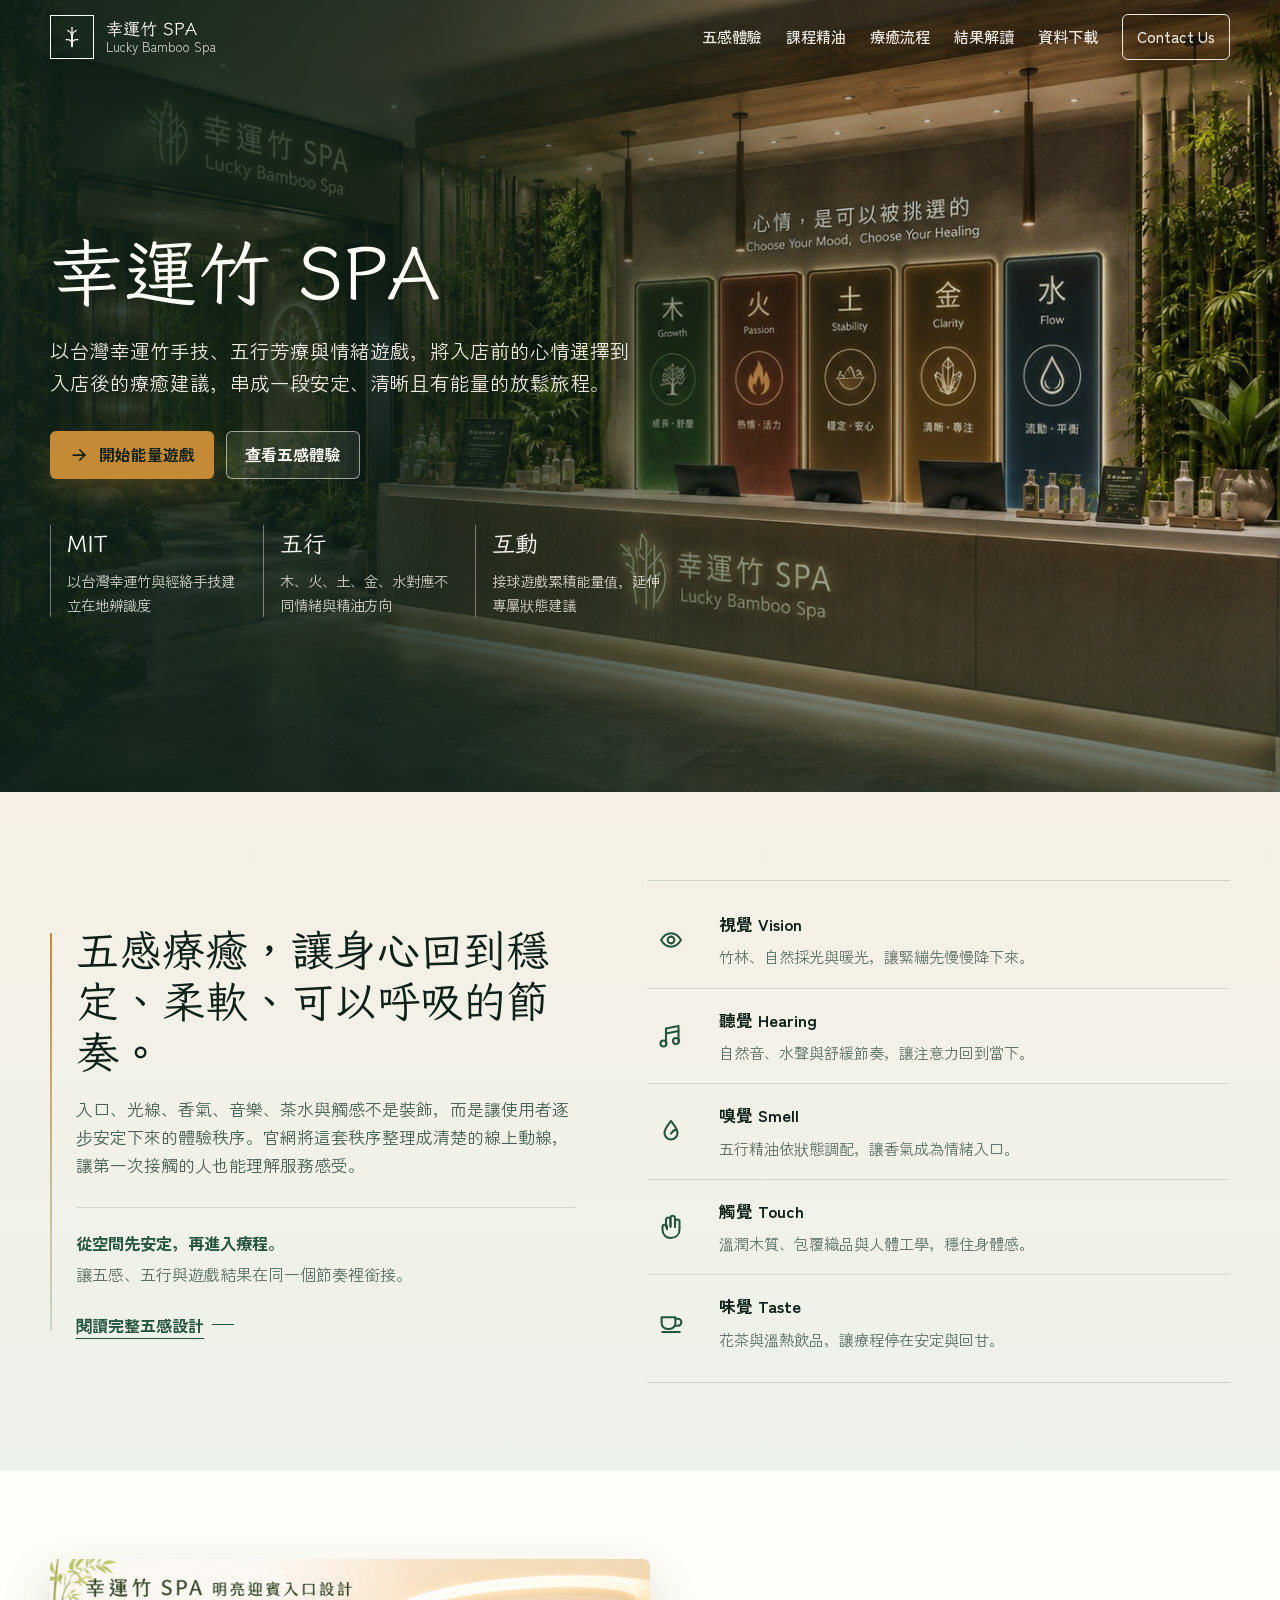
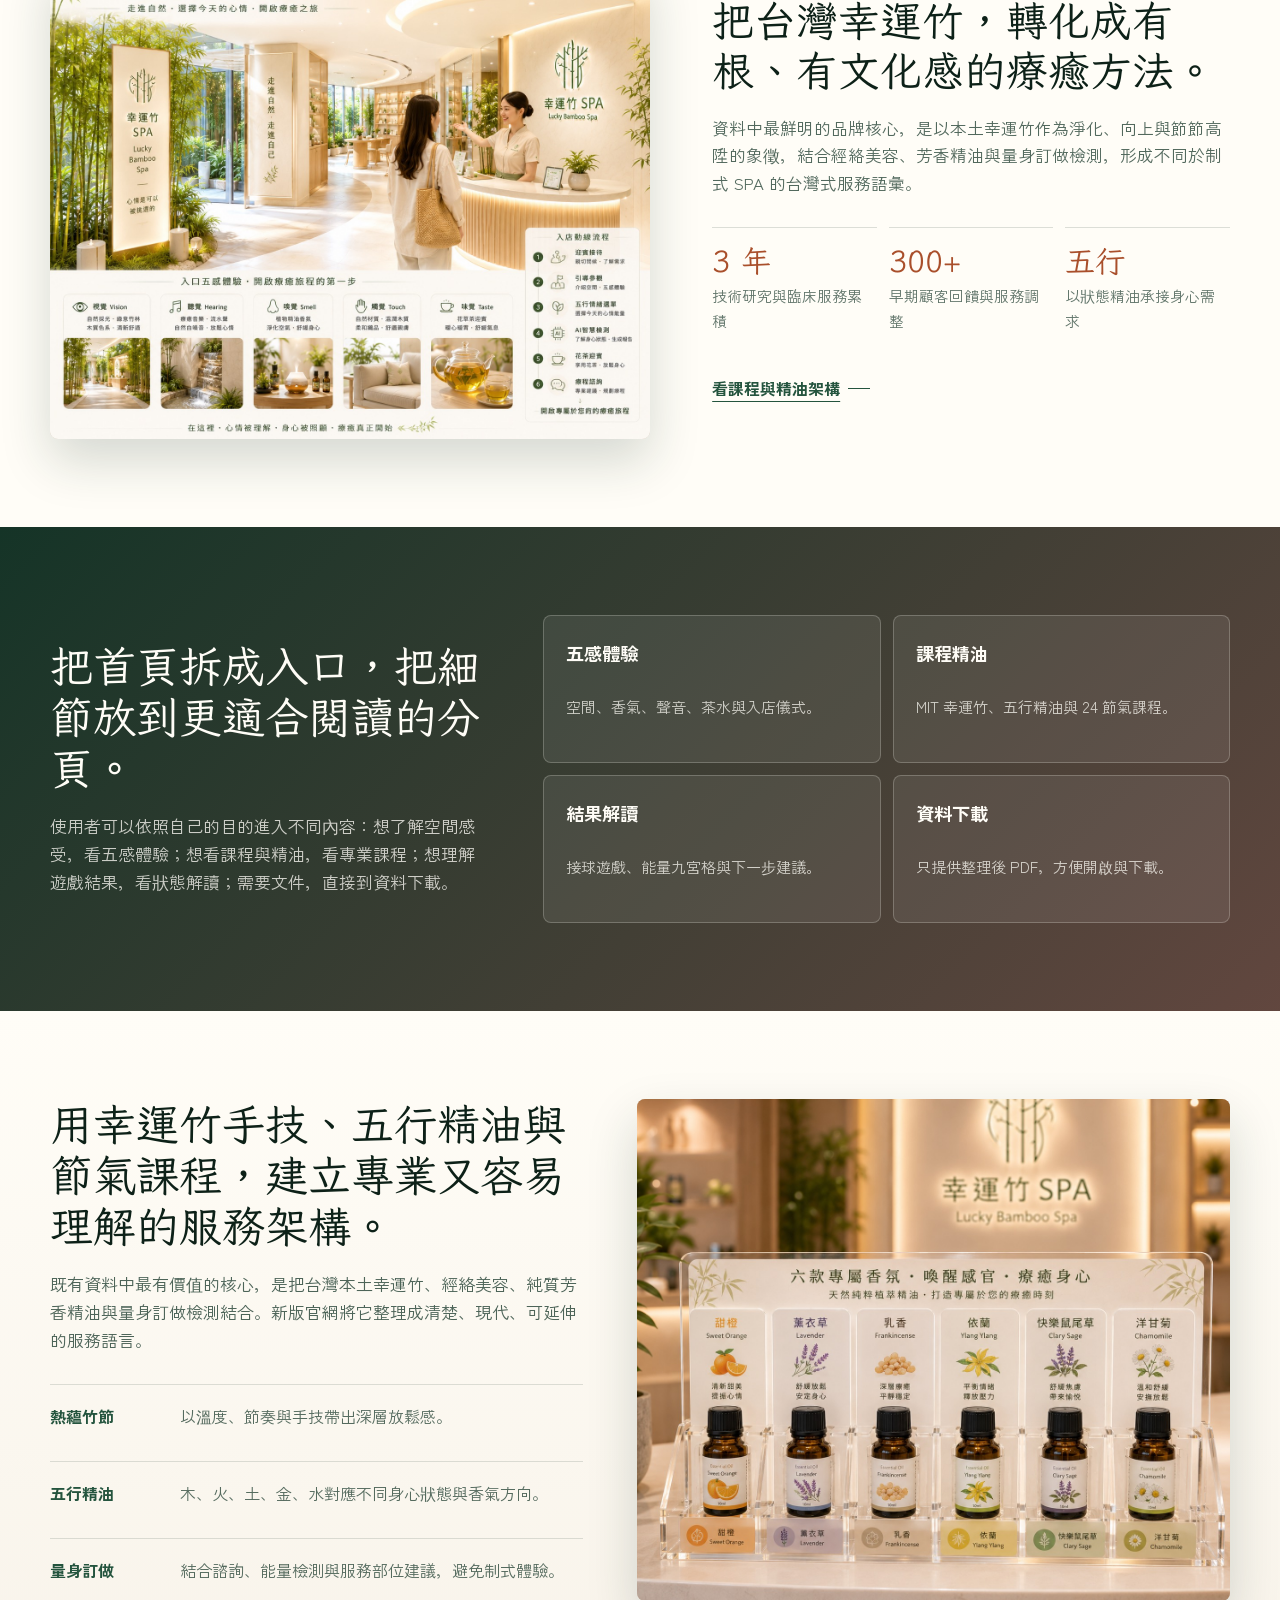
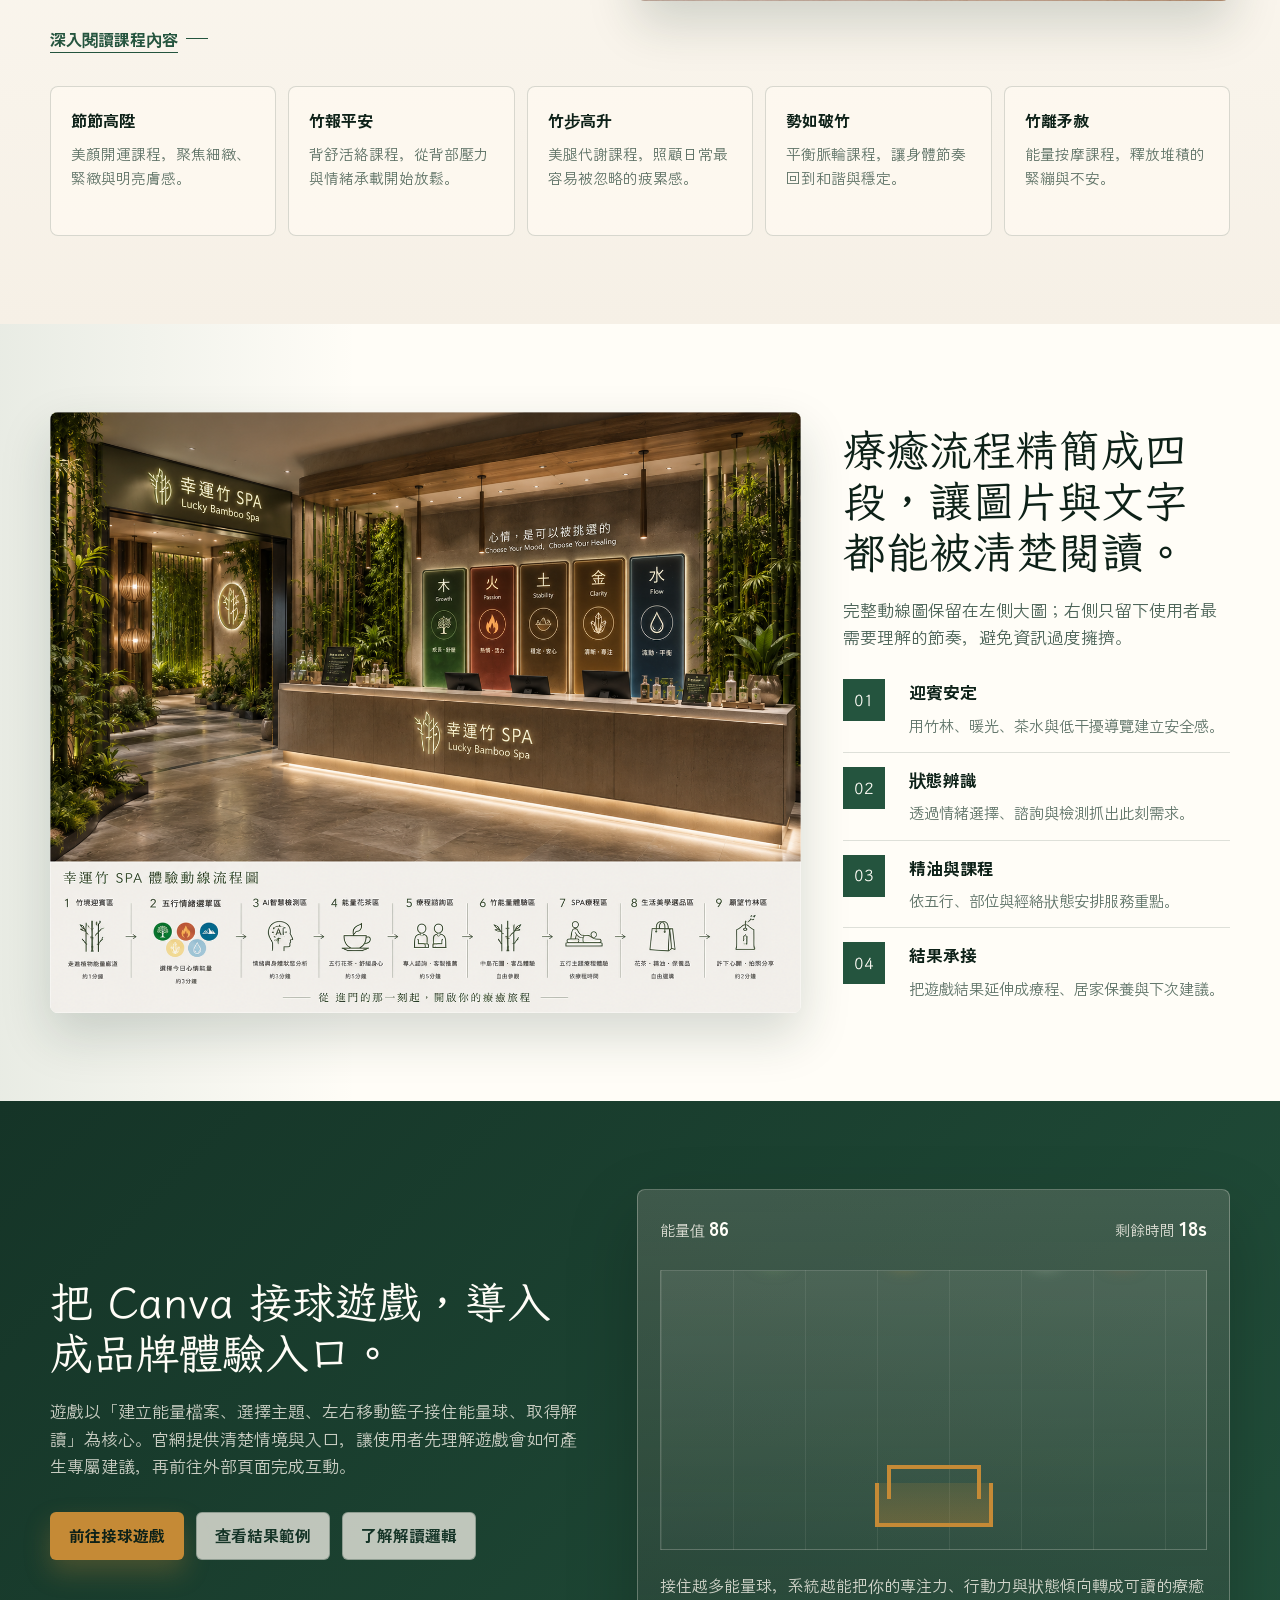
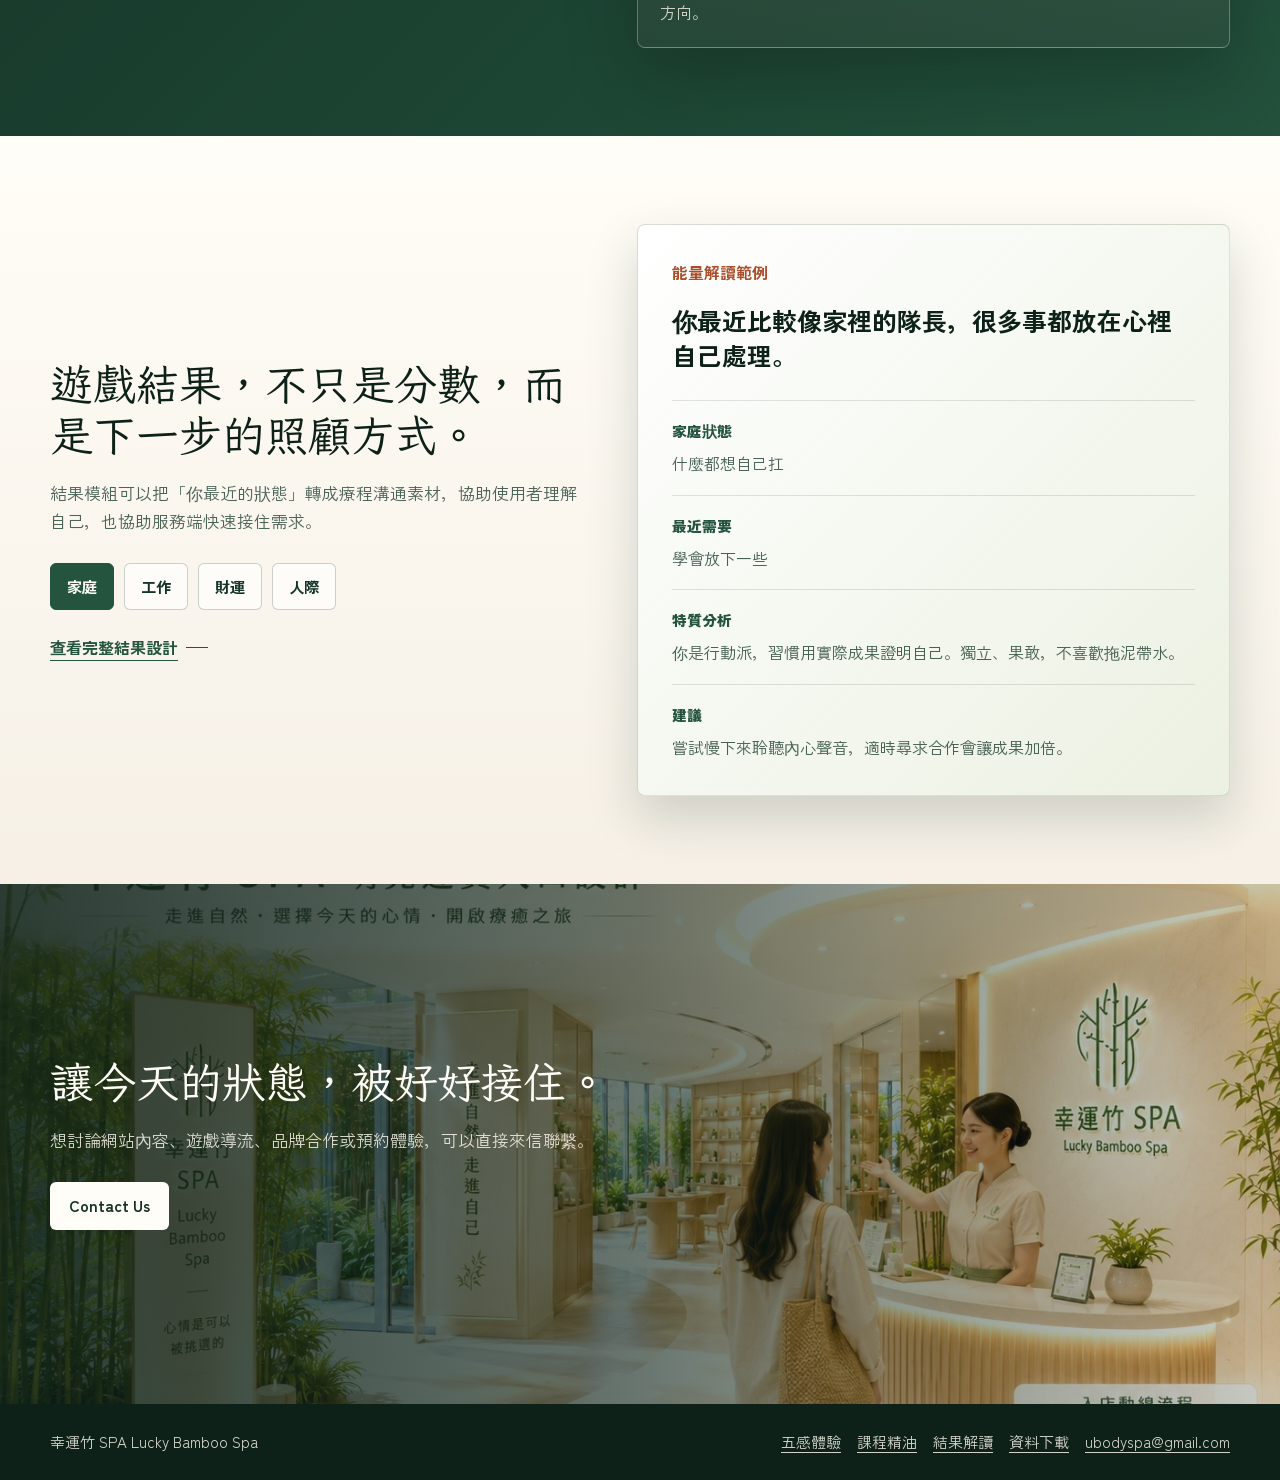
==== index.html @ aa776876 "-" ====
<!doctype html>
<html lang="zh-Hant">
  <head>
    <meta charset="utf-8" />
    <meta name="viewport" content="width=device-width, initial-scale=1" />
    <title>幸運竹 SPA | Lucky Bamboo Spa</title>
    <meta
      name="description"
      content="幸運竹 SPA 以五感療癒、能量接球遊戲與專屬狀態解讀，打造從心情選擇到療程建議的一站式身心放鬆旅程。"
    />
    <meta property="og:title" content="幸運竹 SPA | Lucky Bamboo Spa" />
    <meta
      property="og:description"
      content="走進自然、選擇今天的心情，透過互動遊戲開啟專屬於你的療癒旅程。"
    />
    <meta property="og:type" content="website" />
    <meta property="og:image" content="img/hero-reception-crop.jpg" />
    <link rel="preconnect" href="https://fonts.googleapis.com" />
    <link rel="preconnect" href="https://fonts.gstatic.com" crossorigin />
    <link
      href="https://fonts.googleapis.com/css2?family=LXGW+WenKai+TC&family=Zen+Kaku+Gothic+New:wght@400;500;700&display=swap"
      rel="stylesheet"
    />
    <link
      rel="icon"
      href="data:image/svg+xml,%3Csvg xmlns='http://www.w3.org/2000/svg' viewBox='0 0 64 64'%3E%3Crect width='64' height='64' fill='%23153427'/%3E%3Cpath d='M32 10v44M22 18c10 4 10 12 10 23M42 18c-10 4-10 12-10 23M18 40c10-2 15 3 14 13M46 40c-10-2-15 3-14 13' stroke='%23fffaf1' stroke-width='4' stroke-linecap='round' stroke-linejoin='round' fill='none'/%3E%3C/svg%3E"
    />
    <link rel="stylesheet" href="assets/css/styles.css" />
    <script defer src="assets/js/main.js"></script>
  </head>
  <body>
    <a class="skip-link" href="#main">跳到主要內容</a>

    <header class="site-header" data-header>
      <a class="brand" href="#top" aria-label="幸運竹 SPA 首頁">
        <span class="brand__mark" aria-hidden="true">
          <svg viewBox="0 0 48 48" role="img">
            <path d="M24 6v36" />
            <path d="M16 12c8 3 8 9 8 17" />
            <path d="M32 12c-8 3-8 9-8 17" />
            <path d="M13 29c8-1 12 3 11 12" />
            <path d="M35 29c-8-1-12 3-11 12" />
          </svg>
        </span>
        <span class="brand__text">
          <strong>幸運竹 SPA</strong>
          <span>Lucky Bamboo Spa</span>
        </span>
      </a>

      <button class="nav-toggle" type="button" aria-label="開啟選單" aria-expanded="false" data-nav-toggle>
        <span></span>
        <span></span>
        <span></span>
      </button>

      <nav class="site-nav" aria-label="主要導覽" data-nav>
        <a href="experience.html">五感體驗</a>
        <a href="courses.html">課程精油</a>
        <a href="#journey">療癒流程</a>
        <a href="insights.html">結果解讀</a>
        <a href="resources.html">資料下載</a>
        <a class="nav-contact" href="mailto:ubodyspa@gmail.com">Contact Us</a>
      </nav>
    </header>

    <main id="main">
      <section class="hero" id="top">
        <picture class="hero__image" aria-hidden="true">
          <img src="img/hero-reception-crop.jpg" alt="" />
        </picture>
        <div class="hero__shade" aria-hidden="true"></div>

        <div class="hero__inner">
          <div class="hero__content">
            <h1>幸運竹 SPA</h1>
            <p class="hero__lead">
              以台灣幸運竹手技、五行芳療與情緒遊戲，將入店前的心情選擇到入店後的療癒建議，串成一段安定、清晰且有能量的放鬆旅程。
            </p>
            <div class="hero__actions" aria-label="主要行動">
              <a class="button button--primary" href="https://connact.my.canva.site/cah9p7fm1k7cdn3t" target="_blank" rel="noopener">
                <span class="button__icon" aria-hidden="true">
                  <svg viewBox="0 0 24 24"><path d="M5 12h14" /><path d="m13 6 6 6-6 6" /></svg>
                </span>
                開始能量遊戲
              </a>
              <a class="button button--ghost" href="experience.html">查看五感體驗</a>
            </div>
            <dl class="hero__signals" aria-label="品牌重點">
              <div>
                <dt>MIT</dt>
                <dd>以台灣幸運竹與經絡手技建立在地辨識度</dd>
              </div>
              <div>
                <dt>五行</dt>
                <dd>木、火、土、金、水對應不同情緒與精油方向</dd>
              </div>
              <div>
                <dt>互動</dt>
                <dd>接球遊戲累積能量值，延伸專屬狀態建議</dd>
              </div>
            </dl>
          </div>
        </div>
      </section>

      <section class="section section--intro" id="experience">
        <div class="section__inner intro-grid">
          <div class="section-copy section-copy--anchored">
            <h2>五感療癒，讓身心回到穩定、柔軟、可以呼吸的節奏。</h2>
            <p>
              入口、光線、香氣、音樂、茶水與觸感不是裝飾，而是讓使用者逐步安定下來的體驗秩序。官網將這套秩序整理成清楚的線上動線，讓第一次接觸的人也能理解服務感受。
            </p>
            <div class="sense-anchor">
              <strong>從空間先安定，再進入療程。</strong>
              <span>讓五感、五行與遊戲結果在同一個節奏裡銜接。</span>
            </div>
            <a class="text-link" href="experience.html">閱讀完整五感設計</a>
          </div>
          <div class="sense-panel" aria-label="五感療癒內容">
            <article class="sense-row">
              <span class="sense-mark" aria-hidden="true">
                <svg viewBox="0 0 24 24"><path d="M4 12c2.2-3.6 4.9-5.4 8-5.4s5.8 1.8 8 5.4c-2.2 3.6-4.9 5.4-8 5.4S6.2 15.6 4 12Z" /><path d="M12 9.3a2.7 2.7 0 1 1 0 5.4 2.7 2.7 0 0 1 0-5.4Z" /></svg>
              </span>
              <div>
                <h3>視覺 Vision</h3>
                <p>竹林、自然採光與暖光，讓緊繃先慢慢降下來。</p>
              </div>
            </article>
            <article class="sense-row">
              <span class="sense-mark" aria-hidden="true">
                <svg viewBox="0 0 24 24"><path d="M8 18V6l10-2v12" /><path d="M8 10l10-2" /><circle cx="6" cy="18" r="2.4" /><circle cx="16" cy="16" r="2.4" /></svg>
              </span>
              <div>
                <h3>聽覺 Hearing</h3>
                <p>自然音、水聲與舒緩節奏，讓注意力回到當下。</p>
              </div>
            </article>
            <article class="sense-row">
              <span class="sense-mark" aria-hidden="true">
                <svg viewBox="0 0 24 24"><path d="M12 4c2.7 3.4 5.2 6.2 5.2 9.6a5.2 5.2 0 0 1-10.4 0C6.8 10.2 9.3 7.4 12 4Z" /><path d="M12 14c1.2-1.8 2.6-2.9 4.2-3.3" /></svg>
              </span>
              <div>
                <h3>嗅覺 Smell</h3>
                <p>五行精油依狀態調配，讓香氣成為情緒入口。</p>
              </div>
            </article>
            <article class="sense-row">
              <span class="sense-mark" aria-hidden="true">
                <svg viewBox="0 0 24 24"><path d="M8 12V6.2a1.8 1.8 0 0 1 3.6 0V12" /><path d="M11.6 11V4.8a1.8 1.8 0 0 1 3.6 0V12" /><path d="M15.2 12V7.8a1.8 1.8 0 0 1 3.6 0v5.9c0 4.4-2.8 7.1-7 7.1-3.7 0-6.6-2.7-6.6-6.6V12a1.8 1.8 0 1 1 3.6 0v1.7" /></svg>
              </span>
              <div>
                <h3>觸覺 Touch</h3>
                <p>溫潤木質、包覆織品與人體工學，穩住身體感。</p>
              </div>
            </article>
            <article class="sense-row">
              <span class="sense-mark" aria-hidden="true">
                <svg viewBox="0 0 24 24"><path d="M4.5 8.2h11v4.6a4.8 4.8 0 0 1-4.8 4.8H9.3a4.8 4.8 0 0 1-4.8-4.8V8.2Z" /><path d="M15.5 9.4h2a2.8 2.8 0 0 1 0 5.6h-2" /><path d="M5 20h14" /></svg>
              </span>
              <div>
                <h3>味覺 Taste</h3>
                <p>花茶與溫熱飲品，讓療程停在安定與回甘。</p>
              </div>
            </article>
          </div>
        </div>
      </section>

      <section class="section origin-section" id="origin">
        <div class="section__inner origin-layout">
          <div class="origin-media">
            <img src="img/S__20643936.jpg" alt="幸運竹 SPA 明亮迎賓入口與五感體驗導覽" />
          </div>
          <div class="origin-copy">
            <h2>把台灣幸運竹，轉化成有根、有文化感的療癒方法。</h2>
            <p>
              資料中最鮮明的品牌核心，是以本土幸運竹作為淨化、向上與節節高陞的象徵，結合經絡美容、芳香精油與量身訂做檢測，形成不同於制式 SPA 的台灣式服務語彙。
            </p>
            <div class="origin-points" aria-label="幸運竹 SPA 品牌脈絡">
              <div>
                <strong>3 年</strong>
                <span>技術研究與臨床服務累積</span>
              </div>
              <div>
                <strong>300+</strong>
                <span>早期顧客回饋與服務調整</span>
              </div>
              <div>
                <strong>五行</strong>
                <span>以狀態精油承接身心需求</span>
              </div>
            </div>
            <a class="text-link" href="courses.html">看課程與精油架構</a>
          </div>
        </div>
      </section>

      <section class="section guide-section" aria-labelledby="guide-title">
        <div class="section__inner guide-layout">
          <div class="section-copy">
            <h2 id="guide-title">把首頁拆成入口，把細節放到更適合閱讀的分頁。</h2>
            <p>
              使用者可以依照自己的目的進入不同內容：想了解空間感受，看五感體驗；想看課程與精油，看專業課程；想理解遊戲結果，看狀態解讀；需要文件，直接到資料下載。
            </p>
          </div>
          <div class="guide-links" aria-label="網站內容入口">
            <a href="experience.html">
              <strong>五感體驗</strong>
              <span>空間、香氣、聲音、茶水與入店儀式。</span>
            </a>
            <a href="courses.html">
              <strong>課程精油</strong>
              <span>MIT 幸運竹、五行精油與 24 節氣課程。</span>
            </a>
            <a href="insights.html">
              <strong>結果解讀</strong>
              <span>接球遊戲、能量九宮格與下一步建議。</span>
            </a>
            <a href="resources.html">
              <strong>資料下載</strong>
              <span>只提供整理後 PDF，方便開啟與下載。</span>
            </a>
          </div>
        </div>
      </section>

      <section class="section programs-section" id="programs">
        <div class="section__inner programs-layout">
          <div class="programs-copy">
            <h2>用幸運竹手技、五行精油與節氣課程，建立專業又容易理解的服務架構。</h2>
            <p>
              既有資料中最有價值的核心，是把台灣本土幸運竹、經絡美容、純質芳香精油與量身訂做檢測結合。新版官網將它整理成清楚、現代、可延伸的服務語言。
            </p>
            <ul class="craft-list">
              <li>
                <strong>熱蘊竹節</strong>
                <span>以溫度、節奏與手技帶出深層放鬆感。</span>
              </li>
              <li>
                <strong>五行精油</strong>
                <span>木、火、土、金、水對應不同身心狀態與香氣方向。</span>
              </li>
              <li>
                <strong>量身訂做</strong>
                <span>結合諮詢、能量檢測與服務部位建議，避免制式體驗。</span>
              </li>
            </ul>
            <a class="text-link" href="courses.html">深入閱讀課程內容</a>
          </div>

          <div class="programs-media">
            <img src="img/S__20643944.jpg" alt="幸運竹 SPA 六款專屬香氣與精油展示" />
          </div>

          <div class="course-grid" aria-label="幸運竹 SPA 課程範例">
            <article>
              <h3>節節高陞</h3>
              <p>美顏開運課程，聚焦細緻、緊緻與明亮膚感。</p>
            </article>
            <article>
              <h3>竹報平安</h3>
              <p>背舒活絡課程，從背部壓力與情緒承載開始放鬆。</p>
            </article>
            <article>
              <h3>竹步高升</h3>
              <p>美腿代謝課程，照顧日常最容易被忽略的疲累感。</p>
            </article>
            <article>
              <h3>勢如破竹</h3>
              <p>平衡脈輪課程，讓身體節奏回到和諧與穩定。</p>
            </article>
            <article>
              <h3>竹離矛赦</h3>
              <p>能量按摩課程，釋放堆積的緊繃與不安。</p>
            </article>
          </div>
        </div>
      </section>

      <section class="section media-section" id="journey">
        <div class="section__inner journey-grid">
          <a class="media-frame media-frame--complete media-frame--wide" href="img/198BA5E9-F894-4D27-A83D-16D533ABD451.png" target="_blank" rel="noopener" aria-label="開啟完整體驗動線流程圖">
            <img src="img/198BA5E9-F894-4D27-A83D-16D533ABD451.png" alt="幸運竹 SPA 體驗動線流程圖，從迎賓、五行情緒選擇、AI 檢測、茶水、諮詢到 SPA 療程與顧客回訪" />
          </a>
          <div class="journey-copy">
            <h2>療癒流程精簡成四段，讓圖片與文字都能被清楚閱讀。</h2>
            <p>
              完整動線圖保留在左側大圖；右側只留下使用者最需要理解的節奏，避免資訊過度擁擠。
            </p>
            <ol class="timeline" aria-label="療癒流程">
              <li>
                <span>01</span>
                <div>
                  <h3>迎賓安定</h3>
                  <p>用竹林、暖光、茶水與低干擾導覽建立安全感。</p>
                </div>
              </li>
              <li>
                <span>02</span>
                <div>
                  <h3>狀態辨識</h3>
                  <p>透過情緒選擇、諮詢與檢測抓出此刻需求。</p>
                </div>
              </li>
              <li>
                <span>03</span>
                <div>
                  <h3>精油與課程</h3>
                  <p>依五行、部位與經絡狀態安排服務重點。</p>
                </div>
              </li>
              <li>
                <span>04</span>
                <div>
                  <h3>結果承接</h3>
                  <p>把遊戲結果延伸成療程、居家保養與下次建議。</p>
                </div>
              </li>
            </ol>
          </div>
        </div>
      </section>

      <section class="section game-section" id="game">
        <div class="section__inner game-layout">
          <div class="game-copy">
            <h2>把 Canva 接球遊戲，導入成品牌體驗入口。</h2>
            <p>
              遊戲以「建立能量檔案、選擇主題、左右移動籃子接住能量球、取得解讀」為核心。官網提供清楚情境與入口，讓使用者先理解遊戲會如何產生專屬建議，再前往外部頁面完成互動。
            </p>
            <div class="game-actions">
              <a class="button button--primary" href="https://connact.my.canva.site/cah9p7fm1k7cdn3t" target="_blank" rel="noopener">
                前往接球遊戲
              </a>
              <a class="button button--ghost-dark" href="#result">查看結果範例</a>
              <a class="button button--ghost-dark" href="insights.html">了解解讀邏輯</a>
            </div>
          </div>

          <div class="game-preview" aria-label="能量接球遊戲示意">
            <div class="game-preview__top">
              <span>能量值 <strong>86</strong></span>
              <span>剩餘時間 <strong>18s</strong></span>
            </div>
            <div class="falling-field" aria-hidden="true">
              <span class="energy-ball energy-ball--green"></span>
              <span class="energy-ball energy-ball--amber"></span>
              <span class="energy-ball energy-ball--sage"></span>
              <span class="energy-ball energy-ball--copper"></span>
              <span class="basket"></span>
            </div>
            <p>接住越多能量球，系統越能把你的專注力、行動力與狀態傾向轉成可讀的療癒方向。</p>
          </div>
        </div>
      </section>

      <section class="section result-section" id="result">
        <div class="section__inner result-layout">
          <div class="result-copy">
            <h2>遊戲結果，不只是分數，而是下一步的照顧方式。</h2>
            <p>
              結果模組可以把「你最近的狀態」轉成療程溝通素材，協助使用者理解自己，也協助服務端快速接住需求。
            </p>
            <div class="theme-switcher" role="tablist" aria-label="切換結果主題">
              <button class="theme-button is-active" type="button" role="tab" aria-selected="true" data-theme="family">家庭</button>
              <button class="theme-button" type="button" role="tab" aria-selected="false" data-theme="work">工作</button>
              <button class="theme-button" type="button" role="tab" aria-selected="false" data-theme="wealth">財運</button>
              <button class="theme-button" type="button" role="tab" aria-selected="false" data-theme="social">人際</button>
            </div>
            <a class="text-link" href="insights.html">查看完整結果設計</a>
          </div>

          <article class="reading-card" aria-live="polite">
            <span class="reading-card__label">能量解讀範例</span>
            <h3 data-result-title>你最近比較像家裡的隊長，很多事都放在心裡自己處理。</h3>
            <dl>
              <div>
                <dt>家庭狀態</dt>
                <dd data-result-state>什麼都想自己扛</dd>
              </div>
              <div>
                <dt>最近需要</dt>
                <dd data-result-need>學會放下一些</dd>
              </div>
              <div>
                <dt>特質分析</dt>
                <dd data-result-trait>你是行動派，習慣用實際成果證明自己。獨立、果敢，不喜歡拖泥帶水。</dd>
              </div>
              <div>
                <dt>建議</dt>
                <dd data-result-advice>嘗試慢下來聆聽內心聲音，適時尋求合作會讓成果加倍。</dd>
              </div>
            </dl>
          </article>
        </div>
      </section>

      <section class="contact-section" id="contact">
        <div class="contact-section__image" aria-hidden="true">
          <img src="img/contact-entrance-crop.jpg" alt="" />
        </div>
        <div class="contact-section__content">
          <h2>讓今天的狀態，被好好接住。</h2>
          <p>
            想討論網站內容、遊戲導流、品牌合作或預約體驗，可以直接來信聯繫。
          </p>
          <a class="button button--light" href="mailto:ubodyspa@gmail.com">Contact Us</a>
        </div>
      </section>
    </main>

    <footer class="site-footer">
      <p>幸運竹 SPA Lucky Bamboo Spa</p>
      <div class="footer-links">
        <a href="experience.html">五感體驗</a>
        <a href="courses.html">課程精油</a>
        <a href="insights.html">結果解讀</a>
        <a href="resources.html">資料下載</a>
        <a href="mailto:ubodyspa@gmail.com">ubodyspa@gmail.com</a>
      </div>
    </footer>
  </body>
</html>
---- assets/css/styles.css ----
:root {
  --ink: #153427;
  --ink-strong: #0d2118;
  --leaf: #24543e;
  --leaf-soft: #dfe8d0;
  --mist: #edf2ea;
  --moss: #6f7f56;
  --sage: #879b65;
  --gold: #c58a36;
  --copper: #a94f2b;
  --rosewood: #6f4a43;
  --cream: #f6f0e6;
  --paper: #fffdf7;
  --stone: #d6c8b7;
  --charcoal: #191d18;
  --white: #ffffff;
  --shadow: 0 22px 50px rgba(21, 52, 39, 0.18);
  --line: rgba(21, 52, 39, 0.16);
  --radius: 8px;
  --max: 1180px;
  --header-height: 74px;
}

* {
  box-sizing: border-box;
}

html {
  scroll-behavior: smooth;
}

body {
  margin: 0;
  background: var(--cream);
  color: var(--ink);
  font-family: "Zen Kaku Gothic New", "PingFang TC", "Microsoft JhengHei", system-ui, sans-serif;
  line-height: 1.65;
  letter-spacing: 0;
  text-rendering: optimizeLegibility;
}

body.nav-open {
  overflow: hidden;
}

img {
  display: block;
  max-width: 100%;
}

svg {
  display: block;
  width: 100%;
  height: 100%;
}

a {
  color: inherit;
  text-decoration: none;
}

button {
  font: inherit;
}

.skip-link {
  position: fixed;
  left: 16px;
  top: 16px;
  z-index: 200;
  transform: translateY(-140%);
  background: var(--ink-strong);
  color: var(--white);
  padding: 10px 14px;
  border-radius: var(--radius);
  transition: transform 180ms ease;
}

.skip-link:focus {
  transform: translateY(0);
}

.site-header {
  position: fixed;
  inset: 0 0 auto 0;
  z-index: 100;
  min-height: var(--header-height);
  display: flex;
  align-items: center;
  justify-content: space-between;
  gap: 24px;
  padding: 14px max(22px, calc((100vw - var(--max)) / 2));
  color: var(--paper);
  transition: background 180ms ease, color 180ms ease, box-shadow 180ms ease;
}

.site-header.is-scrolled,
.site-header.is-open,
.site-header--solid {
  background: rgba(255, 253, 247, 0.94);
  color: var(--ink);
  box-shadow: 0 8px 30px rgba(21, 52, 39, 0.12);
  backdrop-filter: blur(16px);
}

.brand {
  display: inline-flex;
  align-items: center;
  gap: 12px;
  min-width: 220px;
}

.brand__mark {
  width: 44px;
  height: 44px;
  border: 1px solid currentColor;
  color: currentColor;
  padding: 8px;
}

.brand__mark svg {
  stroke: currentColor;
  fill: none;
  stroke-width: 2.2;
  stroke-linecap: round;
  stroke-linejoin: round;
}

.brand__text {
  display: grid;
  gap: 0;
  line-height: 1.2;
}

.brand__text strong {
  font-size: 1.08rem;
  font-family: "LXGW WenKai TC", "Zen Kaku Gothic New", "PingFang TC", serif;
  font-weight: 400;
}

.brand__text span {
  font-size: 0.82rem;
  opacity: 0.82;
}

.site-nav {
  display: flex;
  align-items: center;
  gap: 24px;
  font-size: 0.95rem;
  font-weight: 500;
}

.site-nav a {
  position: relative;
  opacity: 0.9;
}

.site-nav a::after {
  content: "";
  position: absolute;
  left: 0;
  right: 0;
  bottom: -8px;
  height: 2px;
  background: currentColor;
  transform: scaleX(0);
  transform-origin: left;
  transition: transform 180ms ease;
}

.site-nav a:hover::after,
.site-nav a:focus-visible::after {
  transform: scaleX(1);
}

.site-nav .nav-contact {
  border: 1px solid currentColor;
  padding: 9px 14px;
  border-radius: 6px;
}

.nav-contact::after {
  display: none;
}

.nav-toggle {
  display: none;
  width: 42px;
  height: 42px;
  padding: 10px;
  border: 1px solid currentColor;
  border-radius: 6px;
  background: transparent;
  color: currentColor;
}

.nav-toggle span {
  display: block;
  height: 2px;
  margin: 5px 0;
  background: currentColor;
}

.hero {
  position: relative;
  min-height: 88svh;
  overflow: hidden;
  color: var(--paper);
  isolation: isolate;
}

.hero__image,
.hero__image img,
.hero__shade {
  position: absolute;
  inset: 0;
}

.hero__image img {
  width: 100%;
  height: 100%;
  object-fit: cover;
  object-position: center;
}

.hero__shade {
  z-index: 1;
  background:
    linear-gradient(90deg, rgba(13, 33, 24, 0.9) 0%, rgba(13, 33, 24, 0.72) 34%, rgba(13, 33, 24, 0.22) 66%, rgba(13, 33, 24, 0.08) 100%),
    linear-gradient(0deg, rgba(13, 33, 24, 0.62) 0%, rgba(13, 33, 24, 0.02) 38%);
}

.hero__inner {
  position: relative;
  z-index: 2;
  width: min(var(--max), calc(100% - 44px));
  margin: 0 auto;
  min-height: 88svh;
  display: flex;
  align-items: center;
  padding: calc(var(--header-height) + 48px) 0 64px;
}

.hero__content {
  width: min(620px, 100%);
}

.hero h1 {
  margin: 0;
  font-family: "LXGW WenKai TC", "Zen Kaku Gothic New", "PingFang TC", serif;
  font-size: 4.6rem;
  line-height: 1.05;
  font-weight: 400;
  letter-spacing: 0;
}

.hero__lead {
  margin: 24px 0 0;
  max-width: 580px;
  color: rgba(255, 250, 241, 0.92);
  font-size: 1.22rem;
}

.hero__actions,
.game-actions {
  display: flex;
  align-items: center;
  flex-wrap: wrap;
  gap: 12px;
  margin-top: 32px;
}

.button {
  display: inline-flex;
  align-items: center;
  justify-content: center;
  gap: 10px;
  min-height: 48px;
  padding: 12px 18px;
  border-radius: 6px;
  border: 1px solid transparent;
  font-size: 0.98rem;
  font-weight: 700;
  line-height: 1.2;
  transition: transform 160ms ease, border-color 160ms ease, background 160ms ease, color 160ms ease;
}

.button:hover,
.button:focus-visible {
  transform: translateY(-2px);
}

.button--primary {
  background: var(--gold);
  color: var(--ink-strong);
  box-shadow: 0 12px 26px rgba(197, 138, 54, 0.28);
}

.button--ghost {
  border-color: rgba(255, 250, 241, 0.56);
  color: var(--paper);
  background: rgba(255, 250, 241, 0.08);
}

.button--ghost-dark {
  border-color: rgba(21, 52, 39, 0.28);
  color: var(--ink);
  background: rgba(255, 250, 241, 0.72);
}

.button--light {
  background: var(--paper);
  color: var(--ink);
}

.button__icon {
  width: 20px;
  height: 20px;
}

.button__icon svg {
  stroke: currentColor;
  stroke-width: 2.1;
  stroke-linecap: round;
  stroke-linejoin: round;
  fill: none;
}

.hero__signals {
  display: grid;
  grid-template-columns: repeat(3, minmax(0, 1fr));
  gap: 18px;
  width: min(720px, 100%);
  margin: 46px 0 0;
}

.hero__signals div {
  border-left: 1px solid rgba(255, 250, 241, 0.42);
  padding-left: 16px;
}

.hero__signals dt {
  font-size: 1.45rem;
  font-family: "LXGW WenKai TC", "Zen Kaku Gothic New", "PingFang TC", serif;
  font-weight: 400;
}

.hero__signals dd {
  margin: 6px 0 0;
  color: rgba(255, 250, 241, 0.8);
  font-size: 0.9rem;
}

.section {
  padding: 88px 0;
  scroll-margin-top: calc(var(--header-height) + 20px);
}

.section__inner {
  width: min(var(--max), calc(100% - 44px));
  margin: 0 auto;
}

.section-copy h2,
.journey-copy h2,
.game-copy h2,
.result-copy h2,
.contact-section__content h2 {
  margin: 0;
  font-family: "LXGW WenKai TC", "Zen Kaku Gothic New", "PingFang TC", serif;
  font-size: 2.7rem;
  line-height: 1.18;
  font-weight: 400;
  letter-spacing: 0;
  color: var(--ink-strong);
}

.section-copy p,
.journey-copy > p,
.game-copy p,
.result-copy p,
.contact-section__content p {
  margin: 18px 0 0;
  color: rgba(21, 52, 39, 0.76);
  font-size: 1.06rem;
}

.section--intro {
  background:
    linear-gradient(180deg, var(--cream) 0%, var(--mist) 100%);
}

.intro-grid {
  display: grid;
  grid-template-columns: minmax(320px, 0.9fr) minmax(420px, 1fr);
  gap: 72px;
  align-items: center;
}

.section-copy--anchored {
  position: relative;
  padding-left: 26px;
}

.section-copy--anchored::before {
  content: "";
  position: absolute;
  left: 0;
  top: 8px;
  bottom: 8px;
  width: 2px;
  background: linear-gradient(180deg, var(--gold), rgba(36, 84, 62, 0.18));
}

.sense-anchor {
  display: grid;
  gap: 4px;
  margin-top: 28px;
  padding-top: 22px;
  border-top: 1px solid rgba(21, 52, 39, 0.14);
}

.sense-anchor strong {
  color: var(--leaf);
  font-size: 1.02rem;
}

.sense-anchor span {
  color: rgba(21, 52, 39, 0.68);
}

.text-link {
  display: inline-flex;
  align-items: center;
  gap: 8px;
  width: fit-content;
  margin-top: 24px;
  color: var(--leaf);
  font-weight: 700;
  text-decoration: underline;
  text-underline-offset: 6px;
}

.text-link::after {
  content: "";
  width: 22px;
  height: 1px;
  background: currentColor;
}

.sense-panel {
  display: grid;
  gap: 0;
  padding: 12px 0;
  border-top: 1px solid rgba(21, 52, 39, 0.16);
  border-bottom: 1px solid rgba(21, 52, 39, 0.16);
}

.sense-row {
  display: grid;
  grid-template-columns: 54px 1fr;
  gap: 18px;
  align-items: center;
  padding: 18px 0;
  border-bottom: 1px solid rgba(21, 52, 39, 0.12);
}

.sense-row:last-child {
  border-bottom: 0;
}

.sense-mark {
  display: grid;
  place-items: center;
  width: 48px;
  height: 48px;
  color: var(--leaf);
}

.sense-mark svg {
  width: 30px;
  height: 30px;
  stroke: currentColor;
  stroke-width: 1.65;
  stroke-linecap: round;
  stroke-linejoin: round;
  fill: none;
}

.sense-row h3,
.timeline h3,
.resource-card h3 {
  margin: 0;
  font-size: 1.04rem;
  color: var(--ink-strong);
}

.sense-row p,
.timeline p,
.resource-card p {
  margin: 6px 0 0;
  color: rgba(21, 52, 39, 0.68);
  font-size: 0.95rem;
}

.origin-section {
  background: var(--paper);
}

.origin-layout {
  display: grid;
  grid-template-columns: minmax(420px, 1.02fr) minmax(320px, 0.88fr);
  gap: 62px;
  align-items: center;
}

.origin-media {
  overflow: hidden;
  aspect-ratio: 1.25;
  border-radius: var(--radius);
  box-shadow: var(--shadow);
  background: var(--stone);
}

.origin-media img {
  width: 100%;
  height: 100%;
  object-fit: cover;
  object-position: center;
}

.origin-copy h2 {
  margin: 0;
  font-family: "LXGW WenKai TC", "Zen Kaku Gothic New", "PingFang TC", serif;
  font-size: 2.62rem;
  line-height: 1.2;
  font-weight: 400;
  letter-spacing: 0;
  color: var(--ink-strong);
}

.origin-copy p {
  margin: 18px 0 0;
  color: rgba(21, 52, 39, 0.74);
  font-size: 1.04rem;
}

.origin-points {
  display: grid;
  grid-template-columns: repeat(3, minmax(0, 1fr));
  gap: 12px;
  margin-top: 30px;
}

.origin-points div {
  padding: 18px 0;
  border-top: 1px solid rgba(21, 52, 39, 0.15);
}

.origin-points strong {
  display: block;
  color: var(--copper);
  font-family: "LXGW WenKai TC", "Zen Kaku Gothic New", "PingFang TC", serif;
  font-size: 1.9rem;
  font-weight: 400;
  line-height: 1;
}

.origin-points span {
  display: block;
  margin-top: 8px;
  color: rgba(21, 52, 39, 0.68);
  font-size: 0.92rem;
}

.guide-section {
  background:
    linear-gradient(135deg, rgba(21, 52, 39, 0.96), rgba(111, 74, 67, 0.85)),
    var(--ink);
  color: var(--paper);
}

.guide-layout {
  display: grid;
  grid-template-columns: minmax(320px, 0.78fr) minmax(520px, 1.22fr);
  gap: 54px;
  align-items: center;
}

.guide-section .section-copy h2 {
  color: var(--paper);
}

.guide-section .section-copy p {
  color: rgba(255, 253, 247, 0.76);
}

.guide-links {
  display: grid;
  grid-template-columns: repeat(2, minmax(0, 1fr));
  gap: 12px;
}

.guide-links a {
  display: grid;
  gap: 8px;
  min-height: 148px;
  padding: 22px;
  border: 1px solid rgba(255, 253, 247, 0.22);
  border-radius: var(--radius);
  background: rgba(255, 253, 247, 0.08);
}

.guide-links strong {
  color: var(--paper);
  font-size: 1.14rem;
}

.guide-links span {
  color: rgba(255, 253, 247, 0.74);
  font-size: 0.94rem;
}

.media-section {
  background:
    linear-gradient(90deg, rgba(36, 84, 62, 0.1), transparent 28%),
    var(--paper);
}

.programs-section {
  background:
    linear-gradient(180deg, var(--paper), var(--cream)),
    var(--paper);
}

.programs-layout {
  display: grid;
  grid-template-columns: minmax(320px, 0.9fr) minmax(420px, 1fr);
  gap: 34px 54px;
  align-items: start;
}

.programs-copy h2 {
  margin: 0;
  font-family: "LXGW WenKai TC", "Zen Kaku Gothic New", "PingFang TC", serif;
  font-size: 2.7rem;
  line-height: 1.18;
  font-weight: 400;
  letter-spacing: 0;
  color: var(--ink-strong);
}

.programs-copy p {
  margin: 18px 0 0;
  color: rgba(21, 52, 39, 0.76);
  font-size: 1.06rem;
}

.craft-list {
  display: grid;
  gap: 14px;
  margin: 30px 0 0;
  padding: 0;
  list-style: none;
}

.craft-list li {
  display: grid;
  grid-template-columns: 112px 1fr;
  gap: 18px;
  padding: 18px 0;
  border-top: 1px solid rgba(21, 52, 39, 0.14);
}

.craft-list strong {
  color: var(--leaf);
}

.craft-list span {
  color: rgba(21, 52, 39, 0.72);
}

.programs-media {
  overflow: hidden;
  aspect-ratio: 1.18;
  border-radius: var(--radius);
  box-shadow: var(--shadow);
  background: var(--stone);
}

.programs-media img {
  width: 100%;
  height: 100%;
  object-fit: cover;
  object-position: center;
}

.course-grid {
  grid-column: 1 / -1;
  display: grid;
  grid-template-columns: repeat(5, minmax(0, 1fr));
  gap: 12px;
}

.course-grid article {
  min-height: 150px;
  padding: 20px;
  border: 1px solid var(--line);
  border-radius: var(--radius);
  background: rgba(255, 250, 241, 0.72);
}

.course-grid h3 {
  margin: 0;
  color: var(--ink-strong);
  font-size: 1rem;
}

.course-grid p {
  margin: 8px 0 0;
  color: rgba(21, 52, 39, 0.68);
  font-size: 0.92rem;
}

.journey-grid {
  display: grid;
  grid-template-columns: minmax(560px, 1.32fr) minmax(320px, 0.68fr);
  gap: 42px;
  align-items: center;
}

.media-frame {
  position: relative;
  overflow: hidden;
  border-radius: var(--radius);
  box-shadow: var(--shadow);
  background: var(--stone);
}

.media-frame::after {
  content: "";
  position: absolute;
  inset: 0;
  border: 1px solid rgba(255, 255, 255, 0.34);
  pointer-events: none;
}

.media-frame--complete {
  aspect-ratio: 1.25;
  background: var(--paper);
}

.media-frame--wide {
  aspect-ratio: 1.25;
}

.media-frame img {
  width: 100%;
  height: 100%;
  object-fit: cover;
  object-position: center;
}

.media-frame--complete img {
  object-fit: contain;
}

.timeline {
  display: grid;
  gap: 14px;
  margin: 28px 0 0;
  padding: 0;
  list-style: none;
}

.timeline li {
  display: grid;
  grid-template-columns: 52px 1fr;
  gap: 14px;
  align-items: start;
  padding-bottom: 14px;
  border-bottom: 1px solid rgba(21, 52, 39, 0.14);
}

.timeline li:last-child {
  border-bottom: 0;
  padding-bottom: 0;
}

.timeline span {
  display: grid;
  place-items: center;
  width: 42px;
  height: 42px;
  background: var(--leaf);
  color: var(--paper);
  font-family: "LXGW WenKai TC", "Zen Kaku Gothic New", "PingFang TC", serif;
  font-weight: 400;
}

.game-section {
  background:
    linear-gradient(135deg, rgba(21, 52, 39, 0.97), rgba(36, 84, 62, 0.9)),
    var(--ink);
  color: var(--paper);
}

.game-layout {
  display: grid;
  grid-template-columns: minmax(340px, 0.9fr) minmax(420px, 1fr);
  gap: 54px;
  align-items: center;
}

.game-copy h2 {
  color: var(--paper);
}

.game-copy p {
  color: rgba(255, 250, 241, 0.76);
}

.game-preview {
  position: relative;
  overflow: hidden;
  min-height: 440px;
  padding: 22px;
  border: 1px solid rgba(255, 250, 241, 0.28);
  border-radius: var(--radius);
  background:
    linear-gradient(180deg, rgba(248, 242, 231, 0.18), rgba(248, 242, 231, 0.06)),
    rgba(13, 33, 24, 0.24);
  box-shadow: 0 28px 70px rgba(0, 0, 0, 0.22);
}

.game-preview__top {
  display: flex;
  align-items: center;
  justify-content: space-between;
  gap: 16px;
  font-size: 0.92rem;
  color: rgba(255, 250, 241, 0.82);
}

.game-preview__top strong {
  color: var(--paper);
  font-size: 1.22rem;
}

.falling-field {
  position: relative;
  height: 280px;
  margin: 26px 0 22px;
  overflow: hidden;
  border: 1px solid rgba(255, 250, 241, 0.18);
  background:
    linear-gradient(180deg, rgba(255, 250, 241, 0.08), rgba(255, 250, 241, 0.02)),
    repeating-linear-gradient(90deg, rgba(255, 250, 241, 0.08) 0 1px, transparent 1px 72px);
}

.energy-ball {
  position: absolute;
  top: -34px;
  width: 28px;
  height: 28px;
  border-radius: 50%;
  animation: fall 4.8s linear infinite;
}

.energy-ball--green {
  left: 18%;
  background: #88b46b;
  box-shadow: 0 0 18px rgba(136, 180, 107, 0.65);
}

.energy-ball--amber {
  left: 42%;
  background: #d89a35;
  box-shadow: 0 0 18px rgba(216, 154, 53, 0.65);
  animation-delay: 0.8s;
}

.energy-ball--sage {
  left: 68%;
  background: #dfe8d0;
  box-shadow: 0 0 18px rgba(223, 232, 208, 0.62);
  animation-delay: 1.5s;
}

.energy-ball--copper {
  left: 82%;
  background: #bd6540;
  box-shadow: 0 0 18px rgba(189, 101, 64, 0.6);
  animation-delay: 2.4s;
}

.basket {
  position: absolute;
  left: 50%;
  bottom: 22px;
  width: 118px;
  height: 44px;
  transform: translateX(-50%);
  border: 4px solid var(--gold);
  border-top: 0;
  background: linear-gradient(180deg, rgba(197, 138, 54, 0.16), rgba(197, 138, 54, 0.34));
  animation: basket 4s ease-in-out infinite;
}

.basket::before {
  content: "";
  position: absolute;
  left: 8px;
  right: 8px;
  top: -18px;
  height: 30px;
  border: 4px solid var(--gold);
  border-bottom: 0;
}

.game-preview p {
  margin: 0;
  color: rgba(255, 250, 241, 0.78);
}

.result-section {
  background:
    linear-gradient(180deg, var(--paper), var(--cream)),
    var(--paper);
}

.result-layout {
  display: grid;
  grid-template-columns: minmax(320px, 0.9fr) minmax(440px, 1fr);
  gap: 54px;
  align-items: center;
}

.theme-switcher {
  display: flex;
  flex-wrap: wrap;
  gap: 10px;
  margin-top: 28px;
}

.theme-button {
  min-height: 44px;
  padding: 10px 16px;
  border: 1px solid rgba(21, 52, 39, 0.22);
  border-radius: 6px;
  background: rgba(255, 255, 255, 0.64);
  color: var(--ink);
  font-size: 0.95rem;
  font-weight: 700;
  cursor: pointer;
}

.theme-button.is-active {
  background: var(--leaf);
  color: var(--paper);
  border-color: var(--leaf);
}

.reading-card {
  padding: 34px;
  border-radius: var(--radius);
  border: 1px solid rgba(21, 52, 39, 0.14);
  background:
    linear-gradient(135deg, rgba(255, 255, 255, 0.88), rgba(223, 232, 208, 0.62)),
    var(--white);
  box-shadow: var(--shadow);
}

.reading-card__label {
  display: block;
  margin-bottom: 18px;
  color: var(--copper);
  font-weight: 700;
}

.reading-card h3 {
  margin: 0;
  font-size: 1.55rem;
  line-height: 1.38;
  color: var(--ink-strong);
}

.reading-card dl {
  display: grid;
  gap: 18px;
  margin: 28px 0 0;
}

.reading-card dl div {
  display: grid;
  gap: 7px;
  padding-top: 18px;
  border-top: 1px solid rgba(21, 52, 39, 0.13);
}

.reading-card dt {
  color: var(--leaf);
  font-size: 0.92rem;
  font-weight: 800;
}

.reading-card dd {
  margin: 0;
  color: rgba(21, 52, 39, 0.78);
}

.contact-section {
  position: relative;
  display: grid;
  min-height: 520px;
  overflow: hidden;
  color: var(--paper);
}

.contact-section__image,
.contact-section__image img {
  position: absolute;
  inset: 0;
}

.contact-section__image img {
  width: 100%;
  height: 100%;
  object-fit: cover;
  object-position: center;
  filter: saturate(1.08) contrast(1.04);
}

.contact-section::after {
  content: "";
  position: absolute;
  inset: 0;
  background: linear-gradient(90deg, rgba(13, 33, 24, 0.88), rgba(13, 33, 24, 0.62), rgba(13, 33, 24, 0.22));
}

.contact-section__content {
  position: relative;
  z-index: 1;
  width: min(var(--max), calc(100% - 44px));
  margin: auto;
}

.contact-section__content h2 {
  max-width: 640px;
  color: var(--paper);
}

.contact-section__content p {
  max-width: 560px;
  color: rgba(255, 250, 241, 0.82);
}

.contact-section__content .button {
  margin-top: 28px;
}

.site-footer {
  display: flex;
  align-items: center;
  justify-content: space-between;
  gap: 20px;
  padding: 26px max(22px, calc((100vw - var(--max)) / 2));
  background: var(--ink-strong);
  color: rgba(255, 250, 241, 0.82);
  font-size: 0.94rem;
}

.site-footer p {
  margin: 0;
}

.site-footer a {
  text-decoration: underline;
  text-underline-offset: 4px;
}

.footer-links {
  display: flex;
  align-items: center;
  flex-wrap: wrap;
  gap: 16px;
}

.resource-page {
  padding-top: var(--header-height);
}

.resource-hero {
  padding: 94px 0 70px;
  background:
    linear-gradient(90deg, rgba(36, 84, 62, 0.1), transparent 30%),
    var(--paper);
}

.resource-hero__inner {
  display: flex;
  align-items: flex-end;
  justify-content: space-between;
  gap: 32px;
  width: min(var(--max), calc(100% - 44px));
  margin: 0 auto;
}

.resource-hero h1,
.resource-section__head h2 {
  margin: 0;
  font-family: "LXGW WenKai TC", "Zen Kaku Gothic New", "PingFang TC", serif;
  color: var(--ink-strong);
  font-weight: 400;
  letter-spacing: 0;
}

.resource-hero h1 {
  font-size: 3.5rem;
  line-height: 1.08;
}

.resource-hero p {
  max-width: 720px;
  margin: 20px 0 0;
  color: rgba(21, 52, 39, 0.74);
  font-size: 1.08rem;
}

.resource-section {
  padding: 78px 0;
  background: var(--cream);
}

.resource-section--soft {
  background: var(--paper);
}

.resource-section__head {
  display: flex;
  align-items: end;
  justify-content: space-between;
  gap: 28px;
  margin-bottom: 26px;
}

.resource-section__head h2 {
  font-size: 2.2rem;
  line-height: 1.18;
}

.resource-section__head p {
  max-width: 470px;
  margin: 0;
  color: rgba(21, 52, 39, 0.68);
}

.resource-grid {
  display: grid;
  grid-template-columns: repeat(2, minmax(0, 1fr));
  gap: 14px;
}

.resource-card {
  display: grid;
  gap: 12px;
  min-height: 230px;
  padding: 24px;
  border: 1px solid var(--line);
  border-radius: var(--radius);
  background: rgba(255, 250, 241, 0.84);
  box-shadow: 0 14px 32px rgba(21, 52, 39, 0.08);
}

.resource-section--soft .resource-card {
  background: rgba(255, 255, 255, 0.76);
}

.resource-card__meta {
  color: var(--copper);
  font-size: 0.86rem;
  font-weight: 700;
}

.resource-card h3 {
  font-size: 1.24rem;
}

.resource-actions {
  display: flex;
  flex-wrap: wrap;
  gap: 10px;
  margin-top: auto;
}

.resource-actions a {
  display: inline-flex;
  align-items: center;
  justify-content: center;
  min-height: 40px;
  padding: 9px 13px;
  border: 1px solid rgba(21, 52, 39, 0.22);
  border-radius: 6px;
  color: var(--ink);
  font-size: 0.92rem;
  font-weight: 700;
}

.resource-actions a:first-child {
  background: var(--leaf);
  border-color: var(--leaf);
  color: var(--paper);
}

.content-page {
  padding-top: var(--header-height);
  background: var(--paper);
}

.page-hero {
  padding: 80px 0 72px;
  background:
    linear-gradient(90deg, rgba(36, 84, 62, 0.1), transparent 32%),
    var(--mist);
}

.page-hero__inner {
  display: grid;
  grid-template-columns: minmax(320px, 0.82fr) minmax(520px, 1.18fr);
  gap: 52px;
  align-items: center;
  width: min(var(--max), calc(100% - 44px));
  margin: 0 auto;
}

.page-hero__copy h1 {
  margin: 0;
  font-family: "LXGW WenKai TC", "Zen Kaku Gothic New", "PingFang TC", serif;
  font-size: 3.75rem;
  line-height: 1.08;
  font-weight: 400;
  color: var(--ink-strong);
}

.page-hero__copy p {
  margin: 20px 0 0;
  color: rgba(21, 52, 39, 0.74);
  font-size: 1.1rem;
}

.page-hero__actions {
  display: flex;
  flex-wrap: wrap;
  gap: 12px;
  margin-top: 30px;
}

.page-hero__media {
  margin: 0;
  overflow: hidden;
  aspect-ratio: 1.22;
  border-radius: var(--radius);
  background: var(--stone);
  box-shadow: var(--shadow);
}

.page-hero__media img {
  width: 100%;
  height: 100%;
  object-fit: cover;
  object-position: center;
}

.detail-section {
  padding: 82px 0;
  background: var(--paper);
}

.detail-section--soft {
  background: var(--cream);
}

.detail-grid {
  display: grid;
  grid-template-columns: minmax(320px, 0.85fr) minmax(480px, 1.15fr);
  gap: 54px;
  align-items: start;
}

.detail-list {
  display: grid;
  gap: 0;
  border-top: 1px solid rgba(21, 52, 39, 0.16);
}

.detail-list article {
  display: grid;
  grid-template-columns: 132px 1fr;
  gap: 22px;
  padding: 22px 0;
  border-bottom: 1px solid rgba(21, 52, 39, 0.14);
}

.detail-list strong {
  color: var(--leaf);
  font-size: 1.02rem;
}

.detail-list p {
  margin: 0;
  color: rgba(21, 52, 39, 0.72);
}

.story-band {
  padding: 82px 0;
  background:
    linear-gradient(135deg, rgba(21, 52, 39, 0.96), rgba(36, 84, 62, 0.9)),
    var(--ink);
  color: var(--paper);
}

.story-band--light {
  background: var(--mist);
  color: var(--ink);
}

.process-layout,
.insight-layout {
  display: grid;
  grid-template-columns: minmax(320px, 0.82fr) minmax(520px, 1.18fr);
  gap: 54px;
  align-items: start;
}

.process-layout h2,
.feature-columns h2,
.story-band .section-copy h2 {
  margin: 0;
  font-family: "LXGW WenKai TC", "Zen Kaku Gothic New", "PingFang TC", serif;
  font-size: 2.45rem;
  line-height: 1.2;
  font-weight: 400;
}

.process-layout p,
.story-band .section-copy p {
  margin: 18px 0 0;
  color: rgba(255, 253, 247, 0.76);
}

.story-band--light .section-copy p {
  color: rgba(21, 52, 39, 0.74);
}

.process-steps,
.oil-grid,
.course-list,
.number-grid {
  display: grid;
  gap: 12px;
  margin: 0;
  padding: 0;
  list-style: none;
}

.process-steps {
  grid-template-columns: repeat(2, minmax(0, 1fr));
}

.process-steps li,
.oil-grid article,
.course-list article,
.number-grid article {
  border-radius: var(--radius);
  border: 1px solid rgba(21, 52, 39, 0.14);
  background: rgba(255, 253, 247, 0.78);
}

.story-band .process-steps li {
  border-color: rgba(255, 253, 247, 0.22);
  background: rgba(255, 253, 247, 0.08);
}

.process-steps li {
  padding: 22px;
}

.process-steps span {
  display: block;
  color: var(--gold);
  font-family: "LXGW WenKai TC", "Zen Kaku Gothic New", "PingFang TC", serif;
  font-size: 1.55rem;
  line-height: 1;
}

.process-steps strong,
.oil-grid strong,
.course-list strong {
  display: block;
  margin-top: 10px;
  color: inherit;
  font-size: 1.06rem;
}

.process-steps p,
.oil-grid p,
.course-list p {
  margin: 8px 0 0;
  color: rgba(255, 253, 247, 0.72);
  font-size: 0.94rem;
}

.story-band--light .oil-grid p,
.course-list p {
  color: rgba(21, 52, 39, 0.7);
}

.feature-columns {
  display: grid;
  grid-template-columns: repeat(3, minmax(0, 1fr));
  gap: 18px;
}

.feature-columns article {
  padding-top: 22px;
  border-top: 1px solid rgba(21, 52, 39, 0.16);
}

.feature-columns h2 {
  color: var(--ink-strong);
}

.feature-columns p {
  margin: 16px 0 0;
  color: rgba(21, 52, 39, 0.72);
}

.section-copy--wide {
  max-width: 760px;
  margin-bottom: 30px;
}

.oil-grid {
  grid-template-columns: repeat(5, minmax(0, 1fr));
}

.oil-grid article {
  padding: 20px;
}

.oil-grid strong {
  color: var(--leaf);
}

.course-list {
  grid-template-columns: repeat(3, minmax(0, 1fr));
}

.course-list article {
  display: grid;
  gap: 8px;
  padding: 20px;
  background: rgba(255, 253, 247, 0.82);
}

.course-list span {
  color: var(--copper);
  font-size: 0.9rem;
  font-weight: 700;
}

.course-list strong {
  margin: 0;
  color: var(--ink-strong);
}

.insight-layout {
  align-items: center;
}

.story-band .reading-card {
  color: var(--ink);
}

.number-grid {
  grid-template-columns: repeat(3, minmax(0, 1fr));
}

.number-grid article {
  display: grid;
  grid-template-columns: 64px 1fr;
  gap: 16px;
  align-items: center;
  min-height: 96px;
  padding: 18px;
  background: rgba(255, 253, 247, 0.82);
}

.number-grid strong {
  display: grid;
  place-items: center;
  width: 52px;
  height: 52px;
  border-radius: 50%;
  background: var(--leaf);
  color: var(--paper);
  font-family: "LXGW WenKai TC", "Zen Kaku Gothic New", "PingFang TC", serif;
  font-size: 1.5rem;
  font-weight: 400;
}

.number-grid span {
  color: var(--ink-strong);
  font-weight: 700;
}

@keyframes fall {
  0% {
    transform: translateY(-40px);
    opacity: 0;
  }
  12% {
    opacity: 1;
  }
  100% {
    transform: translateY(330px);
    opacity: 0.25;
  }
}

@keyframes basket {
  0%,
  100% {
    transform: translateX(-70%);
  }
  50% {
    transform: translateX(-25%);
  }
}

@media (prefers-reduced-motion: reduce) {
  *,
  *::before,
  *::after {
    animation-duration: 1ms !important;
    animation-iteration-count: 1 !important;
    scroll-behavior: auto !important;
    transition-duration: 1ms !important;
  }
}

@media (max-width: 980px) {
  .nav-toggle {
    display: block;
  }

  .site-nav {
    position: fixed;
    inset: var(--header-height) 16px auto 16px;
    display: grid;
    gap: 0;
    padding: 12px;
    border: 1px solid rgba(21, 52, 39, 0.12);
    border-radius: var(--radius);
    background: var(--paper);
    color: var(--ink);
    box-shadow: var(--shadow);
    transform: translateY(-16px);
    opacity: 0;
    pointer-events: none;
    transition: transform 180ms ease, opacity 180ms ease;
  }

  .site-nav.is-open {
    transform: translateY(0);
    opacity: 1;
    pointer-events: auto;
  }

  .site-nav a {
    padding: 14px 12px;
    border-bottom: 1px solid rgba(21, 52, 39, 0.1);
  }

  .site-nav a::after {
    display: none;
  }

  .site-nav a:last-child {
    border-bottom: 0;
  }

  .site-nav .nav-contact {
    margin-top: 8px;
    text-align: center;
  }

  .hero h1 {
    font-size: 3.45rem;
  }

  .hero__lead {
    font-size: 1.1rem;
  }

  .hero__signals,
  .intro-grid,
  .origin-layout,
  .guide-layout,
  .programs-layout,
  .journey-grid,
  .game-layout,
  .result-layout,
  .page-hero__inner,
  .detail-grid,
  .process-layout,
  .insight-layout {
    grid-template-columns: 1fr;
  }

  .media-frame--complete {
    aspect-ratio: 1.25;
  }

  .course-grid,
  .oil-grid,
  .course-list,
  .number-grid {
    grid-template-columns: repeat(2, minmax(0, 1fr));
  }

  .feature-columns {
    grid-template-columns: 1fr;
  }

  .resource-hero__inner,
  .resource-section__head {
    align-items: flex-start;
    flex-direction: column;
  }
}

@media (max-width: 700px) {
  :root {
    --header-height: 68px;
  }

  .site-header {
    padding: 10px 16px;
  }

  .brand {
    min-width: 0;
  }

  .brand__mark {
    width: 40px;
    height: 40px;
  }

  .brand__text strong {
    font-size: 1rem;
  }

  .brand__text span {
    display: none;
  }

  .hero,
  .hero__inner {
    min-height: 86svh;
  }

  .hero__inner,
  .section__inner,
  .contact-section__content,
  .resource-hero__inner,
  .page-hero__inner {
    width: min(100% - 32px, var(--max));
  }

  .hero__inner {
    padding-bottom: 42px;
  }

  .hero__shade {
    background:
      linear-gradient(180deg, rgba(13, 33, 24, 0.82) 0%, rgba(13, 33, 24, 0.68) 52%, rgba(13, 33, 24, 0.4) 100%),
      linear-gradient(90deg, rgba(13, 33, 24, 0.76), rgba(13, 33, 24, 0.18));
  }

  .hero h1 {
    font-size: 2.7rem;
  }

  .hero__lead {
    font-size: 1rem;
  }

  .hero__signals {
    grid-template-columns: 1fr;
    gap: 12px;
    margin-top: 32px;
  }

  .button {
    width: 100%;
  }

  .section {
    padding: 64px 0;
  }

  .page-hero,
  .detail-section,
  .story-band {
    padding: 58px 0;
  }

  .resource-hero {
    padding: 72px 0 52px;
  }

  .resource-hero h1 {
    font-size: 2.5rem;
  }

  .resource-section {
    padding: 58px 0;
  }

  .resource-section__head h2 {
    font-size: 1.85rem;
  }

  .section-copy h2,
  .origin-copy h2,
  .programs-copy h2,
  .journey-copy h2,
  .game-copy h2,
  .result-copy h2,
  .contact-section__content h2,
  .process-layout h2,
  .feature-columns h2,
  .story-band .section-copy h2 {
    font-size: 2rem;
  }

  .page-hero__copy h1 {
    font-size: 2.65rem;
  }

  .course-grid,
  .guide-links,
  .process-steps,
  .oil-grid,
  .course-list,
  .number-grid,
  .resource-grid {
    grid-template-columns: 1fr;
  }

  .sense-row {
    grid-template-columns: 46px 1fr;
    gap: 14px;
  }

  .sense-mark {
    width: 42px;
    height: 42px;
  }

  .origin-points {
    grid-template-columns: 1fr;
  }

  .detail-list article {
    grid-template-columns: 1fr;
    gap: 8px;
  }

  .page-hero__media {
    aspect-ratio: 1.08;
  }

  .craft-list li {
    grid-template-columns: 1fr;
    gap: 6px;
  }

  .course-grid article,
  .reading-card,
  .resource-card {
    padding: 22px;
  }

  .timeline li {
    grid-template-columns: 48px 1fr;
    gap: 14px;
  }

  .timeline span {
    width: 42px;
    height: 42px;
  }

  .game-preview {
    min-height: 390px;
    padding: 18px;
  }

  .falling-field {
    height: 240px;
  }

  .game-preview__top {
    align-items: flex-start;
    flex-direction: column;
  }

  .reading-card h3 {
    font-size: 1.28rem;
  }

  .contact-section {
    min-height: 470px;
  }

  .site-footer {
    flex-direction: column;
    align-items: flex-start;
    padding: 24px 16px;
  }
}
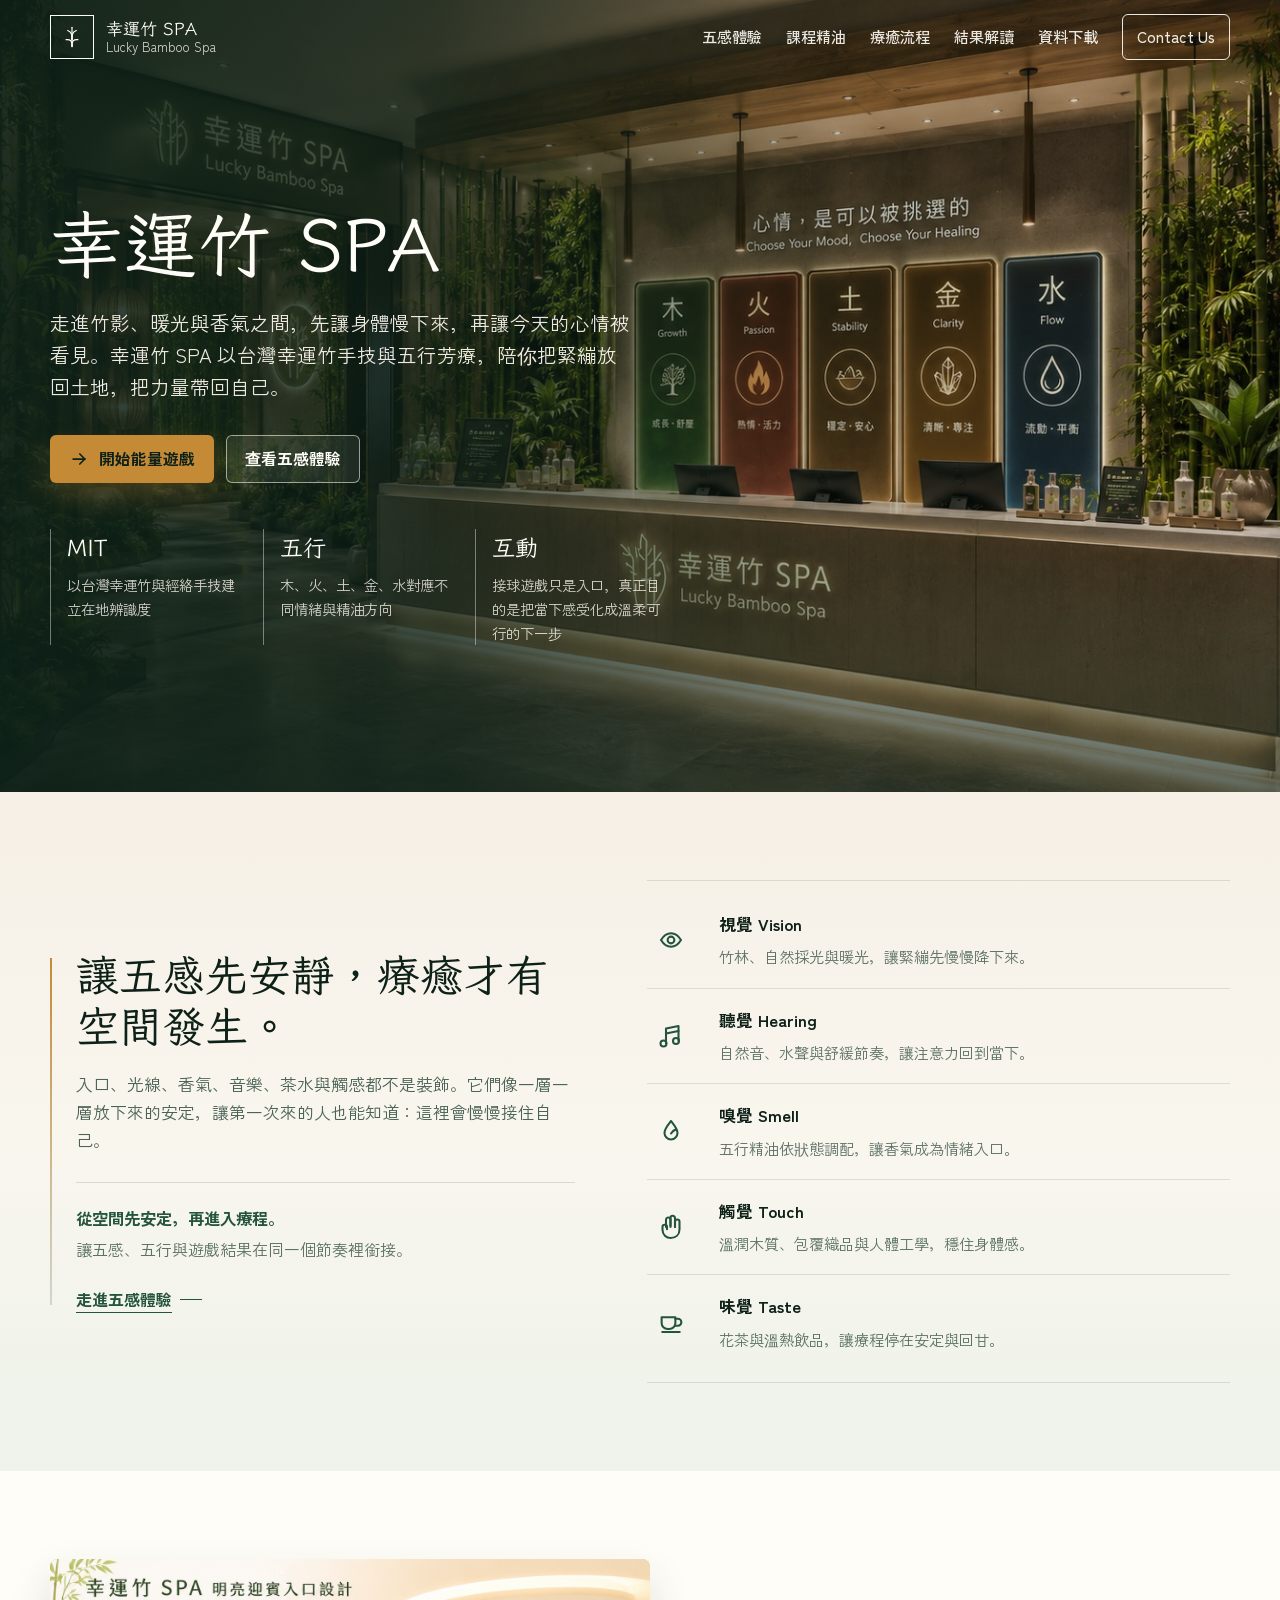
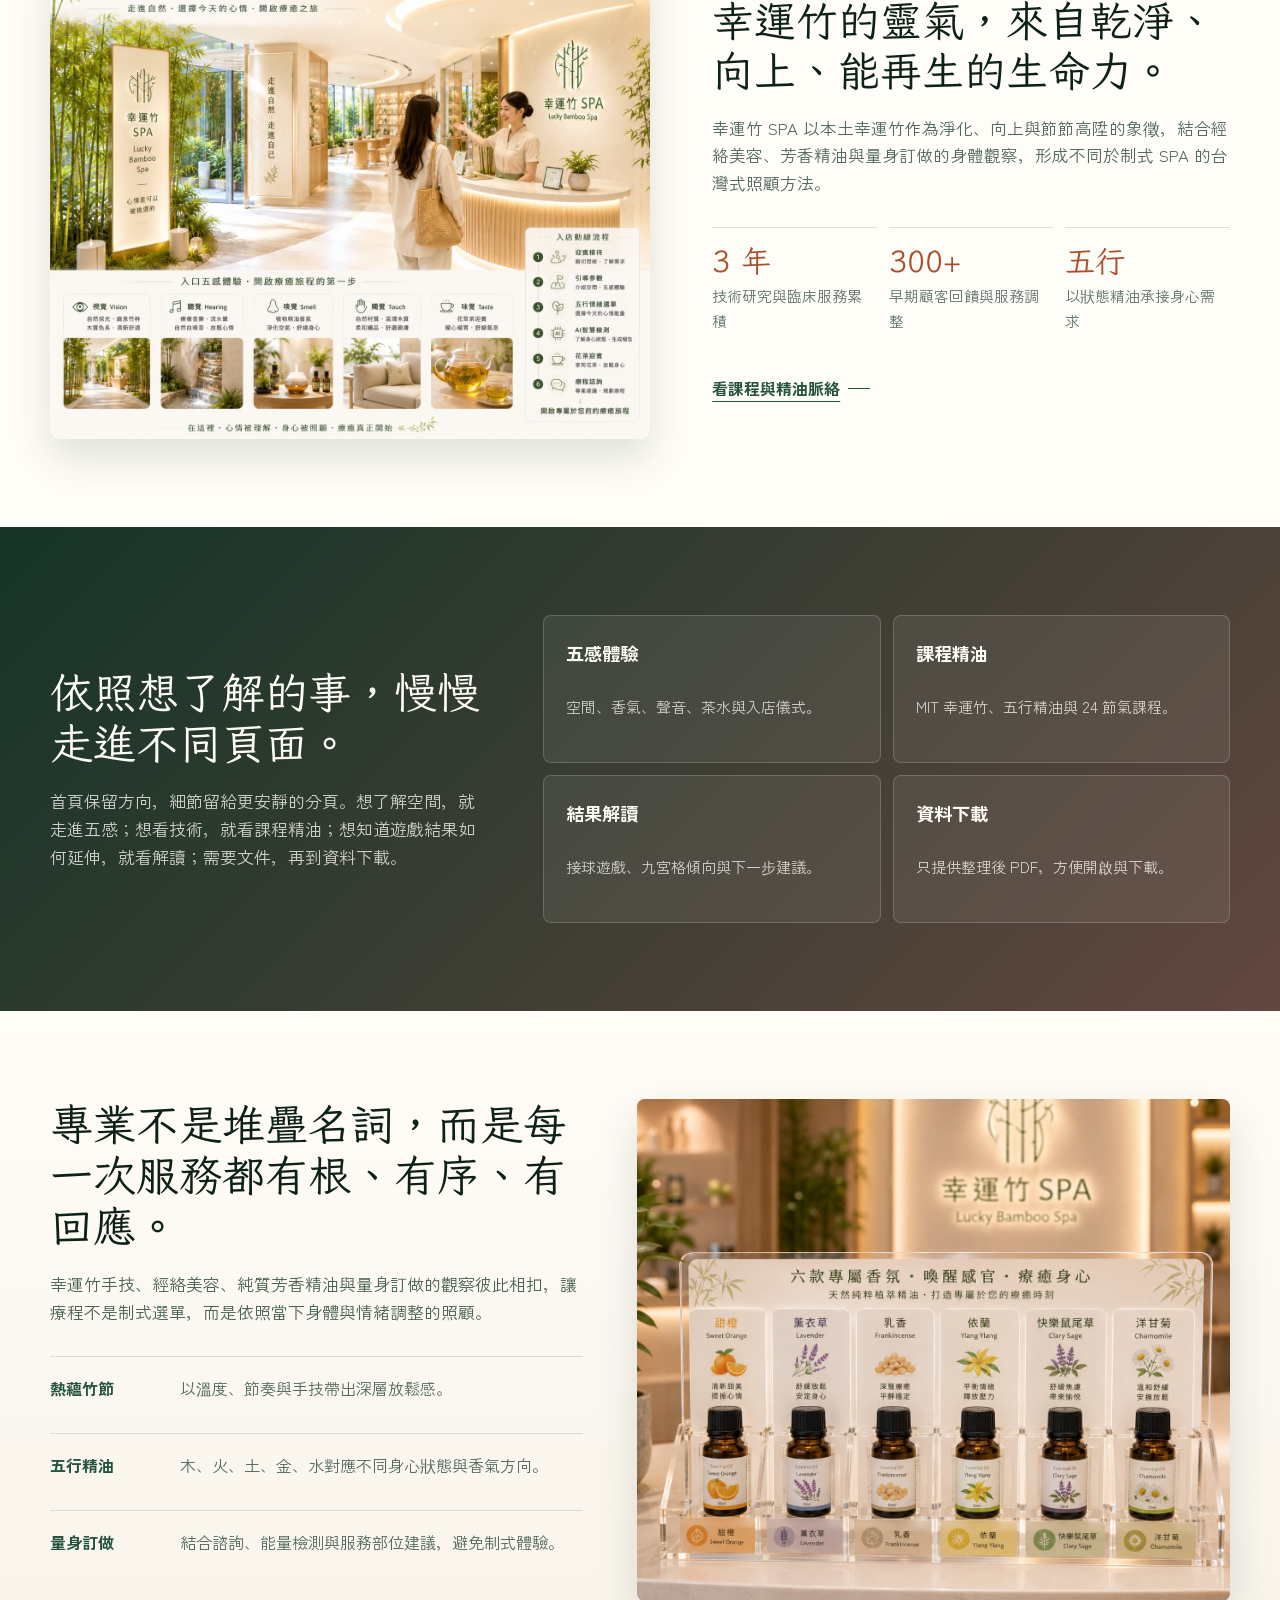
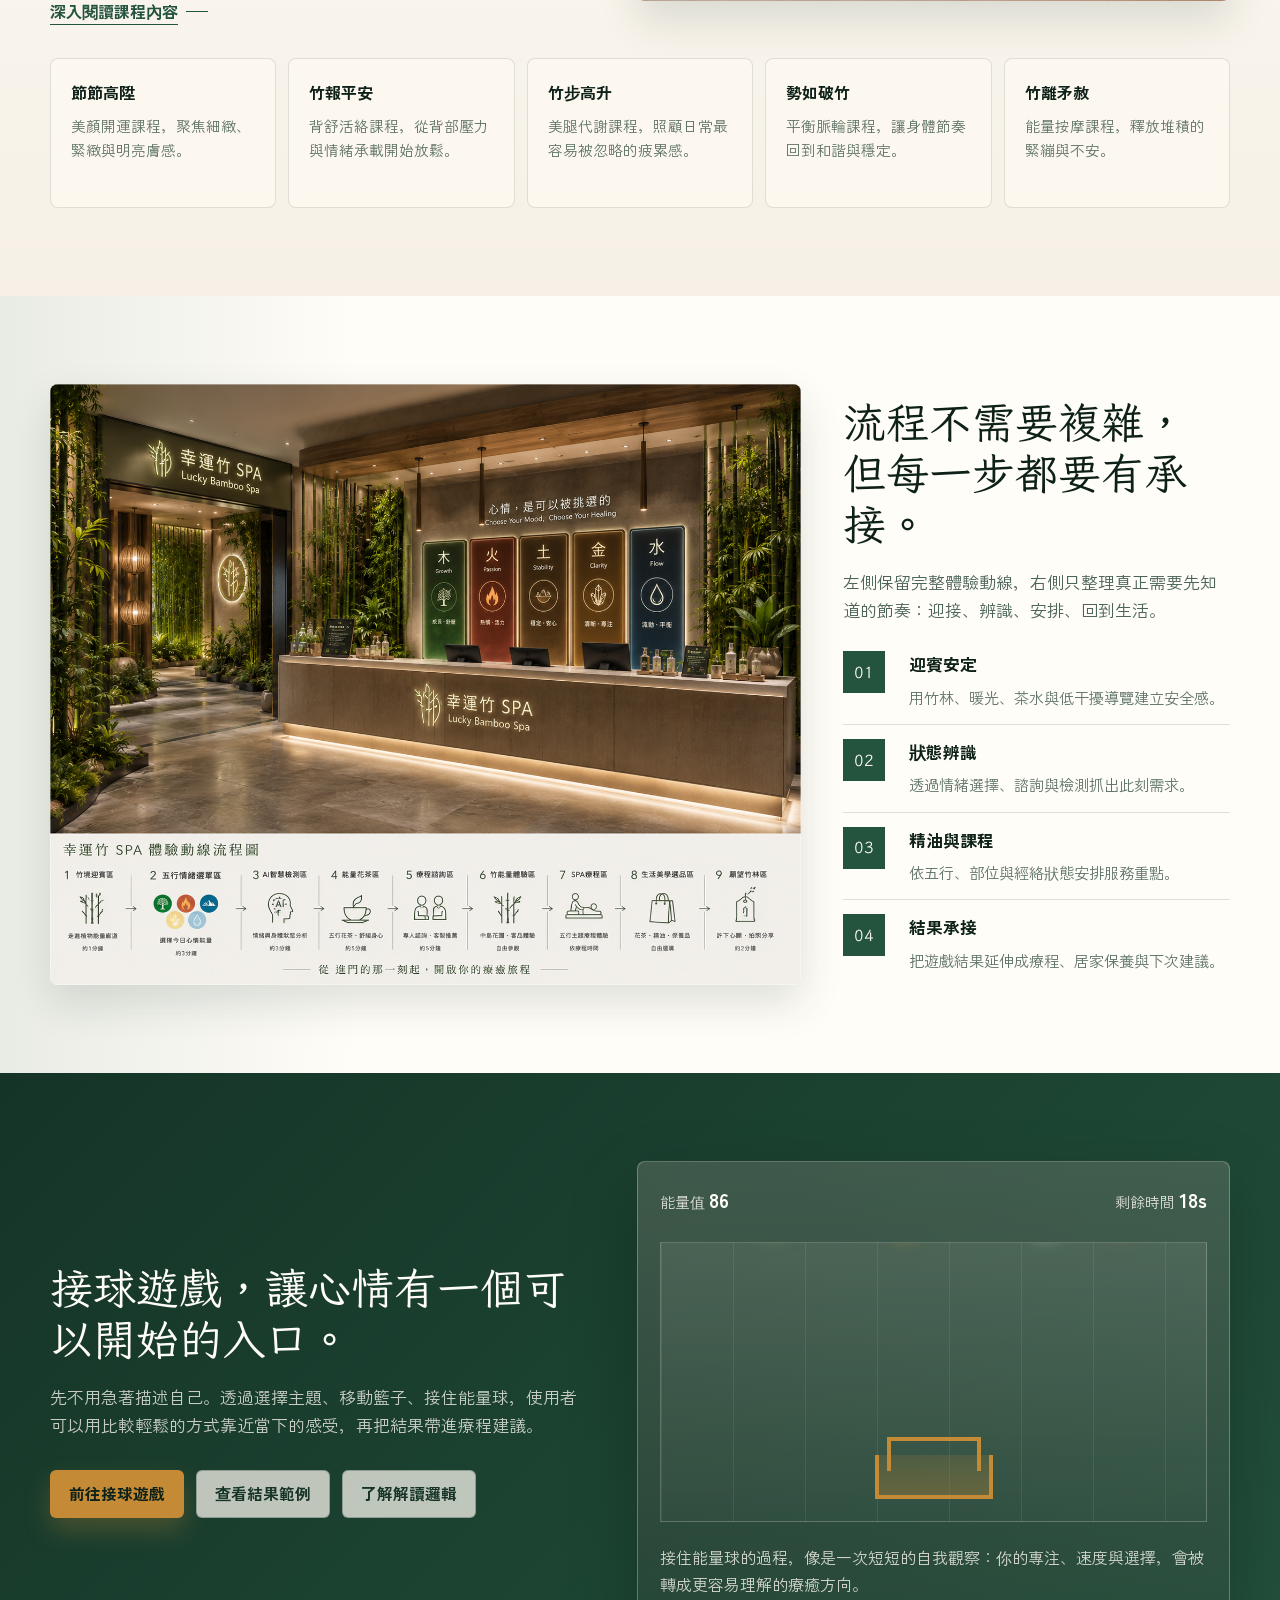
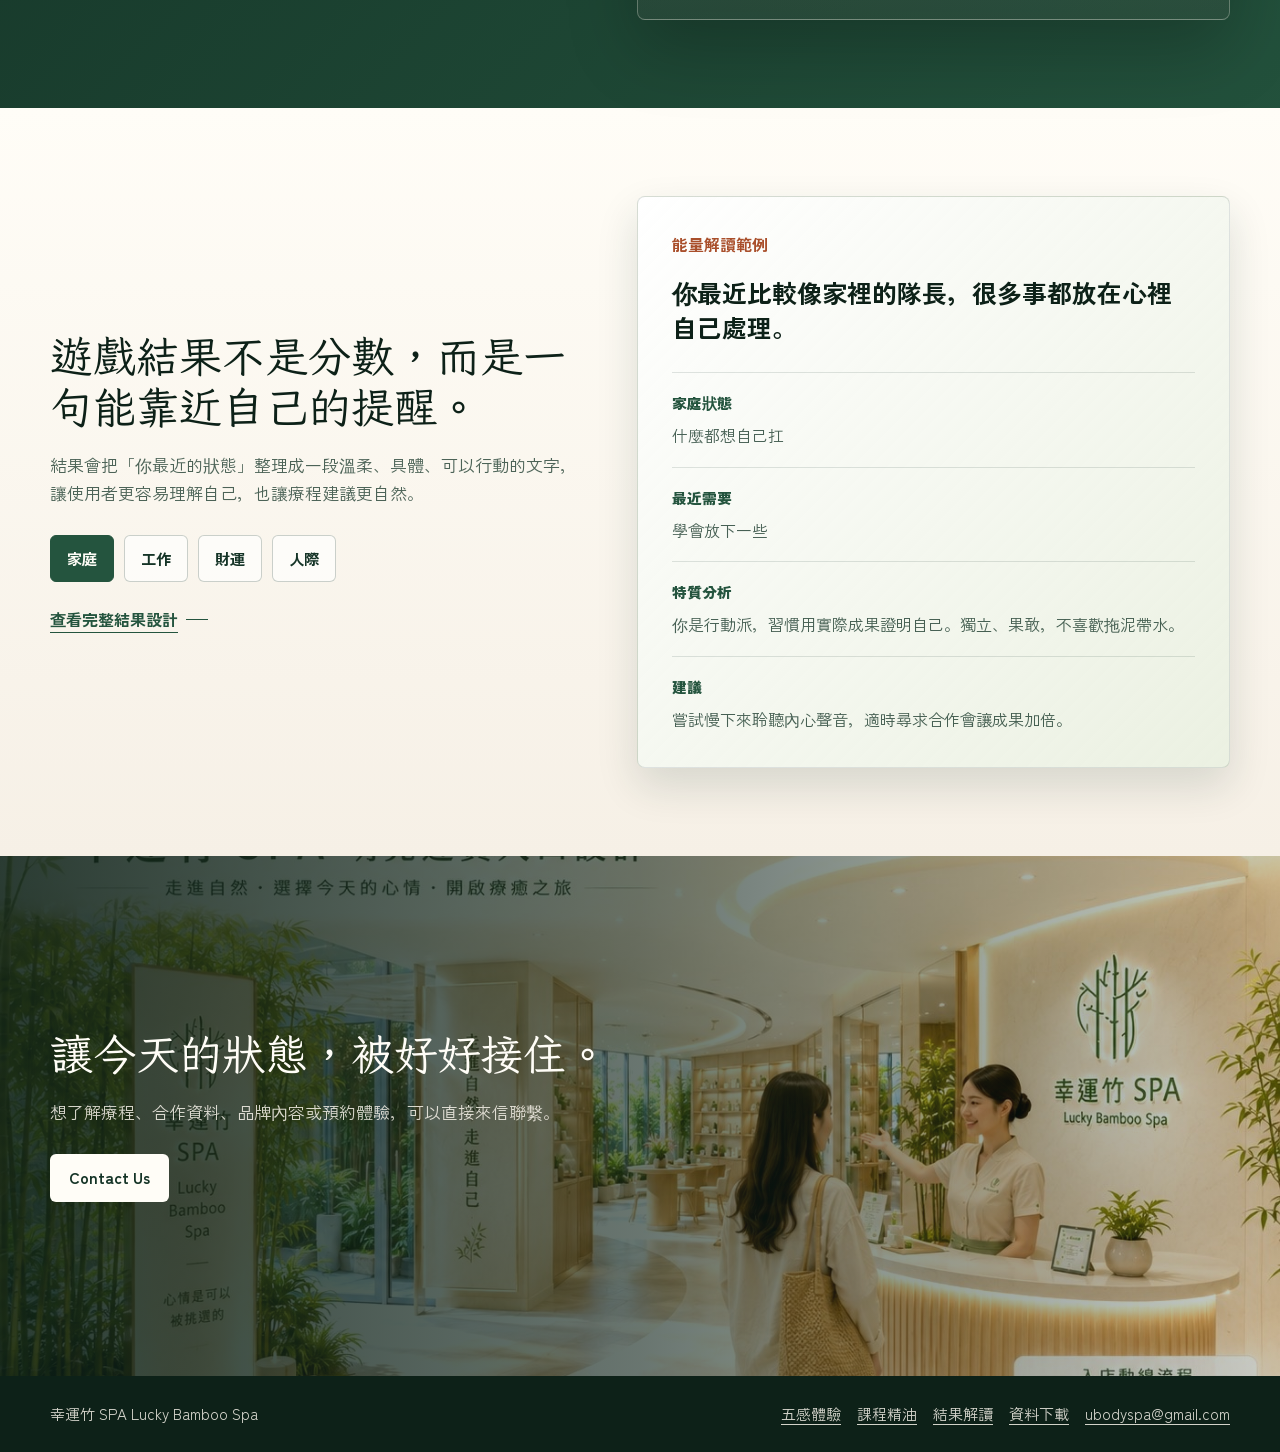
==== commit ec6859a4: "-" ====
--- a/index.html
+++ b/index.html
@@ -6,7 +6,7 @@
     <title>幸運竹 SPA | Lucky Bamboo Spa</title>
     <meta
       name="description"
-      content="幸運竹 SPA 以五感療癒、能量接球遊戲與專屬狀態解讀，打造從心情選擇到療程建議的一站式身心放鬆旅程。"
+      content="幸運竹 SPA 以五感療癒、幸運竹手技、五行芳療與狀態解讀，陪你從心情選擇走向更安定的身心照顧。"
     />
     <meta property="og:title" content="幸運竹 SPA | Lucky Bamboo Spa" />
     <meta
@@ -75,7 +75,7 @@
           <div class="hero__content">
             <h1>幸運竹 SPA</h1>
             <p class="hero__lead">
-              以台灣幸運竹手技、五行芳療與情緒遊戲，將入店前的心情選擇到入店後的療癒建議，串成一段安定、清晰且有能量的放鬆旅程。
+              走進竹影、暖光與香氣之間，先讓身體慢下來，再讓今天的心情被看見。幸運竹 SPA 以台灣幸運竹手技與五行芳療，陪你把緊繃放回土地，把力量帶回自己。
             </p>
             <div class="hero__actions" aria-label="主要行動">
               <a class="button button--primary" href="https://connact.my.canva.site/cah9p7fm1k7cdn3t" target="_blank" rel="noopener">
@@ -97,7 +97,7 @@
               </div>
               <div>
                 <dt>互動</dt>
-                <dd>接球遊戲累積能量值，延伸專屬狀態建議</dd>
+                <dd>接球遊戲只是入口，真正目的是把當下感受化成溫柔可行的下一步</dd>
               </div>
             </dl>
           </div>
@@ -107,15 +107,15 @@
       <section class="section section--intro" id="experience">
         <div class="section__inner intro-grid">
           <div class="section-copy section-copy--anchored">
-            <h2>五感療癒，讓身心回到穩定、柔軟、可以呼吸的節奏。</h2>
-            <p>
-              入口、光線、香氣、音樂、茶水與觸感不是裝飾，而是讓使用者逐步安定下來的體驗秩序。官網將這套秩序整理成清楚的線上動線，讓第一次接觸的人也能理解服務感受。
+            <h2>讓五感先安靜，療癒才有空間發生。</h2>
+            <p>
+              入口、光線、香氣、音樂、茶水與觸感都不是裝飾。它們像一層一層放下來的安定，讓第一次來的人也能知道：這裡會慢慢接住自己。
             </p>
             <div class="sense-anchor">
               <strong>從空間先安定，再進入療程。</strong>
               <span>讓五感、五行與遊戲結果在同一個節奏裡銜接。</span>
             </div>
-            <a class="text-link" href="experience.html">閱讀完整五感設計</a>
+            <a class="text-link" href="experience.html">走進五感體驗</a>
           </div>
           <div class="sense-panel" aria-label="五感療癒內容">
             <article class="sense-row">
@@ -173,9 +173,9 @@
             <img src="img/S__20643936.jpg" alt="幸運竹 SPA 明亮迎賓入口與五感體驗導覽" />
           </div>
           <div class="origin-copy">
-            <h2>把台灣幸運竹，轉化成有根、有文化感的療癒方法。</h2>
-            <p>
-              資料中最鮮明的品牌核心，是以本土幸運竹作為淨化、向上與節節高陞的象徵，結合經絡美容、芳香精油與量身訂做檢測，形成不同於制式 SPA 的台灣式服務語彙。
+            <h2>幸運竹的靈氣，來自乾淨、向上、能再生的生命力。</h2>
+            <p>
+              幸運竹 SPA 以本土幸運竹作為淨化、向上與節節高陞的象徵，結合經絡美容、芳香精油與量身訂做的身體觀察，形成不同於制式 SPA 的台灣式照顧方法。
             </p>
             <div class="origin-points" aria-label="幸運竹 SPA 品牌脈絡">
               <div>
@@ -191,7 +191,7 @@
                 <span>以狀態精油承接身心需求</span>
               </div>
             </div>
-            <a class="text-link" href="courses.html">看課程與精油架構</a>
+            <a class="text-link" href="courses.html">看課程與精油脈絡</a>
           </div>
         </div>
       </section>
@@ -199,9 +199,9 @@
       <section class="section guide-section" aria-labelledby="guide-title">
         <div class="section__inner guide-layout">
           <div class="section-copy">
-            <h2 id="guide-title">把首頁拆成入口，把細節放到更適合閱讀的分頁。</h2>
-            <p>
-              使用者可以依照自己的目的進入不同內容：想了解空間感受，看五感體驗；想看課程與精油，看專業課程；想理解遊戲結果，看狀態解讀；需要文件，直接到資料下載。
+            <h2 id="guide-title">依照想了解的事，慢慢走進不同頁面。</h2>
+            <p>
+              首頁保留方向，細節留給更安靜的分頁。想了解空間，就走進五感；想看技術，就看課程精油；想知道遊戲結果如何延伸，就看解讀；需要文件，再到資料下載。
             </p>
           </div>
           <div class="guide-links" aria-label="網站內容入口">
@@ -215,7 +215,7 @@
             </a>
             <a href="insights.html">
               <strong>結果解讀</strong>
-              <span>接球遊戲、能量九宮格與下一步建議。</span>
+              <span>接球遊戲、九宮格傾向與下一步建議。</span>
             </a>
             <a href="resources.html">
               <strong>資料下載</strong>
@@ -228,9 +228,9 @@
       <section class="section programs-section" id="programs">
         <div class="section__inner programs-layout">
           <div class="programs-copy">
-            <h2>用幸運竹手技、五行精油與節氣課程，建立專業又容易理解的服務架構。</h2>
-            <p>
-              既有資料中最有價值的核心，是把台灣本土幸運竹、經絡美容、純質芳香精油與量身訂做檢測結合。新版官網將它整理成清楚、現代、可延伸的服務語言。
+            <h2>專業不是堆疊名詞，而是每一次服務都有根、有序、有回應。</h2>
+            <p>
+              幸運竹手技、經絡美容、純質芳香精油與量身訂做的觀察彼此相扣，讓療程不是制式選單，而是依照當下身體與情緒調整的照顧。
             </p>
             <ul class="craft-list">
               <li>
@@ -281,12 +281,12 @@
       <section class="section media-section" id="journey">
         <div class="section__inner journey-grid">
           <a class="media-frame media-frame--complete media-frame--wide" href="img/198BA5E9-F894-4D27-A83D-16D533ABD451.png" target="_blank" rel="noopener" aria-label="開啟完整體驗動線流程圖">
-            <img src="img/198BA5E9-F894-4D27-A83D-16D533ABD451.png" alt="幸運竹 SPA 體驗動線流程圖，從迎賓、五行情緒選擇、AI 檢測、茶水、諮詢到 SPA 療程與顧客回訪" />
+            <img src="img/198BA5E9-F894-4D27-A83D-16D533ABD451.png" alt="幸運竹 SPA 體驗動線流程圖，從迎賓、五行情緒選擇、狀態檢測、茶水、諮詢到 SPA 療程與顧客回訪" />
           </a>
           <div class="journey-copy">
-            <h2>療癒流程精簡成四段，讓圖片與文字都能被清楚閱讀。</h2>
-            <p>
-              完整動線圖保留在左側大圖；右側只留下使用者最需要理解的節奏，避免資訊過度擁擠。
+            <h2>流程不需要複雜，但每一步都要有承接。</h2>
+            <p>
+              左側保留完整體驗動線，右側只整理真正需要先知道的節奏：迎接、辨識、安排、回到生活。
             </p>
             <ol class="timeline" aria-label="療癒流程">
               <li>
@@ -325,9 +325,9 @@
       <section class="section game-section" id="game">
         <div class="section__inner game-layout">
           <div class="game-copy">
-            <h2>把 Canva 接球遊戲，導入成品牌體驗入口。</h2>
-            <p>
-              遊戲以「建立能量檔案、選擇主題、左右移動籃子接住能量球、取得解讀」為核心。官網提供清楚情境與入口，讓使用者先理解遊戲會如何產生專屬建議，再前往外部頁面完成互動。
+            <h2>接球遊戲，讓心情有一個可以開始的入口。</h2>
+            <p>
+              先不用急著描述自己。透過選擇主題、移動籃子、接住能量球，使用者可以用比較輕鬆的方式靠近當下的感受，再把結果帶進療程建議。
             </p>
             <div class="game-actions">
               <a class="button button--primary" href="https://connact.my.canva.site/cah9p7fm1k7cdn3t" target="_blank" rel="noopener">
@@ -350,7 +350,7 @@
               <span class="energy-ball energy-ball--copper"></span>
               <span class="basket"></span>
             </div>
-            <p>接住越多能量球，系統越能把你的專注力、行動力與狀態傾向轉成可讀的療癒方向。</p>
+            <p>接住能量球的過程，像是一次短短的自我觀察：你的專注、速度與選擇，會被轉成更容易理解的療癒方向。</p>
           </div>
         </div>
       </section>
@@ -358,9 +358,9 @@
       <section class="section result-section" id="result">
         <div class="section__inner result-layout">
           <div class="result-copy">
-            <h2>遊戲結果，不只是分數，而是下一步的照顧方式。</h2>
-            <p>
-              結果模組可以把「你最近的狀態」轉成療程溝通素材，協助使用者理解自己，也協助服務端快速接住需求。
+            <h2>遊戲結果不是分數，而是一句能靠近自己的提醒。</h2>
+            <p>
+              結果會把「你最近的狀態」整理成一段溫柔、具體、可以行動的文字，讓使用者更容易理解自己，也讓療程建議更自然。
             </p>
             <div class="theme-switcher" role="tablist" aria-label="切換結果主題">
               <button class="theme-button is-active" type="button" role="tab" aria-selected="true" data-theme="family">家庭</button>
@@ -403,7 +403,7 @@
         <div class="contact-section__content">
           <h2>讓今天的狀態，被好好接住。</h2>
           <p>
-            想討論網站內容、遊戲導流、品牌合作或預約體驗，可以直接來信聯繫。
+            想了解療程、合作資料、品牌內容或預約體驗，可以直接來信聯繫。
           </p>
           <a class="button button--light" href="mailto:ubodyspa@gmail.com">Contact Us</a>
         </div>
--- a/assets/css/styles.css
+++ b/assets/css/styles.css
@@ -14,8 +14,8 @@
   --stone: #d6c8b7;
   --charcoal: #191d18;
   --white: #ffffff;
-  --shadow: 0 22px 50px rgba(21, 52, 39, 0.18);
-  --line: rgba(21, 52, 39, 0.16);
+  --shadow: 0 18px 42px rgba(21, 52, 39, 0.14);
+  --line: rgba(21, 52, 39, 0.13);
   --radius: 8px;
   --max: 1180px;
   --header-height: 74px;
@@ -288,7 +288,7 @@
 
 .button:hover,
 .button:focus-visible {
-  transform: translateY(-2px);
+  transform: translateY(-1px);
 }
 
 .button--primary {
@@ -388,7 +388,7 @@
 
 .section--intro {
   background:
-    linear-gradient(180deg, var(--cream) 0%, var(--mist) 100%);
+    linear-gradient(180deg, var(--cream) 0%, #f9f6ee 52%, var(--mist) 100%);
 }
 
 .intro-grid {
@@ -453,8 +453,8 @@
   display: grid;
   gap: 0;
   padding: 12px 0;
-  border-top: 1px solid rgba(21, 52, 39, 0.16);
-  border-bottom: 1px solid rgba(21, 52, 39, 0.16);
+  border-top: 1px solid rgba(21, 52, 39, 0.13);
+  border-bottom: 1px solid rgba(21, 52, 39, 0.13);
 }
 
 .sense-row {
@@ -607,9 +607,9 @@
   gap: 8px;
   min-height: 148px;
   padding: 22px;
-  border: 1px solid rgba(255, 253, 247, 0.22);
+  border: 1px solid rgba(255, 253, 247, 0.18);
   border-radius: var(--radius);
-  background: rgba(255, 253, 247, 0.08);
+  background: rgba(255, 253, 247, 0.07);
 }
 
 .guide-links strong {
@@ -1167,10 +1167,10 @@
   gap: 12px;
   min-height: 230px;
   padding: 24px;
-  border: 1px solid var(--line);
+  border: 1px solid rgba(21, 52, 39, 0.12);
   border-radius: var(--radius);
-  background: rgba(255, 250, 241, 0.84);
-  box-shadow: 0 14px 32px rgba(21, 52, 39, 0.08);
+  background: rgba(255, 253, 247, 0.78);
+  box-shadow: 0 10px 24px rgba(21, 52, 39, 0.06);
 }
 
 .resource-section--soft .resource-card {
@@ -1221,7 +1221,8 @@
 .page-hero {
   padding: 80px 0 72px;
   background:
-    linear-gradient(90deg, rgba(36, 84, 62, 0.1), transparent 32%),
+    linear-gradient(90deg, rgba(36, 84, 62, 0.08), transparent 32%),
+    linear-gradient(180deg, var(--paper), var(--mist)),
     var(--mist);
 }
 
@@ -1262,7 +1263,7 @@
   aspect-ratio: 1.22;
   border-radius: var(--radius);
   background: var(--stone);
-  box-shadow: var(--shadow);
+  box-shadow: 0 16px 36px rgba(21, 52, 39, 0.13);
 }
 
 .page-hero__media img {
@@ -1274,7 +1275,7 @@
 
 .detail-section {
   padding: 82px 0;
-  background: var(--paper);
+  background: #fffdf7;
 }
 
 .detail-section--soft {
@@ -1291,7 +1292,7 @@
 .detail-list {
   display: grid;
   gap: 0;
-  border-top: 1px solid rgba(21, 52, 39, 0.16);
+  border-top: 1px solid rgba(21, 52, 39, 0.13);
 }
 
 .detail-list article {
@@ -1373,8 +1374,8 @@
 .course-list article,
 .number-grid article {
   border-radius: var(--radius);
-  border: 1px solid rgba(21, 52, 39, 0.14);
-  background: rgba(255, 253, 247, 0.78);
+  border: 1px solid rgba(21, 52, 39, 0.12);
+  background: rgba(255, 253, 247, 0.7);
 }
 
 .story-band .process-steps li {
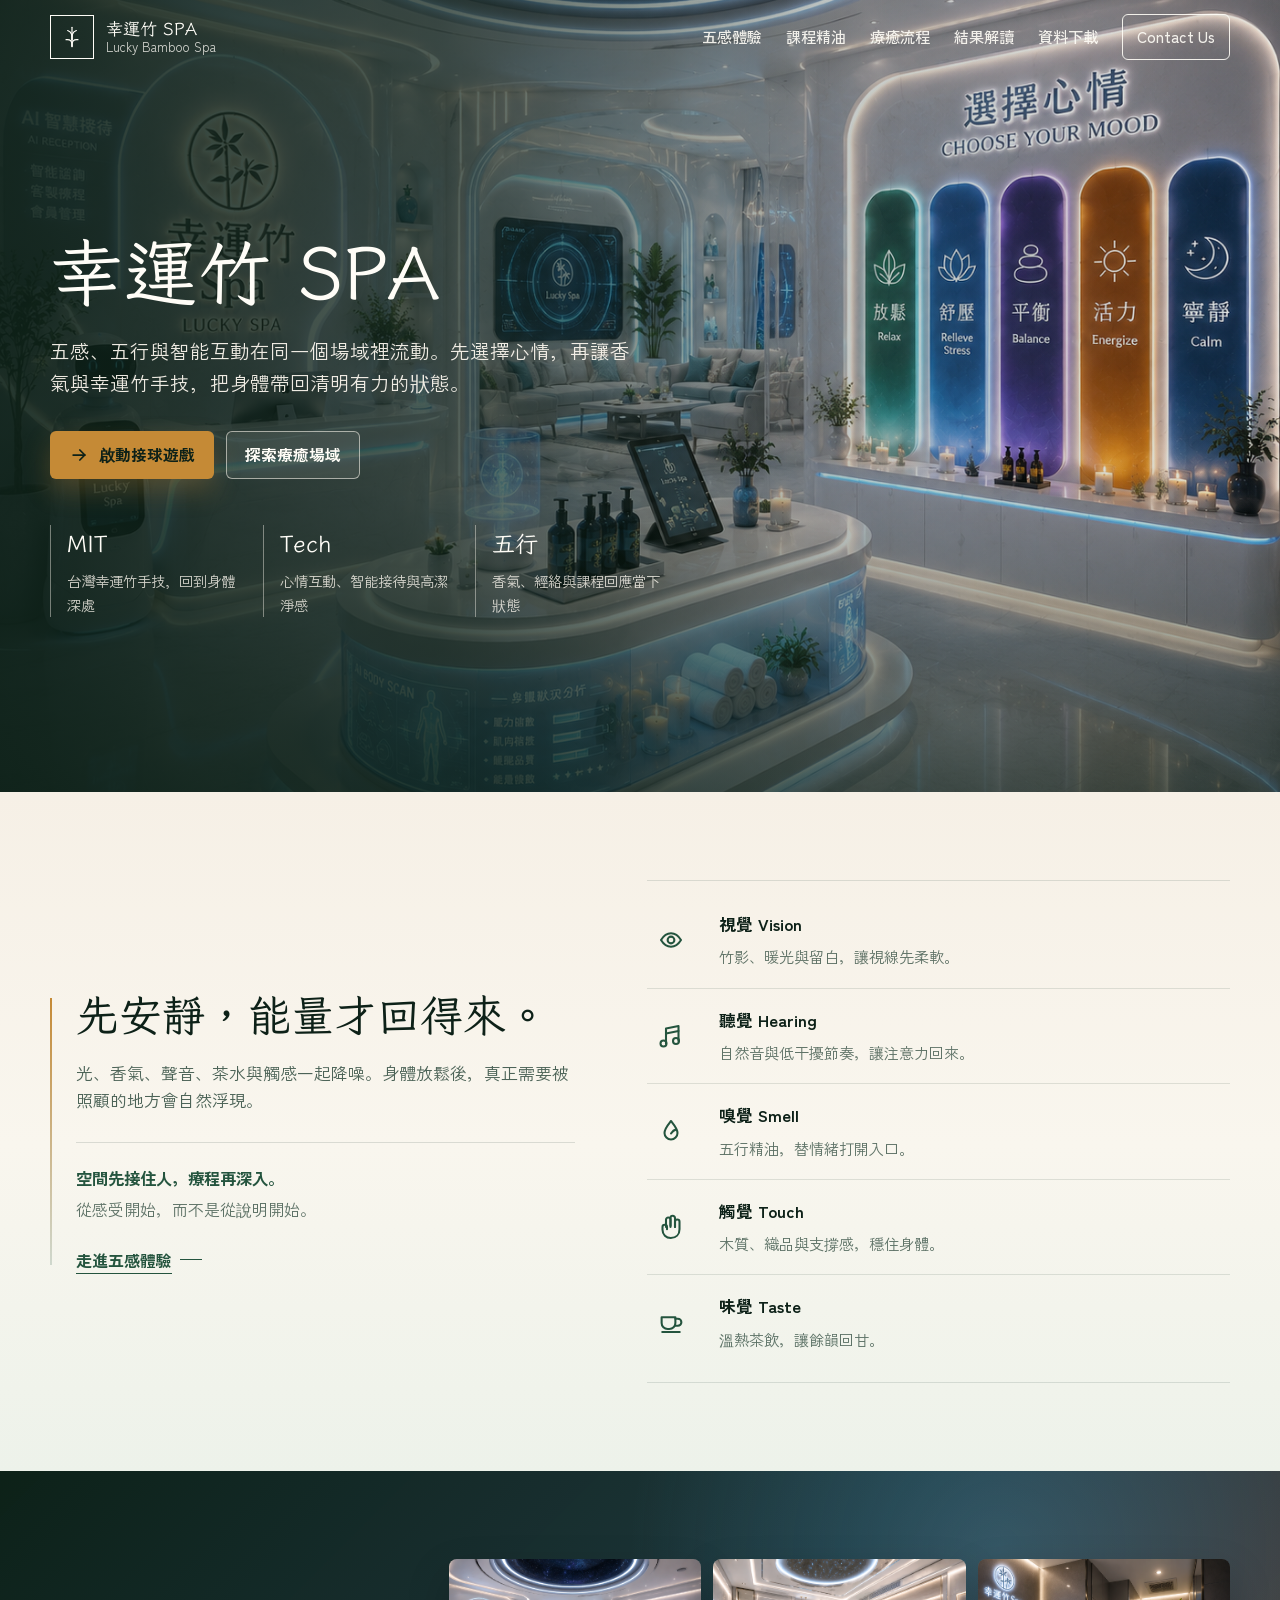
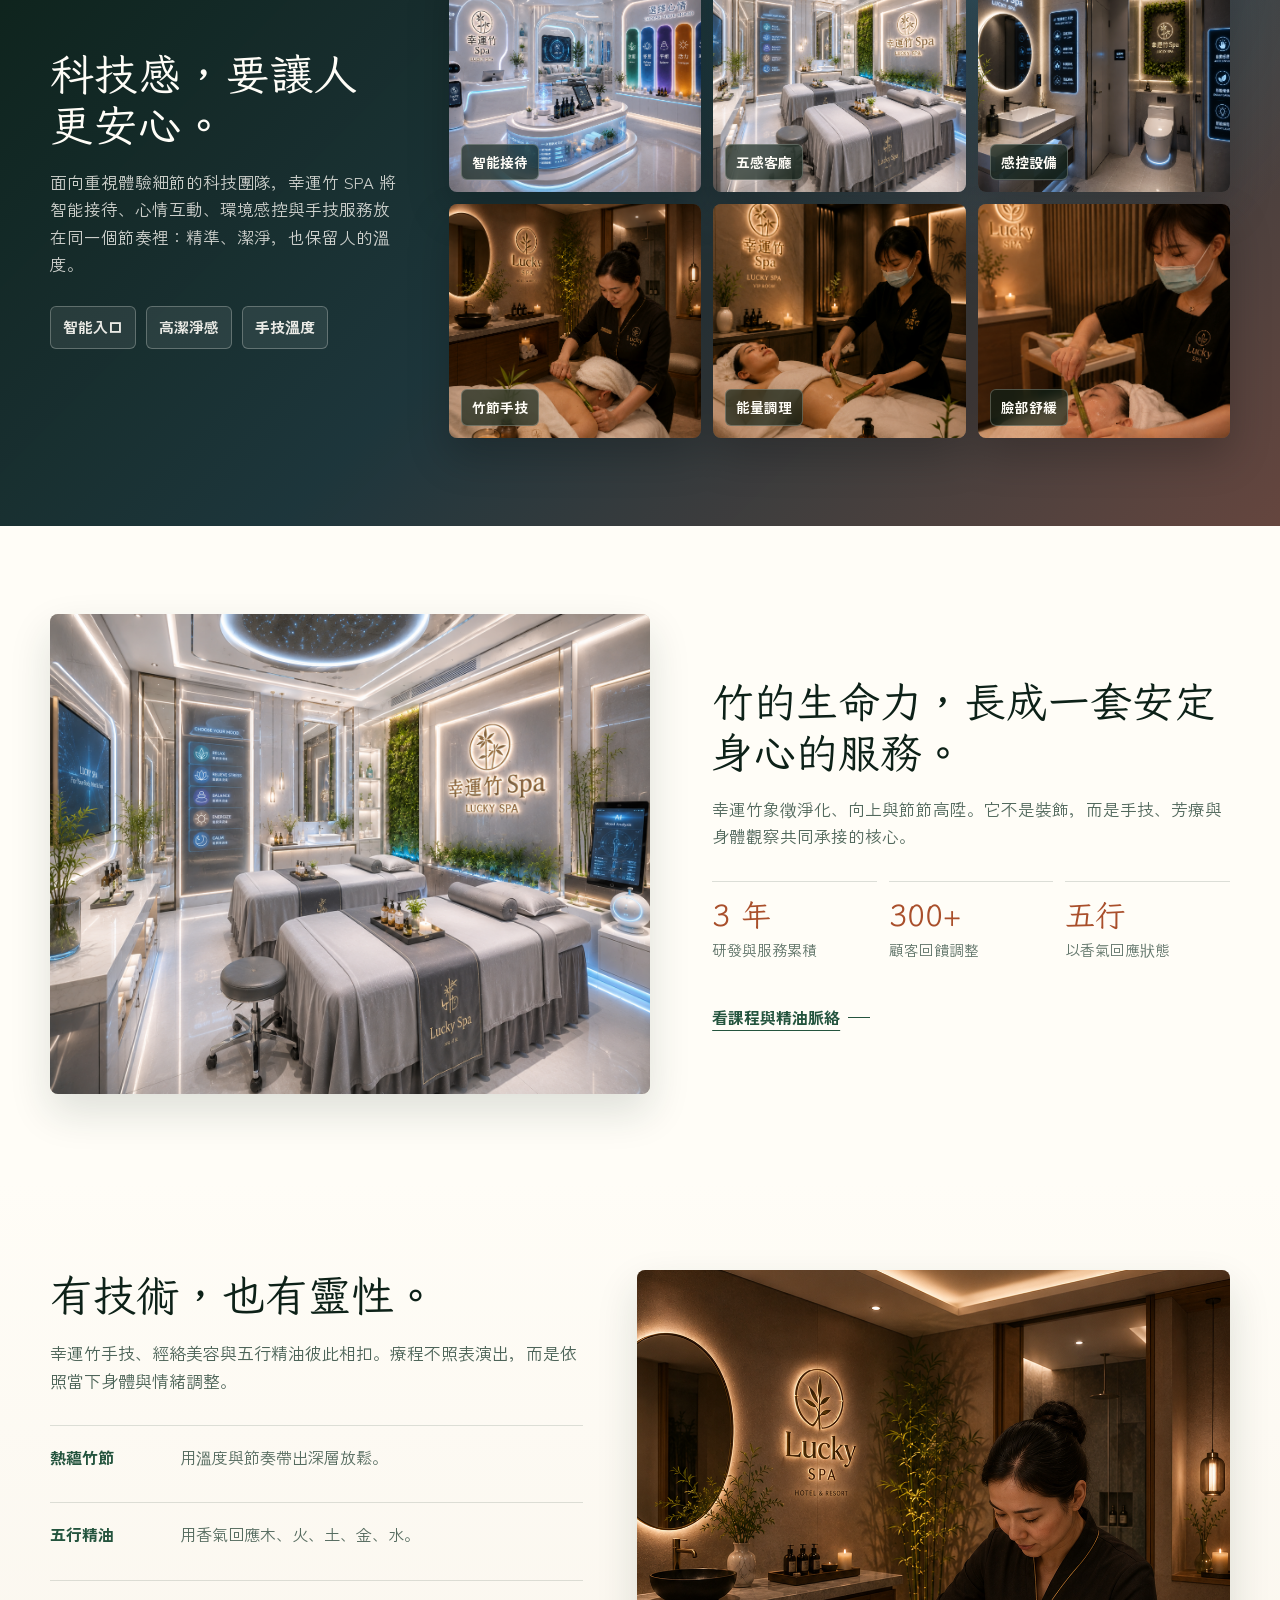
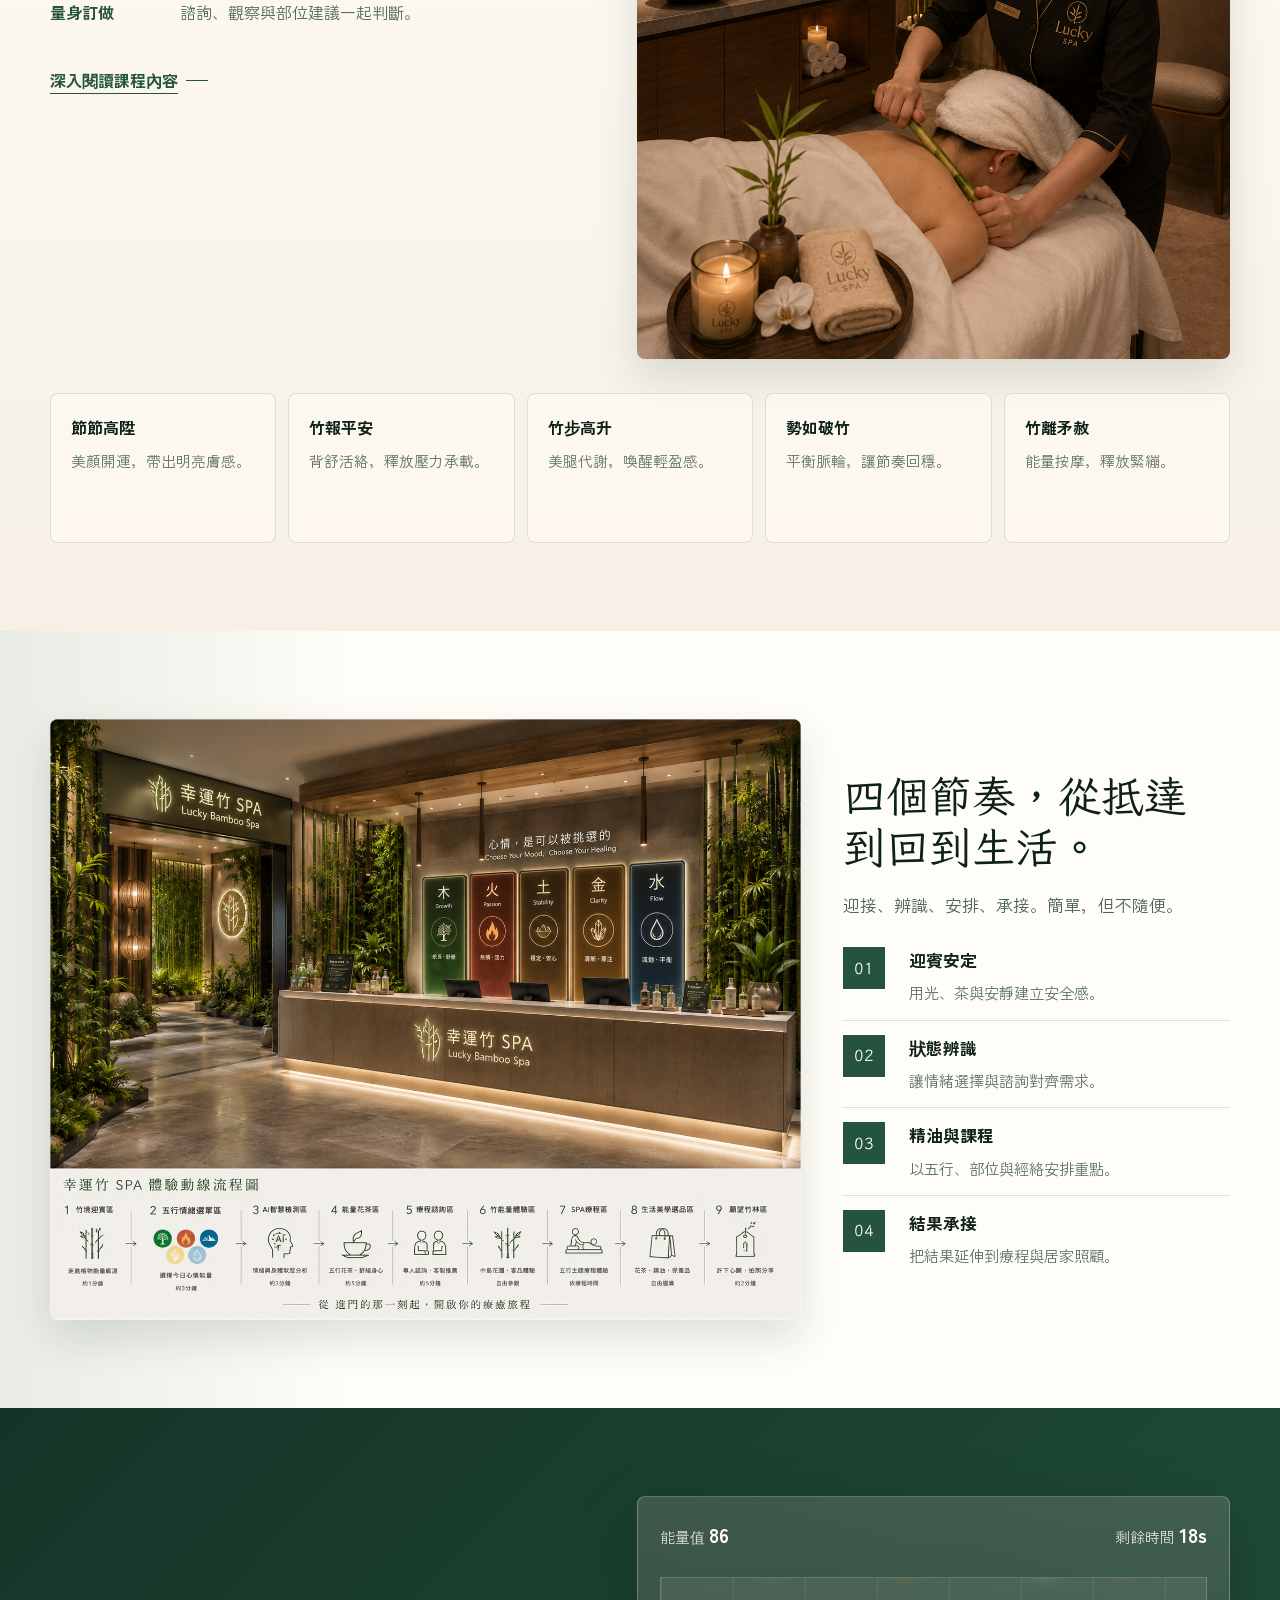
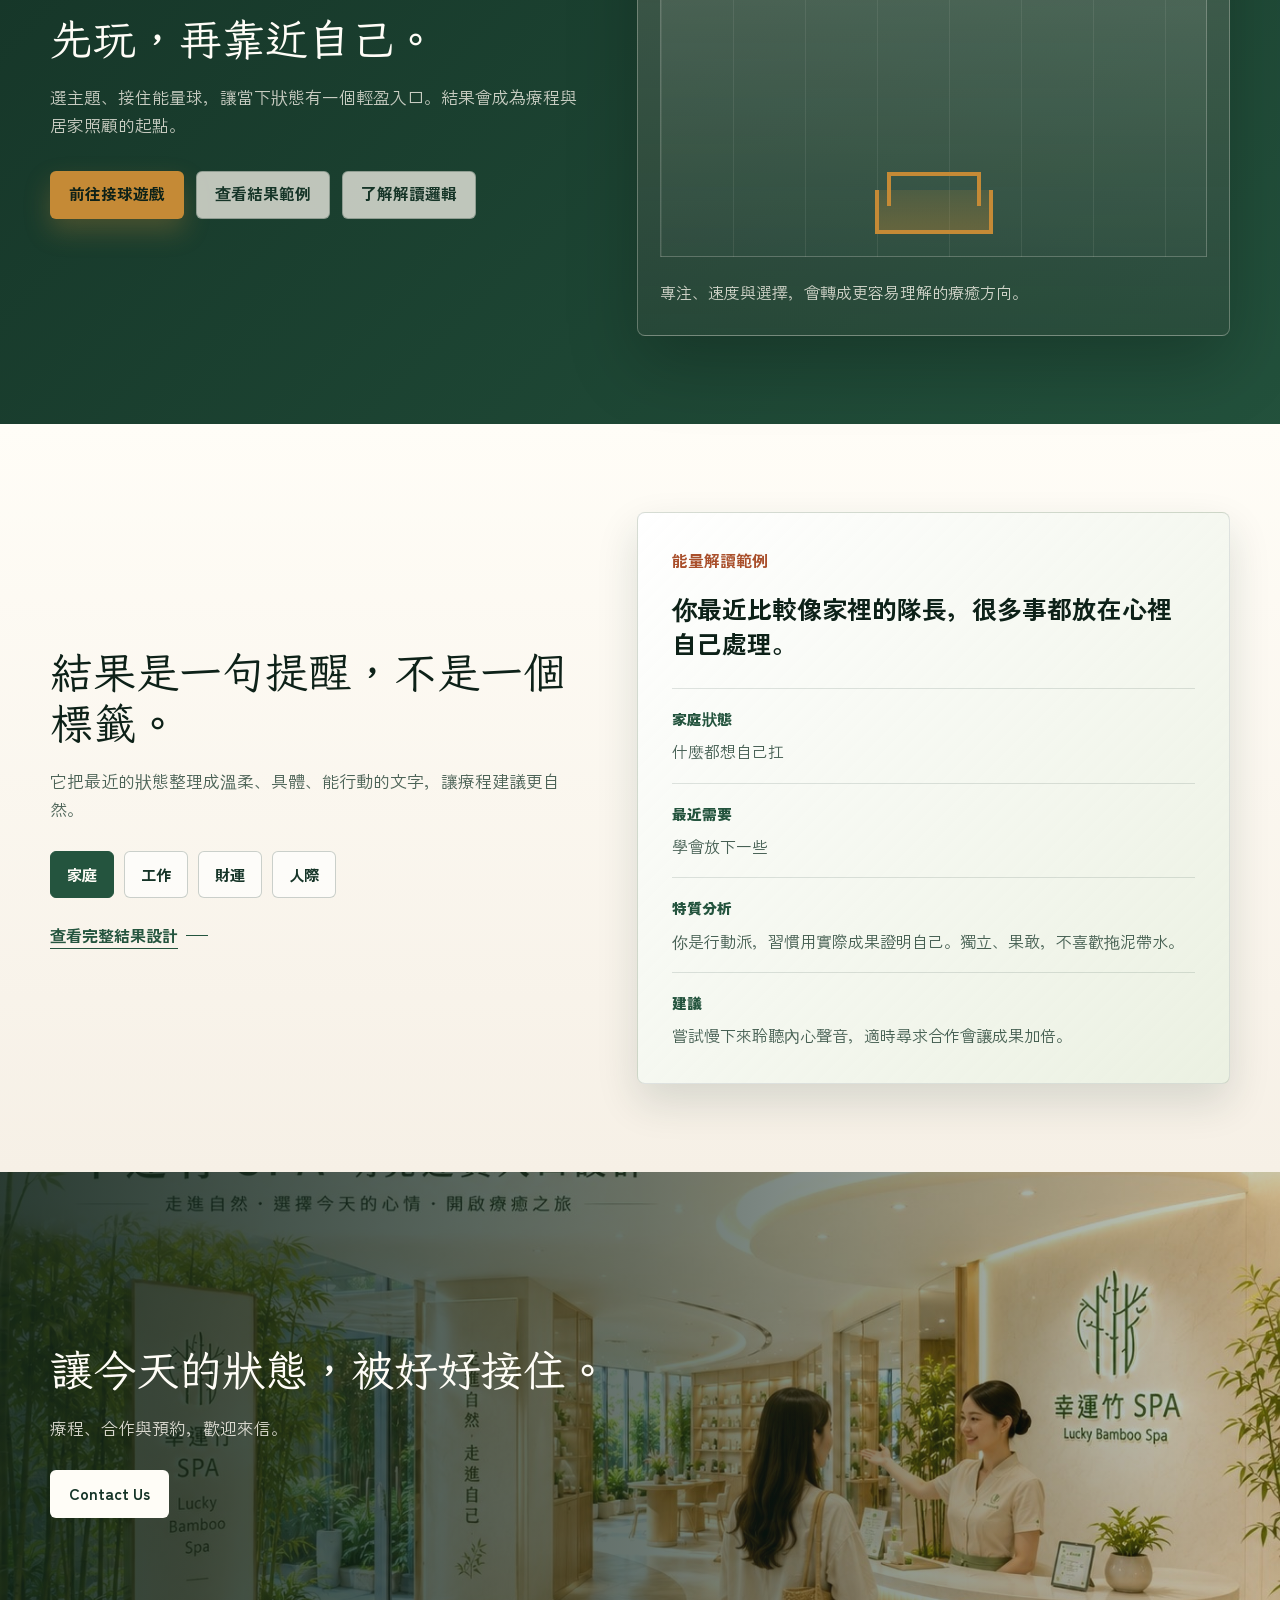
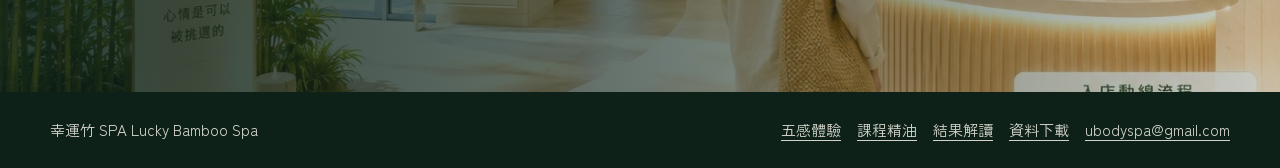
==== commit 4225deca: "-" ====
--- a/index.html
+++ b/index.html
@@ -11,10 +11,10 @@
     <meta property="og:title" content="幸運竹 SPA | Lucky Bamboo Spa" />
     <meta
       property="og:description"
-      content="走進自然、選擇今天的心情，透過互動遊戲開啟專屬於你的療癒旅程。"
+      content="五感、五行、智能互動與幸運竹手技，讓身心回到清明而有力量的狀態。"
     />
     <meta property="og:type" content="website" />
-    <meta property="og:image" content="img/hero-reception-crop.jpg" />
+    <meta property="og:image" content="assets/img/8FF1040E-0295-4F24-A9E4-1C1F6B51227F.png" />
     <link rel="preconnect" href="https://fonts.googleapis.com" />
     <link rel="preconnect" href="https://fonts.gstatic.com" crossorigin />
     <link
@@ -67,7 +67,7 @@
     <main id="main">
       <section class="hero" id="top">
         <picture class="hero__image" aria-hidden="true">
-          <img src="img/hero-reception-crop.jpg" alt="" />
+          <img src="assets/img/8FF1040E-0295-4F24-A9E4-1C1F6B51227F.png" alt="" />
         </picture>
         <div class="hero__shade" aria-hidden="true"></div>
 
@@ -75,29 +75,29 @@
           <div class="hero__content">
             <h1>幸運竹 SPA</h1>
             <p class="hero__lead">
-              走進竹影、暖光與香氣之間，先讓身體慢下來，再讓今天的心情被看見。幸運竹 SPA 以台灣幸運竹手技與五行芳療，陪你把緊繃放回土地，把力量帶回自己。
+              五感、五行與智能互動在同一個場域裡流動。先選擇心情，再讓香氣與幸運竹手技，把身體帶回清明有力的狀態。
             </p>
             <div class="hero__actions" aria-label="主要行動">
               <a class="button button--primary" href="https://connact.my.canva.site/cah9p7fm1k7cdn3t" target="_blank" rel="noopener">
                 <span class="button__icon" aria-hidden="true">
                   <svg viewBox="0 0 24 24"><path d="M5 12h14" /><path d="m13 6 6 6-6 6" /></svg>
                 </span>
-                開始能量遊戲
+                啟動接球遊戲
               </a>
-              <a class="button button--ghost" href="experience.html">查看五感體驗</a>
+              <a class="button button--ghost" href="experience.html">探索療癒場域</a>
             </div>
             <dl class="hero__signals" aria-label="品牌重點">
               <div>
                 <dt>MIT</dt>
-                <dd>以台灣幸運竹與經絡手技建立在地辨識度</dd>
+                <dd>台灣幸運竹手技，回到身體深處</dd>
+              </div>
+              <div>
+                <dt>Tech</dt>
+                <dd>心情互動、智能接待與高潔淨感</dd>
               </div>
               <div>
                 <dt>五行</dt>
-                <dd>木、火、土、金、水對應不同情緒與精油方向</dd>
-              </div>
-              <div>
-                <dt>互動</dt>
-                <dd>接球遊戲只是入口，真正目的是把當下感受化成溫柔可行的下一步</dd>
+                <dd>香氣、經絡與課程回應當下狀態</dd>
               </div>
             </dl>
           </div>
@@ -107,13 +107,13 @@
       <section class="section section--intro" id="experience">
         <div class="section__inner intro-grid">
           <div class="section-copy section-copy--anchored">
-            <h2>讓五感先安靜，療癒才有空間發生。</h2>
-            <p>
-              入口、光線、香氣、音樂、茶水與觸感都不是裝飾。它們像一層一層放下來的安定，讓第一次來的人也能知道：這裡會慢慢接住自己。
+            <h2>先安靜，能量才回得來。</h2>
+            <p>
+              光、香氣、聲音、茶水與觸感一起降噪。身體放鬆後，真正需要被照顧的地方會自然浮現。
             </p>
             <div class="sense-anchor">
-              <strong>從空間先安定，再進入療程。</strong>
-              <span>讓五感、五行與遊戲結果在同一個節奏裡銜接。</span>
+              <strong>空間先接住人，療程再深入。</strong>
+              <span>從感受開始，而不是從說明開始。</span>
             </div>
             <a class="text-link" href="experience.html">走進五感體驗</a>
           </div>
@@ -124,7 +124,7 @@
               </span>
               <div>
                 <h3>視覺 Vision</h3>
-                <p>竹林、自然採光與暖光，讓緊繃先慢慢降下來。</p>
+                <p>竹影、暖光與留白，讓視線先柔軟。</p>
               </div>
             </article>
             <article class="sense-row">
@@ -133,7 +133,7 @@
               </span>
               <div>
                 <h3>聽覺 Hearing</h3>
-                <p>自然音、水聲與舒緩節奏，讓注意力回到當下。</p>
+                <p>自然音與低干擾節奏，讓注意力回來。</p>
               </div>
             </article>
             <article class="sense-row">
@@ -142,7 +142,7 @@
               </span>
               <div>
                 <h3>嗅覺 Smell</h3>
-                <p>五行精油依狀態調配，讓香氣成為情緒入口。</p>
+                <p>五行精油，替情緒打開入口。</p>
               </div>
             </article>
             <article class="sense-row">
@@ -151,7 +151,7 @@
               </span>
               <div>
                 <h3>觸覺 Touch</h3>
-                <p>溫潤木質、包覆織品與人體工學，穩住身體感。</p>
+                <p>木質、織品與支撐感，穩住身體。</p>
               </div>
             </article>
             <article class="sense-row">
@@ -160,9 +160,51 @@
               </span>
               <div>
                 <h3>味覺 Taste</h3>
-                <p>花茶與溫熱飲品，讓療程停在安定與回甘。</p>
-              </div>
-            </article>
+                <p>溫熱茶飲，讓餘韻回甘。</p>
+              </div>
+            </article>
+          </div>
+        </div>
+      </section>
+
+      <section class="section tech-section" id="tech" aria-labelledby="tech-title">
+        <div class="section__inner tech-layout">
+          <div class="tech-copy">
+            <h2 id="tech-title">科技感，要讓人更安心。</h2>
+            <p>
+              面向重視體驗細節的科技團隊，幸運竹 SPA 將智能接待、心情互動、環境感控與手技服務放在同一個節奏裡：精準、潔淨，也保留人的溫度。
+            </p>
+            <div class="tech-points" aria-label="科技體驗重點">
+              <span>智能入口</span>
+              <span>高潔淨感</span>
+              <span>手技溫度</span>
+            </div>
+          </div>
+          <div class="tech-gallery" aria-label="幸運竹 SPA 科技與療癒場域">
+            <figure>
+              <img src="assets/img/8FF1040E-0295-4F24-A9E4-1C1F6B51227F.png" alt="幸運竹 SPA 智能接待與心情選擇場域" loading="lazy" />
+              <figcaption>智能接待</figcaption>
+            </figure>
+            <figure>
+              <img src="assets/img/5D201EBA-215D-462D-8BEA-45C6744D9DAC.png" alt="幸運竹 SPA 科技感雙人療程空間" loading="lazy" />
+              <figcaption>五感客廳</figcaption>
+            </figure>
+            <figure>
+              <img src="assets/img/423BAFA8-3329-4F00-B79D-762493D179FE.png" alt="幸運竹 SPA 智能衛生與感控設備" loading="lazy" />
+              <figcaption>感控設備</figcaption>
+            </figure>
+            <figure>
+              <img src="assets/img/549A28E1-1E7C-49CC-8EEA-E7A3C28204A7.png" alt="幸運竹 SPA 幸運竹手技療程" loading="lazy" />
+              <figcaption>竹節手技</figcaption>
+            </figure>
+            <figure>
+              <img src="assets/img/A3C2ABF3-3B12-4605-B945-E63F8623C5A9.png" alt="幸運竹 SPA 腹部幸運竹療程" loading="lazy" />
+              <figcaption>能量調理</figcaption>
+            </figure>
+            <figure>
+              <img src="assets/img/D8EFC42A-FCB9-4409-BA5C-D3572BD7121E.png" alt="幸運竹 SPA 臉部幸運竹療癒手技" loading="lazy" />
+              <figcaption>臉部舒緩</figcaption>
+            </figure>
           </div>
         </div>
       </section>
@@ -170,57 +212,28 @@
       <section class="section origin-section" id="origin">
         <div class="section__inner origin-layout">
           <div class="origin-media">
-            <img src="img/S__20643936.jpg" alt="幸運竹 SPA 明亮迎賓入口與五感體驗導覽" />
+            <img src="assets/img/5D201EBA-215D-462D-8BEA-45C6744D9DAC.png" alt="幸運竹 SPA 兼具科技感與療癒感的雙人療程空間" loading="lazy" />
           </div>
           <div class="origin-copy">
-            <h2>幸運竹的靈氣，來自乾淨、向上、能再生的生命力。</h2>
-            <p>
-              幸運竹 SPA 以本土幸運竹作為淨化、向上與節節高陞的象徵，結合經絡美容、芳香精油與量身訂做的身體觀察，形成不同於制式 SPA 的台灣式照顧方法。
+            <h2>竹的生命力，長成一套安定身心的服務。</h2>
+            <p>
+              幸運竹象徵淨化、向上與節節高陞。它不是裝飾，而是手技、芳療與身體觀察共同承接的核心。
             </p>
             <div class="origin-points" aria-label="幸運竹 SPA 品牌脈絡">
               <div>
                 <strong>3 年</strong>
-                <span>技術研究與臨床服務累積</span>
+                <span>研發與服務累積</span>
               </div>
               <div>
                 <strong>300+</strong>
-                <span>早期顧客回饋與服務調整</span>
+                <span>顧客回饋調整</span>
               </div>
               <div>
                 <strong>五行</strong>
-                <span>以狀態精油承接身心需求</span>
+                <span>以香氣回應狀態</span>
               </div>
             </div>
             <a class="text-link" href="courses.html">看課程與精油脈絡</a>
-          </div>
-        </div>
-      </section>
-
-      <section class="section guide-section" aria-labelledby="guide-title">
-        <div class="section__inner guide-layout">
-          <div class="section-copy">
-            <h2 id="guide-title">依照想了解的事，慢慢走進不同頁面。</h2>
-            <p>
-              首頁保留方向，細節留給更安靜的分頁。想了解空間，就走進五感；想看技術，就看課程精油；想知道遊戲結果如何延伸，就看解讀；需要文件，再到資料下載。
-            </p>
-          </div>
-          <div class="guide-links" aria-label="網站內容入口">
-            <a href="experience.html">
-              <strong>五感體驗</strong>
-              <span>空間、香氣、聲音、茶水與入店儀式。</span>
-            </a>
-            <a href="courses.html">
-              <strong>課程精油</strong>
-              <span>MIT 幸運竹、五行精油與 24 節氣課程。</span>
-            </a>
-            <a href="insights.html">
-              <strong>結果解讀</strong>
-              <span>接球遊戲、九宮格傾向與下一步建議。</span>
-            </a>
-            <a href="resources.html">
-              <strong>資料下載</strong>
-              <span>只提供整理後 PDF，方便開啟與下載。</span>
-            </a>
           </div>
         </div>
       </section>
@@ -228,51 +241,51 @@
       <section class="section programs-section" id="programs">
         <div class="section__inner programs-layout">
           <div class="programs-copy">
-            <h2>專業不是堆疊名詞，而是每一次服務都有根、有序、有回應。</h2>
-            <p>
-              幸運竹手技、經絡美容、純質芳香精油與量身訂做的觀察彼此相扣，讓療程不是制式選單，而是依照當下身體與情緒調整的照顧。
+            <h2>有技術，也有靈性。</h2>
+            <p>
+              幸運竹手技、經絡美容與五行精油彼此相扣。療程不照表演出，而是依照當下身體與情緒調整。
             </p>
             <ul class="craft-list">
               <li>
                 <strong>熱蘊竹節</strong>
-                <span>以溫度、節奏與手技帶出深層放鬆感。</span>
+                <span>用溫度與節奏帶出深層放鬆。</span>
               </li>
               <li>
                 <strong>五行精油</strong>
-                <span>木、火、土、金、水對應不同身心狀態與香氣方向。</span>
+                <span>用香氣回應木、火、土、金、水。</span>
               </li>
               <li>
                 <strong>量身訂做</strong>
-                <span>結合諮詢、能量檢測與服務部位建議，避免制式體驗。</span>
+                <span>諮詢、觀察與部位建議一起判斷。</span>
               </li>
             </ul>
             <a class="text-link" href="courses.html">深入閱讀課程內容</a>
           </div>
 
           <div class="programs-media">
-            <img src="img/S__20643944.jpg" alt="幸運竹 SPA 六款專屬香氣與精油展示" />
+            <img src="assets/img/549A28E1-1E7C-49CC-8EEA-E7A3C28204A7.png" alt="幸運竹 SPA 幸運竹手技與暖光療程空間" loading="lazy" />
           </div>
 
           <div class="course-grid" aria-label="幸運竹 SPA 課程範例">
             <article>
               <h3>節節高陞</h3>
-              <p>美顏開運課程，聚焦細緻、緊緻與明亮膚感。</p>
+              <p>美顏開運，帶出明亮膚感。</p>
             </article>
             <article>
               <h3>竹報平安</h3>
-              <p>背舒活絡課程，從背部壓力與情緒承載開始放鬆。</p>
+              <p>背舒活絡，釋放壓力承載。</p>
             </article>
             <article>
               <h3>竹步高升</h3>
-              <p>美腿代謝課程，照顧日常最容易被忽略的疲累感。</p>
+              <p>美腿代謝，喚醒輕盈感。</p>
             </article>
             <article>
               <h3>勢如破竹</h3>
-              <p>平衡脈輪課程，讓身體節奏回到和諧與穩定。</p>
+              <p>平衡脈輪，讓節奏回穩。</p>
             </article>
             <article>
               <h3>竹離矛赦</h3>
-              <p>能量按摩課程，釋放堆積的緊繃與不安。</p>
+              <p>能量按摩，釋放緊繃。</p>
             </article>
           </div>
         </div>
@@ -284,37 +297,37 @@
             <img src="img/198BA5E9-F894-4D27-A83D-16D533ABD451.png" alt="幸運竹 SPA 體驗動線流程圖，從迎賓、五行情緒選擇、狀態檢測、茶水、諮詢到 SPA 療程與顧客回訪" />
           </a>
           <div class="journey-copy">
-            <h2>流程不需要複雜，但每一步都要有承接。</h2>
-            <p>
-              左側保留完整體驗動線，右側只整理真正需要先知道的節奏：迎接、辨識、安排、回到生活。
+            <h2>四個節奏，從抵達到回到生活。</h2>
+            <p>
+              迎接、辨識、安排、承接。簡單，但不隨便。
             </p>
             <ol class="timeline" aria-label="療癒流程">
               <li>
                 <span>01</span>
                 <div>
                   <h3>迎賓安定</h3>
-                  <p>用竹林、暖光、茶水與低干擾導覽建立安全感。</p>
+                  <p>用光、茶與安靜建立安全感。</p>
                 </div>
               </li>
               <li>
                 <span>02</span>
                 <div>
                   <h3>狀態辨識</h3>
-                  <p>透過情緒選擇、諮詢與檢測抓出此刻需求。</p>
+                  <p>讓情緒選擇與諮詢對齊需求。</p>
                 </div>
               </li>
               <li>
                 <span>03</span>
                 <div>
                   <h3>精油與課程</h3>
-                  <p>依五行、部位與經絡狀態安排服務重點。</p>
+                  <p>以五行、部位與經絡安排重點。</p>
                 </div>
               </li>
               <li>
                 <span>04</span>
                 <div>
                   <h3>結果承接</h3>
-                  <p>把遊戲結果延伸成療程、居家保養與下次建議。</p>
+                  <p>把結果延伸到療程與居家照顧。</p>
                 </div>
               </li>
             </ol>
@@ -325,9 +338,9 @@
       <section class="section game-section" id="game">
         <div class="section__inner game-layout">
           <div class="game-copy">
-            <h2>接球遊戲，讓心情有一個可以開始的入口。</h2>
-            <p>
-              先不用急著描述自己。透過選擇主題、移動籃子、接住能量球，使用者可以用比較輕鬆的方式靠近當下的感受，再把結果帶進療程建議。
+            <h2>先玩，再靠近自己。</h2>
+            <p>
+              選主題、接住能量球，讓當下狀態有一個輕盈入口。結果會成為療程與居家照顧的起點。
             </p>
             <div class="game-actions">
               <a class="button button--primary" href="https://connact.my.canva.site/cah9p7fm1k7cdn3t" target="_blank" rel="noopener">
@@ -350,7 +363,7 @@
               <span class="energy-ball energy-ball--copper"></span>
               <span class="basket"></span>
             </div>
-            <p>接住能量球的過程，像是一次短短的自我觀察：你的專注、速度與選擇，會被轉成更容易理解的療癒方向。</p>
+            <p>專注、速度與選擇，會轉成更容易理解的療癒方向。</p>
           </div>
         </div>
       </section>
@@ -358,9 +371,9 @@
       <section class="section result-section" id="result">
         <div class="section__inner result-layout">
           <div class="result-copy">
-            <h2>遊戲結果不是分數，而是一句能靠近自己的提醒。</h2>
-            <p>
-              結果會把「你最近的狀態」整理成一段溫柔、具體、可以行動的文字，讓使用者更容易理解自己，也讓療程建議更自然。
+            <h2>結果是一句提醒，不是一個標籤。</h2>
+            <p>
+              它把最近的狀態整理成溫柔、具體、能行動的文字，讓療程建議更自然。
             </p>
             <div class="theme-switcher" role="tablist" aria-label="切換結果主題">
               <button class="theme-button is-active" type="button" role="tab" aria-selected="true" data-theme="family">家庭</button>
@@ -403,7 +416,7 @@
         <div class="contact-section__content">
           <h2>讓今天的狀態，被好好接住。</h2>
           <p>
-            想了解療程、合作資料、品牌內容或預約體驗，可以直接來信聯繫。
+            療程、合作與預約，歡迎來信。
           </p>
           <a class="button button--light" href="mailto:ubodyspa@gmail.com">Contact Us</a>
         </div>
--- a/assets/css/styles.css
+++ b/assets/css/styles.css
@@ -504,6 +504,105 @@
   font-size: 0.95rem;
 }
 
+.tech-section {
+  background:
+    radial-gradient(circle at 78% 12%, rgba(87, 166, 205, 0.28), transparent 32%),
+    linear-gradient(135deg, rgba(13, 33, 24, 0.98), rgba(30, 55, 62, 0.94) 48%, rgba(111, 74, 67, 0.9)),
+    var(--ink-strong);
+  color: var(--paper);
+}
+
+.tech-layout {
+  display: grid;
+  grid-template-columns: minmax(280px, 0.62fr) minmax(560px, 1.38fr);
+  gap: 48px;
+  align-items: center;
+}
+
+.tech-copy h2 {
+  margin: 0;
+  font-family: "LXGW WenKai TC", "Zen Kaku Gothic New", "PingFang TC", serif;
+  font-size: 2.72rem;
+  line-height: 1.18;
+  font-weight: 400;
+  color: var(--paper);
+}
+
+.tech-copy p {
+  margin: 18px 0 0;
+  color: rgba(255, 253, 247, 0.78);
+  font-size: 1.04rem;
+}
+
+.tech-points {
+  display: flex;
+  flex-wrap: wrap;
+  gap: 10px;
+  margin-top: 28px;
+}
+
+.tech-points span {
+  display: inline-flex;
+  align-items: center;
+  min-height: 38px;
+  padding: 8px 12px;
+  border: 1px solid rgba(255, 253, 247, 0.26);
+  border-radius: 6px;
+  background: rgba(255, 253, 247, 0.08);
+  color: rgba(255, 253, 247, 0.9);
+  font-weight: 700;
+  font-size: 0.92rem;
+}
+
+.tech-gallery {
+  display: grid;
+  grid-template-columns: repeat(3, minmax(0, 1fr));
+  gap: 12px;
+}
+
+.tech-gallery figure {
+  position: relative;
+  min-height: 0;
+  margin: 0;
+  overflow: hidden;
+  aspect-ratio: 1.08;
+  border-radius: var(--radius);
+  background: rgba(255, 253, 247, 0.1);
+  box-shadow: 0 18px 42px rgba(0, 0, 0, 0.22);
+}
+
+.tech-gallery img {
+  width: 100%;
+  height: 100%;
+  object-fit: cover;
+  filter: saturate(1.02) contrast(1.02);
+}
+
+.tech-gallery figure:nth-child(4) img,
+.tech-gallery figure:nth-child(5) img,
+.tech-gallery figure:nth-child(6) img {
+  object-position: center 34%;
+}
+
+.tech-gallery figcaption {
+  position: absolute;
+  left: 12px;
+  right: 12px;
+  bottom: 12px;
+  display: inline-flex;
+  width: fit-content;
+  min-height: 32px;
+  align-items: center;
+  padding: 6px 10px;
+  border: 1px solid rgba(255, 253, 247, 0.24);
+  border-radius: 6px;
+  background: rgba(13, 33, 24, 0.66);
+  color: var(--paper);
+  font-size: 0.86rem;
+  font-weight: 700;
+  backdrop-filter: blur(8px);
+}
+
 .origin-section {
   background: var(--paper);
 }
@@ -683,7 +782,7 @@
 
 .programs-media {
   overflow: hidden;
-  aspect-ratio: 1.18;
+  aspect-ratio: 0.86;
   border-radius: var(--radius);
   box-shadow: var(--shadow);
   background: var(--stone);
@@ -693,7 +792,7 @@
   width: 100%;
   height: 100%;
   object-fit: cover;
-  object-position: center;
+  object-position: center 42%;
 }
 
 .course-grid {
@@ -1099,12 +1198,32 @@
 }
 
 .resource-hero__inner {
-  display: flex;
-  align-items: flex-end;
-  justify-content: space-between;
-  gap: 32px;
+  display: grid;
+  grid-template-columns: minmax(320px, 0.76fr) minmax(440px, 1fr);
+  align-items: center;
+  gap: 48px;
   width: min(var(--max), calc(100% - 44px));
   margin: 0 auto;
+}
+
+.resource-hero__copy .button {
+  margin-top: 28px;
+}
+
+.resource-hero__media {
+  margin: 0;
+  overflow: hidden;
+  aspect-ratio: 1.28;
+  border-radius: var(--radius);
+  background: var(--stone);
+  box-shadow: var(--shadow);
+}
+
+.resource-hero__media img {
+  width: 100%;
+  height: 100%;
+  object-fit: cover;
+  object-position: center;
 }
 
 .resource-hero h1,
@@ -1264,6 +1383,10 @@
   border-radius: var(--radius);
   background: var(--stone);
   box-shadow: 0 16px 36px rgba(21, 52, 39, 0.13);
+}
+
+.page-hero--split .page-hero__media {
+  aspect-ratio: 0.9;
 }
 
 .page-hero__media img {
@@ -1608,11 +1731,13 @@
   .hero__signals,
   .intro-grid,
   .origin-layout,
+  .tech-layout,
   .guide-layout,
   .programs-layout,
   .journey-grid,
   .game-layout,
   .result-layout,
+  .resource-hero__inner,
   .page-hero__inner,
   .detail-grid,
   .process-layout,
@@ -1635,10 +1760,13 @@
     grid-template-columns: 1fr;
   }
 
-  .resource-hero__inner,
   .resource-section__head {
     align-items: flex-start;
     flex-direction: column;
+  }
+
+  .tech-copy {
+    max-width: 680px;
   }
 }
 
@@ -1737,6 +1865,7 @@
 
   .section-copy h2,
   .origin-copy h2,
+  .tech-copy h2,
   .programs-copy h2,
   .journey-copy h2,
   .game-copy h2,
@@ -1754,6 +1883,7 @@
 
   .course-grid,
   .guide-links,
+  .tech-gallery,
   .process-steps,
   .oil-grid,
   .course-list,
@@ -1785,6 +1915,10 @@
     aspect-ratio: 1.08;
   }
 
+  .resource-hero__media {
+    aspect-ratio: 1.04;
+  }
+
   .craft-list li {
     grid-template-columns: 1fr;
     gap: 6px;
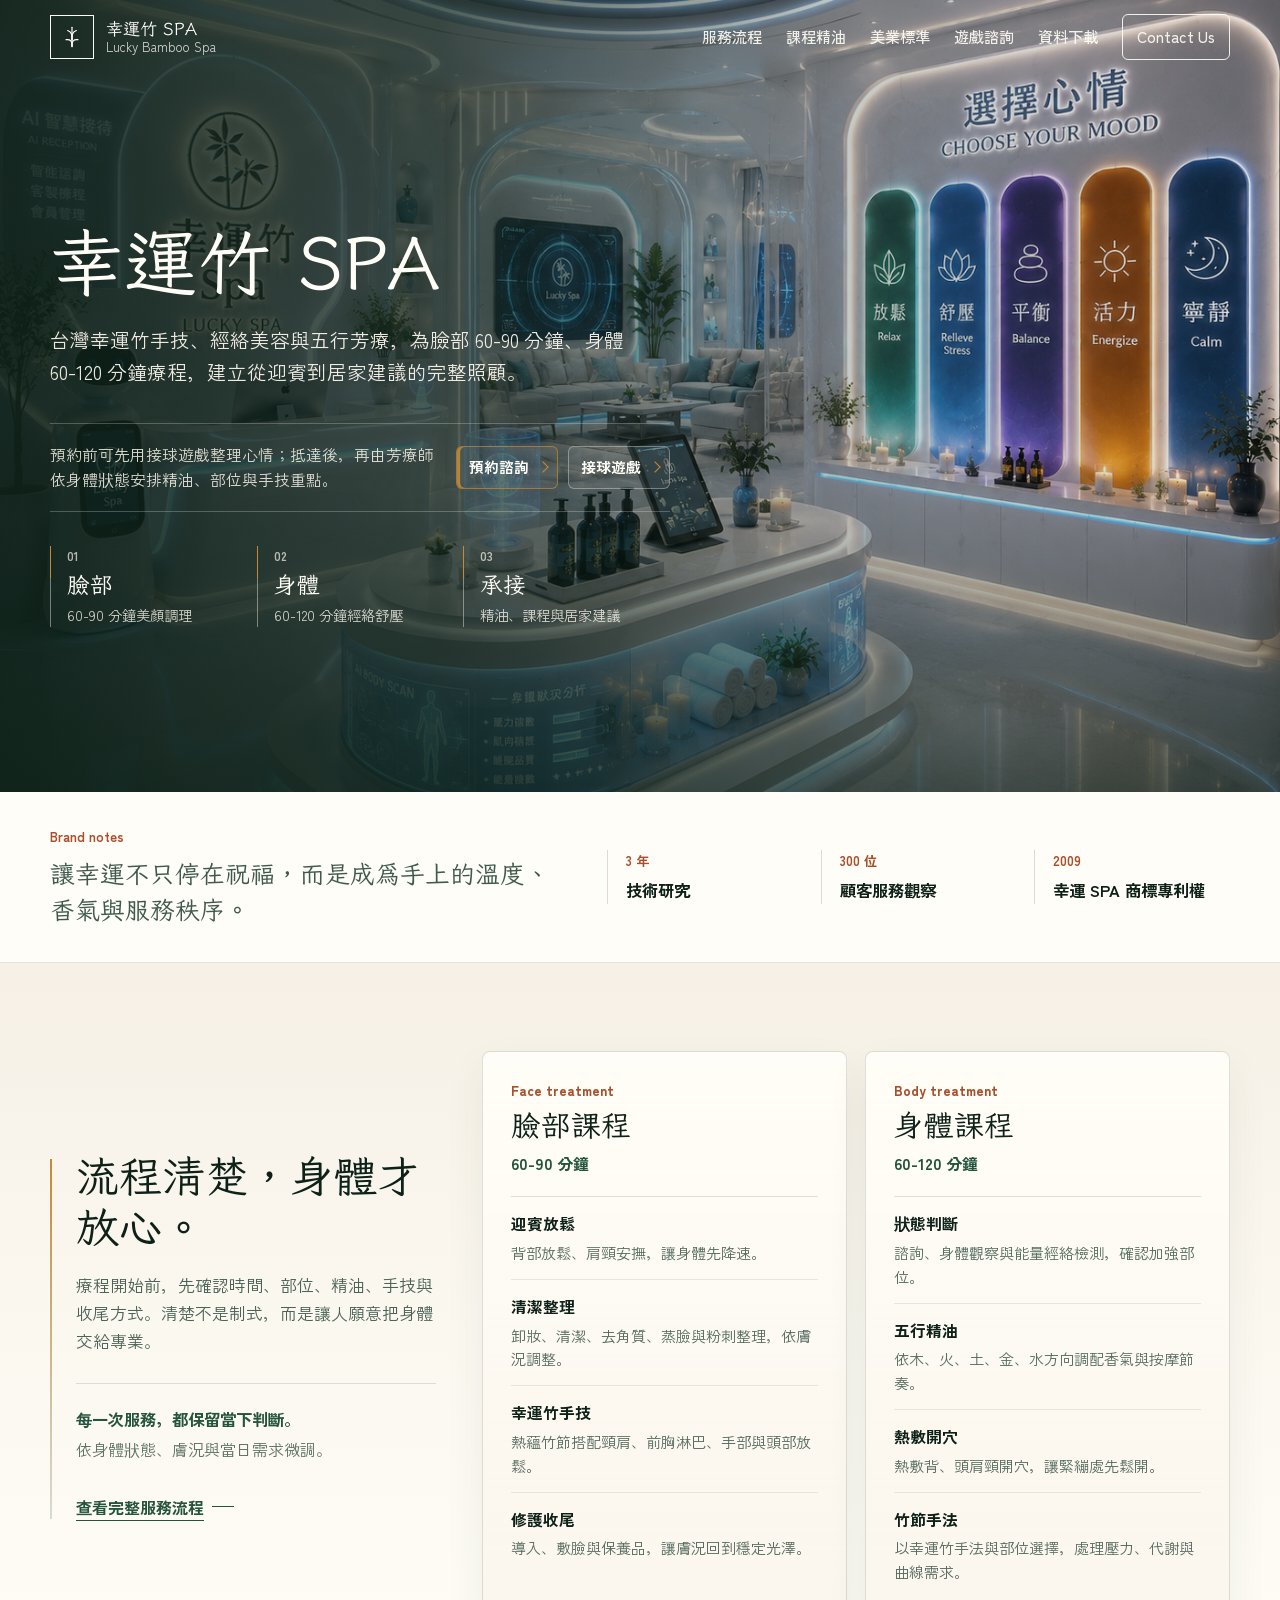
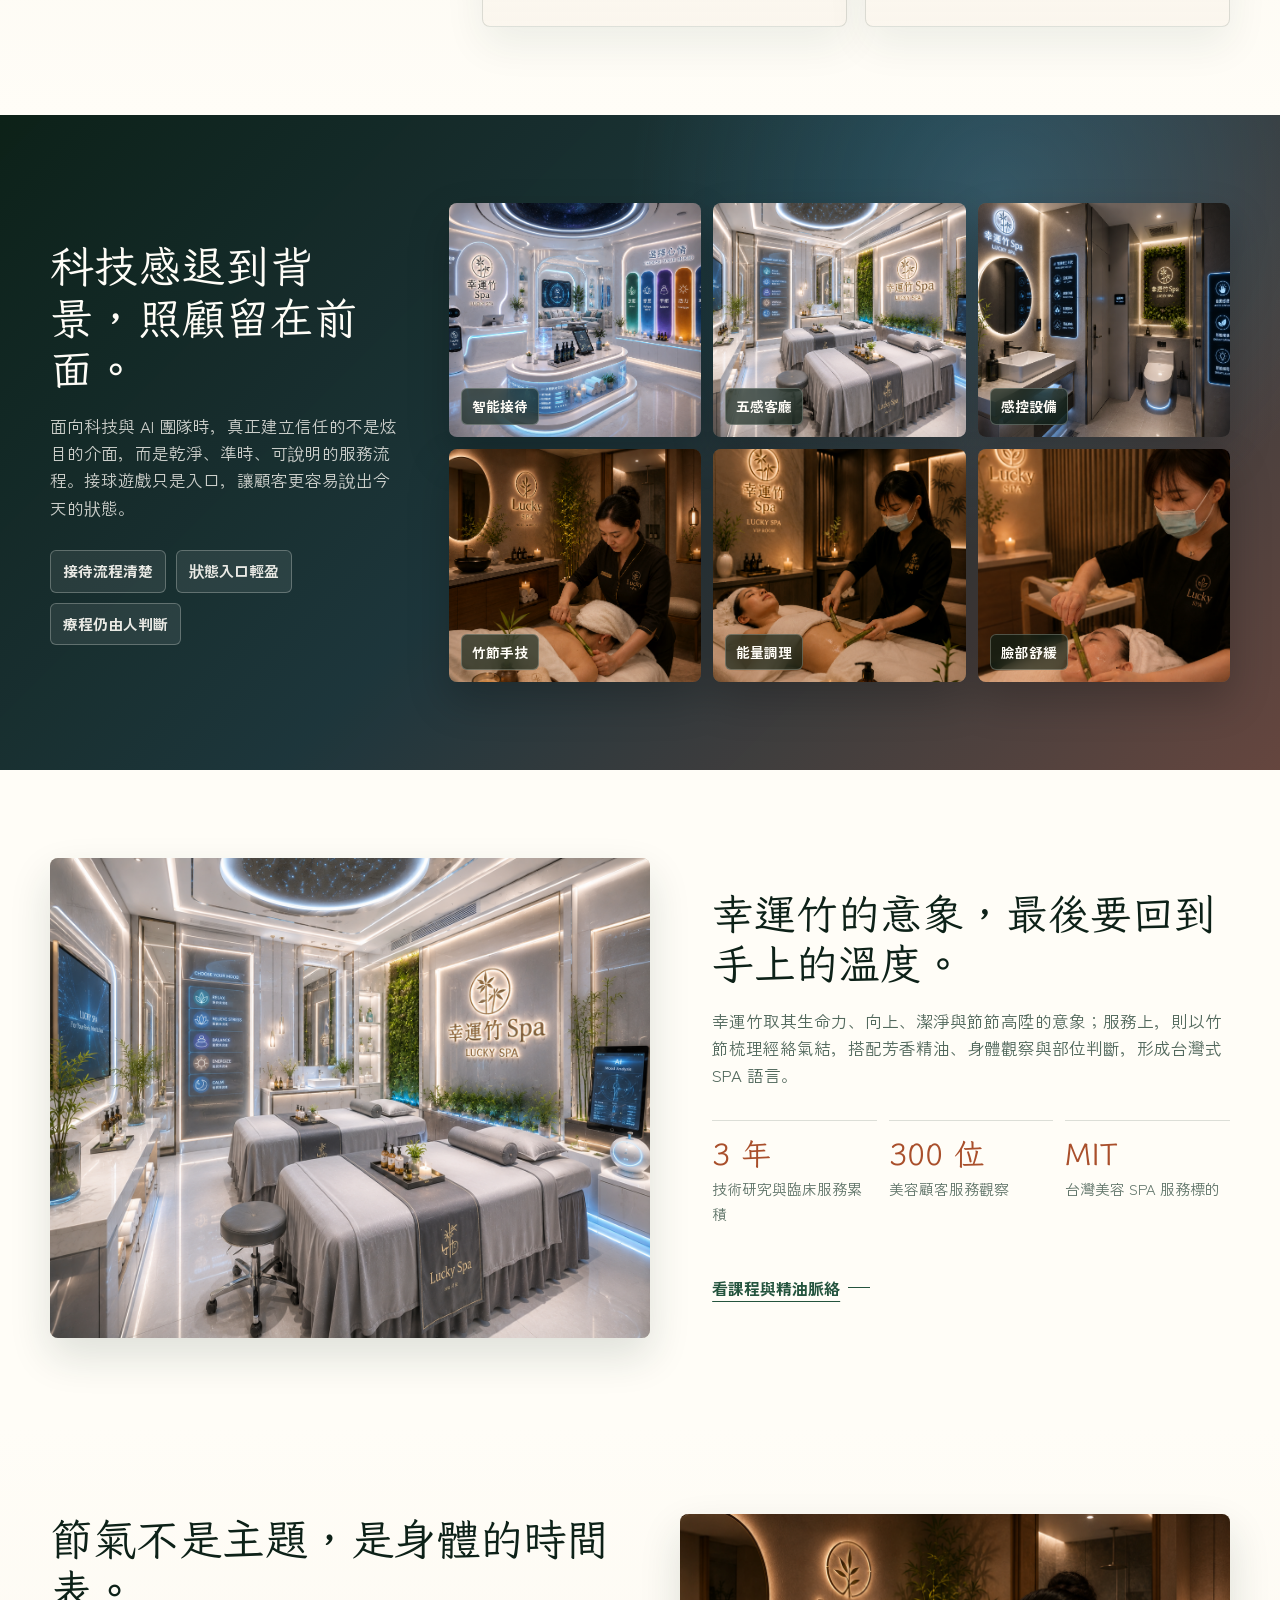
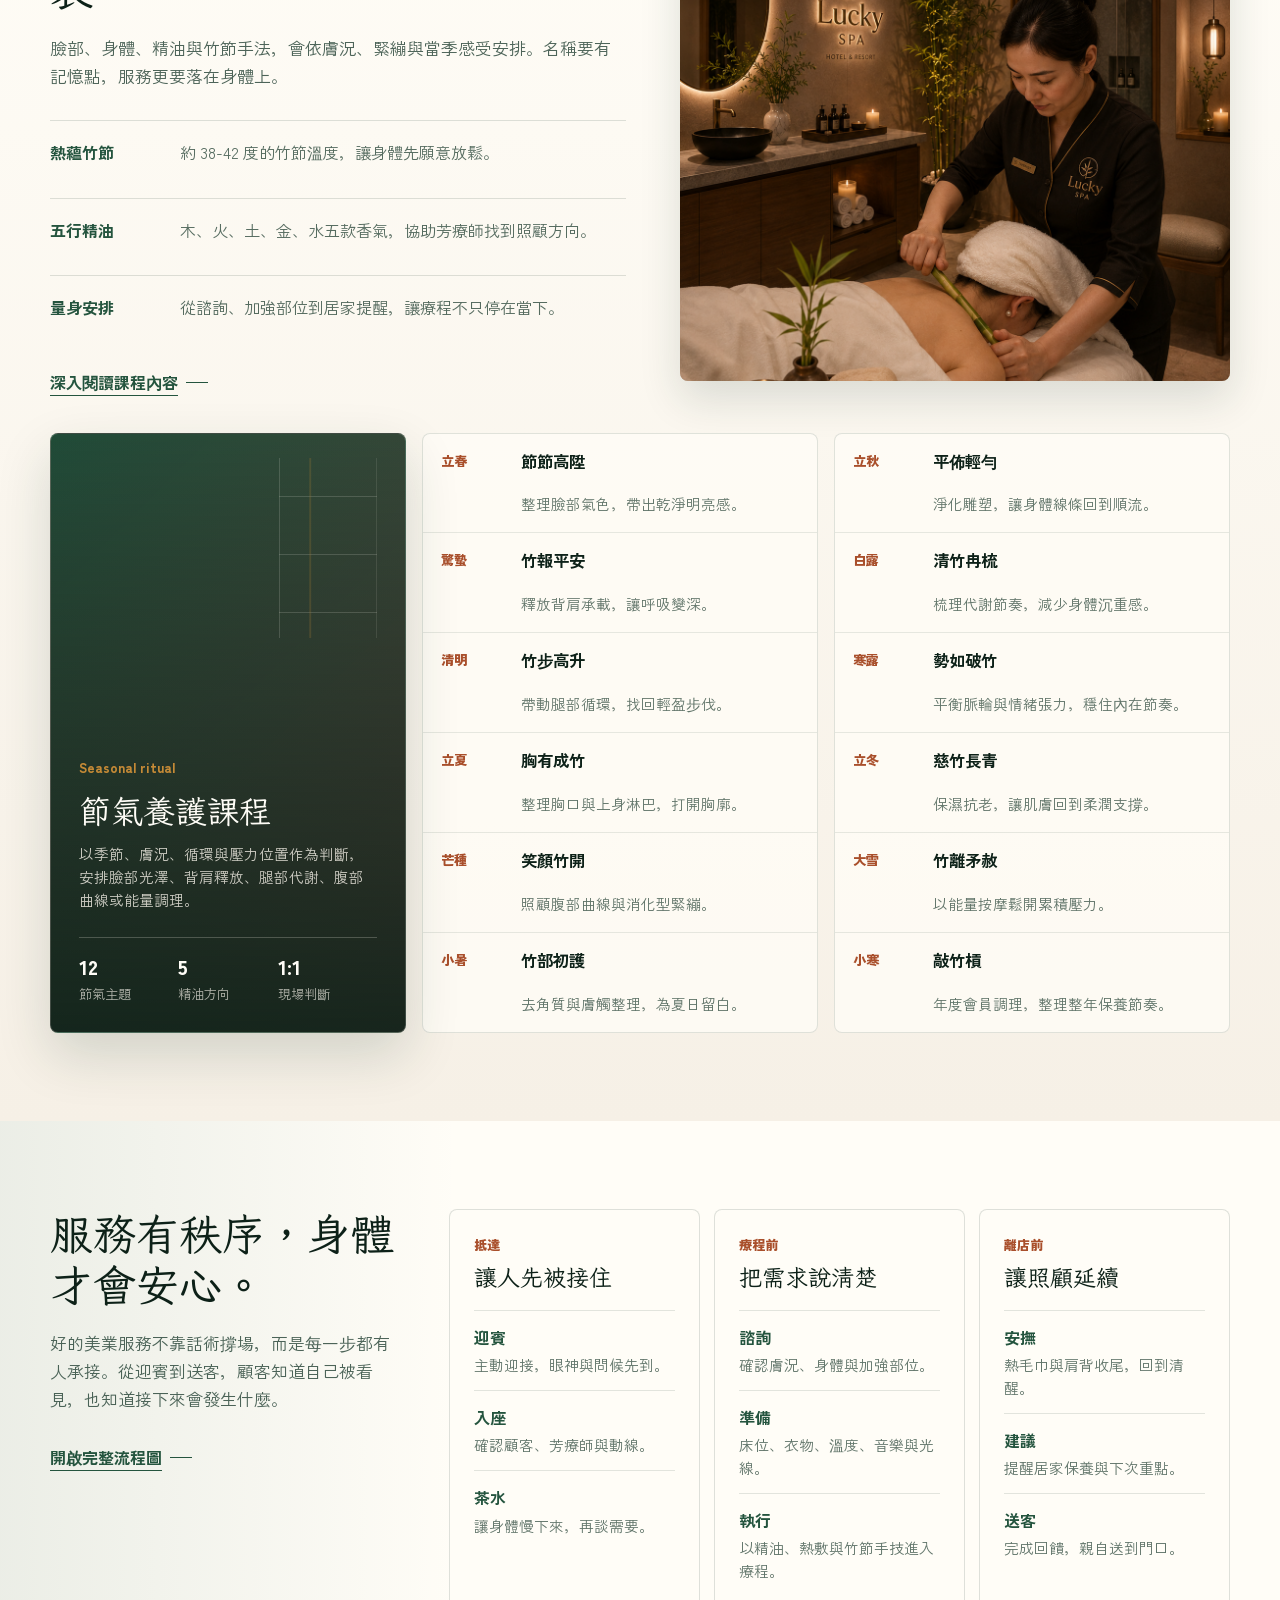
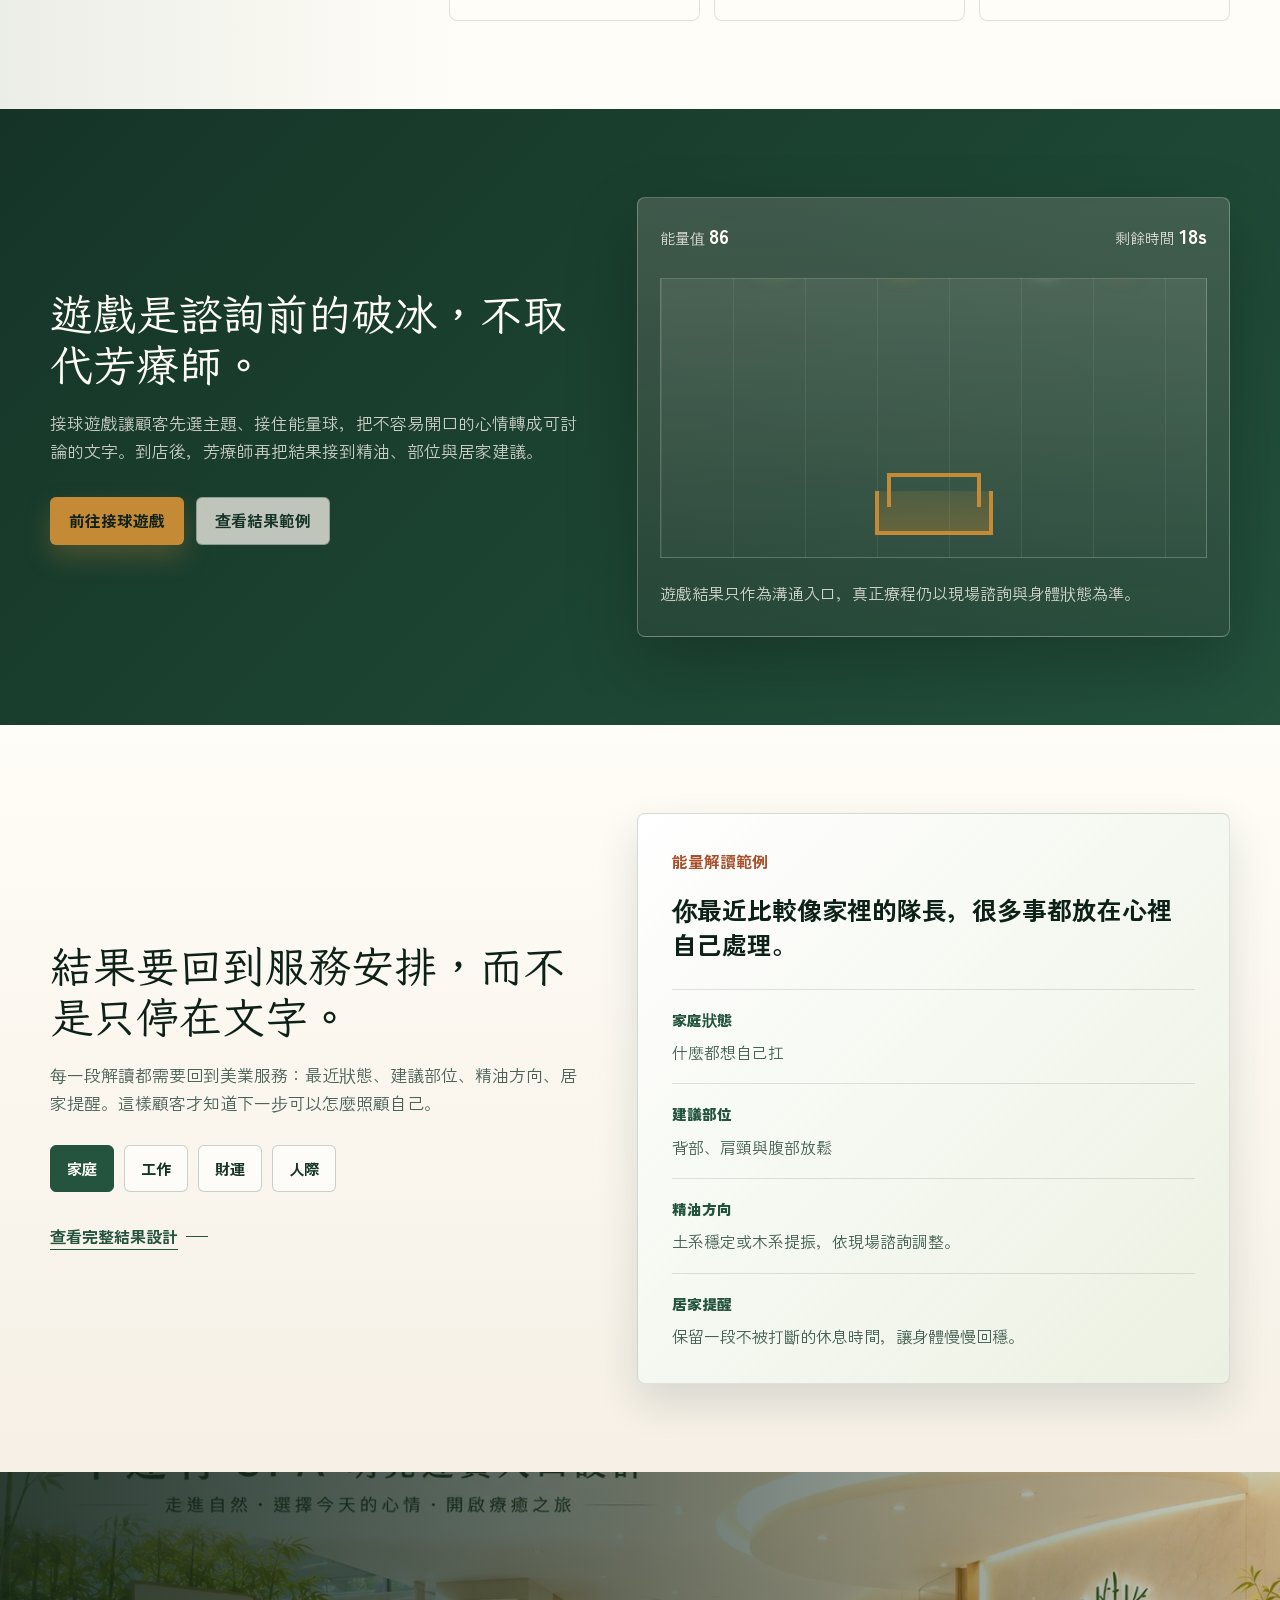
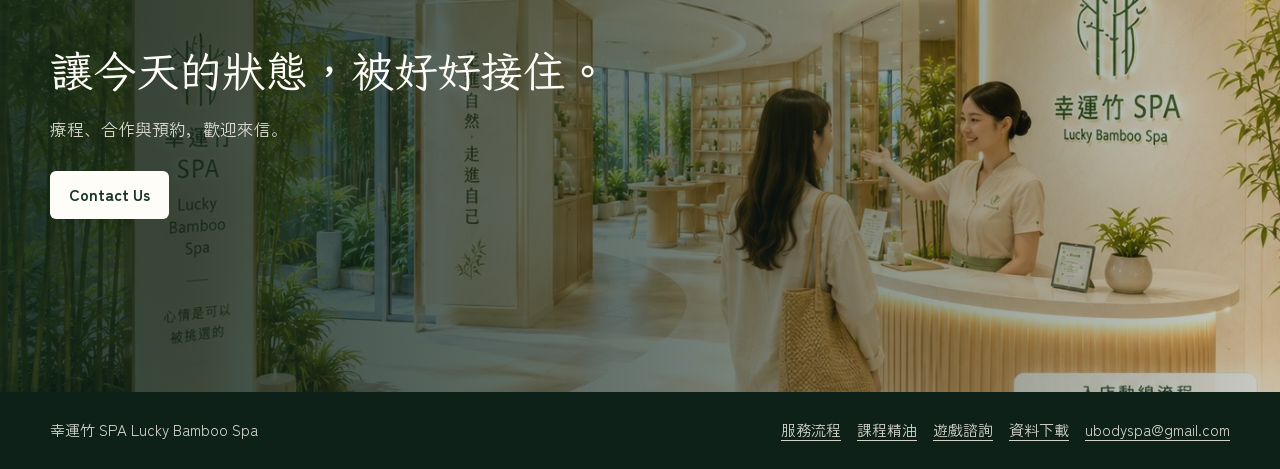
==== commit 461efb71: "-" ====
--- a/index.html
+++ b/index.html
@@ -6,12 +6,12 @@
     <title>幸運竹 SPA | Lucky Bamboo Spa</title>
     <meta
       name="description"
-      content="幸運竹 SPA 以五感療癒、幸運竹手技、五行芳療與狀態解讀，陪你從心情選擇走向更安定的身心照顧。"
+      content="幸運竹 SPA 以台灣幸運竹手技、經絡美容、五行精油與完整服務流程，提供臉部 60-90 分鐘與身體 60-120 分鐘的量身 SPA 照顧。"
     />
     <meta property="og:title" content="幸運竹 SPA | Lucky Bamboo Spa" />
     <meta
       property="og:description"
-      content="五感、五行、智能互動與幸運竹手技，讓身心回到清明而有力量的狀態。"
+      content="台灣幸運竹手技、五行芳療與美業標準流程，讓療程從迎賓、諮詢到居家建議都有承接。"
     />
     <meta property="og:type" content="website" />
     <meta property="og:image" content="assets/img/8FF1040E-0295-4F24-A9E4-1C1F6B51227F.png" />
@@ -55,10 +55,10 @@
       </button>
 
       <nav class="site-nav" aria-label="主要導覽" data-nav>
-        <a href="experience.html">五感體驗</a>
+        <a href="experience.html">服務流程</a>
         <a href="courses.html">課程精油</a>
-        <a href="#journey">療癒流程</a>
-        <a href="insights.html">結果解讀</a>
+        <a href="#journey">美業標準</a>
+        <a href="insights.html">遊戲諮詢</a>
         <a href="resources.html">資料下載</a>
         <a class="nav-contact" href="mailto:ubodyspa@gmail.com">Contact Us</a>
       </nav>
@@ -75,93 +75,90 @@
           <div class="hero__content">
             <h1>幸運竹 SPA</h1>
             <p class="hero__lead">
-              五感、五行與智能互動在同一個場域裡流動。先選擇心情，再讓香氣與幸運竹手技，把身體帶回清明有力的狀態。
-            </p>
-            <div class="hero__actions" aria-label="主要行動">
-              <a class="button button--primary" href="https://connact.my.canva.site/cah9p7fm1k7cdn3t" target="_blank" rel="noopener">
-                <span class="button__icon" aria-hidden="true">
-                  <svg viewBox="0 0 24 24"><path d="M5 12h14" /><path d="m13 6 6 6-6 6" /></svg>
-                </span>
-                啟動接球遊戲
-              </a>
-              <a class="button button--ghost" href="experience.html">探索療癒場域</a>
-            </div>
-            <dl class="hero__signals" aria-label="品牌重點">
-              <div>
-                <dt>MIT</dt>
-                <dd>台灣幸運竹手技，回到身體深處</dd>
-              </div>
-              <div>
-                <dt>Tech</dt>
-                <dd>心情互動、智能接待與高潔淨感</dd>
-              </div>
-              <div>
-                <dt>五行</dt>
-                <dd>香氣、經絡與課程回應當下狀態</dd>
-              </div>
-            </dl>
-          </div>
-        </div>
-      </section>
-
-      <section class="section section--intro" id="experience">
-        <div class="section__inner intro-grid">
+              台灣幸運竹手技、經絡美容與五行芳療，為臉部 60-90 分鐘、身體 60-120 分鐘療程，建立從迎賓到居家建議的完整照顧。
+            </p>
+            <div class="hero__entry" aria-label="今日入口">
+              <p>預約前可先用接球遊戲整理心情；抵達後，再由芳療師依身體狀態安排精油、部位與手技重點。</p>
+              <div class="hero__entry-links">
+                <a href="mailto:ubodyspa@gmail.com">預約諮詢</a>
+                <a href="https://connact.my.canva.site/cah9p7fm1k7cdn3t" target="_blank" rel="noopener">接球遊戲</a>
+              </div>
+            </div>
+            <ol class="hero__path" aria-label="幸運竹 SPA 狀態路徑">
+              <li>
+                <span>01</span>
+                <strong>臉部</strong>
+                <em>60-90 分鐘美顏調理</em>
+              </li>
+              <li>
+                <span>02</span>
+                <strong>身體</strong>
+                <em>60-120 分鐘經絡舒壓</em>
+              </li>
+              <li>
+                <span>03</span>
+                <strong>承接</strong>
+                <em>精油、課程與居家建議</em>
+              </li>
+            </ol>
+          </div>
+        </div>
+      </section>
+
+      <section class="ritual-strip" aria-label="幸運竹 SPA 入場儀式">
+        <div class="ritual-strip__inner">
+          <div class="ritual-strip__copy">
+            <span>Brand notes</span>
+            <p>讓幸運不只停在祝福，而是成為手上的溫度、香氣與服務秩序。</p>
+          </div>
+          <ol>
+            <li><span>3 年</span><strong>技術研究</strong></li>
+            <li><span>300 位</span><strong>顧客服務觀察</strong></li>
+            <li><span>2009</span><strong>幸運 SPA 商標專利權</strong></li>
+          </ol>
+        </div>
+      </section>
+
+      <section class="section service-menu-section" id="experience">
+        <div class="section__inner service-menu-layout">
           <div class="section-copy section-copy--anchored">
-            <h2>先安靜，能量才回得來。</h2>
-            <p>
-              光、香氣、聲音、茶水與觸感一起降噪。身體放鬆後，真正需要被照顧的地方會自然浮現。
+            <h2>流程清楚，身體才放心。</h2>
+            <p>
+              療程開始前，先確認時間、部位、精油、手技與收尾方式。清楚不是制式，而是讓人願意把身體交給專業。
             </p>
             <div class="sense-anchor">
-              <strong>空間先接住人，療程再深入。</strong>
-              <span>從感受開始，而不是從說明開始。</span>
-            </div>
-            <a class="text-link" href="experience.html">走進五感體驗</a>
-          </div>
-          <div class="sense-panel" aria-label="五感療癒內容">
-            <article class="sense-row">
-              <span class="sense-mark" aria-hidden="true">
-                <svg viewBox="0 0 24 24"><path d="M4 12c2.2-3.6 4.9-5.4 8-5.4s5.8 1.8 8 5.4c-2.2 3.6-4.9 5.4-8 5.4S6.2 15.6 4 12Z" /><path d="M12 9.3a2.7 2.7 0 1 1 0 5.4 2.7 2.7 0 0 1 0-5.4Z" /></svg>
-              </span>
-              <div>
-                <h3>視覺 Vision</h3>
-                <p>竹影、暖光與留白，讓視線先柔軟。</p>
-              </div>
-            </article>
-            <article class="sense-row">
-              <span class="sense-mark" aria-hidden="true">
-                <svg viewBox="0 0 24 24"><path d="M8 18V6l10-2v12" /><path d="M8 10l10-2" /><circle cx="6" cy="18" r="2.4" /><circle cx="16" cy="16" r="2.4" /></svg>
-              </span>
-              <div>
-                <h3>聽覺 Hearing</h3>
-                <p>自然音與低干擾節奏，讓注意力回來。</p>
-              </div>
-            </article>
-            <article class="sense-row">
-              <span class="sense-mark" aria-hidden="true">
-                <svg viewBox="0 0 24 24"><path d="M12 4c2.7 3.4 5.2 6.2 5.2 9.6a5.2 5.2 0 0 1-10.4 0C6.8 10.2 9.3 7.4 12 4Z" /><path d="M12 14c1.2-1.8 2.6-2.9 4.2-3.3" /></svg>
-              </span>
-              <div>
-                <h3>嗅覺 Smell</h3>
-                <p>五行精油，替情緒打開入口。</p>
-              </div>
-            </article>
-            <article class="sense-row">
-              <span class="sense-mark" aria-hidden="true">
-                <svg viewBox="0 0 24 24"><path d="M8 12V6.2a1.8 1.8 0 0 1 3.6 0V12" /><path d="M11.6 11V4.8a1.8 1.8 0 0 1 3.6 0V12" /><path d="M15.2 12V7.8a1.8 1.8 0 0 1 3.6 0v5.9c0 4.4-2.8 7.1-7 7.1-3.7 0-6.6-2.7-6.6-6.6V12a1.8 1.8 0 1 1 3.6 0v1.7" /></svg>
-              </span>
-              <div>
-                <h3>觸覺 Touch</h3>
-                <p>木質、織品與支撐感，穩住身體。</p>
-              </div>
-            </article>
-            <article class="sense-row">
-              <span class="sense-mark" aria-hidden="true">
-                <svg viewBox="0 0 24 24"><path d="M4.5 8.2h11v4.6a4.8 4.8 0 0 1-4.8 4.8H9.3a4.8 4.8 0 0 1-4.8-4.8V8.2Z" /><path d="M15.5 9.4h2a2.8 2.8 0 0 1 0 5.6h-2" /><path d="M5 20h14" /></svg>
-              </span>
-              <div>
-                <h3>味覺 Taste</h3>
-                <p>溫熱茶飲，讓餘韻回甘。</p>
-              </div>
+              <strong>每一次服務，都保留當下判斷。</strong>
+              <span>依身體狀態、膚況與當日需求微調。</span>
+            </div>
+            <a class="text-link" href="experience.html">查看完整服務流程</a>
+          </div>
+          <div class="service-menu" aria-label="幸運竹 SPA 服務項目">
+            <article class="service-course">
+              <div class="service-course__head">
+                <span>Face treatment</span>
+                <h3>臉部課程</h3>
+                <strong>60-90 分鐘</strong>
+              </div>
+              <ul>
+                <li><strong>迎賓放鬆</strong><span>背部放鬆、肩頸安撫，讓身體先降速。</span></li>
+                <li><strong>清潔整理</strong><span>卸妝、清潔、去角質、蒸臉與粉刺整理，依膚況調整。</span></li>
+                <li><strong>幸運竹手技</strong><span>熱蘊竹節搭配頸肩、前胸淋巴、手部與頭部放鬆。</span></li>
+                <li><strong>修護收尾</strong><span>導入、敷臉與保養品，讓膚況回到穩定光澤。</span></li>
+              </ul>
+            </article>
+
+            <article class="service-course">
+              <div class="service-course__head">
+                <span>Body treatment</span>
+                <h3>身體課程</h3>
+                <strong>60-120 分鐘</strong>
+              </div>
+              <ul>
+                <li><strong>狀態判斷</strong><span>諮詢、身體觀察與能量經絡檢測，確認加強部位。</span></li>
+                <li><strong>五行精油</strong><span>依木、火、土、金、水方向調配香氣與按摩節奏。</span></li>
+                <li><strong>熱敷開穴</strong><span>熱敷背、頭肩頸開穴，讓緊繃處先鬆開。</span></li>
+                <li><strong>竹節手法</strong><span>以幸運竹手法與部位選擇，處理壓力、代謝與曲線需求。</span></li>
+              </ul>
             </article>
           </div>
         </div>
@@ -170,14 +167,14 @@
       <section class="section tech-section" id="tech" aria-labelledby="tech-title">
         <div class="section__inner tech-layout">
           <div class="tech-copy">
-            <h2 id="tech-title">科技感，要讓人更安心。</h2>
-            <p>
-              面向重視體驗細節的科技團隊，幸運竹 SPA 將智能接待、心情互動、環境感控與手技服務放在同一個節奏裡：精準、潔淨，也保留人的溫度。
+            <h2 id="tech-title">科技感退到背景，照顧留在前面。</h2>
+            <p>
+              面向科技與 AI 團隊時，真正建立信任的不是炫目的介面，而是乾淨、準時、可說明的服務流程。接球遊戲只是入口，讓顧客更容易說出今天的狀態。
             </p>
             <div class="tech-points" aria-label="科技體驗重點">
-              <span>智能入口</span>
-              <span>高潔淨感</span>
-              <span>手技溫度</span>
+              <span>接待流程清楚</span>
+              <span>狀態入口輕盈</span>
+              <span>療程仍由人判斷</span>
             </div>
           </div>
           <div class="tech-gallery" aria-label="幸運竹 SPA 科技與療癒場域">
@@ -215,22 +212,22 @@
             <img src="assets/img/5D201EBA-215D-462D-8BEA-45C6744D9DAC.png" alt="幸運竹 SPA 兼具科技感與療癒感的雙人療程空間" loading="lazy" />
           </div>
           <div class="origin-copy">
-            <h2>竹的生命力，長成一套安定身心的服務。</h2>
-            <p>
-              幸運竹象徵淨化、向上與節節高陞。它不是裝飾，而是手技、芳療與身體觀察共同承接的核心。
+            <h2>幸運竹的意象，最後要回到手上的溫度。</h2>
+            <p>
+              幸運竹取其生命力、向上、潔淨與節節高陞的意象；服務上，則以竹節梳理經絡氣結，搭配芳香精油、身體觀察與部位判斷，形成台灣式 SPA 語言。
             </p>
             <div class="origin-points" aria-label="幸運竹 SPA 品牌脈絡">
               <div>
                 <strong>3 年</strong>
-                <span>研發與服務累積</span>
-              </div>
-              <div>
-                <strong>300+</strong>
-                <span>顧客回饋調整</span>
-              </div>
-              <div>
-                <strong>五行</strong>
-                <span>以香氣回應狀態</span>
+                <span>技術研究與臨床服務累積</span>
+              </div>
+              <div>
+                <strong>300 位</strong>
+                <span>美容顧客服務觀察</span>
+              </div>
+              <div>
+                <strong>MIT</strong>
+                <span>台灣美容 SPA 服務標的</span>
               </div>
             </div>
             <a class="text-link" href="courses.html">看課程與精油脈絡</a>
@@ -241,96 +238,161 @@
       <section class="section programs-section" id="programs">
         <div class="section__inner programs-layout">
           <div class="programs-copy">
-            <h2>有技術，也有靈性。</h2>
-            <p>
-              幸運竹手技、經絡美容與五行精油彼此相扣。療程不照表演出，而是依照當下身體與情緒調整。
+            <h2>節氣不是主題，是身體的時間表。</h2>
+            <p>
+              臉部、身體、精油與竹節手法，會依膚況、緊繃與當季感受安排。名稱要有記憶點，服務更要落在身體上。
             </p>
             <ul class="craft-list">
               <li>
                 <strong>熱蘊竹節</strong>
-                <span>用溫度與節奏帶出深層放鬆。</span>
+                <span>約 38-42 度的竹節溫度，讓身體先願意放鬆。</span>
               </li>
               <li>
                 <strong>五行精油</strong>
-                <span>用香氣回應木、火、土、金、水。</span>
-              </li>
-              <li>
-                <strong>量身訂做</strong>
-                <span>諮詢、觀察與部位建議一起判斷。</span>
+                <span>木、火、土、金、水五款香氣，協助芳療師找到照顧方向。</span>
+              </li>
+              <li>
+                <strong>量身安排</strong>
+                <span>從諮詢、加強部位到居家提醒，讓療程不只停在當下。</span>
               </li>
             </ul>
             <a class="text-link" href="courses.html">深入閱讀課程內容</a>
           </div>
 
           <div class="programs-media">
-            <img src="assets/img/549A28E1-1E7C-49CC-8EEA-E7A3C28204A7.png" alt="幸運竹 SPA 幸運竹手技與暖光療程空間" loading="lazy" />
-          </div>
-
-          <div class="course-grid" aria-label="幸運竹 SPA 課程範例">
+            <img src="assets/img/549A28E1-1E7C-49CC-8EEA-E7A3C28204A7.png" alt="幸運竹 SPA 幸運竹手技與暖光療程空間" />
+          </div>
+
+          <div class="course-grid course-grid--seasonal" aria-label="幸運竹 SPA 課程範例">
+            <article class="course-feature">
+              <span>Seasonal ritual</span>
+              <h3>節氣養護課程</h3>
+              <p>以季節、膚況、循環與壓力位置作為判斷，安排臉部光澤、背肩釋放、腿部代謝、腹部曲線或能量調理。</p>
+              <dl class="course-feature__meta" aria-label="節氣課程設計">
+                <div>
+                  <dt>12</dt>
+                  <dd>節氣主題</dd>
+                </div>
+                <div>
+                  <dt>5</dt>
+                  <dd>精油方向</dd>
+                </div>
+                <div>
+                  <dt>1:1</dt>
+                  <dd>現場判斷</dd>
+                </div>
+              </dl>
+            </article>
+
+            <div class="course-cluster" aria-label="春夏節氣課程">
+              <article>
+                <span>立春</span>
+                <h3>節節高陞</h3>
+                <p>整理臉部氣色，帶出乾淨明亮感。</p>
+              </article>
+              <article>
+                <span>驚蟄</span>
+                <h3>竹報平安</h3>
+                <p>釋放背肩承載，讓呼吸變深。</p>
+              </article>
+              <article>
+                <span>清明</span>
+                <h3>竹步高升</h3>
+                <p>帶動腿部循環，找回輕盈步伐。</p>
+              </article>
+              <article>
+                <span>立夏</span>
+                <h3>胸有成竹</h3>
+                <p>整理胸口與上身淋巴，打開胸廓。</p>
+              </article>
+              <article>
+                <span>芒種</span>
+                <h3>笑顏竹開</h3>
+                <p>照顧腹部曲線與消化型緊繃。</p>
+              </article>
+              <article>
+                <span>小暑</span>
+                <h3>竹部初護</h3>
+                <p>去角質與膚觸整理，為夏日留白。</p>
+              </article>
+            </div>
+
+            <div class="course-cluster" aria-label="秋冬節氣課程">
+              <article>
+                <span>立秋</span>
+                <h3>平佈輕勻</h3>
+                <p>淨化雕塑，讓身體線條回到順流。</p>
+              </article>
+              <article>
+                <span>白露</span>
+                <h3>清竹冉梳</h3>
+                <p>梳理代謝節奏，減少身體沉重感。</p>
+              </article>
+              <article>
+                <span>寒露</span>
+                <h3>勢如破竹</h3>
+                <p>平衡脈輪與情緒張力，穩住內在節奏。</p>
+              </article>
+              <article>
+                <span>立冬</span>
+                <h3>慈竹長青</h3>
+                <p>保濕抗老，讓肌膚回到柔潤支撐。</p>
+              </article>
+              <article>
+                <span>大雪</span>
+                <h3>竹離矛赦</h3>
+                <p>以能量按摩鬆開累積壓力。</p>
+              </article>
+              <article>
+                <span>小寒</span>
+                <h3>敲竹槓</h3>
+                <p>年度會員調理，整理整年保養節奏。</p>
+              </article>
+            </div>
+          </div>
+        </div>
+      </section>
+
+      <section class="section media-section" id="journey">
+        <div class="section__inner journey-layout">
+          <div class="journey-copy">
+            <h2>服務有秩序，身體才會安心。</h2>
+            <p>
+              好的美業服務不靠話術撐場，而是每一步都有人承接。從迎賓到送客，顧客知道自己被看見，也知道接下來會發生什麼。
+            </p>
+            <a class="text-link" href="img/198BA5E9-F894-4D27-A83D-16D533ABD451.png" target="_blank" rel="noopener">開啟完整流程圖</a>
+          </div>
+
+          <div class="standard-board" aria-label="美業服務標準流程">
             <article>
-              <h3>節節高陞</h3>
-              <p>美顏開運，帶出明亮膚感。</p>
-            </article>
+              <span>抵達</span>
+              <h3>讓人先被接住</h3>
+              <ol>
+                <li><strong>迎賓</strong><em>主動迎接，眼神與問候先到。</em></li>
+                <li><strong>入座</strong><em>確認顧客、芳療師與動線。</em></li>
+                <li><strong>茶水</strong><em>讓身體慢下來，再談需要。</em></li>
+              </ol>
+            </article>
+
             <article>
-              <h3>竹報平安</h3>
-              <p>背舒活絡，釋放壓力承載。</p>
-            </article>
+              <span>療程前</span>
+              <h3>把需求說清楚</h3>
+              <ol>
+                <li><strong>諮詢</strong><em>確認膚況、身體與加強部位。</em></li>
+                <li><strong>準備</strong><em>床位、衣物、溫度、音樂與光線。</em></li>
+                <li><strong>執行</strong><em>以精油、熱敷與竹節手技進入療程。</em></li>
+              </ol>
+            </article>
+
             <article>
-              <h3>竹步高升</h3>
-              <p>美腿代謝，喚醒輕盈感。</p>
-            </article>
-            <article>
-              <h3>勢如破竹</h3>
-              <p>平衡脈輪，讓節奏回穩。</p>
-            </article>
-            <article>
-              <h3>竹離矛赦</h3>
-              <p>能量按摩，釋放緊繃。</p>
-            </article>
-          </div>
-        </div>
-      </section>
-
-      <section class="section media-section" id="journey">
-        <div class="section__inner journey-grid">
-          <a class="media-frame media-frame--complete media-frame--wide" href="img/198BA5E9-F894-4D27-A83D-16D533ABD451.png" target="_blank" rel="noopener" aria-label="開啟完整體驗動線流程圖">
-            <img src="img/198BA5E9-F894-4D27-A83D-16D533ABD451.png" alt="幸運竹 SPA 體驗動線流程圖，從迎賓、五行情緒選擇、狀態檢測、茶水、諮詢到 SPA 療程與顧客回訪" />
-          </a>
-          <div class="journey-copy">
-            <h2>四個節奏，從抵達到回到生活。</h2>
-            <p>
-              迎接、辨識、安排、承接。簡單，但不隨便。
-            </p>
-            <ol class="timeline" aria-label="療癒流程">
-              <li>
-                <span>01</span>
-                <div>
-                  <h3>迎賓安定</h3>
-                  <p>用光、茶與安靜建立安全感。</p>
-                </div>
-              </li>
-              <li>
-                <span>02</span>
-                <div>
-                  <h3>狀態辨識</h3>
-                  <p>讓情緒選擇與諮詢對齊需求。</p>
-                </div>
-              </li>
-              <li>
-                <span>03</span>
-                <div>
-                  <h3>精油與課程</h3>
-                  <p>以五行、部位與經絡安排重點。</p>
-                </div>
-              </li>
-              <li>
-                <span>04</span>
-                <div>
-                  <h3>結果承接</h3>
-                  <p>把結果延伸到療程與居家照顧。</p>
-                </div>
-              </li>
-            </ol>
+              <span>離店前</span>
+              <h3>讓照顧延續</h3>
+              <ol>
+                <li><strong>安撫</strong><em>熱毛巾與肩背收尾，回到清醒。</em></li>
+                <li><strong>建議</strong><em>提醒居家保養與下次重點。</em></li>
+                <li><strong>送客</strong><em>完成回饋，親自送到門口。</em></li>
+              </ol>
+            </article>
           </div>
         </div>
       </section>
@@ -338,16 +400,15 @@
       <section class="section game-section" id="game">
         <div class="section__inner game-layout">
           <div class="game-copy">
-            <h2>先玩，再靠近自己。</h2>
-            <p>
-              選主題、接住能量球，讓當下狀態有一個輕盈入口。結果會成為療程與居家照顧的起點。
+            <h2>遊戲是諮詢前的破冰，不取代芳療師。</h2>
+            <p>
+              接球遊戲讓顧客先選主題、接住能量球，把不容易開口的心情轉成可討論的文字。到店後，芳療師再把結果接到精油、部位與居家建議。
             </p>
             <div class="game-actions">
               <a class="button button--primary" href="https://connact.my.canva.site/cah9p7fm1k7cdn3t" target="_blank" rel="noopener">
                 前往接球遊戲
               </a>
               <a class="button button--ghost-dark" href="#result">查看結果範例</a>
-              <a class="button button--ghost-dark" href="insights.html">了解解讀邏輯</a>
             </div>
           </div>
 
@@ -363,7 +424,7 @@
               <span class="energy-ball energy-ball--copper"></span>
               <span class="basket"></span>
             </div>
-            <p>專注、速度與選擇，會轉成更容易理解的療癒方向。</p>
+            <p>遊戲結果只作為溝通入口，真正療程仍以現場諮詢與身體狀態為準。</p>
           </div>
         </div>
       </section>
@@ -371,9 +432,9 @@
       <section class="section result-section" id="result">
         <div class="section__inner result-layout">
           <div class="result-copy">
-            <h2>結果是一句提醒，不是一個標籤。</h2>
-            <p>
-              它把最近的狀態整理成溫柔、具體、能行動的文字，讓療程建議更自然。
+            <h2>結果要回到服務安排，而不是只停在文字。</h2>
+            <p>
+              每一段解讀都需要回到美業服務：最近狀態、建議部位、精油方向、居家提醒。這樣顧客才知道下一步可以怎麼照顧自己。
             </p>
             <div class="theme-switcher" role="tablist" aria-label="切換結果主題">
               <button class="theme-button is-active" type="button" role="tab" aria-selected="true" data-theme="family">家庭</button>
@@ -393,16 +454,16 @@
                 <dd data-result-state>什麼都想自己扛</dd>
               </div>
               <div>
-                <dt>最近需要</dt>
-                <dd data-result-need>學會放下一些</dd>
-              </div>
-              <div>
-                <dt>特質分析</dt>
-                <dd data-result-trait>你是行動派，習慣用實際成果證明自己。獨立、果敢，不喜歡拖泥帶水。</dd>
-              </div>
-              <div>
-                <dt>建議</dt>
-                <dd data-result-advice>嘗試慢下來聆聽內心聲音，適時尋求合作會讓成果加倍。</dd>
+                <dt>建議部位</dt>
+                <dd data-result-need>背部、肩頸與腹部放鬆</dd>
+              </div>
+              <div>
+                <dt>精油方向</dt>
+                <dd data-result-trait>土系穩定或木系提振，依現場諮詢調整。</dd>
+              </div>
+              <div>
+                <dt>居家提醒</dt>
+                <dd data-result-advice>保留一段不被打斷的休息時間，讓身體慢慢回穩。</dd>
               </div>
             </dl>
           </article>
@@ -426,9 +487,9 @@
     <footer class="site-footer">
       <p>幸運竹 SPA Lucky Bamboo Spa</p>
       <div class="footer-links">
-        <a href="experience.html">五感體驗</a>
+        <a href="experience.html">服務流程</a>
         <a href="courses.html">課程精油</a>
-        <a href="insights.html">結果解讀</a>
+        <a href="insights.html">遊戲諮詢</a>
         <a href="resources.html">資料下載</a>
         <a href="mailto:ubodyspa@gmail.com">ubodyspa@gmail.com</a>
       </div>
--- a/assets/css/styles.css
+++ b/assets/css/styles.css
@@ -327,29 +327,168 @@
   fill: none;
 }
 
-.hero__signals {
+.hero__entry {
+  display: grid;
+  grid-template-columns: minmax(260px, 1fr) auto;
+  gap: 22px;
+  align-items: center;
+  width: min(680px, 100%);
+  margin-top: 34px;
+  padding: 18px 0;
+  border-top: 1px solid rgba(255, 250, 241, 0.24);
+  border-bottom: 1px solid rgba(255, 250, 241, 0.24);
+}
+
+.hero__entry p {
+  margin: 0;
+  color: rgba(255, 250, 241, 0.84);
+  font-size: 0.98rem;
+}
+
+.hero__entry-links {
+  display: flex;
+  align-items: center;
+  gap: 10px;
+}
+
+.hero__entry-links a {
+  display: inline-flex;
+  align-items: center;
+  gap: 10px;
+  min-height: 40px;
+  padding: 8px 10px 8px 12px;
+  border: 1px solid rgba(255, 250, 241, 0.34);
+  border-radius: 6px;
+  color: var(--paper);
+  font-weight: 700;
+  font-size: 0.92rem;
+  background: rgba(255, 250, 241, 0.06);
+}
+
+.hero__entry-links a::after {
+  content: "";
+  width: 7px;
+  height: 7px;
+  border-top: 1px solid var(--gold);
+  border-right: 1px solid var(--gold);
+  color: var(--gold);
+  transform: rotate(45deg);
+}
+
+.hero__entry-links a:first-child {
+  border-color: rgba(197, 138, 54, 0.66);
+  box-shadow: inset 3px 0 0 rgba(197, 138, 54, 0.86);
+}
+
+.hero__path {
+  display: grid;
+  grid-template-columns: repeat(3, minmax(0, 1fr));
+  gap: 0;
+  width: min(720px, 100%);
+  margin: 34px 0 0;
+  padding: 0;
+  list-style: none;
+}
+
+.hero__path li {
+  position: relative;
+  display: grid;
+  gap: 6px;
+  border-left: 1px solid rgba(255, 250, 241, 0.42);
+  padding-left: 16px;
+}
+
+.hero__path li::before {
+  content: "";
+  position: absolute;
+  left: -1px;
+  top: 0;
+  width: 1px;
+  height: 32px;
+  background: var(--gold);
+}
+
+.hero__path span {
+  color: rgba(255, 250, 241, 0.68);
+  font-size: 0.76rem;
+  font-weight: 700;
+}
+
+.hero__path strong {
+  color: var(--paper);
+  font-size: 1.42rem;
+  font-family: "LXGW WenKai TC", "Zen Kaku Gothic New", "PingFang TC", serif;
+  font-weight: 400;
+  line-height: 1.1;
+}
+
+.hero__path em {
+  color: rgba(255, 250, 241, 0.8);
+  font-size: 0.9rem;
+  font-style: normal;
+}
+
+.ritual-strip {
+  position: relative;
+  z-index: 2;
+  background: var(--paper);
+  border-bottom: 1px solid rgba(21, 52, 39, 0.12);
+}
+
+.ritual-strip__inner {
+  display: grid;
+  grid-template-columns: minmax(320px, 0.9fr) minmax(520px, 1.1fr);
+  gap: 48px;
+  align-items: center;
+  width: min(var(--max), calc(100% - 44px));
+  margin: 0 auto;
+  padding: 34px 0;
+}
+
+.ritual-strip__copy {
+  display: grid;
+  gap: 8px;
+}
+
+.ritual-strip__copy > span {
+  color: var(--copper);
+  font-size: 0.82rem;
+  font-weight: 700;
+}
+
+.ritual-strip p {
+  margin: 0;
+  color: rgba(21, 52, 39, 0.82);
+  font-family: "LXGW WenKai TC", "Zen Kaku Gothic New", "PingFang TC", serif;
+  font-size: 1.55rem;
+  line-height: 1.45;
+}
+
+.ritual-strip ol {
   display: grid;
   grid-template-columns: repeat(3, minmax(0, 1fr));
   gap: 18px;
-  width: min(720px, 100%);
-  margin: 46px 0 0;
-}
-
-.hero__signals div {
-  border-left: 1px solid rgba(255, 250, 241, 0.42);
-  padding-left: 16px;
-}
-
-.hero__signals dt {
-  font-size: 1.45rem;
-  font-family: "LXGW WenKai TC", "Zen Kaku Gothic New", "PingFang TC", serif;
-  font-weight: 400;
-}
-
-.hero__signals dd {
-  margin: 6px 0 0;
-  color: rgba(255, 250, 241, 0.8);
-  font-size: 0.9rem;
+  margin: 0;
+  padding: 0;
+  list-style: none;
+}
+
+.ritual-strip li {
+  display: grid;
+  gap: 6px;
+  padding-left: 18px;
+  border-left: 1px solid rgba(21, 52, 39, 0.16);
+}
+
+.ritual-strip span {
+  color: var(--copper);
+  font-size: 0.82rem;
+  font-weight: 700;
+}
+
+.ritual-strip strong {
+  color: var(--ink-strong);
+  font-size: 1.02rem;
 }
 
 .section {
@@ -391,10 +530,22 @@
     linear-gradient(180deg, var(--cream) 0%, #f9f6ee 52%, var(--mist) 100%);
 }
 
+.service-menu-section {
+  background:
+    linear-gradient(180deg, var(--cream) 0%, #fbf8f0 48%, var(--paper) 100%);
+}
+
 .intro-grid {
   display: grid;
   grid-template-columns: minmax(320px, 0.9fr) minmax(420px, 1fr);
   gap: 72px;
+  align-items: center;
+}
+
+.service-menu-layout {
+  display: grid;
+  grid-template-columns: minmax(300px, 0.68fr) minmax(620px, 1.32fr);
+  gap: 46px;
   align-items: center;
 }
 
@@ -435,6 +586,8 @@
   align-items: center;
   gap: 8px;
   width: fit-content;
+  min-height: 40px;
+  padding: 6px 0;
   margin-top: 24px;
   color: var(--leaf);
   font-weight: 700;
@@ -504,6 +657,88 @@
   font-size: 0.95rem;
 }
 
+.service-menu {
+  display: grid;
+  grid-template-columns: repeat(2, minmax(0, 1fr));
+  gap: 18px;
+}
+
+.service-course {
+  display: flex;
+  flex-direction: column;
+  min-height: 480px;
+  padding: 28px;
+  border: 1px solid rgba(21, 52, 39, 0.14);
+  border-radius: var(--radius);
+  background:
+    linear-gradient(180deg, rgba(255, 253, 247, 0.82), rgba(248, 242, 231, 0.58)),
+    var(--paper);
+  box-shadow: 0 18px 42px rgba(21, 52, 39, 0.07);
+}
+
+.service-course + .service-course {
+  border-top: 1px solid rgba(21, 52, 39, 0.14);
+}
+
+.service-course__head {
+  display: grid;
+  align-content: start;
+  gap: 8px;
+  padding-bottom: 20px;
+  border-bottom: 1px solid rgba(21, 52, 39, 0.13);
+}
+
+.service-course__head span,
+.course-grid article > span {
+  color: var(--copper);
+  font-size: 0.82rem;
+  font-weight: 800;
+}
+
+.service-course__head h3 {
+  margin: 0;
+  font-family: "LXGW WenKai TC", "Zen Kaku Gothic New", "PingFang TC", serif;
+  font-size: 1.85rem;
+  line-height: 1.1;
+  font-weight: 400;
+  color: var(--ink-strong);
+}
+
+.service-course__head strong {
+  color: var(--leaf);
+  font-size: 1rem;
+}
+
+.service-course ul {
+  display: grid;
+  gap: 0;
+  margin: 0;
+  padding: 0;
+  list-style: none;
+}
+
+.service-course li {
+  display: grid;
+  gap: 4px;
+  padding: 14px 0;
+  border-bottom: 1px solid rgba(21, 52, 39, 0.1);
+}
+
+.service-course li:last-child {
+  border-bottom: 0;
+}
+
+.service-course li strong {
+  color: var(--ink-strong);
+  font-size: 0.98rem;
+}
+
+.service-course li span {
+  color: rgba(21, 52, 39, 0.72);
+  font-size: 0.94rem;
+  line-height: 1.58;
+}
+
 .tech-section {
   background:
     radial-gradient(circle at 78% 12%, rgba(87, 166, 205, 0.28), transparent 32%),
@@ -723,8 +958,15 @@
 
 .media-section {
   background:
-    linear-gradient(90deg, rgba(36, 84, 62, 0.1), transparent 28%),
+    linear-gradient(90deg, rgba(36, 84, 62, 0.09), transparent 36%),
     var(--paper);
+}
+
+.journey-layout {
+  display: grid;
+  grid-template-columns: minmax(300px, 0.45fr) minmax(620px, 1fr);
+  gap: 48px;
+  align-items: start;
 }
 
 .programs-section {
@@ -735,8 +977,8 @@
 
 .programs-layout {
   display: grid;
-  grid-template-columns: minmax(320px, 0.9fr) minmax(420px, 1fr);
-  gap: 34px 54px;
+  grid-template-columns: minmax(360px, 0.9fr) minmax(420px, 0.86fr);
+  gap: 30px 54px;
   align-items: start;
 }
 
@@ -782,44 +1024,165 @@
 
 .programs-media {
   overflow: hidden;
-  aspect-ratio: 0.86;
+  aspect-ratio: 1.18;
   border-radius: var(--radius);
   box-shadow: var(--shadow);
   background: var(--stone);
+  align-self: start;
 }
 
 .programs-media img {
   width: 100%;
   height: 100%;
   object-fit: cover;
-  object-position: center 42%;
+  object-position: center 38%;
 }
 
 .course-grid {
   grid-column: 1 / -1;
   display: grid;
-  grid-template-columns: repeat(5, minmax(0, 1fr));
-  gap: 12px;
+  grid-template-columns: minmax(280px, 0.9fr) repeat(2, minmax(280px, 1fr));
+  gap: 16px;
+  align-items: stretch;
 }
 
 .course-grid article {
-  min-height: 150px;
-  padding: 20px;
+  min-height: 0;
+  padding: 18px 20px;
   border: 1px solid var(--line);
   border-radius: var(--radius);
   background: rgba(255, 250, 241, 0.72);
 }
 
+.course-grid--seasonal > .course-feature {
+  position: relative;
+  display: grid;
+  align-content: end;
+  gap: 14px;
+  min-height: 420px;
+  overflow: hidden;
+  padding: 28px;
+  color: var(--paper);
+  border-color: rgba(255, 250, 241, 0.18);
+  background:
+    linear-gradient(180deg, rgba(13, 33, 24, 0.12), rgba(13, 33, 24, 0.88)),
+    linear-gradient(135deg, rgba(36, 84, 62, 0.94), rgba(111, 74, 67, 0.84)),
+    var(--ink-strong);
+  box-shadow: 0 22px 54px rgba(21, 52, 39, 0.16);
+}
+
+.course-grid--seasonal > .course-feature::before {
+  content: "";
+  position: absolute;
+  inset: 24px 28px auto auto;
+  width: 96px;
+  height: 180px;
+  border-left: 1px solid rgba(255, 250, 241, 0.22);
+  border-right: 1px solid rgba(255, 250, 241, 0.14);
+  background:
+    linear-gradient(90deg, transparent 30%, rgba(197, 138, 54, 0.28) 31% 32%, transparent 33%),
+    repeating-linear-gradient(180deg, transparent 0 38px, rgba(255, 250, 241, 0.22) 38px 39px, transparent 39px 58px);
+  opacity: 0.72;
+}
+
+.course-grid--seasonal > .course-feature span {
+  position: relative;
+  color: var(--gold);
+}
+
+.course-grid--seasonal > .course-feature h3 {
+  position: relative;
+  margin: 0;
+  color: var(--paper);
+  font-family: "LXGW WenKai TC", "Zen Kaku Gothic New", "PingFang TC", serif;
+  font-size: 2rem;
+  line-height: 1.15;
+  font-weight: 400;
+}
+
+.course-grid--seasonal > .course-feature p {
+  position: relative;
+  max-width: 32rem;
+  margin: 0;
+  color: rgba(255, 250, 241, 0.78);
+}
+
+.course-feature__meta {
+  position: relative;
+  display: grid;
+  grid-template-columns: repeat(3, minmax(0, 1fr));
+  gap: 0;
+  margin: 12px 0 0;
+  padding: 18px 0 0;
+  border-top: 1px solid rgba(255, 250, 241, 0.22);
+}
+
+.course-feature__meta div {
+  padding-right: 14px;
+}
+
+.course-feature__meta dt {
+  color: var(--paper);
+  font-size: 1.28rem;
+  font-weight: 800;
+  line-height: 1;
+}
+
+.course-feature__meta dd {
+  margin: 6px 0 0;
+  color: rgba(255, 250, 241, 0.66);
+  font-size: 0.82rem;
+}
+
+.course-cluster {
+  display: grid;
+  gap: 0;
+  overflow: hidden;
+  border: 1px solid rgba(21, 52, 39, 0.13);
+  border-radius: var(--radius);
+  background: rgba(255, 253, 247, 0.78);
+}
+
+.course-cluster article {
+  display: grid;
+  grid-template-columns: 64px 1fr;
+  gap: 16px;
+  align-items: start;
+  padding: 17px 18px;
+  border: 0;
+  border-bottom: 1px solid rgba(21, 52, 39, 0.1);
+  border-radius: 0;
+  background: transparent;
+}
+
+.course-cluster article:last-child {
+  border-bottom: 0;
+}
+
 .course-grid h3 {
   margin: 0;
   color: var(--ink-strong);
-  font-size: 1rem;
+  font-size: 1.02rem;
+  line-height: 1.25;
+}
+
+.course-cluster h3,
+.course-cluster p {
+  grid-column: 2;
 }
 
 .course-grid p {
-  margin: 8px 0 0;
+  margin: 6px 0 0;
   color: rgba(21, 52, 39, 0.68);
-  font-size: 0.92rem;
+  font-size: 0.91rem;
+  line-height: 1.55;
+}
+
+.course-cluster span {
+  color: var(--copper);
+  font-size: 0.82rem;
+  font-weight: 800;
+  line-height: 1.45;
 }
 
 .journey-grid {
@@ -863,6 +1226,63 @@
 
 .media-frame--complete img {
   object-fit: contain;
+}
+
+.standard-board {
+  display: grid;
+  grid-template-columns: repeat(3, minmax(0, 1fr));
+  gap: 14px;
+}
+
+.standard-board article {
+  display: grid;
+  align-content: start;
+  min-height: 390px;
+  padding: 24px;
+  border: 1px solid rgba(21, 52, 39, 0.14);
+  border-radius: var(--radius);
+  background: rgba(255, 253, 247, 0.76);
+}
+
+.standard-board article > span {
+  color: var(--copper);
+  font-size: 0.82rem;
+  font-weight: 800;
+}
+
+.standard-board h3 {
+  margin: 8px 0 18px;
+  color: var(--ink-strong);
+  font-family: "LXGW WenKai TC", "Zen Kaku Gothic New", "PingFang TC", serif;
+  font-size: 1.45rem;
+  line-height: 1.2;
+  font-weight: 400;
+}
+
+.standard-board ol {
+  display: grid;
+  gap: 0;
+  margin: 0;
+  padding: 0;
+  list-style: none;
+}
+
+.standard-board li {
+  display: grid;
+  gap: 4px;
+  padding: 13px 0;
+  border-top: 1px solid rgba(21, 52, 39, 0.12);
+}
+
+.standard-board strong {
+  color: var(--leaf);
+}
+
+.standard-board em {
+  color: rgba(21, 52, 39, 0.68);
+  font-size: 0.92rem;
+  font-style: normal;
+  line-height: 1.55;
 }
 
 .timeline {
@@ -1578,25 +1998,37 @@
 }
 
 .course-list {
-  grid-template-columns: repeat(3, minmax(0, 1fr));
+  grid-template-columns: repeat(2, minmax(0, 1fr));
+  gap: 0 18px;
 }
 
 .course-list article {
   display: grid;
-  gap: 8px;
-  padding: 20px;
-  background: rgba(255, 253, 247, 0.82);
+  grid-template-columns: 74px 1fr;
+  gap: 8px 18px;
+  padding: 18px 0;
+  border: 0;
+  border-top: 1px solid rgba(21, 52, 39, 0.14);
+  border-radius: 0;
+  background: transparent;
 }
 
 .course-list span {
   color: var(--copper);
-  font-size: 0.9rem;
-  font-weight: 700;
+  font-size: 0.86rem;
+  font-weight: 800;
+  line-height: 1.7;
 }
 
 .course-list strong {
   margin: 0;
   color: var(--ink-strong);
+  line-height: 1.35;
+}
+
+.course-list p {
+  grid-column: 2;
+  margin-top: -2px;
 }
 
 .insight-layout {
@@ -1728,12 +2160,16 @@
     font-size: 1.1rem;
   }
 
-  .hero__signals,
+  .hero__entry,
+  .hero__path,
+  .ritual-strip__inner,
   .intro-grid,
+  .service-menu-layout,
   .origin-layout,
   .tech-layout,
   .guide-layout,
   .programs-layout,
+  .journey-layout,
   .journey-grid,
   .game-layout,
   .result-layout,
@@ -1749,11 +2185,41 @@
     aspect-ratio: 1.25;
   }
 
+  .service-menu-layout {
+    gap: 34px;
+    align-items: start;
+  }
+
+  .service-menu {
+    grid-template-columns: 1fr;
+  }
+
   .course-grid,
   .oil-grid,
   .course-list,
   .number-grid {
     grid-template-columns: repeat(2, minmax(0, 1fr));
+  }
+
+  .course-grid--seasonal {
+    grid-template-columns: 1fr;
+  }
+
+  .course-grid--seasonal > .course-feature {
+    min-height: 360px;
+  }
+
+  .service-course {
+    min-height: 0;
+    padding: 26px;
+  }
+
+  .standard-board {
+    grid-template-columns: 1fr;
+  }
+
+  .standard-board article {
+    min-height: 0;
   }
 
   .feature-columns {
@@ -1827,10 +2293,75 @@
     font-size: 1rem;
   }
 
-  .hero__signals {
+  .hero__entry {
     grid-template-columns: 1fr;
     gap: 12px;
-    margin-top: 32px;
+    margin-top: 28px;
+  }
+
+  .hero__entry-links {
+    width: 100%;
+  }
+
+  .hero__entry-links a {
+    justify-content: center;
+    flex: 1;
+  }
+
+  .hero__path {
+    grid-template-columns: 1fr;
+    gap: 0;
+    margin-top: 28px;
+  }
+
+  .hero__path li {
+    min-height: 74px;
+    padding-bottom: 18px;
+  }
+
+  .hero__path li:last-child {
+    padding-bottom: 0;
+  }
+
+  .hero__path li::before {
+    height: 40px;
+  }
+
+  .service-course {
+    padding: 22px;
+  }
+
+  .service-course li {
+    grid-template-columns: 1fr;
+    gap: 2px;
+    padding: 12px 0;
+  }
+
+  .programs-media {
+    aspect-ratio: 1.12;
+  }
+
+  .standard-board {
+    gap: 12px;
+  }
+
+  .standard-board article {
+    padding: 20px;
+  }
+
+  .ritual-strip__inner {
+    width: min(100% - 32px, var(--max));
+    gap: 22px;
+    padding: 28px 0;
+  }
+
+  .ritual-strip p {
+    font-size: 1.28rem;
+  }
+
+  .ritual-strip ol {
+    grid-template-columns: 1fr;
+    gap: 12px;
   }
 
   .button {
@@ -1892,6 +2423,30 @@
     grid-template-columns: 1fr;
   }
 
+  .course-grid--seasonal > .course-feature {
+    min-height: 330px;
+    padding: 24px;
+  }
+
+  .course-cluster article {
+    grid-template-columns: 58px 1fr;
+    padding: 16px;
+  }
+
+  .course-list article {
+    grid-template-columns: 1fr;
+    gap: 4px;
+  }
+
+  .course-list p {
+    grid-column: auto;
+    margin-top: 0;
+  }
+
+  .tech-gallery figure {
+    aspect-ratio: 1.18;
+  }
+
   .sense-row {
     grid-template-columns: 46px 1fr;
     gap: 14px;
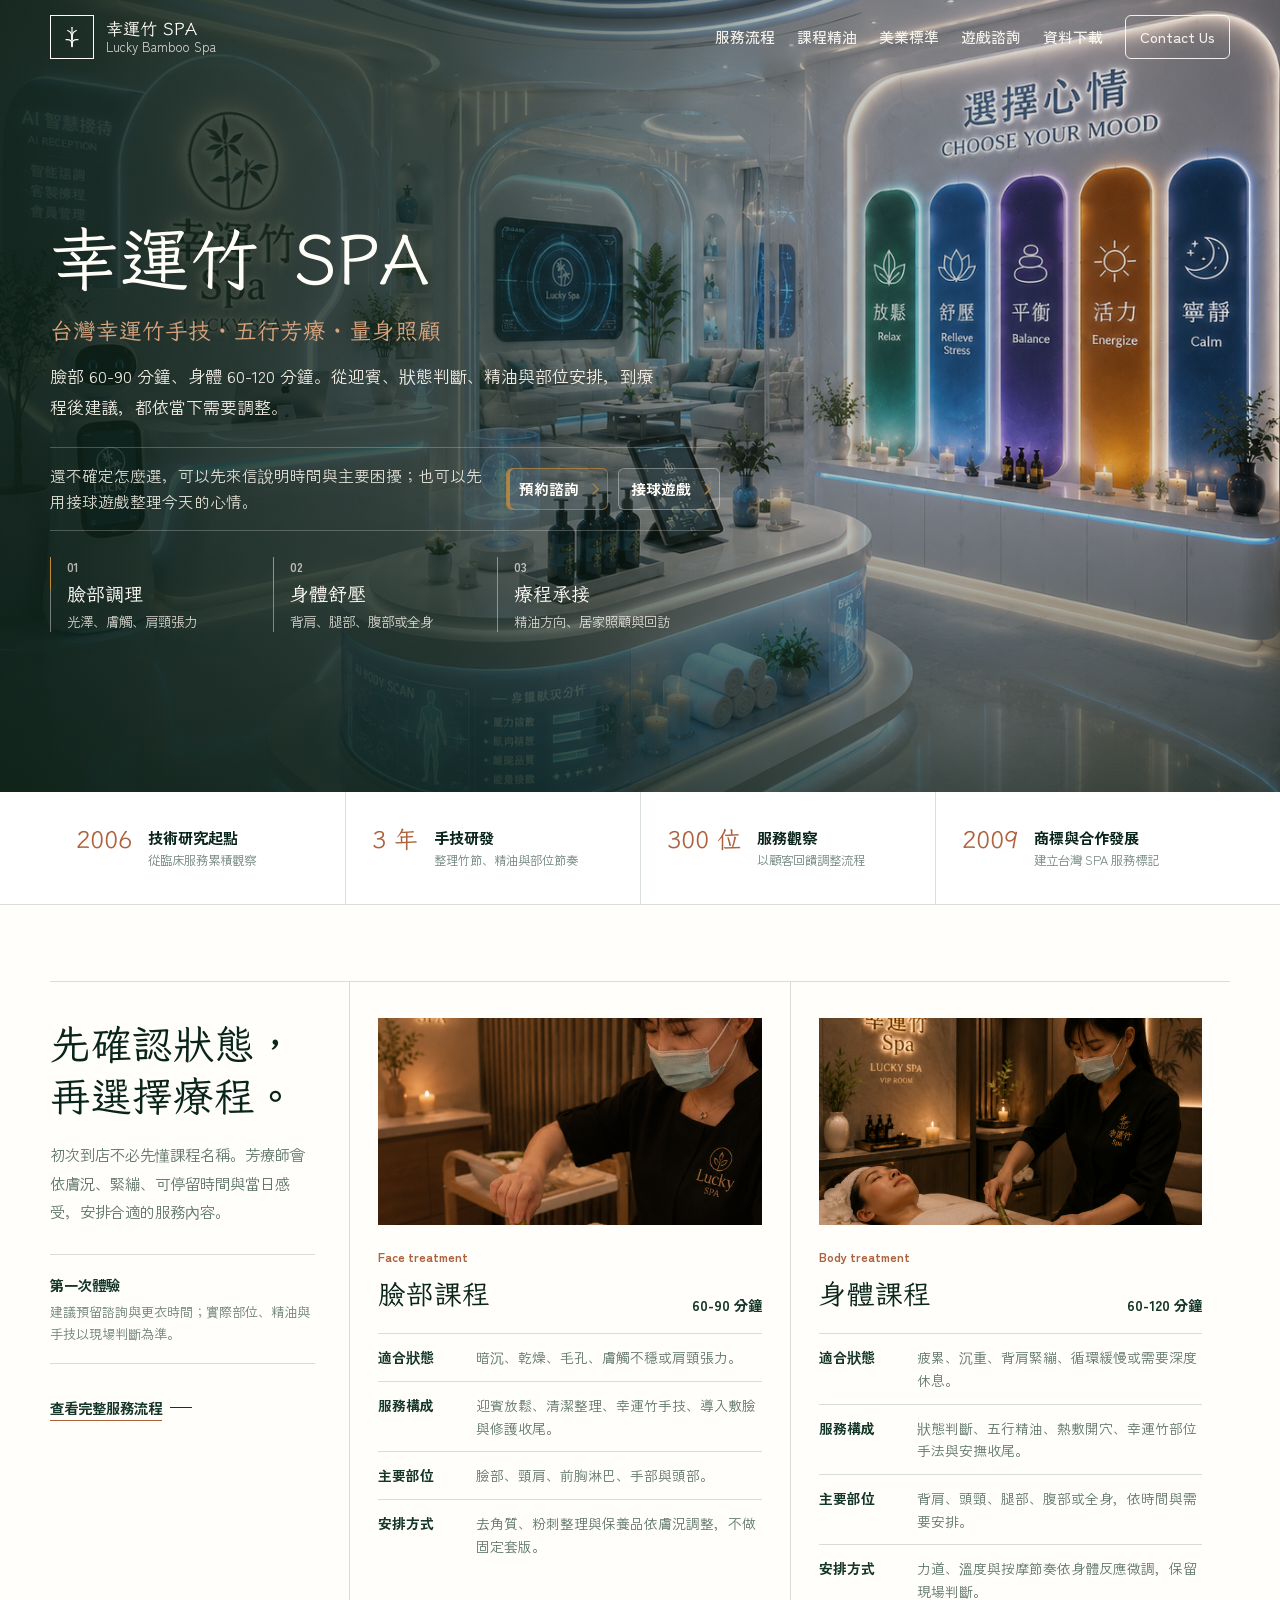
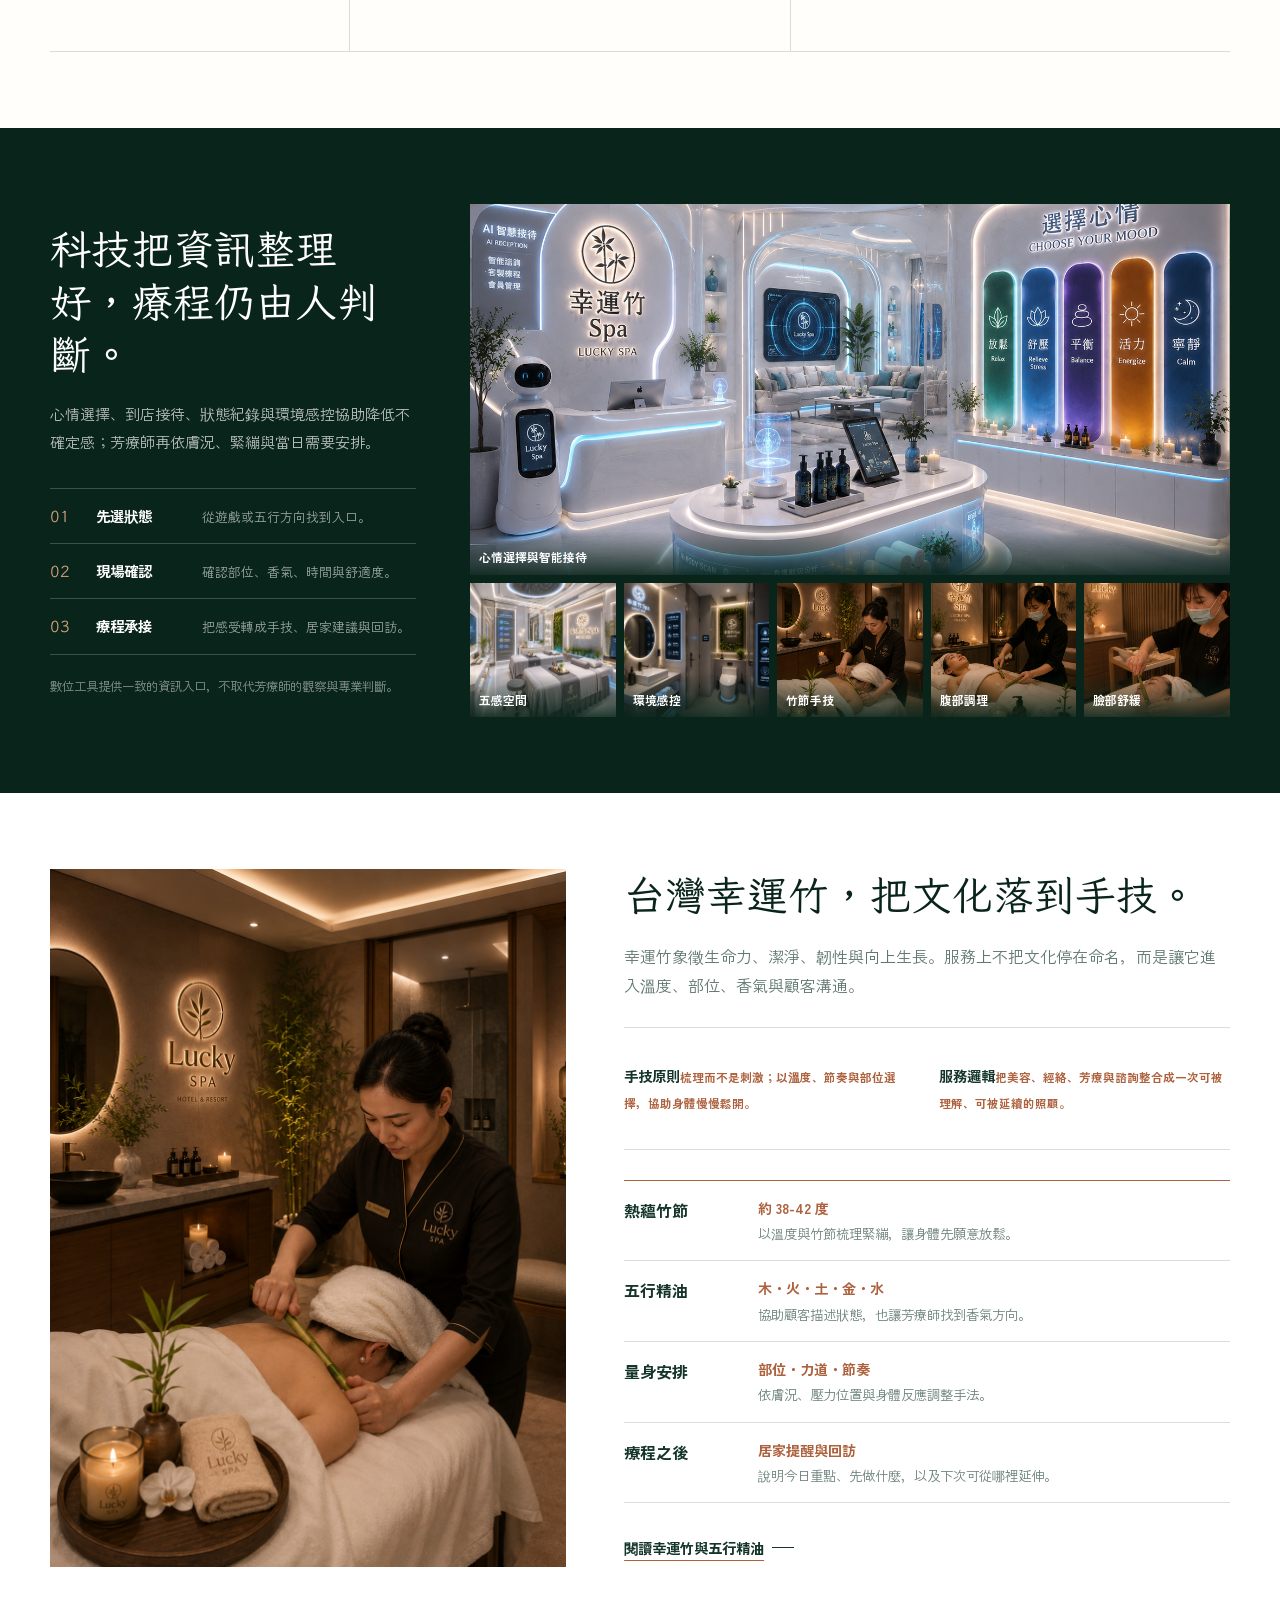
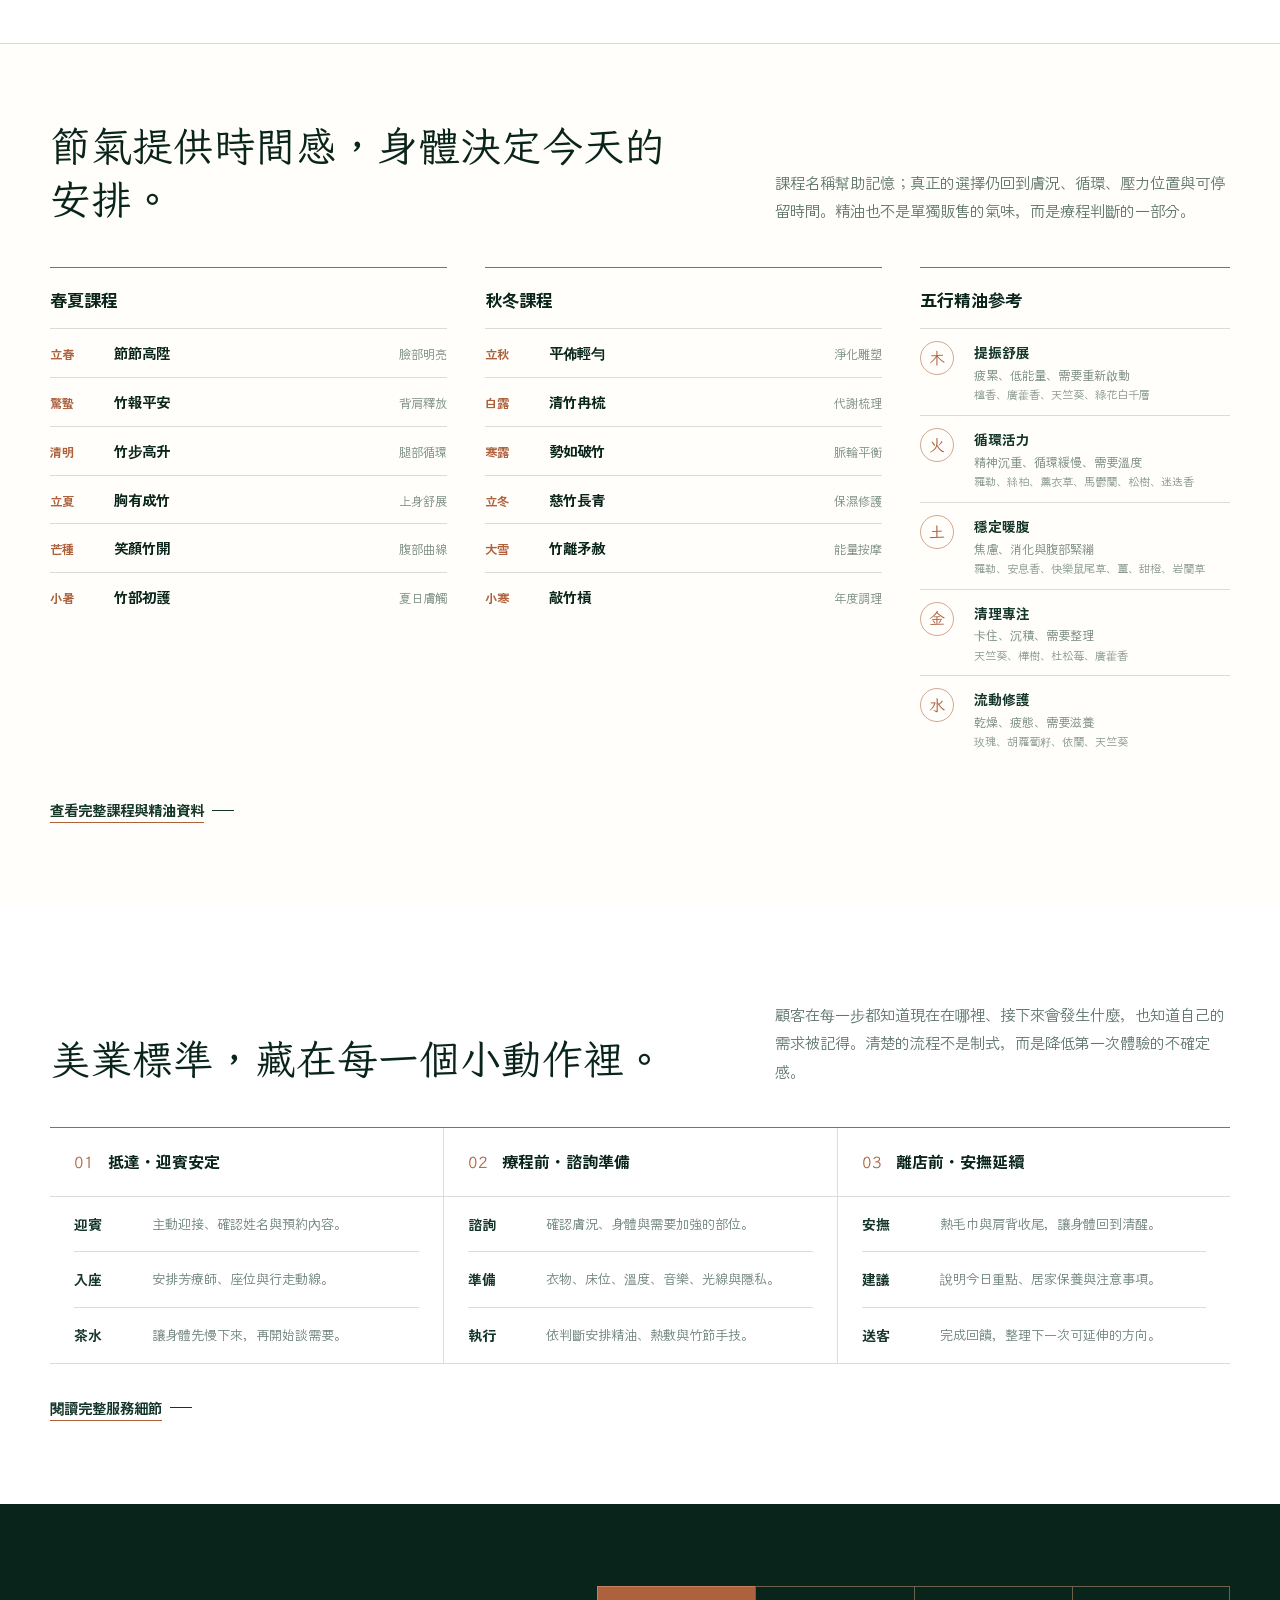
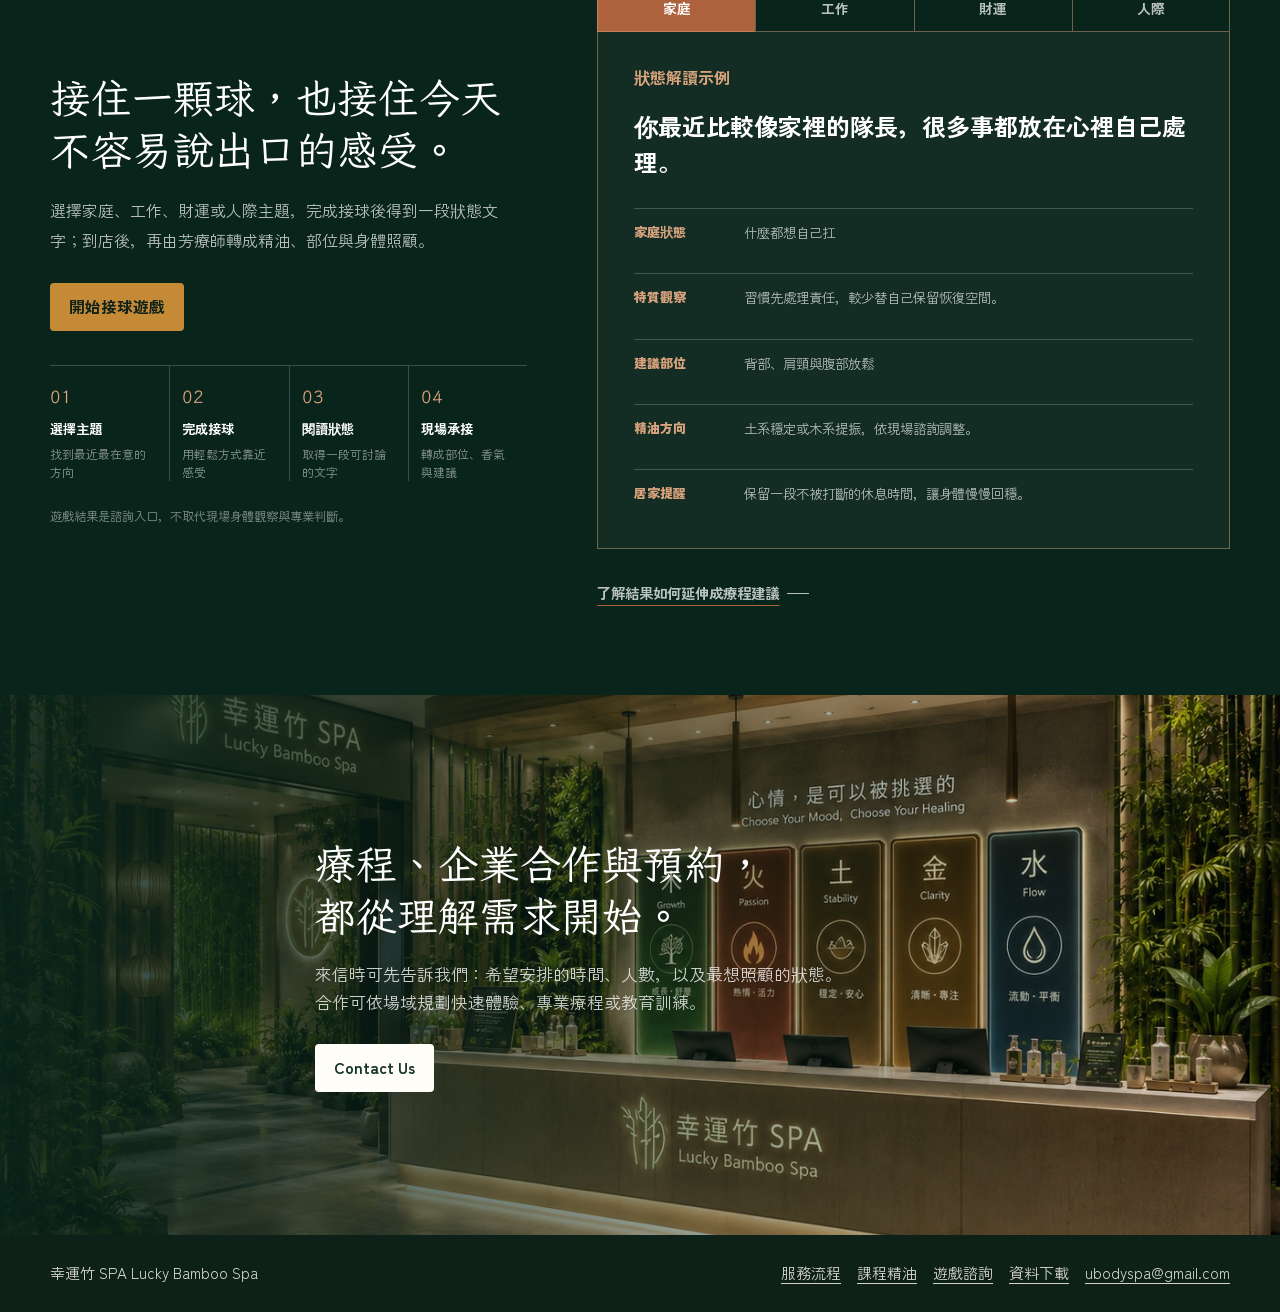
==== commit 30e92c4c: "-" ====
--- a/index.html
+++ b/index.html
@@ -26,9 +26,10 @@
       href="data:image/svg+xml,%3Csvg xmlns='http://www.w3.org/2000/svg' viewBox='0 0 64 64'%3E%3Crect width='64' height='64' fill='%23153427'/%3E%3Cpath d='M32 10v44M22 18c10 4 10 12 10 23M42 18c-10 4-10 12-10 23M18 40c10-2 15 3 14 13M46 40c-10-2-15 3-14 13' stroke='%23fffaf1' stroke-width='4' stroke-linecap='round' stroke-linejoin='round' fill='none'/%3E%3C/svg%3E"
     />
     <link rel="stylesheet" href="assets/css/styles.css" />
-    <script defer src="assets/js/main.js"></script>
+    <link rel="stylesheet" href="assets/css/homepage.css?v=20260701-2" />
+    <script defer src="assets/js/main.js?v=20260701-2"></script>
   </head>
-  <body>
+  <body class="home-page">
     <a class="skip-link" href="#main">跳到主要內容</a>
 
     <header class="site-header" data-header>
@@ -65,7 +66,7 @@
     </header>
 
     <main id="main">
-      <section class="hero" id="top">
+      <section class="hero home-hero" id="top">
         <picture class="hero__image" aria-hidden="true">
           <img src="assets/img/8FF1040E-0295-4F24-A9E4-1C1F6B51227F.png" alt="" />
         </picture>
@@ -73,412 +74,261 @@
 
         <div class="hero__inner">
           <div class="hero__content">
-            <h1>幸運竹 SPA</h1>
+            <h1>幸運竹 <span>SPA</span></h1>
+            <p class="home-hero__core">台灣幸運竹手技・五行芳療・量身照顧</p>
             <p class="hero__lead">
-              台灣幸運竹手技、經絡美容與五行芳療，為臉部 60-90 分鐘、身體 60-120 分鐘療程，建立從迎賓到居家建議的完整照顧。
+              臉部 60-90 分鐘、身體 60-120 分鐘。從迎賓、狀態判斷、精油與部位安排，到療程後建議，都依當下需要調整。
             </p>
             <div class="hero__entry" aria-label="今日入口">
-              <p>預約前可先用接球遊戲整理心情；抵達後，再由芳療師依身體狀態安排精油、部位與手技重點。</p>
+              <p>還不確定怎麼選，可以先來信說明時間與主要困擾；也可以先用接球遊戲整理今天的心情。</p>
               <div class="hero__entry-links">
                 <a href="mailto:ubodyspa@gmail.com">預約諮詢</a>
                 <a href="https://connact.my.canva.site/cah9p7fm1k7cdn3t" target="_blank" rel="noopener">接球遊戲</a>
               </div>
             </div>
-            <ol class="hero__path" aria-label="幸運竹 SPA 狀態路徑">
-              <li>
-                <span>01</span>
-                <strong>臉部</strong>
-                <em>60-90 分鐘美顏調理</em>
-              </li>
-              <li>
-                <span>02</span>
-                <strong>身體</strong>
-                <em>60-120 分鐘經絡舒壓</em>
-              </li>
-              <li>
-                <span>03</span>
-                <strong>承接</strong>
-                <em>精油、課程與居家建議</em>
-              </li>
+            <ol class="hero__path" aria-label="幸運竹 SPA 服務方向">
+              <li><span>01</span><strong>臉部調理</strong><em>光澤、膚觸、肩頸張力</em></li>
+              <li><span>02</span><strong>身體舒壓</strong><em>背肩、腿部、腹部或全身</em></li>
+              <li><span>03</span><strong>療程承接</strong><em>精油方向、居家照顧與回訪</em></li>
             </ol>
           </div>
         </div>
       </section>
 
-      <section class="ritual-strip" aria-label="幸運竹 SPA 入場儀式">
-        <div class="ritual-strip__inner">
-          <div class="ritual-strip__copy">
-            <span>Brand notes</span>
-            <p>讓幸運不只停在祝福，而是成為手上的溫度、香氣與服務秩序。</p>
-          </div>
-          <ol>
-            <li><span>3 年</span><strong>技術研究</strong></li>
-            <li><span>300 位</span><strong>顧客服務觀察</strong></li>
-            <li><span>2009</span><strong>幸運 SPA 商標專利權</strong></li>
-          </ol>
-        </div>
-      </section>
-
-      <section class="section service-menu-section" id="experience">
-        <div class="section__inner service-menu-layout">
-          <div class="section-copy section-copy--anchored">
-            <h2>流程清楚，身體才放心。</h2>
-            <p>
-              療程開始前，先確認時間、部位、精油、手技與收尾方式。清楚不是制式，而是讓人願意把身體交給專業。
-            </p>
-            <div class="sense-anchor">
-              <strong>每一次服務，都保留當下判斷。</strong>
-              <span>依身體狀態、膚況與當日需求微調。</span>
+      <section class="evidence-strip" aria-label="幸運竹 SPA 品牌發展脈絡">
+        <ol>
+          <li><span>2006</span><strong>技術研究起點</strong><em>從臨床服務累積觀察</em></li>
+          <li><span>3 年</span><strong>手技研發</strong><em>整理竹節、精油與部位節奏</em></li>
+          <li><span>300 位</span><strong>服務觀察</strong><em>以顧客回饋調整流程</em></li>
+          <li><span>2009</span><strong>商標與合作發展</strong><em>建立台灣 SPA 服務標記</em></li>
+        </ol>
+      </section>
+
+      <section class="section dossier-section" id="experience">
+        <div class="section__inner dossier-grid">
+          <div class="dossier-intro">
+            <h2>先確認狀態，再選擇療程。</h2>
+            <p>初次到店不必先懂課程名稱。芳療師會依膚況、緊繃、可停留時間與當日感受，安排合適的服務內容。</p>
+            <div class="consultation-note">
+              <strong>第一次體驗</strong>
+              <span>建議預留諮詢與更衣時間；實際部位、精油與手技以現場判斷為準。</span>
             </div>
             <a class="text-link" href="experience.html">查看完整服務流程</a>
           </div>
-          <div class="service-menu" aria-label="幸運竹 SPA 服務項目">
-            <article class="service-course">
-              <div class="service-course__head">
-                <span>Face treatment</span>
-                <h3>臉部課程</h3>
-                <strong>60-90 分鐘</strong>
-              </div>
+
+          <article class="course-dossier">
+            <img src="assets/img/D8EFC42A-FCB9-4409-BA5C-D3572BD7121E.png" alt="幸運竹 SPA 臉部竹節舒緩手技" loading="lazy" />
+            <div class="course-dossier__heading">
+              <span>Face treatment</span>
+              <h3>臉部課程</h3>
+              <strong>60-90 分鐘</strong>
+            </div>
+            <dl>
+              <div><dt>適合狀態</dt><dd>暗沉、乾燥、毛孔、膚觸不穩或肩頸張力。</dd></div>
+              <div><dt>服務構成</dt><dd>迎賓放鬆、清潔整理、幸運竹手技、導入敷臉與修護收尾。</dd></div>
+              <div><dt>主要部位</dt><dd>臉部、頸肩、前胸淋巴、手部與頭部。</dd></div>
+              <div><dt>安排方式</dt><dd>去角質、粉刺整理與保養品依膚況調整，不做固定套版。</dd></div>
+            </dl>
+          </article>
+
+          <article class="course-dossier">
+            <img src="assets/img/A3C2ABF3-3B12-4605-B945-E63F8623C5A9.png" alt="幸運竹 SPA 腹部與身體竹節調理" loading="lazy" />
+            <div class="course-dossier__heading">
+              <span>Body treatment</span>
+              <h3>身體課程</h3>
+              <strong>60-120 分鐘</strong>
+            </div>
+            <dl>
+              <div><dt>適合狀態</dt><dd>疲累、沉重、背肩緊繃、循環緩慢或需要深度休息。</dd></div>
+              <div><dt>服務構成</dt><dd>狀態判斷、五行精油、熱敷開穴、幸運竹部位手法與安撫收尾。</dd></div>
+              <div><dt>主要部位</dt><dd>背肩、頭頸、腿部、腹部或全身，依時間與需要安排。</dd></div>
+              <div><dt>安排方式</dt><dd>力道、溫度與按摩節奏依身體反應微調，保留現場判斷。</dd></div>
+            </dl>
+          </article>
+        </div>
+      </section>
+
+      <section class="tech-journal" id="tech" aria-labelledby="tech-title">
+        <div class="section__inner tech-journal__grid">
+          <div class="tech-journal__copy">
+            <h2 id="tech-title">科技把資訊整理好，療程仍由人判斷。</h2>
+            <p>心情選擇、到店接待、狀態紀錄與環境感控協助降低不確定感；芳療師再依膚況、緊繃與當日需要安排。</p>
+            <ol class="service-chain">
+              <li><span>01</span><strong>先選狀態</strong><em>從遊戲或五行方向找到入口。</em></li>
+              <li><span>02</span><strong>現場確認</strong><em>確認部位、香氣、時間與舒適度。</em></li>
+              <li><span>03</span><strong>療程承接</strong><em>把感受轉成手技、居家建議與回訪。</em></li>
+            </ol>
+            <p class="tech-journal__note">數位工具提供一致的資訊入口，不取代芳療師的觀察與專業判斷。</p>
+          </div>
+
+          <div class="tech-media" aria-label="幸運竹 SPA 數位與療程場域">
+            <figure class="tech-media__primary">
+              <img src="assets/img/8FF1040E-0295-4F24-A9E4-1C1F6B51227F.png" alt="幸運竹 SPA 心情選擇與智能接待空間" loading="lazy" />
+              <figcaption>心情選擇與智能接待</figcaption>
+            </figure>
+            <div class="tech-media__rail">
+              <figure><img src="assets/img/5D201EBA-215D-462D-8BEA-45C6744D9DAC.png" alt="五感療程空間" loading="lazy" /><figcaption>五感空間</figcaption></figure>
+              <figure><img src="assets/img/423BAFA8-3329-4F00-B79D-762493D179FE.png" alt="衛生與環境感控空間" loading="lazy" /><figcaption>環境感控</figcaption></figure>
+              <figure><img src="assets/img/549A28E1-1E7C-49CC-8EEA-E7A3C28204A7.png" alt="背部幸運竹手技" loading="lazy" /><figcaption>竹節手技</figcaption></figure>
+              <figure><img src="assets/img/A3C2ABF3-3B12-4605-B945-E63F8623C5A9.png" alt="腹部幸運竹調理" loading="lazy" /><figcaption>腹部調理</figcaption></figure>
+              <figure><img src="assets/img/D8EFC42A-FCB9-4409-BA5C-D3572BD7121E.png" alt="臉部幸運竹舒緩" loading="lazy" /><figcaption>臉部舒緩</figcaption></figure>
+            </div>
+          </div>
+        </div>
+      </section>
+
+      <section class="section craft-journal" id="origin">
+        <div class="section__inner craft-journal__grid">
+          <div class="craft-journal__media">
+            <img src="assets/img/549A28E1-1E7C-49CC-8EEA-E7A3C28204A7.png" alt="芳療師使用溫熱幸運竹梳理背部" loading="lazy" />
+          </div>
+          <div class="craft-journal__copy">
+            <h2>台灣幸運竹，把文化落到手技。</h2>
+            <p>幸運竹象徵生命力、潔淨、韌性與向上生長。服務上不把文化停在命名，而是讓它進入溫度、部位、香氣與顧客溝通。</p>
+            <div class="craft-context" aria-label="幸運竹手技原則">
+              <p><strong>手技原則</strong><span>梳理而不是刺激；以溫度、節奏與部位選擇，協助身體慢慢鬆開。</span></p>
+              <p><strong>服務邏輯</strong><span>把美容、經絡、芳療與諮詢整合成一次可被理解、可被延續的照顧。</span></p>
+            </div>
+            <dl class="craft-specification">
+              <div><dt>熱蘊竹節</dt><dd><strong>約 38-42 度</strong><span>以溫度與竹節梳理緊繃，讓身體先願意放鬆。</span></dd></div>
+              <div><dt>五行精油</dt><dd><strong>木・火・土・金・水</strong><span>協助顧客描述狀態，也讓芳療師找到香氣方向。</span></dd></div>
+              <div><dt>量身安排</dt><dd><strong>部位・力道・節奏</strong><span>依膚況、壓力位置與身體反應調整手法。</span></dd></div>
+              <div><dt>療程之後</dt><dd><strong>居家提醒與回訪</strong><span>說明今日重點、先做什麼，以及下次可從哪裡延伸。</span></dd></div>
+            </dl>
+            <a class="text-link" href="courses.html">閱讀幸運竹與五行精油</a>
+          </div>
+        </div>
+      </section>
+
+      <section class="section program-reference" id="programs">
+        <div class="section__inner">
+          <div class="reference-heading">
+            <h2>節氣提供時間感，身體決定今天的安排。</h2>
+            <p>課程名稱幫助記憶；真正的選擇仍回到膚況、循環、壓力位置與可停留時間。精油也不是單獨販售的氣味，而是療程判斷的一部分。</p>
+          </div>
+
+          <div class="reference-grid">
+            <section class="season-reference" aria-labelledby="spring-summer-heading">
+              <h3 id="spring-summer-heading">春夏課程</h3>
+              <ol>
+                <li><span>立春</span><strong>節節高陞</strong><em>臉部明亮</em></li>
+                <li><span>驚蟄</span><strong>竹報平安</strong><em>背肩釋放</em></li>
+                <li><span>清明</span><strong>竹步高升</strong><em>腿部循環</em></li>
+                <li><span>立夏</span><strong>胸有成竹</strong><em>上身舒展</em></li>
+                <li><span>芒種</span><strong>笑顏竹開</strong><em>腹部曲線</em></li>
+                <li><span>小暑</span><strong>竹部初護</strong><em>夏日膚觸</em></li>
+              </ol>
+            </section>
+
+            <section class="season-reference" aria-labelledby="autumn-winter-heading">
+              <h3 id="autumn-winter-heading">秋冬課程</h3>
+              <ol>
+                <li><span>立秋</span><strong>平佈輕勻</strong><em>淨化雕塑</em></li>
+                <li><span>白露</span><strong>清竹冉梳</strong><em>代謝梳理</em></li>
+                <li><span>寒露</span><strong>勢如破竹</strong><em>脈輪平衡</em></li>
+                <li><span>立冬</span><strong>慈竹長青</strong><em>保濕修護</em></li>
+                <li><span>大雪</span><strong>竹離矛赦</strong><em>能量按摩</em></li>
+                <li><span>小寒</span><strong>敲竹槓</strong><em>年度調理</em></li>
+              </ol>
+            </section>
+
+            <aside class="oil-reference" aria-labelledby="oil-reference-heading">
+              <h3 id="oil-reference-heading">五行精油參考</h3>
+              <dl>
+                <div><dt>木</dt><dd><strong>提振舒展</strong><span>疲累、低能量、需要重新啟動</span><small>檀香、廣藿香、天竺葵、綠花白千層</small></dd></div>
+                <div><dt>火</dt><dd><strong>循環活力</strong><span>精神沉重、循環緩慢、需要溫度</span><small>羅勒、絲柏、薰衣草、馬鬱蘭、松樹、迷迭香</small></dd></div>
+                <div><dt>土</dt><dd><strong>穩定暖腹</strong><span>焦慮、消化與腹部緊繃</span><small>羅勒、安息香、快樂鼠尾草、薑、甜橙、岩蘭草</small></dd></div>
+                <div><dt>金</dt><dd><strong>清理專注</strong><span>卡住、沉積、需要整理</span><small>天竺葵、樺樹、杜松莓、廣藿香</small></dd></div>
+                <div><dt>水</dt><dd><strong>流動修護</strong><span>乾燥、疲態、需要滋養</span><small>玫瑰、胡蘿蔔籽、依蘭、天竺葵</small></dd></div>
+              </dl>
+            </aside>
+          </div>
+          <a class="text-link reference-link" href="courses.html">查看完整課程與精油資料</a>
+        </div>
+      </section>
+
+      <section class="section service-standard" id="journey">
+        <div class="section__inner">
+          <div class="reference-heading">
+            <h2>美業標準，藏在每一個小動作裡。</h2>
+            <p>顧客在每一步都知道現在在哪裡、接下來會發生什麼，也知道自己的需求被記得。清楚的流程不是制式，而是降低第一次體驗的不確定感。</p>
+          </div>
+
+          <div class="service-standard__grid" aria-label="幸運竹 SPA 服務標準">
+            <article>
+              <div class="service-standard__head"><span>01</span><h3>抵達・迎賓安定</h3></div>
               <ul>
-                <li><strong>迎賓放鬆</strong><span>背部放鬆、肩頸安撫，讓身體先降速。</span></li>
-                <li><strong>清潔整理</strong><span>卸妝、清潔、去角質、蒸臉與粉刺整理，依膚況調整。</span></li>
-                <li><strong>幸運竹手技</strong><span>熱蘊竹節搭配頸肩、前胸淋巴、手部與頭部放鬆。</span></li>
-                <li><strong>修護收尾</strong><span>導入、敷臉與保養品，讓膚況回到穩定光澤。</span></li>
+                <li><strong>迎賓</strong><span>主動迎接、確認姓名與預約內容。</span></li>
+                <li><strong>入座</strong><span>安排芳療師、座位與行走動線。</span></li>
+                <li><strong>茶水</strong><span>讓身體先慢下來，再開始談需要。</span></li>
               </ul>
             </article>
-
-            <article class="service-course">
-              <div class="service-course__head">
-                <span>Body treatment</span>
-                <h3>身體課程</h3>
-                <strong>60-120 分鐘</strong>
-              </div>
+            <article>
+              <div class="service-standard__head"><span>02</span><h3>療程前・諮詢準備</h3></div>
               <ul>
-                <li><strong>狀態判斷</strong><span>諮詢、身體觀察與能量經絡檢測，確認加強部位。</span></li>
-                <li><strong>五行精油</strong><span>依木、火、土、金、水方向調配香氣與按摩節奏。</span></li>
-                <li><strong>熱敷開穴</strong><span>熱敷背、頭肩頸開穴，讓緊繃處先鬆開。</span></li>
-                <li><strong>竹節手法</strong><span>以幸運竹手法與部位選擇，處理壓力、代謝與曲線需求。</span></li>
+                <li><strong>諮詢</strong><span>確認膚況、身體與需要加強的部位。</span></li>
+                <li><strong>準備</strong><span>衣物、床位、溫度、音樂、光線與隱私。</span></li>
+                <li><strong>執行</strong><span>依判斷安排精油、熱敷與竹節手技。</span></li>
               </ul>
             </article>
-          </div>
-        </div>
-      </section>
-
-      <section class="section tech-section" id="tech" aria-labelledby="tech-title">
-        <div class="section__inner tech-layout">
-          <div class="tech-copy">
-            <h2 id="tech-title">科技感退到背景，照顧留在前面。</h2>
-            <p>
-              面向科技與 AI 團隊時，真正建立信任的不是炫目的介面，而是乾淨、準時、可說明的服務流程。接球遊戲只是入口，讓顧客更容易說出今天的狀態。
-            </p>
-            <div class="tech-points" aria-label="科技體驗重點">
-              <span>接待流程清楚</span>
-              <span>狀態入口輕盈</span>
-              <span>療程仍由人判斷</span>
-            </div>
-          </div>
-          <div class="tech-gallery" aria-label="幸運竹 SPA 科技與療癒場域">
-            <figure>
-              <img src="assets/img/8FF1040E-0295-4F24-A9E4-1C1F6B51227F.png" alt="幸運竹 SPA 智能接待與心情選擇場域" loading="lazy" />
-              <figcaption>智能接待</figcaption>
-            </figure>
-            <figure>
-              <img src="assets/img/5D201EBA-215D-462D-8BEA-45C6744D9DAC.png" alt="幸運竹 SPA 科技感雙人療程空間" loading="lazy" />
-              <figcaption>五感客廳</figcaption>
-            </figure>
-            <figure>
-              <img src="assets/img/423BAFA8-3329-4F00-B79D-762493D179FE.png" alt="幸運竹 SPA 智能衛生與感控設備" loading="lazy" />
-              <figcaption>感控設備</figcaption>
-            </figure>
-            <figure>
-              <img src="assets/img/549A28E1-1E7C-49CC-8EEA-E7A3C28204A7.png" alt="幸運竹 SPA 幸運竹手技療程" loading="lazy" />
-              <figcaption>竹節手技</figcaption>
-            </figure>
-            <figure>
-              <img src="assets/img/A3C2ABF3-3B12-4605-B945-E63F8623C5A9.png" alt="幸運竹 SPA 腹部幸運竹療程" loading="lazy" />
-              <figcaption>能量調理</figcaption>
-            </figure>
-            <figure>
-              <img src="assets/img/D8EFC42A-FCB9-4409-BA5C-D3572BD7121E.png" alt="幸運竹 SPA 臉部幸運竹療癒手技" loading="lazy" />
-              <figcaption>臉部舒緩</figcaption>
-            </figure>
-          </div>
-        </div>
-      </section>
-
-      <section class="section origin-section" id="origin">
-        <div class="section__inner origin-layout">
-          <div class="origin-media">
-            <img src="assets/img/5D201EBA-215D-462D-8BEA-45C6744D9DAC.png" alt="幸運竹 SPA 兼具科技感與療癒感的雙人療程空間" loading="lazy" />
-          </div>
-          <div class="origin-copy">
-            <h2>幸運竹的意象，最後要回到手上的溫度。</h2>
-            <p>
-              幸運竹取其生命力、向上、潔淨與節節高陞的意象；服務上，則以竹節梳理經絡氣結，搭配芳香精油、身體觀察與部位判斷，形成台灣式 SPA 語言。
-            </p>
-            <div class="origin-points" aria-label="幸運竹 SPA 品牌脈絡">
-              <div>
-                <strong>3 年</strong>
-                <span>技術研究與臨床服務累積</span>
-              </div>
-              <div>
-                <strong>300 位</strong>
-                <span>美容顧客服務觀察</span>
-              </div>
-              <div>
-                <strong>MIT</strong>
-                <span>台灣美容 SPA 服務標的</span>
-              </div>
-            </div>
-            <a class="text-link" href="courses.html">看課程與精油脈絡</a>
-          </div>
-        </div>
-      </section>
-
-      <section class="section programs-section" id="programs">
-        <div class="section__inner programs-layout">
-          <div class="programs-copy">
-            <h2>節氣不是主題，是身體的時間表。</h2>
-            <p>
-              臉部、身體、精油與竹節手法，會依膚況、緊繃與當季感受安排。名稱要有記憶點，服務更要落在身體上。
-            </p>
-            <ul class="craft-list">
-              <li>
-                <strong>熱蘊竹節</strong>
-                <span>約 38-42 度的竹節溫度，讓身體先願意放鬆。</span>
-              </li>
-              <li>
-                <strong>五行精油</strong>
-                <span>木、火、土、金、水五款香氣，協助芳療師找到照顧方向。</span>
-              </li>
-              <li>
-                <strong>量身安排</strong>
-                <span>從諮詢、加強部位到居家提醒，讓療程不只停在當下。</span>
-              </li>
-            </ul>
-            <a class="text-link" href="courses.html">深入閱讀課程內容</a>
-          </div>
-
-          <div class="programs-media">
-            <img src="assets/img/549A28E1-1E7C-49CC-8EEA-E7A3C28204A7.png" alt="幸運竹 SPA 幸運竹手技與暖光療程空間" />
-          </div>
-
-          <div class="course-grid course-grid--seasonal" aria-label="幸運竹 SPA 課程範例">
-            <article class="course-feature">
-              <span>Seasonal ritual</span>
-              <h3>節氣養護課程</h3>
-              <p>以季節、膚況、循環與壓力位置作為判斷，安排臉部光澤、背肩釋放、腿部代謝、腹部曲線或能量調理。</p>
-              <dl class="course-feature__meta" aria-label="節氣課程設計">
-                <div>
-                  <dt>12</dt>
-                  <dd>節氣主題</dd>
-                </div>
-                <div>
-                  <dt>5</dt>
-                  <dd>精油方向</dd>
-                </div>
-                <div>
-                  <dt>1:1</dt>
-                  <dd>現場判斷</dd>
-                </div>
-              </dl>
+            <article>
+              <div class="service-standard__head"><span>03</span><h3>離店前・安撫延續</h3></div>
+              <ul>
+                <li><strong>安撫</strong><span>熱毛巾與肩背收尾，讓身體回到清醒。</span></li>
+                <li><strong>建議</strong><span>說明今日重點、居家保養與注意事項。</span></li>
+                <li><strong>送客</strong><span>完成回饋，整理下一次可延伸的方向。</span></li>
+              </ul>
             </article>
-
-            <div class="course-cluster" aria-label="春夏節氣課程">
-              <article>
-                <span>立春</span>
-                <h3>節節高陞</h3>
-                <p>整理臉部氣色，帶出乾淨明亮感。</p>
-              </article>
-              <article>
-                <span>驚蟄</span>
-                <h3>竹報平安</h3>
-                <p>釋放背肩承載，讓呼吸變深。</p>
-              </article>
-              <article>
-                <span>清明</span>
-                <h3>竹步高升</h3>
-                <p>帶動腿部循環，找回輕盈步伐。</p>
-              </article>
-              <article>
-                <span>立夏</span>
-                <h3>胸有成竹</h3>
-                <p>整理胸口與上身淋巴，打開胸廓。</p>
-              </article>
-              <article>
-                <span>芒種</span>
-                <h3>笑顏竹開</h3>
-                <p>照顧腹部曲線與消化型緊繃。</p>
-              </article>
-              <article>
-                <span>小暑</span>
-                <h3>竹部初護</h3>
-                <p>去角質與膚觸整理，為夏日留白。</p>
-              </article>
-            </div>
-
-            <div class="course-cluster" aria-label="秋冬節氣課程">
-              <article>
-                <span>立秋</span>
-                <h3>平佈輕勻</h3>
-                <p>淨化雕塑，讓身體線條回到順流。</p>
-              </article>
-              <article>
-                <span>白露</span>
-                <h3>清竹冉梳</h3>
-                <p>梳理代謝節奏，減少身體沉重感。</p>
-              </article>
-              <article>
-                <span>寒露</span>
-                <h3>勢如破竹</h3>
-                <p>平衡脈輪與情緒張力，穩住內在節奏。</p>
-              </article>
-              <article>
-                <span>立冬</span>
-                <h3>慈竹長青</h3>
-                <p>保濕抗老，讓肌膚回到柔潤支撐。</p>
-              </article>
-              <article>
-                <span>大雪</span>
-                <h3>竹離矛赦</h3>
-                <p>以能量按摩鬆開累積壓力。</p>
-              </article>
-              <article>
-                <span>小寒</span>
-                <h3>敲竹槓</h3>
-                <p>年度會員調理，整理整年保養節奏。</p>
-              </article>
-            </div>
-          </div>
-        </div>
-      </section>
-
-      <section class="section media-section" id="journey">
-        <div class="section__inner journey-layout">
-          <div class="journey-copy">
-            <h2>服務有秩序，身體才會安心。</h2>
-            <p>
-              好的美業服務不靠話術撐場，而是每一步都有人承接。從迎賓到送客，顧客知道自己被看見，也知道接下來會發生什麼。
-            </p>
-            <a class="text-link" href="img/198BA5E9-F894-4D27-A83D-16D533ABD451.png" target="_blank" rel="noopener">開啟完整流程圖</a>
-          </div>
-
-          <div class="standard-board" aria-label="美業服務標準流程">
-            <article>
-              <span>抵達</span>
-              <h3>讓人先被接住</h3>
-              <ol>
-                <li><strong>迎賓</strong><em>主動迎接，眼神與問候先到。</em></li>
-                <li><strong>入座</strong><em>確認顧客、芳療師與動線。</em></li>
-                <li><strong>茶水</strong><em>讓身體慢下來，再談需要。</em></li>
-              </ol>
-            </article>
-
-            <article>
-              <span>療程前</span>
-              <h3>把需求說清楚</h3>
-              <ol>
-                <li><strong>諮詢</strong><em>確認膚況、身體與加強部位。</em></li>
-                <li><strong>準備</strong><em>床位、衣物、溫度、音樂與光線。</em></li>
-                <li><strong>執行</strong><em>以精油、熱敷與竹節手技進入療程。</em></li>
-              </ol>
-            </article>
-
-            <article>
-              <span>離店前</span>
-              <h3>讓照顧延續</h3>
-              <ol>
-                <li><strong>安撫</strong><em>熱毛巾與肩背收尾，回到清醒。</em></li>
-                <li><strong>建議</strong><em>提醒居家保養與下次重點。</em></li>
-                <li><strong>送客</strong><em>完成回饋，親自送到門口。</em></li>
-              </ol>
-            </article>
-          </div>
-        </div>
-      </section>
-
-      <section class="section game-section" id="game">
-        <div class="section__inner game-layout">
-          <div class="game-copy">
-            <h2>遊戲是諮詢前的破冰，不取代芳療師。</h2>
-            <p>
-              接球遊戲讓顧客先選主題、接住能量球，把不容易開口的心情轉成可討論的文字。到店後，芳療師再把結果接到精油、部位與居家建議。
-            </p>
-            <div class="game-actions">
-              <a class="button button--primary" href="https://connact.my.canva.site/cah9p7fm1k7cdn3t" target="_blank" rel="noopener">
-                前往接球遊戲
-              </a>
-              <a class="button button--ghost-dark" href="#result">查看結果範例</a>
-            </div>
-          </div>
-
-          <div class="game-preview" aria-label="能量接球遊戲示意">
-            <div class="game-preview__top">
-              <span>能量值 <strong>86</strong></span>
-              <span>剩餘時間 <strong>18s</strong></span>
-            </div>
-            <div class="falling-field" aria-hidden="true">
-              <span class="energy-ball energy-ball--green"></span>
-              <span class="energy-ball energy-ball--amber"></span>
-              <span class="energy-ball energy-ball--sage"></span>
-              <span class="energy-ball energy-ball--copper"></span>
-              <span class="basket"></span>
-            </div>
-            <p>遊戲結果只作為溝通入口，真正療程仍以現場諮詢與身體狀態為準。</p>
-          </div>
-        </div>
-      </section>
-
-      <section class="section result-section" id="result">
-        <div class="section__inner result-layout">
-          <div class="result-copy">
-            <h2>結果要回到服務安排，而不是只停在文字。</h2>
-            <p>
-              每一段解讀都需要回到美業服務：最近狀態、建議部位、精油方向、居家提醒。這樣顧客才知道下一步可以怎麼照顧自己。
-            </p>
+          </div>
+          <a class="text-link" href="experience.html">閱讀完整服務細節</a>
+        </div>
+      </section>
+
+      <section class="game-consultation" id="game">
+        <div class="section__inner game-consultation__grid">
+          <div class="game-consultation__copy">
+            <h2>接住一顆球，也接住今天不容易說出口的感受。</h2>
+            <p>選擇家庭、工作、財運或人際主題，完成接球後得到一段狀態文字；到店後，再由芳療師轉成精油、部位與身體照顧。</p>
+            <a class="button button--primary" href="https://connact.my.canva.site/cah9p7fm1k7cdn3t" target="_blank" rel="noopener">開始接球遊戲</a>
+            <ol class="game-path" aria-label="遊戲到療程的四個步驟">
+              <li><span>01</span><strong>選擇主題</strong><em>找到最近最在意的方向</em></li>
+              <li><span>02</span><strong>完成接球</strong><em>用輕鬆方式靠近感受</em></li>
+              <li><span>03</span><strong>閱讀狀態</strong><em>取得一段可討論的文字</em></li>
+              <li><span>04</span><strong>現場承接</strong><em>轉成部位、香氣與建議</em></li>
+            </ol>
+            <p class="game-disclaimer">遊戲結果是諮詢入口，不取代現場身體觀察與專業判斷。</p>
+          </div>
+
+          <div class="result-panel" id="result">
             <div class="theme-switcher" role="tablist" aria-label="切換結果主題">
               <button class="theme-button is-active" type="button" role="tab" aria-selected="true" data-theme="family">家庭</button>
               <button class="theme-button" type="button" role="tab" aria-selected="false" data-theme="work">工作</button>
               <button class="theme-button" type="button" role="tab" aria-selected="false" data-theme="wealth">財運</button>
               <button class="theme-button" type="button" role="tab" aria-selected="false" data-theme="social">人際</button>
             </div>
-            <a class="text-link" href="insights.html">查看完整結果設計</a>
-          </div>
-
-          <article class="reading-card" aria-live="polite">
-            <span class="reading-card__label">能量解讀範例</span>
-            <h3 data-result-title>你最近比較像家裡的隊長，很多事都放在心裡自己處理。</h3>
-            <dl>
-              <div>
-                <dt>家庭狀態</dt>
-                <dd data-result-state>什麼都想自己扛</dd>
-              </div>
-              <div>
-                <dt>建議部位</dt>
-                <dd data-result-need>背部、肩頸與腹部放鬆</dd>
-              </div>
-              <div>
-                <dt>精油方向</dt>
-                <dd data-result-trait>土系穩定或木系提振，依現場諮詢調整。</dd>
-              </div>
-              <div>
-                <dt>居家提醒</dt>
-                <dd data-result-advice>保留一段不被打斷的休息時間，讓身體慢慢回穩。</dd>
-              </div>
-            </dl>
-          </article>
-        </div>
-      </section>
-
-      <section class="contact-section" id="contact">
+            <article class="reading-card" aria-live="polite">
+              <span class="reading-card__label">狀態解讀示例</span>
+              <h3 data-result-title>你最近比較像家裡的隊長，很多事都放在心裡自己處理。</h3>
+              <dl>
+                <div><dt>家庭狀態</dt><dd data-result-state>什麼都想自己扛</dd></div>
+                <div><dt>特質觀察</dt><dd data-result-focus>習慣先處理責任，較少替自己保留恢復空間。</dd></div>
+                <div><dt>建議部位</dt><dd data-result-need>背部、肩頸與腹部放鬆</dd></div>
+                <div><dt>精油方向</dt><dd data-result-trait>土系穩定或木系提振，依現場諮詢調整。</dd></div>
+                <div><dt>居家提醒</dt><dd data-result-advice>保留一段不被打斷的休息時間，讓身體慢慢回穩。</dd></div>
+              </dl>
+            </article>
+            <a class="text-link result-link" href="insights.html">了解結果如何延伸成療程建議</a>
+          </div>
+        </div>
+      </section>
+
+      <section class="contact-section home-contact" id="contact">
         <div class="contact-section__image" aria-hidden="true">
-          <img src="img/contact-entrance-crop.jpg" alt="" />
+          <img src="img/hero-reception-crop.jpg" alt="" />
         </div>
         <div class="contact-section__content">
-          <h2>讓今天的狀態，被好好接住。</h2>
-          <p>
-            療程、合作與預約，歡迎來信。
-          </p>
+          <h2>療程、企業合作與預約，<br />都從理解需求開始。</h2>
+          <p>來信時可先告訴我們：希望安排的時間、人數，以及最想照顧的狀態。合作可依場域規劃快速體驗、專業療程或教育訓練。</p>
           <a class="button button--light" href="mailto:ubodyspa@gmail.com">Contact Us</a>
         </div>
       </section>
--- a/assets/css/homepage.css
+++ b/assets/css/homepage.css
@@ -0,0 +1,1170 @@
+.home-page {
+  --home-ink: #14352a;
+  --home-deep: #09241b;
+  --home-copper: #ad613d;
+  --home-copper-light: #d8a37d;
+  --home-paper: #fffefa;
+  --home-white: #ffffff;
+  --home-mist: #f1f4ef;
+  --home-line: rgba(20, 53, 42, 0.16);
+  --home-light-line: rgba(255, 255, 255, 0.2);
+  background: var(--home-paper);
+}
+
+.home-page .section {
+  padding: 76px 0;
+}
+
+.home-page .site-nav {
+  gap: 22px;
+  font-size: 0.92rem;
+}
+
+.home-page .home-hero {
+  min-height: 88svh;
+}
+
+.home-page .home-hero .hero__inner {
+  min-height: 88svh;
+  padding-top: calc(var(--header-height) + 42px);
+  padding-bottom: 54px;
+}
+
+.home-page .home-hero .hero__content {
+  width: min(670px, 100%);
+}
+
+.home-page .home-hero h1 {
+  font-size: 4.35rem;
+}
+
+.home-page .home-hero h1 span {
+  margin-left: 0.15em;
+}
+
+.home-hero__core {
+  margin: 20px 0 0;
+  color: var(--home-copper-light);
+  font-family: "LXGW WenKai TC", "Zen Kaku Gothic New", "PingFang TC", serif;
+  font-size: 1.42rem;
+  line-height: 1.45;
+}
+
+.home-page .home-hero .hero__lead {
+  max-width: 620px;
+  margin-top: 12px;
+  font-size: 1.06rem;
+  line-height: 1.85;
+}
+
+.home-page .home-hero .hero__entry {
+  margin-top: 24px;
+  padding: 15px 0;
+}
+
+.home-page .home-hero .hero__path {
+  margin-top: 26px;
+}
+
+.home-page .home-hero .hero__path strong {
+  font-size: 1.2rem;
+}
+
+.home-page .home-hero .hero__path em {
+  font-size: 0.84rem;
+}
+
+.evidence-strip {
+  background: var(--home-white);
+  border-bottom: 1px solid var(--home-line);
+}
+
+.evidence-strip ol {
+  display: grid;
+  grid-template-columns: repeat(4, minmax(0, 1fr));
+  width: min(var(--max), calc(100% - 44px));
+  margin: 0 auto;
+  padding: 0;
+  list-style: none;
+}
+
+.evidence-strip li {
+  display: grid;
+  grid-template-columns: auto 1fr;
+  gap: 0 16px;
+  align-content: center;
+  min-height: 112px;
+  padding: 22px 26px;
+}
+
+.evidence-strip li + li {
+  border-left: 1px solid var(--home-line);
+}
+
+.evidence-strip span {
+  grid-row: 1 / 3;
+  align-self: start;
+  color: var(--home-copper);
+  font-family: "LXGW WenKai TC", "Zen Kaku Gothic New", serif;
+  font-size: 1.5rem;
+  line-height: 1.1;
+}
+
+.evidence-strip strong {
+  color: var(--home-deep);
+  font-size: 0.94rem;
+}
+
+.evidence-strip em {
+  color: rgba(20, 53, 42, 0.6);
+  font-size: 0.78rem;
+  font-style: normal;
+  line-height: 1.55;
+}
+
+.dossier-section {
+  background: var(--home-paper);
+}
+
+.dossier-grid {
+  display: grid;
+  grid-template-columns: minmax(250px, 0.68fr) repeat(2, minmax(300px, 1fr));
+  border-top: 1px solid var(--home-line);
+  border-bottom: 1px solid var(--home-line);
+}
+
+.dossier-intro {
+  padding: 36px 34px 36px 0;
+}
+
+.dossier-intro h2,
+.tech-journal__copy h2,
+.craft-journal__copy h2,
+.reference-heading h2,
+.game-consultation__copy h2,
+.home-contact h2 {
+  margin: 0;
+  color: var(--home-deep);
+  font-family: "LXGW WenKai TC", "Zen Kaku Gothic New", "PingFang TC", serif;
+  font-size: 2.55rem;
+  font-weight: 400;
+  line-height: 1.28;
+}
+
+.dossier-intro > p,
+.reference-heading > p {
+  margin: 18px 0 0;
+  color: rgba(20, 53, 42, 0.68);
+  font-size: 0.96rem;
+  line-height: 1.85;
+}
+
+.consultation-note {
+  display: grid;
+  gap: 5px;
+  margin-top: 28px;
+  padding: 18px 0;
+  border-top: 1px solid var(--home-line);
+  border-bottom: 1px solid var(--home-line);
+}
+
+.consultation-note strong {
+  color: var(--home-ink);
+  font-size: 0.9rem;
+}
+
+.consultation-note span {
+  color: rgba(20, 53, 42, 0.62);
+  font-size: 0.82rem;
+  line-height: 1.65;
+}
+
+.course-dossier {
+  padding: 36px 28px;
+  border-left: 1px solid var(--home-line);
+}
+
+.course-dossier > img {
+  width: 100%;
+  aspect-ratio: 1.85;
+  object-fit: cover;
+  object-position: center 38%;
+  background: var(--stone);
+}
+
+.course-dossier__heading {
+  display: grid;
+  grid-template-columns: 1fr auto;
+  gap: 4px 20px;
+  align-items: end;
+  padding: 22px 0 16px;
+}
+
+.course-dossier__heading span {
+  grid-column: 1 / -1;
+  color: var(--home-copper);
+  font-size: 0.78rem;
+  font-weight: 700;
+}
+
+.course-dossier__heading h3 {
+  margin: 0;
+  color: var(--home-deep);
+  font-family: "LXGW WenKai TC", "Zen Kaku Gothic New", serif;
+  font-size: 1.72rem;
+  font-weight: 400;
+}
+
+.course-dossier__heading > strong {
+  color: var(--home-ink);
+  font-size: 0.9rem;
+}
+
+.course-dossier dl {
+  margin: 0;
+}
+
+.course-dossier dl div {
+  display: grid;
+  grid-template-columns: 82px 1fr;
+  gap: 16px;
+  padding: 12px 0;
+  border-top: 1px solid var(--home-line);
+}
+
+.course-dossier dt {
+  color: var(--home-ink);
+  font-size: 0.86rem;
+  font-weight: 700;
+}
+
+.course-dossier dd {
+  margin: 0;
+  color: rgba(20, 53, 42, 0.68);
+  font-size: 0.86rem;
+  line-height: 1.65;
+}
+
+.home-page .text-link {
+  color: var(--home-ink);
+  font-size: 0.9rem;
+  text-decoration-color: var(--home-copper);
+}
+
+.tech-journal {
+  padding: 76px 0;
+  background: var(--home-deep);
+  color: var(--home-white);
+}
+
+.tech-journal__grid {
+  display: grid;
+  grid-template-columns: minmax(300px, 0.65fr) minmax(600px, 1.35fr);
+  gap: 54px;
+  align-items: center;
+}
+
+.tech-journal__copy h2 {
+  color: var(--home-white);
+}
+
+.tech-journal__copy > p {
+  margin: 20px 0 0;
+  color: rgba(255, 255, 255, 0.7);
+  font-size: 0.94rem;
+  line-height: 1.85;
+}
+
+.service-chain {
+  margin: 32px 0 0;
+  padding: 0;
+  list-style: none;
+  border-top: 1px solid var(--home-light-line);
+}
+
+.service-chain li {
+  display: grid;
+  grid-template-columns: 34px 94px 1fr;
+  gap: 12px;
+  align-items: baseline;
+  padding: 14px 0;
+  border-bottom: 1px solid var(--home-light-line);
+}
+
+.service-chain span {
+  color: var(--home-copper-light);
+  font-family: "LXGW WenKai TC", serif;
+}
+
+.service-chain strong {
+  color: var(--home-white);
+  font-size: 0.9rem;
+}
+
+.service-chain em {
+  color: rgba(255, 255, 255, 0.58);
+  font-size: 0.8rem;
+  font-style: normal;
+}
+
+.tech-journal__copy .tech-journal__note {
+  margin-top: 20px;
+  color: rgba(255, 255, 255, 0.5);
+  font-size: 0.78rem;
+}
+
+.tech-media {
+  min-width: 0;
+}
+
+.tech-media figure {
+  position: relative;
+  margin: 0;
+  overflow: hidden;
+  background: #26352f;
+}
+
+.tech-media img {
+  width: 100%;
+  height: 100%;
+  object-fit: cover;
+}
+
+.tech-media__primary {
+  aspect-ratio: 2.05;
+}
+
+.tech-media__primary img {
+  object-position: center 48%;
+}
+
+.tech-media__rail {
+  display: grid;
+  grid-template-columns: repeat(5, minmax(0, 1fr));
+  gap: 8px;
+  margin-top: 8px;
+}
+
+.tech-media__rail figure {
+  aspect-ratio: 1.08;
+}
+
+.tech-media figcaption {
+  position: absolute;
+  left: 0;
+  right: 0;
+  bottom: 0;
+  padding: 16px 9px 8px;
+  background: linear-gradient(0deg, rgba(9, 36, 27, 0.88), transparent);
+  color: var(--home-white);
+  font-size: 0.74rem;
+  font-weight: 700;
+}
+
+.craft-journal {
+  background: var(--home-white);
+}
+
+.craft-journal__grid {
+  display: grid;
+  grid-template-columns: minmax(420px, 0.92fr) minmax(420px, 1.08fr);
+  gap: 58px;
+  align-items: stretch;
+}
+
+.craft-journal__media {
+  overflow: hidden;
+  min-height: 600px;
+}
+
+.craft-journal__media img {
+  width: 100%;
+  height: 100%;
+  object-fit: cover;
+  object-position: center 38%;
+}
+
+.craft-journal__copy {
+  display: flex;
+  flex-direction: column;
+  justify-content: center;
+}
+
+.craft-journal__copy > p {
+  margin: 20px 0 0;
+  color: rgba(20, 53, 42, 0.67);
+  line-height: 1.85;
+}
+
+.craft-context {
+  display: grid;
+  grid-template-columns: repeat(2, minmax(0, 1fr));
+  gap: 24px;
+  margin-top: 26px;
+  padding: 18px 0;
+  border-top: 1px solid var(--home-line);
+  border-bottom: 1px solid var(--home-line);
+}
+
+.craft-context div {
+  display: grid;
+  gap: 5px;
+}
+
+.craft-context div + div {
+  padding-left: 24px;
+  border-left: 1px solid var(--home-line);
+}
+
+.craft-context span {
+  color: var(--home-copper);
+  font-size: 0.72rem;
+  font-weight: 700;
+}
+
+.craft-context strong {
+  color: var(--home-ink);
+  font-size: 0.9rem;
+  line-height: 1.5;
+}
+
+.craft-specification {
+  margin: 30px 0 0;
+  border-top: 1px solid var(--home-copper);
+}
+
+.craft-specification > div {
+  display: grid;
+  grid-template-columns: 112px 1fr;
+  gap: 22px;
+  padding: 16px 0;
+  border-bottom: 1px solid var(--home-line);
+}
+
+.craft-specification dt {
+  color: var(--home-ink);
+  font-weight: 700;
+}
+
+.craft-specification dd {
+  display: grid;
+  gap: 3px;
+  margin: 0;
+}
+
+.craft-specification dd strong {
+  color: var(--home-copper);
+  font-size: 0.88rem;
+}
+
+.craft-specification dd span {
+  color: rgba(20, 53, 42, 0.62);
+  font-size: 0.84rem;
+  line-height: 1.6;
+}
+
+.program-reference {
+  background: var(--home-paper);
+  border-top: 1px solid var(--home-line);
+}
+
+.reference-heading {
+  display: grid;
+  grid-template-columns: minmax(0, 1.18fr) minmax(320px, 0.82fr);
+  gap: 70px;
+  align-items: end;
+}
+
+.reference-grid {
+  display: grid;
+  grid-template-columns: repeat(2, minmax(0, 1fr)) minmax(240px, 0.78fr);
+  gap: 38px;
+  margin-top: 42px;
+}
+
+.season-reference,
+.oil-reference {
+  border-top: 1px solid var(--home-copper);
+}
+
+.season-reference h3,
+.oil-reference h3 {
+  margin: 0;
+  padding: 18px 0 14px;
+  color: var(--home-deep);
+  font-size: 1.08rem;
+}
+
+.season-reference ol,
+.oil-reference dl {
+  margin: 0;
+  padding: 0;
+  list-style: none;
+}
+
+.season-reference li {
+  display: grid;
+  grid-template-columns: 52px minmax(0, 1fr) 78px;
+  gap: 12px;
+  align-items: baseline;
+  padding: 12px 0;
+  border-top: 1px solid var(--home-line);
+}
+
+.season-reference li span {
+  color: var(--home-copper);
+  font-size: 0.76rem;
+  font-weight: 700;
+}
+
+.season-reference li strong {
+  color: var(--home-deep);
+  font-size: 0.9rem;
+}
+
+.season-reference li em {
+  color: rgba(20, 53, 42, 0.57);
+  font-size: 0.76rem;
+  font-style: normal;
+  text-align: right;
+}
+
+.oil-reference dl > div {
+  display: grid;
+  grid-template-columns: 42px 1fr;
+  gap: 12px;
+  padding: 12px 0;
+  border-top: 1px solid var(--home-line);
+}
+
+.oil-reference dt {
+  display: grid;
+  place-items: center;
+  width: 34px;
+  height: 34px;
+  border: 1px solid rgba(173, 97, 61, 0.55);
+  border-radius: 50%;
+  color: var(--home-copper);
+  font-family: "LXGW WenKai TC", serif;
+}
+
+.oil-reference dd {
+  display: grid;
+  gap: 2px;
+  margin: 0;
+}
+
+.oil-reference dd strong {
+  color: var(--home-ink);
+  font-size: 0.86rem;
+}
+
+.oil-reference dd span {
+  color: rgba(20, 53, 42, 0.58);
+  font-size: 0.76rem;
+  line-height: 1.5;
+}
+
+.oil-reference dd small {
+  color: rgba(20, 53, 42, 0.5);
+  font-size: 0.7rem;
+  line-height: 1.5;
+}
+
+.reference-link {
+  margin-top: 28px;
+}
+
+.service-standard {
+  background: var(--home-white);
+}
+
+.service-standard__grid {
+  display: grid;
+  grid-template-columns: repeat(3, minmax(0, 1fr));
+  margin-top: 42px;
+  border-top: 1px solid var(--home-copper);
+  border-bottom: 1px solid var(--home-line);
+}
+
+.service-standard__grid article {
+  min-width: 0;
+}
+
+.service-standard__grid article + article {
+  border-left: 1px solid var(--home-line);
+}
+
+.service-standard__head {
+  display: flex;
+  align-items: baseline;
+  gap: 14px;
+  padding: 20px 24px;
+  border-bottom: 1px solid var(--home-line);
+}
+
+.service-standard__head span {
+  color: var(--home-copper);
+  font-family: "LXGW WenKai TC", serif;
+}
+
+.service-standard__head h3 {
+  margin: 0;
+  color: var(--home-deep);
+  font-size: 1rem;
+}
+
+.service-standard__grid ul {
+  margin: 0;
+  padding: 0 24px;
+  list-style: none;
+}
+
+.service-standard__grid li {
+  display: grid;
+  grid-template-columns: 64px 1fr;
+  gap: 14px;
+  padding: 16px 0;
+  border-bottom: 1px solid var(--home-line);
+}
+
+.service-standard__grid li:last-child {
+  border-bottom: 0;
+}
+
+.service-standard__grid li strong {
+  color: var(--home-ink);
+  font-size: 0.86rem;
+}
+
+.service-standard__grid li span {
+  color: rgba(20, 53, 42, 0.62);
+  font-size: 0.82rem;
+  line-height: 1.6;
+}
+
+.game-consultation {
+  padding: 82px 0;
+  background: var(--home-deep);
+  color: var(--home-white);
+}
+
+.game-consultation__grid {
+  display: grid;
+  grid-template-columns: minmax(350px, 0.86fr) minmax(500px, 1.14fr);
+  gap: 70px;
+  align-items: center;
+}
+
+.game-consultation__copy h2 {
+  color: var(--home-white);
+}
+
+.game-consultation__copy > p {
+  margin: 20px 0 0;
+  color: rgba(255, 255, 255, 0.7);
+  line-height: 1.85;
+}
+
+.game-consultation__copy .button {
+  margin-top: 28px;
+  border-radius: 4px;
+  box-shadow: none;
+}
+
+.game-path {
+  display: grid;
+  grid-template-columns: repeat(4, minmax(0, 1fr));
+  gap: 0;
+  margin: 34px 0 0;
+  padding: 0;
+  list-style: none;
+  border-top: 1px solid var(--home-light-line);
+}
+
+.game-path li {
+  min-width: 0;
+  padding: 16px 12px 0 0;
+}
+
+.game-path li + li {
+  padding-left: 12px;
+  border-left: 1px solid var(--home-light-line);
+}
+
+.game-path span,
+.game-path strong,
+.game-path em {
+  display: block;
+}
+
+.game-path span {
+  color: var(--home-copper-light);
+  font-family: "LXGW WenKai TC", serif;
+  font-size: 1.1rem;
+}
+
+.game-path strong {
+  margin-top: 7px;
+  color: var(--home-white);
+  font-size: 0.82rem;
+}
+
+.game-path em {
+  margin-top: 5px;
+  color: rgba(255, 255, 255, 0.52);
+  font-size: 0.74rem;
+  font-style: normal;
+  line-height: 1.5;
+}
+
+.game-consultation__copy .game-disclaimer {
+  margin-top: 24px;
+  color: rgba(255, 255, 255, 0.48);
+  font-size: 0.76rem;
+}
+
+.result-panel {
+  min-width: 0;
+}
+
+.result-panel .theme-switcher {
+  display: grid;
+  grid-template-columns: repeat(4, minmax(0, 1fr));
+  gap: 0;
+  margin: 0;
+}
+
+.result-panel .theme-button {
+  min-height: 46px;
+  border: 1px solid rgba(216, 163, 125, 0.48);
+  border-right: 0;
+  border-radius: 0;
+  background: transparent;
+  color: rgba(255, 255, 255, 0.72);
+  font-size: 0.86rem;
+}
+
+.result-panel .theme-button:last-child {
+  border-right: 1px solid rgba(216, 163, 125, 0.48);
+}
+
+.result-panel .theme-button.is-active {
+  background: var(--home-copper);
+  color: var(--home-white);
+}
+
+.result-panel .reading-card {
+  padding: 32px 36px;
+  border: 1px solid rgba(216, 163, 125, 0.48);
+  border-top: 0;
+  border-radius: 0;
+  background: rgba(255, 255, 255, 0.04);
+  box-shadow: none;
+}
+
+.result-panel .reading-card__label {
+  color: var(--home-copper-light);
+}
+
+.result-panel .reading-card h3 {
+  margin: 12px 0 24px;
+  color: var(--home-white);
+  font-size: 1.5rem;
+  line-height: 1.5;
+}
+
+.result-panel .reading-card dl div {
+  display: grid;
+  grid-template-columns: 94px 1fr;
+  gap: 16px;
+  padding: 12px 0;
+  border-top: 1px solid var(--home-light-line);
+}
+
+.result-panel .reading-card dt {
+  color: var(--home-copper-light);
+  font-size: 0.8rem;
+}
+
+.result-panel .reading-card dd {
+  color: rgba(255, 255, 255, 0.68);
+  font-size: 0.84rem;
+}
+
+.result-link {
+  color: rgba(255, 255, 255, 0.72) !important;
+}
+
+.home-contact {
+  min-height: 540px;
+}
+
+.home-contact::after {
+  background: linear-gradient(90deg, rgba(9, 36, 27, 0.9), rgba(9, 36, 27, 0.44) 54%, rgba(9, 36, 27, 0.1));
+}
+
+.home-contact .contact-section__image img {
+  object-position: center;
+}
+
+.home-contact .contact-section__content {
+  max-width: 650px;
+}
+
+.home-contact h2 {
+  color: var(--home-white);
+}
+
+.home-contact .contact-section__content p {
+  max-width: 540px;
+  color: rgba(255, 255, 255, 0.78);
+}
+
+.home-contact .button {
+  border-radius: 4px;
+}
+
+.home-page :focus-visible {
+  outline: 2px solid var(--home-copper-light);
+  outline-offset: 4px;
+}
+
+@media (max-width: 1040px) {
+  .dossier-grid {
+    grid-template-columns: repeat(2, minmax(0, 1fr));
+  }
+
+  .dossier-intro {
+    grid-column: 1 / -1;
+    display: grid;
+    grid-template-columns: 1fr 1fr;
+    gap: 14px 42px;
+    padding-right: 0;
+    border-bottom: 1px solid var(--home-line);
+  }
+
+  .dossier-intro h2,
+  .dossier-intro .text-link {
+    grid-column: 1;
+  }
+
+  .dossier-intro > p,
+  .dossier-intro .consultation-note {
+    grid-column: 2;
+  }
+
+  .dossier-intro > p {
+    grid-row: 1 / 3;
+    margin-top: 0;
+  }
+
+  .course-dossier:first-of-type {
+    border-left: 0;
+  }
+
+  .tech-journal__grid,
+  .game-consultation__grid {
+    grid-template-columns: 1fr;
+  }
+
+  .tech-journal__copy,
+  .game-consultation__copy {
+    max-width: 720px;
+  }
+
+  .craft-journal__grid {
+    gap: 38px;
+  }
+
+  .reference-grid {
+    grid-template-columns: repeat(2, minmax(0, 1fr));
+  }
+
+  .oil-reference {
+    grid-column: 1 / -1;
+  }
+
+  .oil-reference dl {
+    display: grid;
+    grid-template-columns: repeat(5, minmax(0, 1fr));
+    gap: 14px;
+  }
+
+  .oil-reference dl > div {
+    grid-template-columns: 34px 1fr;
+  }
+}
+
+@media (max-width: 700px) {
+  .home-page .section,
+  .tech-journal,
+  .game-consultation {
+    padding: 62px 0;
+  }
+
+  .home-page .home-hero,
+  .home-page .home-hero .hero__inner {
+    min-height: 780px;
+  }
+
+  .home-page .home-hero .hero__inner {
+    align-items: flex-end;
+    padding-top: 92px;
+    padding-bottom: 42px;
+  }
+
+  .home-page .home-hero .hero__image img {
+    object-position: 57% center;
+  }
+
+  .home-page .home-hero h1 {
+    font-size: 3rem;
+  }
+
+  .home-page .home-hero h1 span {
+    margin-left: 0.1em;
+  }
+
+  .home-hero__core {
+    font-size: 1.14rem;
+  }
+
+  .home-page .home-hero .hero__lead {
+    font-size: 0.93rem;
+  }
+
+  .home-page .home-hero .hero__entry {
+    display: block;
+  }
+
+  .home-page .home-hero .hero__entry-links {
+    margin-top: 14px;
+  }
+
+  .home-page .home-hero .hero__entry-links a {
+    flex: 1;
+    justify-content: space-between;
+  }
+
+  .home-page .home-hero .hero__path {
+    grid-template-columns: 1fr;
+  }
+
+  .home-page .home-hero .hero__path li {
+    grid-template-columns: 32px 94px 1fr;
+    align-items: baseline;
+    padding: 12px 0;
+    border-top: 1px solid rgba(255, 250, 241, 0.22);
+    border-left: 0;
+  }
+
+  .home-page .home-hero .hero__path li::before {
+    display: none;
+  }
+
+  .home-page .home-hero .hero__path strong {
+    font-size: 1rem;
+  }
+
+  .evidence-strip ol {
+    grid-template-columns: repeat(2, minmax(0, 1fr));
+    width: min(100% - 32px, var(--max));
+  }
+
+  .evidence-strip li {
+    min-height: 102px;
+    padding: 18px 12px;
+  }
+
+  .evidence-strip li:nth-child(3) {
+    border-left: 0;
+  }
+
+  .evidence-strip li:nth-child(n + 3) {
+    border-top: 1px solid var(--home-line);
+  }
+
+  .evidence-strip span {
+    font-size: 1.2rem;
+  }
+
+  .dossier-grid,
+  .dossier-intro,
+  .craft-journal__grid,
+  .reference-heading,
+  .reference-grid,
+  .service-standard__grid {
+    grid-template-columns: 1fr;
+  }
+
+  .dossier-intro {
+    display: block;
+    padding: 30px 0;
+  }
+
+  .dossier-intro h2,
+  .tech-journal__copy h2,
+  .craft-journal__copy h2,
+  .reference-heading h2,
+  .game-consultation__copy h2,
+  .home-contact h2 {
+    font-size: 2.1rem;
+  }
+
+  .course-dossier {
+    padding: 30px 0;
+    border-top: 1px solid var(--home-line);
+    border-left: 0;
+  }
+
+  .course-dossier > img {
+    aspect-ratio: 1.45;
+  }
+
+  .craft-context {
+    grid-template-columns: 1fr;
+    gap: 14px;
+  }
+
+  .craft-context div + div {
+    padding-top: 14px;
+    padding-left: 0;
+    border-top: 1px solid var(--home-line);
+    border-left: 0;
+  }
+
+  .tech-journal__grid,
+  .game-consultation__grid {
+    gap: 44px;
+  }
+
+  .service-chain li {
+    grid-template-columns: 30px 86px 1fr;
+  }
+
+  .tech-media__primary {
+    aspect-ratio: 1.18;
+  }
+
+  .tech-media__rail {
+    grid-template-columns: repeat(2, minmax(0, 1fr));
+  }
+
+  .tech-media__rail figure {
+    aspect-ratio: 1.35;
+  }
+
+  .tech-media__rail figure:last-child {
+    grid-column: 1 / -1;
+    aspect-ratio: 2.7;
+  }
+
+  .craft-journal__media {
+    min-height: 0;
+    aspect-ratio: 0.9;
+  }
+
+  .craft-specification > div {
+    grid-template-columns: 100px 1fr;
+    gap: 16px;
+  }
+
+  .reference-heading {
+    gap: 16px;
+  }
+
+  .reference-grid {
+    gap: 34px;
+  }
+
+  .oil-reference {
+    grid-column: auto;
+  }
+
+  .oil-reference dl {
+    grid-template-columns: 1fr;
+    gap: 0;
+  }
+
+  .service-standard__grid article + article {
+    border-top: 1px solid var(--home-copper);
+    border-left: 0;
+  }
+
+  .service-standard__head,
+  .service-standard__grid ul {
+    padding-right: 0;
+    padding-left: 0;
+  }
+
+  .game-path {
+    grid-template-columns: repeat(2, minmax(0, 1fr));
+  }
+
+  .game-path li:nth-child(3) {
+    padding-left: 0;
+    border-left: 0;
+  }
+
+  .game-path li:nth-child(n + 3) {
+    margin-top: 18px;
+    padding-top: 18px;
+    border-top: 1px solid var(--home-light-line);
+  }
+
+  .result-panel .reading-card {
+    padding: 26px 20px;
+  }
+
+  .result-panel .reading-card h3 {
+    font-size: 1.35rem;
+  }
+
+  .result-panel .reading-card dl div {
+    grid-template-columns: 82px 1fr;
+    gap: 10px;
+  }
+
+  .home-contact {
+    min-height: 560px;
+  }
+
+  .home-contact .contact-section__image img {
+    object-position: 42% center;
+  }
+
+  .home-contact::after {
+    background: linear-gradient(90deg, rgba(9, 36, 27, 0.9), rgba(9, 36, 27, 0.38));
+  }
+}
+
+@media (max-width: 420px) {
+  .home-page .home-hero .hero__entry-links {
+    display: grid;
+    grid-template-columns: 1fr;
+  }
+
+  .service-chain li {
+    grid-template-columns: 28px 1fr;
+  }
+
+  .service-chain em {
+    grid-column: 2;
+  }
+
+  .season-reference li {
+    grid-template-columns: 48px 1fr;
+  }
+
+  .season-reference li em {
+    grid-column: 2;
+    text-align: left;
+  }
+}
+
+@media (prefers-reduced-motion: reduce) {
+  .home-page * {
+    scroll-behavior: auto;
+  }
+}
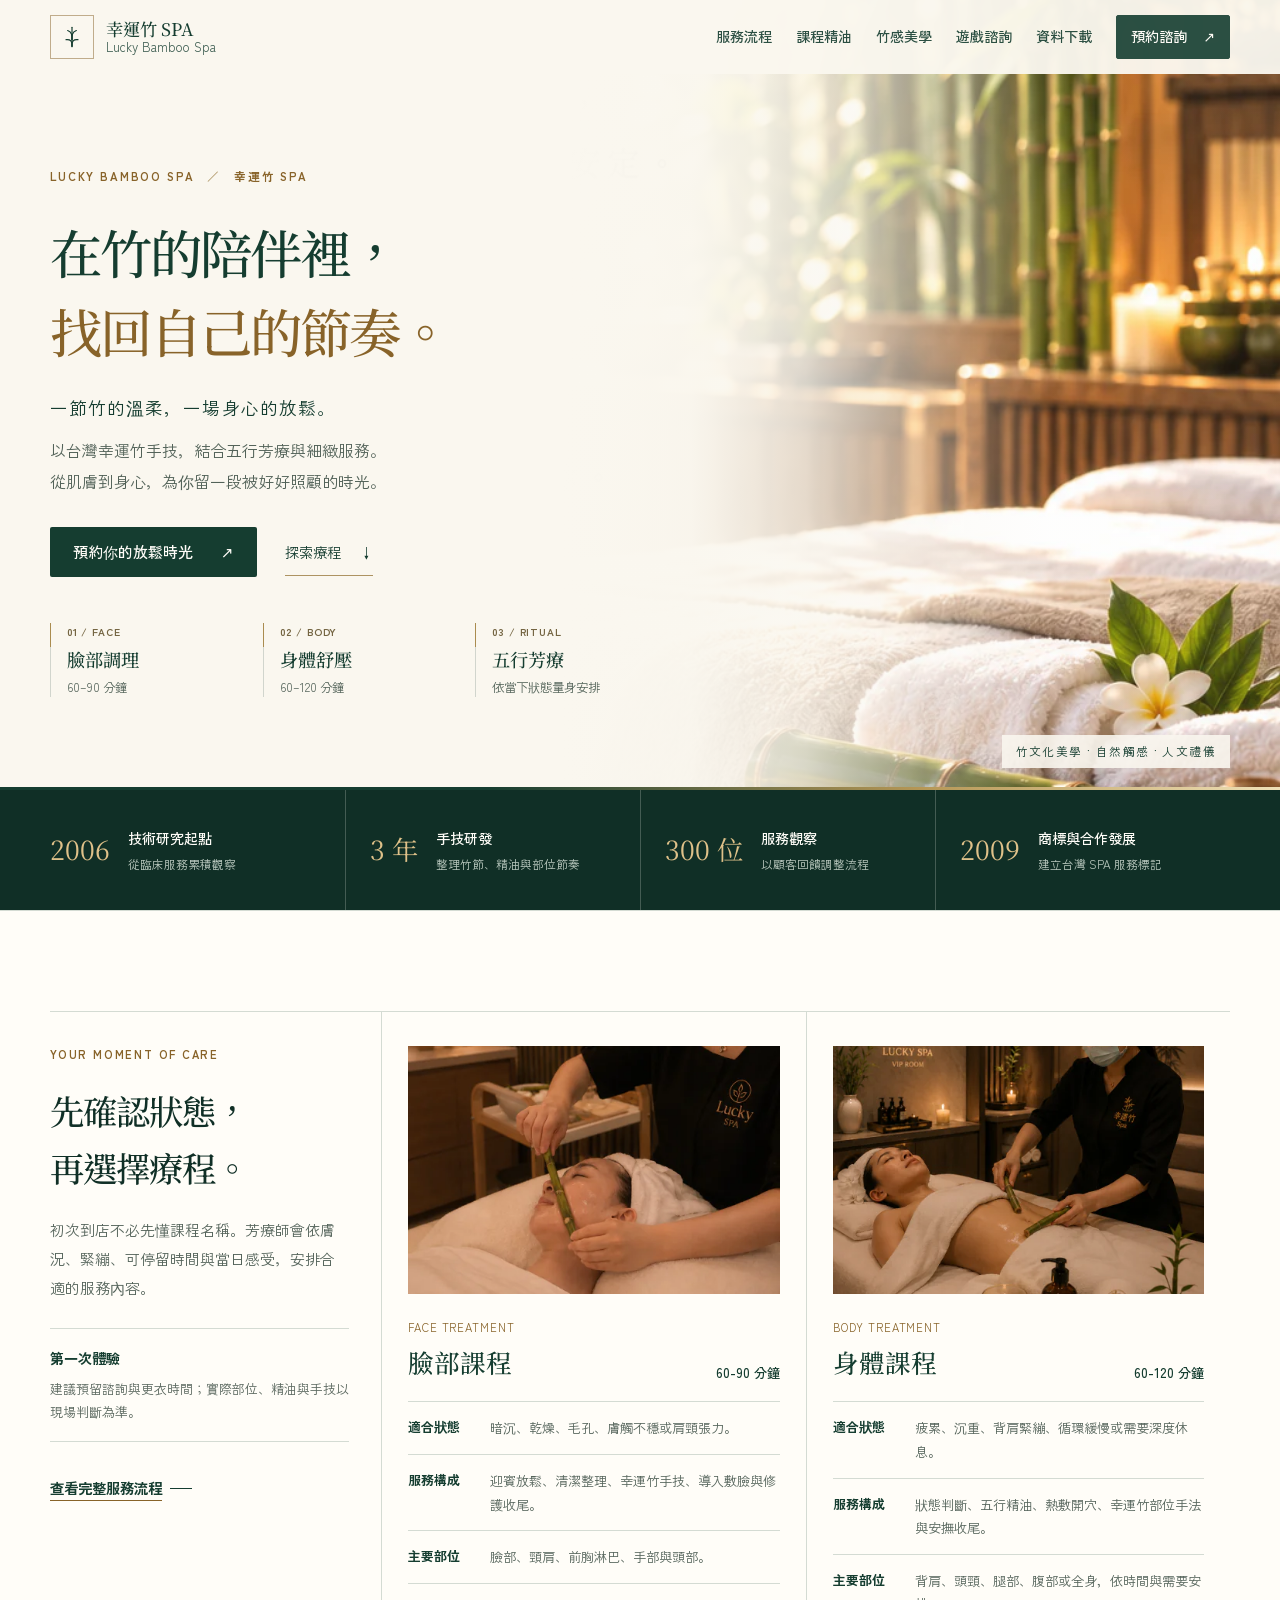
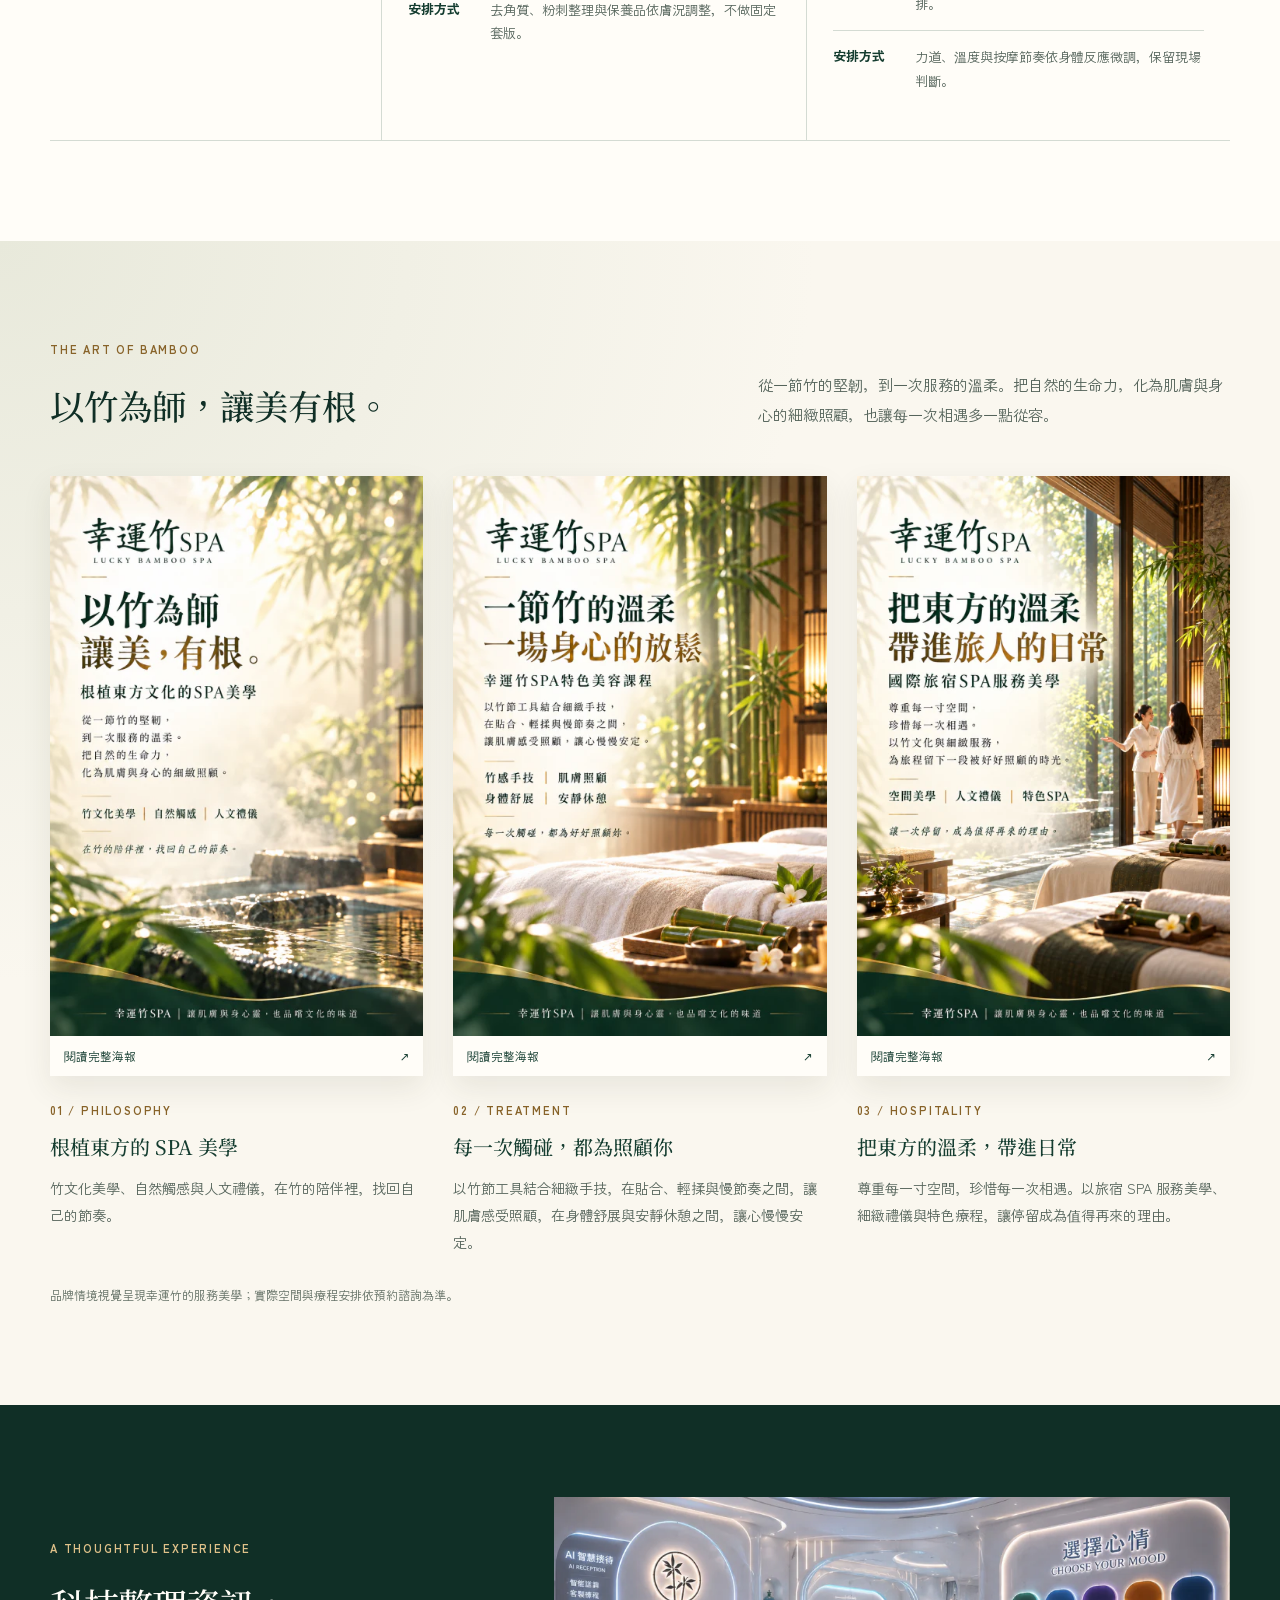
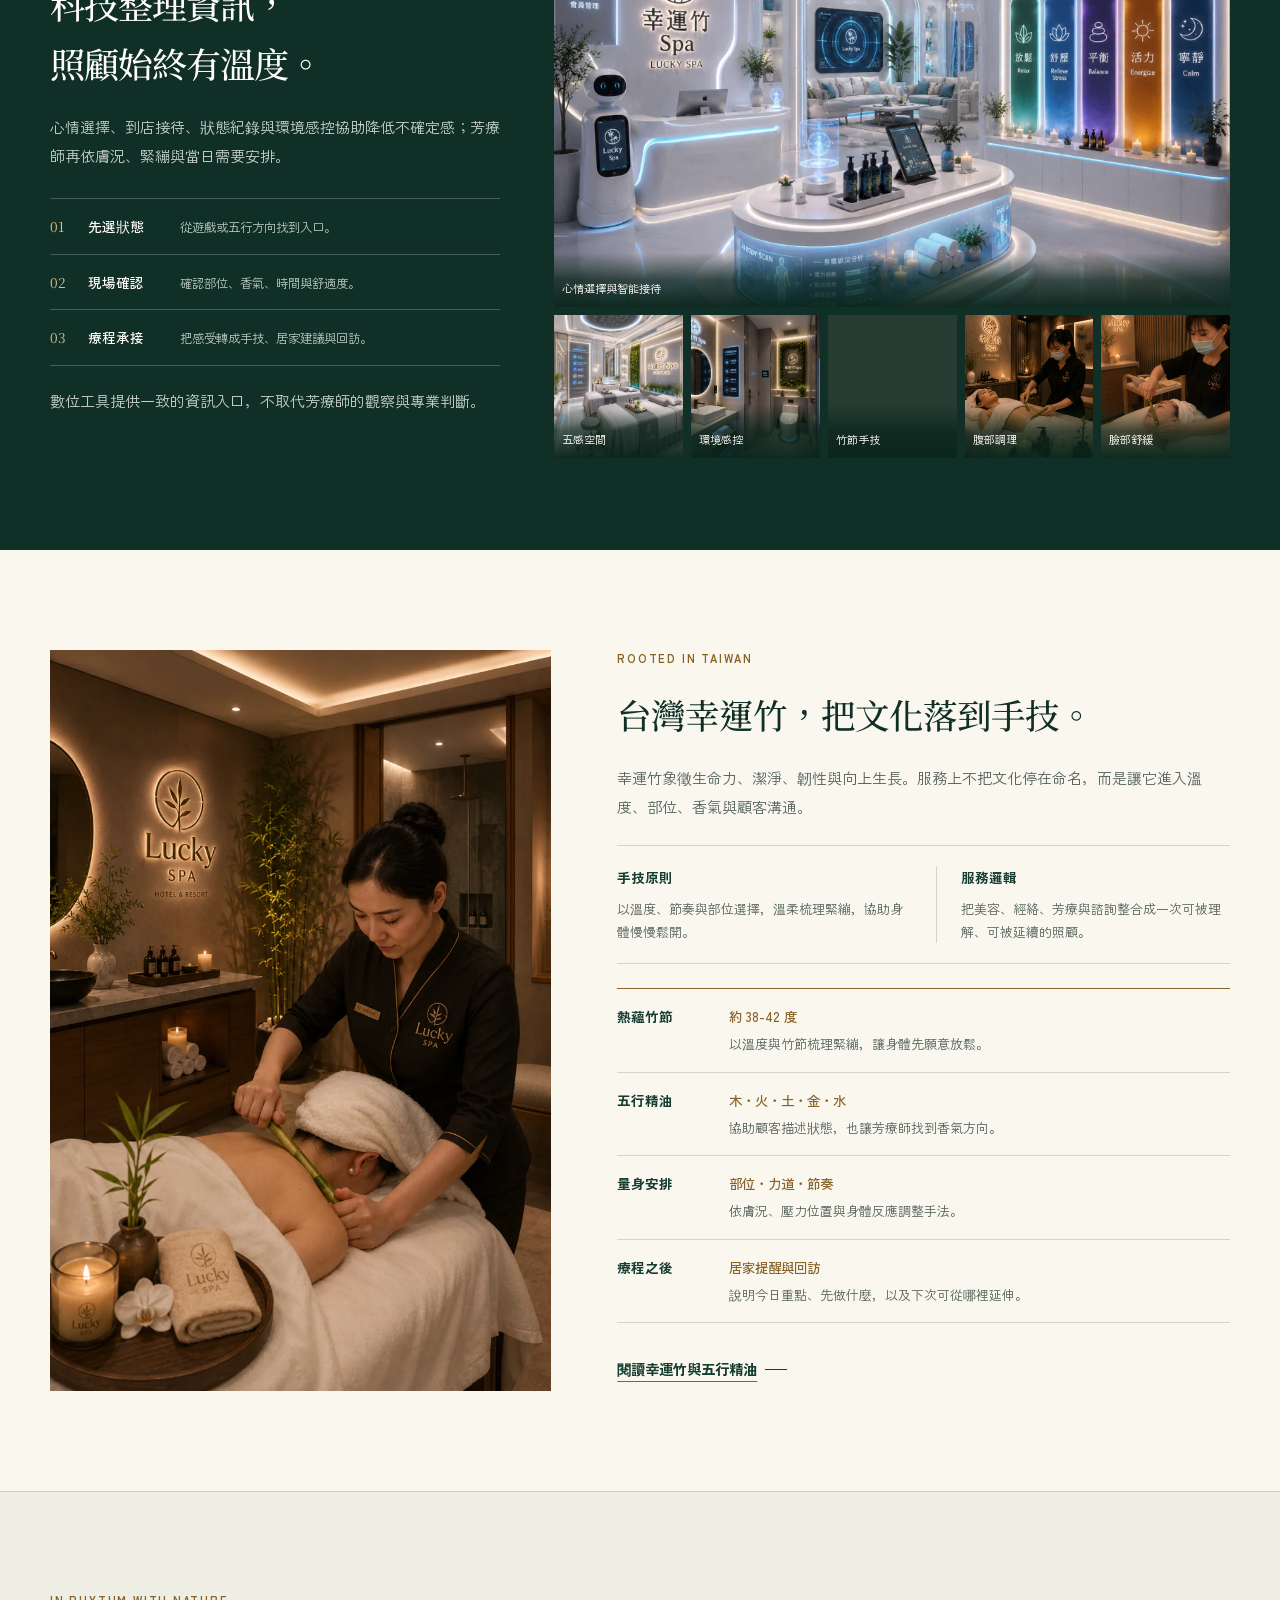
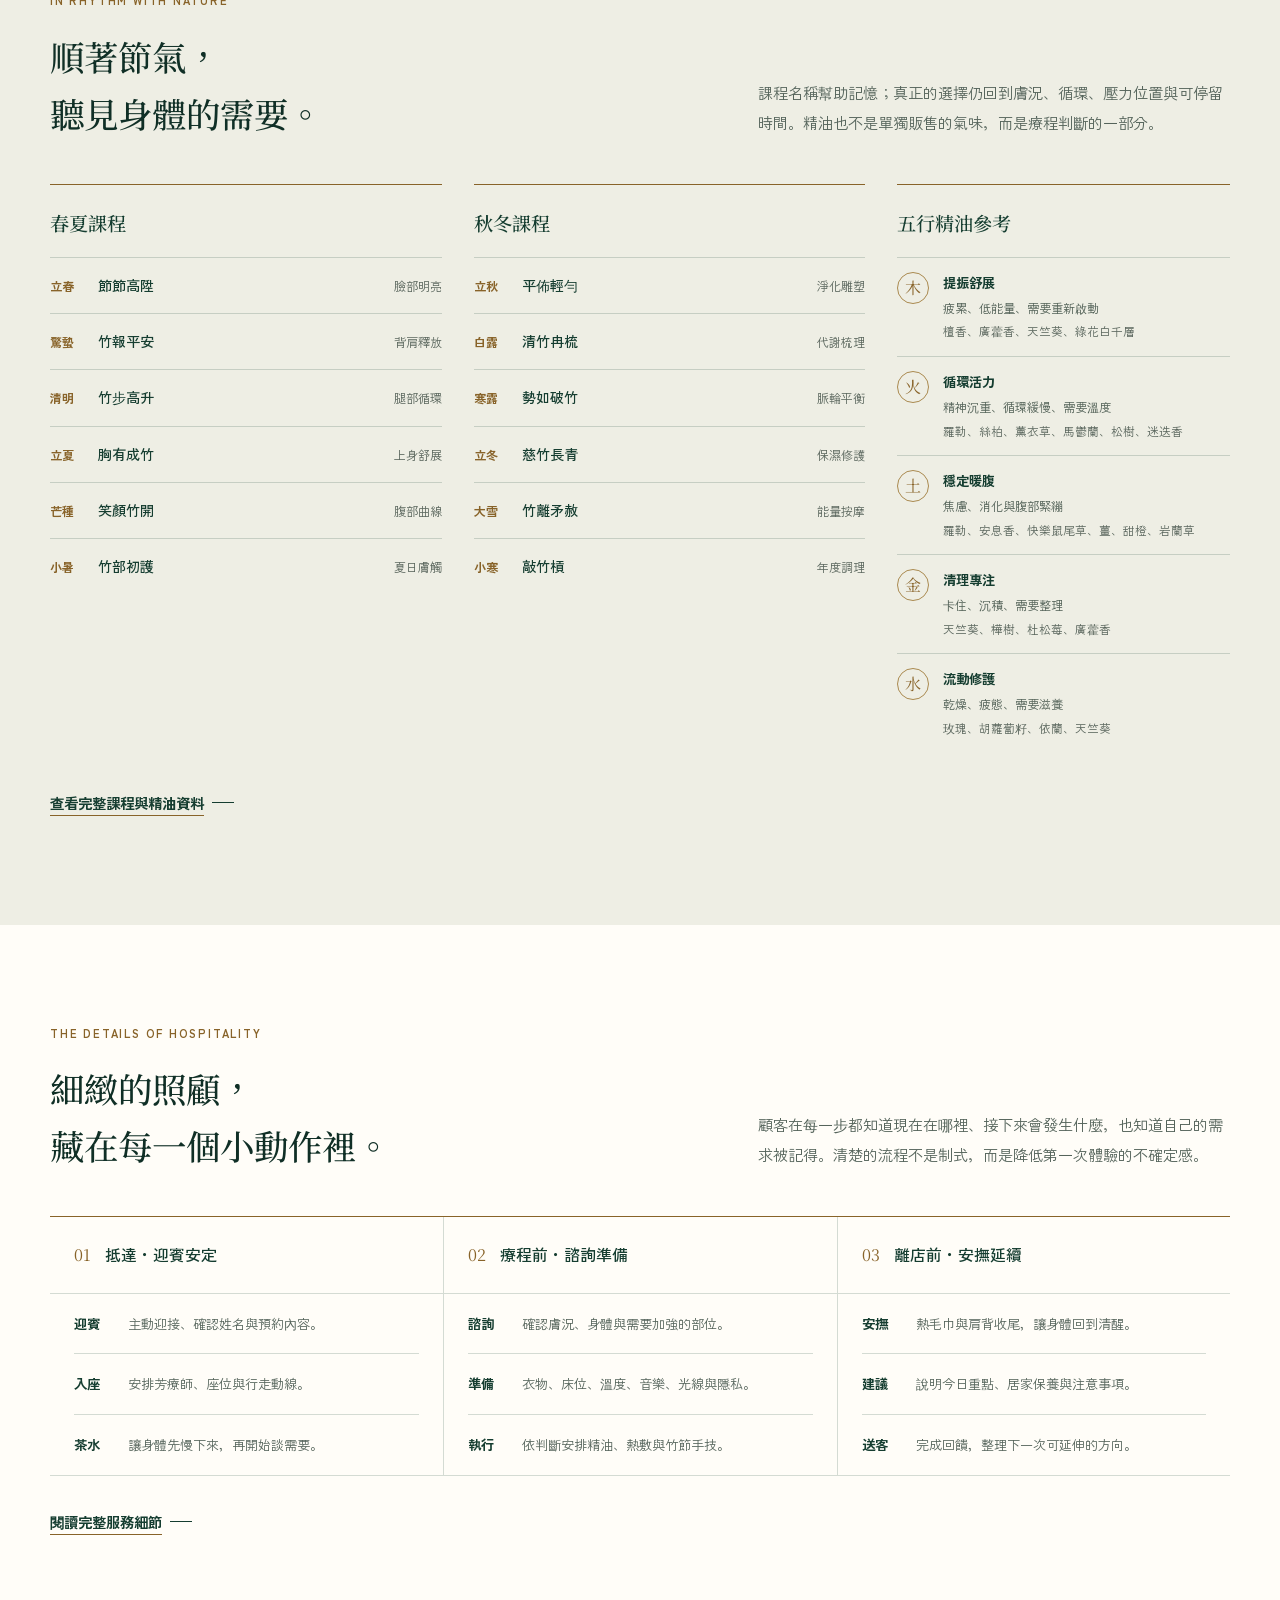
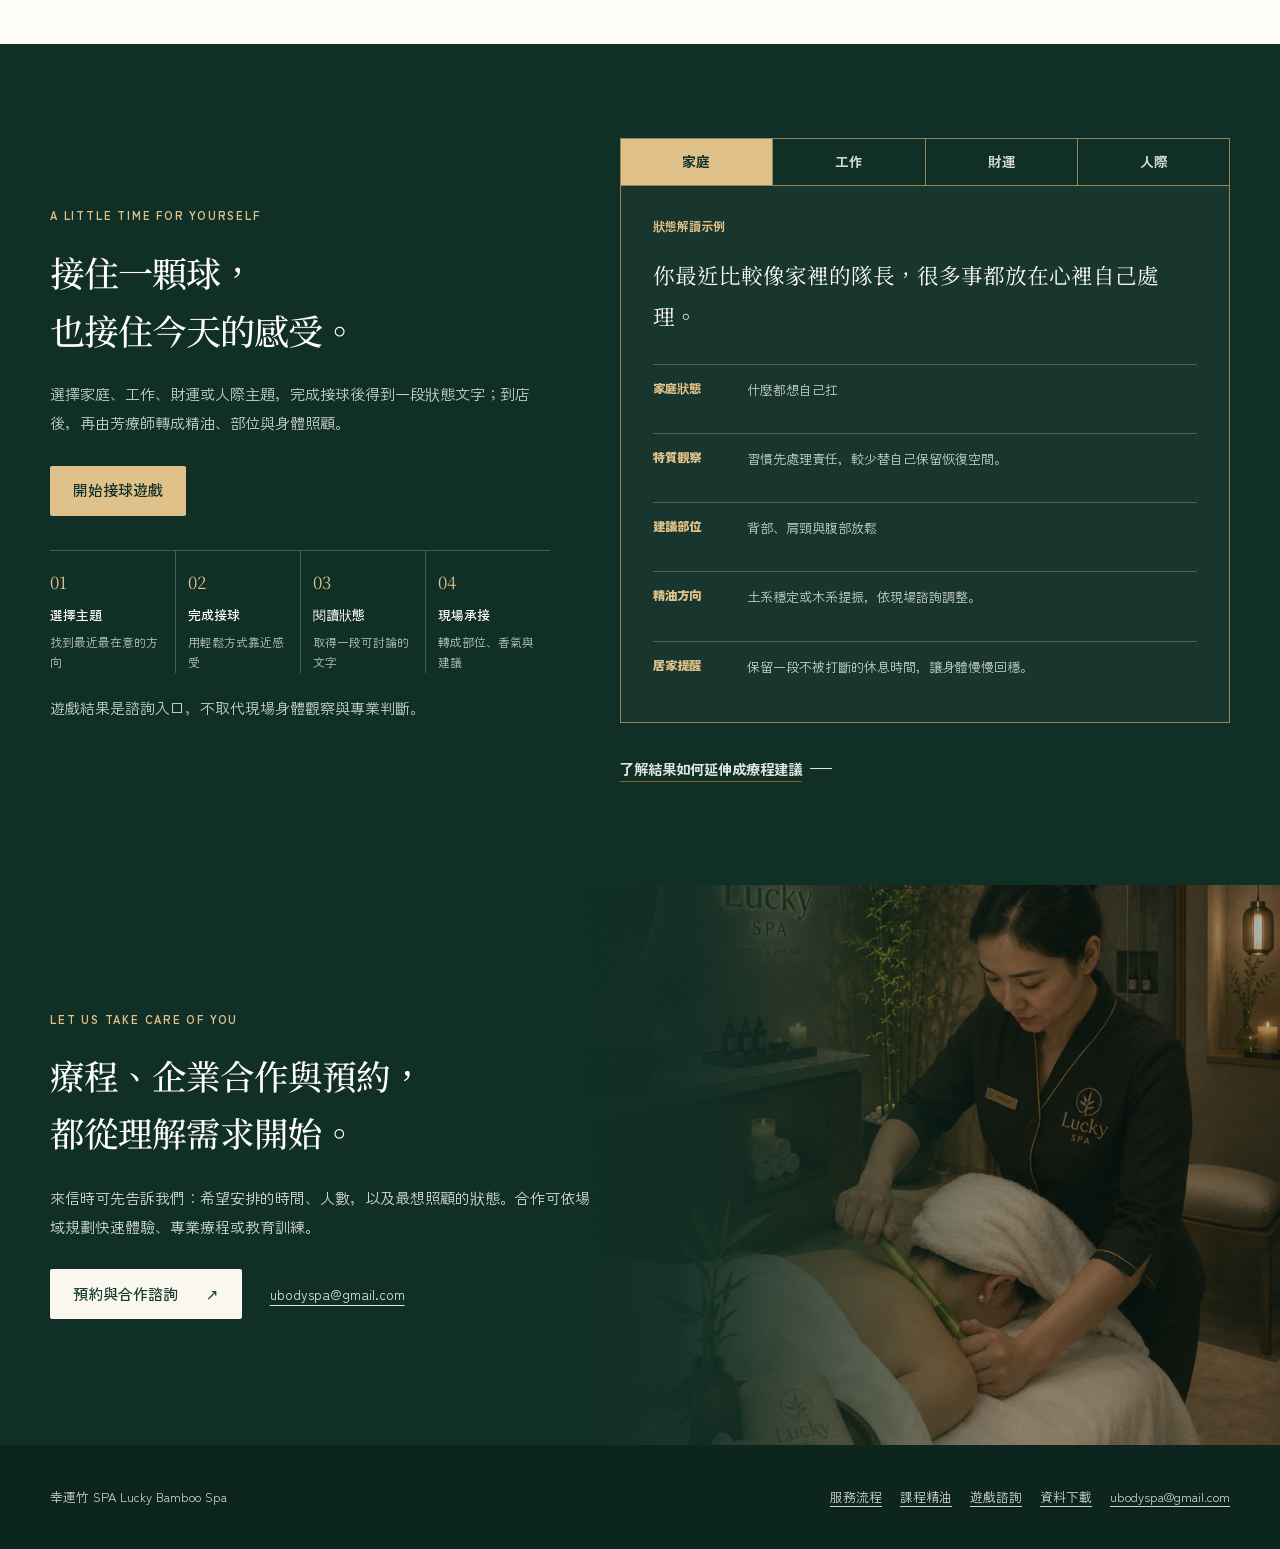
==== commit 8999ff17: "-" ====
--- a/index.html
+++ b/index.html
@@ -3,22 +3,36 @@
   <head>
     <meta charset="utf-8" />
     <meta name="viewport" content="width=device-width, initial-scale=1" />
+    <meta name="theme-color" content="#173f35" />
     <title>幸運竹 SPA | Lucky Bamboo Spa</title>
     <meta
       name="description"
       content="幸運竹 SPA 以台灣幸運竹手技、經絡美容、五行精油與完整服務流程，提供臉部 60-90 分鐘與身體 60-120 分鐘的量身 SPA 照顧。"
     />
+    <link rel="canonical" href="https://lucky-spa.petrichor.tw/" />
     <meta property="og:title" content="幸運竹 SPA | Lucky Bamboo Spa" />
     <meta
       property="og:description"
       content="台灣幸運竹手技、五行芳療與美業標準流程，讓療程從迎賓、諮詢到居家建議都有承接。"
     />
     <meta property="og:type" content="website" />
-    <meta property="og:image" content="assets/img/8FF1040E-0295-4F24-A9E4-1C1F6B51227F.png" />
+    <meta property="og:site_name" content="幸運竹 SPA" />
+    <meta property="og:locale" content="zh_TW" />
+    <meta property="og:url" content="https://lucky-spa.petrichor.tw/" />
+    <meta property="og:image" content="https://lucky-spa.petrichor.tw/assets/img/bamboo-hospitality-1024.webp" />
+    <meta property="og:image:type" content="image/webp" />
+    <meta property="og:image:width" content="1024" />
+    <meta property="og:image:height" content="1536" />
+    <meta property="og:image:alt" content="幸運竹 SPA 竹林、竹節手技與迎賓服務的品牌視覺" />
+    <meta name="twitter:card" content="summary_large_image" />
+    <meta name="twitter:title" content="幸運竹 SPA | Lucky Bamboo Spa" />
+    <meta name="twitter:description" content="台灣幸運竹手技、五行芳療與量身照顧，從迎賓諮詢到療程後建議，陪你找回舒適節奏。" />
+    <meta name="twitter:image" content="https://lucky-spa.petrichor.tw/assets/img/bamboo-hospitality-1024.webp" />
+    <meta name="twitter:image:alt" content="幸運竹 SPA 竹林、竹節手技與迎賓服務的品牌視覺" />
     <link rel="preconnect" href="https://fonts.googleapis.com" />
     <link rel="preconnect" href="https://fonts.gstatic.com" crossorigin />
     <link
-      href="https://fonts.googleapis.com/css2?family=LXGW+WenKai+TC&family=Zen+Kaku+Gothic+New:wght@400;500;700&display=swap"
+      href="https://fonts.googleapis.com/css2?family=LXGW+WenKai+TC&family=Noto+Serif+TC:wght@400;500&family=Zen+Kaku+Gothic+New:wght@400;500;700&display=swap"
       rel="stylesheet"
     />
     <link
@@ -26,8 +40,8 @@
       href="data:image/svg+xml,%3Csvg xmlns='http://www.w3.org/2000/svg' viewBox='0 0 64 64'%3E%3Crect width='64' height='64' fill='%23153427'/%3E%3Cpath d='M32 10v44M22 18c10 4 10 12 10 23M42 18c-10 4-10 12-10 23M18 40c10-2 15 3 14 13M46 40c-10-2-15 3-14 13' stroke='%23fffaf1' stroke-width='4' stroke-linecap='round' stroke-linejoin='round' fill='none'/%3E%3C/svg%3E"
     />
     <link rel="stylesheet" href="assets/css/styles.css" />
-    <link rel="stylesheet" href="assets/css/homepage.css?v=20260701-2" />
-    <script defer src="assets/js/main.js?v=20260701-2"></script>
+    <link rel="stylesheet" href="assets/css/homepage.css?v=20261021" />
+    <script defer src="assets/js/main.js?v=20261021"></script>
   </head>
   <body class="home-page">
     <a class="skip-link" href="#main">跳到主要內容</a>
@@ -58,41 +72,38 @@
       <nav class="site-nav" aria-label="主要導覽" data-nav>
         <a href="experience.html">服務流程</a>
         <a href="courses.html">課程精油</a>
-        <a href="#journey">美業標準</a>
+        <a href="#philosophy">竹感美學</a>
         <a href="insights.html">遊戲諮詢</a>
         <a href="resources.html">資料下載</a>
-        <a class="nav-contact" href="mailto:ubodyspa@gmail.com">Contact Us</a>
+        <a class="nav-contact" href="mailto:ubodyspa@gmail.com">預約諮詢 <span aria-hidden="true">↗</span></a>
       </nav>
     </header>
 
     <main id="main">
       <section class="hero home-hero" id="top">
         <picture class="hero__image" aria-hidden="true">
-          <img src="assets/img/8FF1040E-0295-4F24-A9E4-1C1F6B51227F.png" alt="" />
+          <img src="assets/img/bamboo-treatment-1024.webp" srcset="assets/img/bamboo-treatment-768.webp 768w, assets/img/bamboo-treatment-1024.webp 1024w" sizes="100vw" width="1024" height="1536" alt="" fetchpriority="high" />
         </picture>
         <div class="hero__shade" aria-hidden="true"></div>
 
         <div class="hero__inner">
           <div class="hero__content">
-            <h1>幸運竹 <span>SPA</span></h1>
-            <p class="home-hero__core">台灣幸運竹手技・五行芳療・量身照顧</p>
-            <p class="hero__lead">
-              臉部 60-90 分鐘、身體 60-120 分鐘。從迎賓、狀態判斷、精油與部位安排，到療程後建議，都依當下需要調整。
-            </p>
-            <div class="hero__entry" aria-label="今日入口">
-              <p>還不確定怎麼選，可以先來信說明時間與主要困擾；也可以先用接球遊戲整理今天的心情。</p>
-              <div class="hero__entry-links">
-                <a href="mailto:ubodyspa@gmail.com">預約諮詢</a>
-                <a href="https://connact.my.canva.site/cah9p7fm1k7cdn3t" target="_blank" rel="noopener">接球遊戲</a>
-              </div>
+            <p class="home-eyebrow">LUCKY BAMBOO SPA <span aria-hidden="true">／</span> 幸運竹 SPA</p>
+            <h1>在竹的陪伴裡，<br /><span>找回自己的節奏。</span></h1>
+            <p class="home-hero__core">一節竹的溫柔，一場身心的放鬆。</p>
+            <p class="hero__lead">以台灣幸運竹手技，結合五行芳療與細緻服務。<br class="desktop-break" />從肌膚到身心，為你留一段被好好照顧的時光。</p>
+            <div class="hero__actions">
+              <a class="button button--primary" href="mailto:ubodyspa@gmail.com">預約你的放鬆時光 <span aria-hidden="true">↗</span></a>
+              <a class="home-hero__explore" href="#experience">探索療程 <span aria-hidden="true">↓</span></a>
             </div>
             <ol class="hero__path" aria-label="幸運竹 SPA 服務方向">
-              <li><span>01</span><strong>臉部調理</strong><em>光澤、膚觸、肩頸張力</em></li>
-              <li><span>02</span><strong>身體舒壓</strong><em>背肩、腿部、腹部或全身</em></li>
-              <li><span>03</span><strong>療程承接</strong><em>精油方向、居家照顧與回訪</em></li>
+              <li><span>01 / FACE</span><strong>臉部調理</strong><em>60–90 分鐘</em></li>
+              <li><span>02 / BODY</span><strong>身體舒壓</strong><em>60–120 分鐘</em></li>
+              <li><span>03 / RITUAL</span><strong>五行芳療</strong><em>依當下狀態量身安排</em></li>
             </ol>
           </div>
         </div>
+        <p class="home-hero__caption" aria-hidden="true">竹文化美學 · 自然觸感 · 人文禮儀</p>
       </section>
 
       <section class="evidence-strip" aria-label="幸運竹 SPA 品牌發展脈絡">
@@ -107,7 +118,8 @@
       <section class="section dossier-section" id="experience">
         <div class="section__inner dossier-grid">
           <div class="dossier-intro">
-            <h2>先確認狀態，再選擇療程。</h2>
+            <p class="home-eyebrow">YOUR MOMENT OF CARE</p>
+            <h2>先確認狀態，<span class="heading-phrase">再選擇療程。</span></h2>
             <p>初次到店不必先懂課程名稱。芳療師會依膚況、緊繃、可停留時間與當日感受，安排合適的服務內容。</p>
             <div class="consultation-note">
               <strong>第一次體驗</strong>
@@ -117,7 +129,7 @@
           </div>
 
           <article class="course-dossier">
-            <img src="assets/img/D8EFC42A-FCB9-4409-BA5C-D3572BD7121E.png" alt="幸運竹 SPA 臉部竹節舒緩手技" loading="lazy" />
+            <img src="assets/img/bamboo-face-960.webp" srcset="assets/img/bamboo-face-480.webp 480w, assets/img/bamboo-face-960.webp 960w" sizes="(max-width: 700px) calc(100vw - 40px), (max-width: 1100px) 44vw, 29vw" width="960" height="1280" alt="幸運竹 SPA 臉部竹節舒緩手技" loading="lazy" decoding="async" />
             <div class="course-dossier__heading">
               <span>Face treatment</span>
               <h3>臉部課程</h3>
@@ -132,7 +144,7 @@
           </article>
 
           <article class="course-dossier">
-            <img src="assets/img/A3C2ABF3-3B12-4605-B945-E63F8623C5A9.png" alt="幸運竹 SPA 腹部與身體竹節調理" loading="lazy" />
+            <img src="assets/img/bamboo-body-960.webp" srcset="assets/img/bamboo-body-480.webp 480w, assets/img/bamboo-body-960.webp 960w" sizes="(max-width: 700px) calc(100vw - 40px), (max-width: 1100px) 44vw, 29vw" width="960" height="1280" alt="幸運竹 SPA 腹部與身體竹節調理" loading="lazy" decoding="async" />
             <div class="course-dossier__heading">
               <span>Body treatment</span>
               <h3>身體課程</h3>
@@ -148,10 +160,47 @@
         </div>
       </section>
 
+      <section class="section philosophy-section" id="philosophy" aria-labelledby="philosophy-title">
+        <div class="section__inner">
+          <div class="reference-heading">
+            <div>
+              <p class="home-eyebrow">THE ART OF BAMBOO</p>
+              <h2 id="philosophy-title">以竹為師，讓美有根。</h2>
+            </div>
+            <p>從一節竹的堅韌，到一次服務的溫柔。把自然的生命力，化為肌膚與身心的細緻照顧，也讓每一次相遇多一點從容。</p>
+          </div>
+          <div class="philosophy-grid">
+            <article class="philosophy-card">
+              <a class="philosophy-card__art" href="assets/img/bamboo-philosophy-1024.webp" target="_blank" rel="noopener" aria-label="放大閱讀「以竹為師，讓美有根」品牌海報（另開分頁）">
+                <img src="assets/img/bamboo-philosophy-768.webp" srcset="assets/img/bamboo-philosophy-480.webp 480w, assets/img/bamboo-philosophy-768.webp 768w, assets/img/bamboo-philosophy-1024.webp 1024w" sizes="(max-width: 520px) calc(100vw - 40px), (max-width: 700px) 480px, (max-width: 980px) 31vw, 374px" width="1024" height="1536" alt="竹影、溫泉與晨光交織的幸運竹品牌海報" loading="lazy" decoding="async" />
+                <span>閱讀完整海報 <span aria-hidden="true">↗</span></span>
+              </a>
+              <div class="philosophy-card__copy"><p class="home-eyebrow">01 / PHILOSOPHY</p><h3>根植東方的 SPA 美學</h3><p>竹文化美學、自然觸感與人文禮儀，在竹的陪伴裡，找回自己的節奏。</p></div>
+            </article>
+            <article class="philosophy-card">
+              <a class="philosophy-card__art" href="assets/img/bamboo-treatment-1024.webp" target="_blank" rel="noopener" aria-label="放大閱讀「一節竹的溫柔，一場身心的放鬆」療程海報（另開分頁）">
+                <img src="assets/img/bamboo-treatment-768.webp" srcset="assets/img/bamboo-treatment-480.webp 480w, assets/img/bamboo-treatment-768.webp 768w, assets/img/bamboo-treatment-1024.webp 1024w" sizes="(max-width: 520px) calc(100vw - 40px), (max-width: 700px) 480px, (max-width: 980px) 31vw, 374px" width="1024" height="1536" alt="溫暖療程空間、竹節工具與柔軟毛巾的特色美容海報" loading="lazy" decoding="async" />
+                <span>閱讀完整海報 <span aria-hidden="true">↗</span></span>
+              </a>
+              <div class="philosophy-card__copy"><p class="home-eyebrow">02 / TREATMENT</p><h3>每一次觸碰，都為照顧你</h3><p>以竹節工具結合細緻手技，在貼合、輕揉與慢節奏之間，讓肌膚感受照顧，在身體舒展與安靜休憩之間，讓心慢慢安定。</p></div>
+            </article>
+            <article class="philosophy-card">
+              <a class="philosophy-card__art" href="assets/img/bamboo-hospitality-1024.webp" target="_blank" rel="noopener" aria-label="放大閱讀「把東方的溫柔帶進旅人的日常」服務海報（另開分頁）">
+                <img src="assets/img/bamboo-hospitality-768.webp" srcset="assets/img/bamboo-hospitality-480.webp 480w, assets/img/bamboo-hospitality-768.webp 768w, assets/img/bamboo-hospitality-1024.webp 1024w" sizes="(max-width: 520px) calc(100vw - 40px), (max-width: 700px) 480px, (max-width: 980px) 31vw, 374px" width="1024" height="1536" alt="芳療師迎接旅人、竹林光影與雙人療程床的服務美學海報" loading="lazy" decoding="async" />
+                <span>閱讀完整海報 <span aria-hidden="true">↗</span></span>
+              </a>
+              <div class="philosophy-card__copy"><p class="home-eyebrow">03 / HOSPITALITY</p><h3>把東方的溫柔，帶進日常</h3><p>尊重每一寸空間，珍惜每一次相遇。以旅宿 SPA 服務美學、細緻禮儀與特色療程，讓停留成為值得再來的理由。</p></div>
+            </article>
+          </div>
+          <p class="philosophy-note">品牌情境視覺呈現幸運竹的服務美學；實際空間與療程安排依預約諮詢為準。</p>
+        </div>
+      </section>
+
       <section class="tech-journal" id="tech" aria-labelledby="tech-title">
         <div class="section__inner tech-journal__grid">
           <div class="tech-journal__copy">
-            <h2 id="tech-title">科技把資訊整理好，療程仍由人判斷。</h2>
+            <p class="home-eyebrow">A THOUGHTFUL EXPERIENCE</p>
+            <h2 id="tech-title">科技整理資訊，<br />照顧始終有溫度。</h2>
             <p>心情選擇、到店接待、狀態紀錄與環境感控協助降低不確定感；芳療師再依膚況、緊繃與當日需要安排。</p>
             <ol class="service-chain">
               <li><span>01</span><strong>先選狀態</strong><em>從遊戲或五行方向找到入口。</em></li>
@@ -161,17 +210,17 @@
             <p class="tech-journal__note">數位工具提供一致的資訊入口，不取代芳療師的觀察與專業判斷。</p>
           </div>
 
-          <div class="tech-media" aria-label="幸運竹 SPA 數位與療程場域">
+          <div class="tech-media" role="group" aria-label="幸運竹 SPA 數位與療程場域">
             <figure class="tech-media__primary">
-              <img src="assets/img/8FF1040E-0295-4F24-A9E4-1C1F6B51227F.png" alt="幸運竹 SPA 心情選擇與智能接待空間" loading="lazy" />
+              <img src="assets/img/reception-960.webp" srcset="assets/img/reception-480.webp 480w, assets/img/reception-960.webp 960w" sizes="(max-width: 980px) calc(100vw - 40px), 50vw" width="960" height="769" alt="幸運竹 SPA 心情選擇與智能接待空間" loading="lazy" decoding="async" />
               <figcaption>心情選擇與智能接待</figcaption>
             </figure>
             <div class="tech-media__rail">
-              <figure><img src="assets/img/5D201EBA-215D-462D-8BEA-45C6744D9DAC.png" alt="五感療程空間" loading="lazy" /><figcaption>五感空間</figcaption></figure>
-              <figure><img src="assets/img/423BAFA8-3329-4F00-B79D-762493D179FE.png" alt="衛生與環境感控空間" loading="lazy" /><figcaption>環境感控</figcaption></figure>
-              <figure><img src="assets/img/549A28E1-1E7C-49CC-8EEA-E7A3C28204A7.png" alt="背部幸運竹手技" loading="lazy" /><figcaption>竹節手技</figcaption></figure>
-              <figure><img src="assets/img/A3C2ABF3-3B12-4605-B945-E63F8623C5A9.png" alt="腹部幸運竹調理" loading="lazy" /><figcaption>腹部調理</figcaption></figure>
-              <figure><img src="assets/img/D8EFC42A-FCB9-4409-BA5C-D3572BD7121E.png" alt="臉部幸運竹舒緩" loading="lazy" /><figcaption>臉部舒緩</figcaption></figure>
+              <figure><img src="assets/img/sensory-room-960.webp" srcset="assets/img/sensory-room-480.webp 480w, assets/img/sensory-room-960.webp 960w" sizes="(max-width: 700px) 44vw, (max-width: 980px) 18vw, 12vw" width="960" height="769" alt="五感療程空間" loading="lazy" decoding="async" /><figcaption>五感空間</figcaption></figure>
+              <figure><img src="assets/img/care-room-960.webp" srcset="assets/img/care-room-480.webp 480w, assets/img/care-room-960.webp 960w" sizes="(max-width: 700px) 44vw, (max-width: 980px) 18vw, 12vw" width="960" height="769" alt="衛生與環境感控空間" loading="lazy" decoding="async" /><figcaption>環境感控</figcaption></figure>
+              <figure><img src="assets/img/bamboo-back-960.webp" srcset="assets/img/bamboo-back-480.webp 480w, assets/img/bamboo-back-960.webp 960w" sizes="(max-width: 700px) 44vw, (max-width: 980px) 18vw, 12vw" width="960" height="1200" alt="背部幸運竹手技" loading="lazy" decoding="async" /><figcaption>竹節手技</figcaption></figure>
+              <figure><img src="assets/img/bamboo-body-960.webp" srcset="assets/img/bamboo-body-480.webp 480w, assets/img/bamboo-body-960.webp 960w" sizes="(max-width: 700px) 44vw, (max-width: 980px) 18vw, 12vw" width="960" height="1280" alt="腹部幸運竹調理" loading="lazy" decoding="async" /><figcaption>腹部調理</figcaption></figure>
+              <figure><img src="assets/img/bamboo-face-960.webp" srcset="assets/img/bamboo-face-480.webp 480w, assets/img/bamboo-face-960.webp 960w" sizes="(max-width: 700px) calc(100vw - 40px), (max-width: 980px) 18vw, 12vw" width="960" height="1280" alt="臉部幸運竹舒緩" loading="lazy" decoding="async" /><figcaption>臉部舒緩</figcaption></figure>
             </div>
           </div>
         </div>
@@ -180,13 +229,14 @@
       <section class="section craft-journal" id="origin">
         <div class="section__inner craft-journal__grid">
           <div class="craft-journal__media">
-            <img src="assets/img/549A28E1-1E7C-49CC-8EEA-E7A3C28204A7.png" alt="芳療師使用溫熱幸運竹梳理背部" loading="lazy" />
+            <img src="assets/img/bamboo-back-960.webp" srcset="assets/img/bamboo-back-480.webp 480w, assets/img/bamboo-back-960.webp 960w" sizes="(max-width: 980px) calc(100vw - 40px), 50vw" width="960" height="1200" alt="芳療師使用溫熱幸運竹梳理背部" loading="lazy" decoding="async" />
           </div>
           <div class="craft-journal__copy">
-            <h2>台灣幸運竹，把文化落到手技。</h2>
+            <p class="home-eyebrow">ROOTED IN TAIWAN</p>
+            <h2>台灣幸運竹，<span class="heading-phrase">把文化落到手技。</span></h2>
             <p>幸運竹象徵生命力、潔淨、韌性與向上生長。服務上不把文化停在命名，而是讓它進入溫度、部位、香氣與顧客溝通。</p>
-            <div class="craft-context" aria-label="幸運竹手技原則">
-              <p><strong>手技原則</strong><span>梳理而不是刺激；以溫度、節奏與部位選擇，協助身體慢慢鬆開。</span></p>
+            <div class="craft-context" role="group" aria-label="幸運竹手技原則">
+              <p><strong>手技原則</strong><span>以溫度、節奏與部位選擇，溫柔梳理緊繃，協助身體慢慢鬆開。</span></p>
               <p><strong>服務邏輯</strong><span>把美容、經絡、芳療與諮詢整合成一次可被理解、可被延續的照顧。</span></p>
             </div>
             <dl class="craft-specification">
@@ -203,7 +253,7 @@
       <section class="section program-reference" id="programs">
         <div class="section__inner">
           <div class="reference-heading">
-            <h2>節氣提供時間感，身體決定今天的安排。</h2>
+            <div><p class="home-eyebrow">IN RHYTHM WITH NATURE</p><h2>順著節氣，<br />聽見身體的需要。</h2></div>
             <p>課程名稱幫助記憶；真正的選擇仍回到膚況、循環、壓力位置與可停留時間。精油也不是單獨販售的氣味，而是療程判斷的一部分。</p>
           </div>
 
@@ -250,11 +300,11 @@
       <section class="section service-standard" id="journey">
         <div class="section__inner">
           <div class="reference-heading">
-            <h2>美業標準，藏在每一個小動作裡。</h2>
+            <div><p class="home-eyebrow">THE DETAILS OF HOSPITALITY</p><h2>細緻的照顧，<br />藏在每一個小動作裡。</h2></div>
             <p>顧客在每一步都知道現在在哪裡、接下來會發生什麼，也知道自己的需求被記得。清楚的流程不是制式，而是降低第一次體驗的不確定感。</p>
           </div>
 
-          <div class="service-standard__grid" aria-label="幸運竹 SPA 服務標準">
+          <div class="service-standard__grid" role="group" aria-label="幸運竹 SPA 服務標準">
             <article>
               <div class="service-standard__head"><span>01</span><h3>抵達・迎賓安定</h3></div>
               <ul>
@@ -287,7 +337,8 @@
       <section class="game-consultation" id="game">
         <div class="section__inner game-consultation__grid">
           <div class="game-consultation__copy">
-            <h2>接住一顆球，也接住今天不容易說出口的感受。</h2>
+            <p class="home-eyebrow">A LITTLE TIME FOR YOURSELF</p>
+            <h2>接住一顆球，<br />也接住今天的感受。</h2>
             <p>選擇家庭、工作、財運或人際主題，完成接球後得到一段狀態文字；到店後，再由芳療師轉成精油、部位與身體照顧。</p>
             <a class="button button--primary" href="https://connact.my.canva.site/cah9p7fm1k7cdn3t" target="_blank" rel="noopener">開始接球遊戲</a>
             <ol class="game-path" aria-label="遊戲到療程的四個步驟">
@@ -324,12 +375,14 @@
 
       <section class="contact-section home-contact" id="contact">
         <div class="contact-section__image" aria-hidden="true">
-          <img src="img/hero-reception-crop.jpg" alt="" />
+          <img src="assets/img/bamboo-back-960.webp" srcset="assets/img/bamboo-back-480.webp 480w, assets/img/bamboo-back-960.webp 960w" sizes="(max-width: 700px) 100vw, 60vw" width="960" height="1200" alt="" loading="lazy" decoding="async" />
         </div>
         <div class="contact-section__content">
+          <p class="home-eyebrow">LET US TAKE CARE OF YOU</p>
           <h2>療程、企業合作與預約，<br />都從理解需求開始。</h2>
           <p>來信時可先告訴我們：希望安排的時間、人數，以及最想照顧的狀態。合作可依場域規劃快速體驗、專業療程或教育訓練。</p>
-          <a class="button button--light" href="mailto:ubodyspa@gmail.com">Contact Us</a>
+          <a class="button button--light" href="mailto:ubodyspa@gmail.com">預約與合作諮詢 <span aria-hidden="true">↗</span></a>
+          <a class="contact-email" href="mailto:ubodyspa@gmail.com">ubodyspa@gmail.com</a>
         </div>
       </section>
     </main>
--- a/assets/css/styles.css
+++ b/assets/css/styles.css
@@ -63,6 +63,23 @@
   font: inherit;
 }
 
+html:not(.js) .theme-switcher {
+  display: none;
+}
+
+a:focus-visible,
+button:focus-visible,
+[tabindex]:focus-visible {
+  outline: 2px solid var(--ink);
+  outline-offset: 3px;
+  box-shadow: 0 0 0 5px var(--paper);
+}
+
+main[id],
+section[id] {
+  scroll-margin-top: calc(var(--header-height) + 20px);
+}
+
 .skip-link {
   position: fixed;
   left: 16px;
@@ -186,8 +203,8 @@
 
 .nav-toggle {
   display: none;
-  width: 42px;
-  height: 42px;
+  width: 44px;
+  height: 44px;
   padding: 10px;
   border: 1px solid currentColor;
   border-radius: 6px;
@@ -2114,6 +2131,10 @@
   .site-nav {
     position: fixed;
     inset: var(--header-height) 16px auto 16px;
+    max-height: calc(100vh - var(--header-height) - 32px);
+    max-height: calc(100dvh - var(--header-height) - 32px);
+    overflow-y: auto;
+    overscroll-behavior: contain;
     display: grid;
     gap: 0;
     padding: 12px;
@@ -2125,6 +2146,7 @@
     transform: translateY(-16px);
     opacity: 0;
     pointer-events: none;
+    visibility: hidden;
     transition: transform 180ms ease, opacity 180ms ease;
   }
 
@@ -2132,6 +2154,33 @@
     transform: translateY(0);
     opacity: 1;
     pointer-events: auto;
+    visibility: visible;
+  }
+
+  html:not(.js) .site-header {
+    position: relative;
+    flex-wrap: wrap;
+    background: var(--paper);
+    color: var(--ink);
+  }
+
+  html:not(.js) .nav-toggle {
+    display: none;
+  }
+
+  html:not(.js) .site-nav {
+    position: static;
+    display: flex;
+    flex-wrap: wrap;
+    width: 100%;
+    border: 0;
+    padding: 0;
+    opacity: 1;
+    visibility: visible;
+    transform: none;
+    pointer-events: auto;
+    box-shadow: none;
+    max-height: none;
   }
 
   .site-nav a {
--- a/assets/css/homepage.css
+++ b/assets/css/homepage.css
@@ -1,1170 +1,380 @@
 .home-page {
-  --home-ink: #14352a;
-  --home-deep: #09241b;
-  --home-copper: #ad613d;
-  --home-copper-light: #d8a37d;
-  --home-paper: #fffefa;
-  --home-white: #ffffff;
-  --home-mist: #f1f4ef;
-  --home-line: rgba(20, 53, 42, 0.16);
-  --home-light-line: rgba(255, 255, 255, 0.2);
+  --home-ink: #153d30;
+  --home-deep: #102f26;
+  --home-copper: #886329;
+  --home-copper-light: #dfc189;
+  --home-paper: #faf7ef;
+  --home-white: #fffdf8;
+  --home-mist: #eeeee4;
+  --home-line: rgba(21, 61, 48, 0.18);
+  --home-light-line: rgba(255, 253, 248, 0.22);
+  --home-display: "Noto Serif TC", "Songti TC", "PMingLiU", serif;
   background: var(--home-paper);
-}
-
-.home-page .section {
-  padding: 76px 0;
-}
-
-.home-page .site-nav {
-  gap: 22px;
-  font-size: 0.92rem;
-}
-
-.home-page .home-hero {
-  min-height: 88svh;
-}
-
-.home-page .home-hero .hero__inner {
-  min-height: 88svh;
-  padding-top: calc(var(--header-height) + 42px);
-  padding-bottom: 54px;
-}
-
-.home-page .home-hero .hero__content {
-  width: min(670px, 100%);
-}
-
-.home-page .home-hero h1 {
-  font-size: 4.35rem;
-}
-
-.home-page .home-hero h1 span {
-  margin-left: 0.15em;
-}
-
-.home-hero__core {
-  margin: 20px 0 0;
-  color: var(--home-copper-light);
-  font-family: "LXGW WenKai TC", "Zen Kaku Gothic New", "PingFang TC", serif;
-  font-size: 1.42rem;
-  line-height: 1.45;
-}
-
-.home-page .home-hero .hero__lead {
-  max-width: 620px;
-  margin-top: 12px;
-  font-size: 1.06rem;
-  line-height: 1.85;
-}
-
-.home-page .home-hero .hero__entry {
-  margin-top: 24px;
-  padding: 15px 0;
-}
-
-.home-page .home-hero .hero__path {
-  margin-top: 26px;
-}
-
-.home-page .home-hero .hero__path strong {
-  font-size: 1.2rem;
-}
-
-.home-page .home-hero .hero__path em {
-  font-size: 0.84rem;
-}
-
-.evidence-strip {
-  background: var(--home-white);
-  border-bottom: 1px solid var(--home-line);
-}
-
-.evidence-strip ol {
-  display: grid;
-  grid-template-columns: repeat(4, minmax(0, 1fr));
-  width: min(var(--max), calc(100% - 44px));
-  margin: 0 auto;
-  padding: 0;
-  list-style: none;
-}
-
-.evidence-strip li {
-  display: grid;
-  grid-template-columns: auto 1fr;
-  gap: 0 16px;
-  align-content: center;
-  min-height: 112px;
-  padding: 22px 26px;
-}
-
-.evidence-strip li + li {
-  border-left: 1px solid var(--home-line);
-}
-
-.evidence-strip span {
-  grid-row: 1 / 3;
-  align-self: start;
-  color: var(--home-copper);
-  font-family: "LXGW WenKai TC", "Zen Kaku Gothic New", serif;
-  font-size: 1.5rem;
-  line-height: 1.1;
-}
-
-.evidence-strip strong {
-  color: var(--home-deep);
-  font-size: 0.94rem;
-}
-
-.evidence-strip em {
-  color: rgba(20, 53, 42, 0.6);
-  font-size: 0.78rem;
-  font-style: normal;
-  line-height: 1.55;
-}
-
-.dossier-section {
-  background: var(--home-paper);
-}
-
-.dossier-grid {
-  display: grid;
-  grid-template-columns: minmax(250px, 0.68fr) repeat(2, minmax(300px, 1fr));
-  border-top: 1px solid var(--home-line);
-  border-bottom: 1px solid var(--home-line);
-}
-
-.dossier-intro {
-  padding: 36px 34px 36px 0;
-}
+  color: var(--home-ink);
+}
+
+.home-page section[id] { scroll-margin-top: calc(var(--header-height) + 20px); }
+.home-page .section { padding: 100px 0; }
+.home-page .site-header { color: var(--home-ink); background: rgba(250, 247, 239, 0.96); }
+.home-page .site-header.is-scrolled,
+.home-page .site-header.is-open { background: rgba(250, 247, 239, 0.97); }
+.home-page .brand__mark { border-color: rgba(136, 99, 41, 0.5); color: var(--home-ink); }
+.home-page .brand__text strong { font-family: var(--home-display); font-weight: 500; }
+.home-page .site-nav { gap: 24px; font-size: 0.88rem; }
+.home-page .site-nav .nav-contact { background: var(--home-ink); color: var(--home-white); border-color: var(--home-ink); border-radius: 2px; }
+.home-page .nav-contact span { margin-left: 12px; }
+.home-page .button { min-height: 50px; padding: 14px 22px; border-radius: 2px; box-shadow: none; font-size: 0.94rem; font-weight: 500; gap: 28px; }
+.home-page .button--primary { background: var(--home-ink); color: var(--home-white); }
+.home-page .button--primary:hover { background: #245541; }
+.home-page .button--light { background: var(--home-paper); color: var(--home-ink); }
+.home-page .text-link { display: inline-flex; align-items: center; min-height: 44px; color: var(--home-ink); font-size: 0.9rem; text-decoration-color: var(--home-copper); }
+.home-page .home-eyebrow { margin: 0 0 18px; color: var(--home-copper); font-size: 0.7rem; line-height: 1.6; font-weight: 700; letter-spacing: 0.16em; }
+.heading-phrase { display: inline-block; }
+
+/* The original poster remains intact; the decorative hero reveals its scenery. */
+.home-page .home-hero { min-height: 790px; background: var(--home-paper); color: var(--home-ink); }
+.home-page .home-hero .hero__image img { object-position: right 66%; }
+.home-page .home-hero .hero__shade {
+  background: linear-gradient(90deg, #faf7ef 0%, #faf7ef 44%, rgba(250, 247, 239, 0.98) 54%, rgba(250, 247, 239, 0.8) 63%, rgba(250, 247, 239, 0.05) 82%);
+}
+.home-page .home-hero::after { content: ""; position: absolute; z-index: 3; inset: auto 0 0; height: 3px; background: linear-gradient(90deg, var(--home-ink), var(--home-ink) 38%, #b69756 72%, #efe0b6); }
+.home-page .home-hero .hero__inner { min-height: 790px; padding-top: 146px; padding-bottom: 72px; }
+.home-page .home-hero .hero__content { width: min(670px, 60%); }
+.home-page .home-hero .home-eyebrow { font-size: 0.72rem; margin-bottom: 28px; }
+.home-hero .home-eyebrow span { margin: 0 8px; color: #b29a6c; }
+.home-page .home-hero h1 { color: var(--home-ink); font-family: var(--home-display); font-size: clamp(2.8rem, 4.1vw, 3.8rem); font-weight: 500; line-height: 1.5; letter-spacing: -0.04em; }
+.home-page .home-hero h1 span { color: var(--home-copper); }
+.home-hero__core { margin: 22px 0 0; font-size: 1.1rem; letter-spacing: 0.06em; }
+.home-page .home-hero .hero__lead { max-width: 510px; margin-top: 14px; color: #526258; font-size: 0.99rem; line-height: 1.95; }
+.home-page .home-hero .hero__actions { gap: 28px; margin-top: 30px; }
+.home-hero__explore { display: inline-flex; align-items: center; gap: 18px; min-height: 48px; font-size: 0.9rem; border-bottom: 1px solid #ad9362; }
+.home-page .home-hero .hero__path { width: 100%; margin-top: 46px; grid-template-columns: 1fr 1fr 1.15fr; gap: 0; }
+.home-page .home-hero .hero__path li { border-left-color: var(--home-line); padding-left: 16px; gap: 8px; }
+.home-page .home-hero .hero__path li::before { background: #aa8c4f; height: 24px; }
+.home-page .home-hero .hero__path span { color: #746542; font-size: 0.65rem; letter-spacing: 0.08em; }
+.home-page .home-hero .hero__path strong { color: var(--home-ink); font-family: var(--home-display); font-size: 1.14rem; font-weight: 500; }
+.home-page .home-hero .hero__path em { color: #56665c; font-size: 0.78rem; }
+.home-hero__caption { position: absolute; z-index: 2; right: max(30px, calc((100vw - var(--max)) / 2)); bottom: 22px; margin: 0; padding: 7px 14px; background: rgba(250, 247, 239, 0.9); color: var(--home-ink); font-size: 0.72rem; letter-spacing: 0.12em; }
+
+.evidence-strip { background: var(--home-deep); color: var(--home-white); }
+.evidence-strip ol { display: grid; grid-template-columns: repeat(4, minmax(0, 1fr)); width: min(var(--max), calc(100% - 44px)); margin: 0 auto; padding: 0; list-style: none; }
+.evidence-strip li { display: grid; grid-template-columns: auto 1fr; gap: 4px 18px; align-content: center; min-height: 120px; padding: 24px; }
+.evidence-strip li:first-child { padding-left: 0; }
+.evidence-strip li + li { border-left: 1px solid var(--home-light-line); }
+.evidence-strip span { grid-row: 1 / 3; align-self: center; color: var(--home-copper-light); font-family: var(--home-display); font-size: 1.65rem; white-space: nowrap; }
+.evidence-strip strong { font-size: 0.88rem; font-weight: 500; }
+.evidence-strip em { color: #b9c8be; font-size: 0.73rem; font-style: normal; }
 
 .dossier-intro h2,
 .tech-journal__copy h2,
 .craft-journal__copy h2,
 .reference-heading h2,
 .game-consultation__copy h2,
-.home-contact h2 {
-  margin: 0;
-  color: var(--home-deep);
-  font-family: "LXGW WenKai TC", "Zen Kaku Gothic New", "PingFang TC", serif;
-  font-size: 2.55rem;
-  font-weight: 400;
-  line-height: 1.28;
-}
-
-.dossier-intro > p,
-.reference-heading > p {
-  margin: 18px 0 0;
-  color: rgba(20, 53, 42, 0.68);
-  font-size: 0.96rem;
-  line-height: 1.85;
-}
-
-.consultation-note {
-  display: grid;
-  gap: 5px;
-  margin-top: 28px;
-  padding: 18px 0;
-  border-top: 1px solid var(--home-line);
-  border-bottom: 1px solid var(--home-line);
-}
-
-.consultation-note strong {
-  color: var(--home-ink);
-  font-size: 0.9rem;
-}
-
-.consultation-note span {
-  color: rgba(20, 53, 42, 0.62);
-  font-size: 0.82rem;
-  line-height: 1.65;
-}
-
-.course-dossier {
-  padding: 36px 28px;
-  border-left: 1px solid var(--home-line);
-}
-
-.course-dossier > img {
-  width: 100%;
-  aspect-ratio: 1.85;
-  object-fit: cover;
-  object-position: center 38%;
-  background: var(--stone);
-}
-
-.course-dossier__heading {
-  display: grid;
-  grid-template-columns: 1fr auto;
-  gap: 4px 20px;
-  align-items: end;
-  padding: 22px 0 16px;
-}
-
-.course-dossier__heading span {
-  grid-column: 1 / -1;
-  color: var(--home-copper);
-  font-size: 0.78rem;
-  font-weight: 700;
-}
-
-.course-dossier__heading h3 {
-  margin: 0;
-  color: var(--home-deep);
-  font-family: "LXGW WenKai TC", "Zen Kaku Gothic New", serif;
-  font-size: 1.72rem;
-  font-weight: 400;
-}
-
-.course-dossier__heading > strong {
-  color: var(--home-ink);
-  font-size: 0.9rem;
-}
-
-.course-dossier dl {
-  margin: 0;
-}
-
-.course-dossier dl div {
-  display: grid;
-  grid-template-columns: 82px 1fr;
-  gap: 16px;
-  padding: 12px 0;
-  border-top: 1px solid var(--home-line);
-}
-
-.course-dossier dt {
-  color: var(--home-ink);
-  font-size: 0.86rem;
-  font-weight: 700;
-}
-
-.course-dossier dd {
-  margin: 0;
-  color: rgba(20, 53, 42, 0.68);
-  font-size: 0.86rem;
-  line-height: 1.65;
-}
-
-.home-page .text-link {
-  color: var(--home-ink);
-  font-size: 0.9rem;
-  text-decoration-color: var(--home-copper);
-}
-
-.tech-journal {
-  padding: 76px 0;
-  background: var(--home-deep);
-  color: var(--home-white);
-}
-
-.tech-journal__grid {
-  display: grid;
-  grid-template-columns: minmax(300px, 0.65fr) minmax(600px, 1.35fr);
-  gap: 54px;
-  align-items: center;
-}
-
-.tech-journal__copy h2 {
-  color: var(--home-white);
-}
-
-.tech-journal__copy > p {
-  margin: 20px 0 0;
-  color: rgba(255, 255, 255, 0.7);
-  font-size: 0.94rem;
-  line-height: 1.85;
-}
-
-.service-chain {
-  margin: 32px 0 0;
-  padding: 0;
-  list-style: none;
-  border-top: 1px solid var(--home-light-line);
-}
-
-.service-chain li {
-  display: grid;
-  grid-template-columns: 34px 94px 1fr;
-  gap: 12px;
-  align-items: baseline;
-  padding: 14px 0;
-  border-bottom: 1px solid var(--home-light-line);
-}
-
-.service-chain span {
-  color: var(--home-copper-light);
-  font-family: "LXGW WenKai TC", serif;
-}
-
-.service-chain strong {
-  color: var(--home-white);
-  font-size: 0.9rem;
-}
-
-.service-chain em {
-  color: rgba(255, 255, 255, 0.58);
-  font-size: 0.8rem;
-  font-style: normal;
-}
-
-.tech-journal__copy .tech-journal__note {
-  margin-top: 20px;
-  color: rgba(255, 255, 255, 0.5);
-  font-size: 0.78rem;
-}
-
-.tech-media {
-  min-width: 0;
-}
-
-.tech-media figure {
-  position: relative;
-  margin: 0;
-  overflow: hidden;
-  background: #26352f;
-}
-
-.tech-media img {
-  width: 100%;
-  height: 100%;
-  object-fit: cover;
-}
-
-.tech-media__primary {
-  aspect-ratio: 2.05;
-}
-
-.tech-media__primary img {
-  object-position: center 48%;
-}
-
-.tech-media__rail {
-  display: grid;
-  grid-template-columns: repeat(5, minmax(0, 1fr));
-  gap: 8px;
-  margin-top: 8px;
-}
-
-.tech-media__rail figure {
-  aspect-ratio: 1.08;
-}
-
-.tech-media figcaption {
-  position: absolute;
-  left: 0;
-  right: 0;
-  bottom: 0;
-  padding: 16px 9px 8px;
-  background: linear-gradient(0deg, rgba(9, 36, 27, 0.88), transparent);
-  color: var(--home-white);
-  font-size: 0.74rem;
-  font-weight: 700;
-}
-
-.craft-journal {
-  background: var(--home-white);
-}
-
-.craft-journal__grid {
-  display: grid;
-  grid-template-columns: minmax(420px, 0.92fr) minmax(420px, 1.08fr);
-  gap: 58px;
-  align-items: stretch;
-}
-
-.craft-journal__media {
-  overflow: hidden;
-  min-height: 600px;
-}
-
-.craft-journal__media img {
-  width: 100%;
-  height: 100%;
-  object-fit: cover;
-  object-position: center 38%;
-}
-
-.craft-journal__copy {
-  display: flex;
-  flex-direction: column;
-  justify-content: center;
-}
-
-.craft-journal__copy > p {
-  margin: 20px 0 0;
-  color: rgba(20, 53, 42, 0.67);
-  line-height: 1.85;
-}
-
-.craft-context {
-  display: grid;
-  grid-template-columns: repeat(2, minmax(0, 1fr));
-  gap: 24px;
-  margin-top: 26px;
-  padding: 18px 0;
-  border-top: 1px solid var(--home-line);
-  border-bottom: 1px solid var(--home-line);
-}
-
-.craft-context div {
-  display: grid;
-  gap: 5px;
-}
-
-.craft-context div + div {
-  padding-left: 24px;
-  border-left: 1px solid var(--home-line);
-}
-
-.craft-context span {
-  color: var(--home-copper);
-  font-size: 0.72rem;
-  font-weight: 700;
-}
-
-.craft-context strong {
-  color: var(--home-ink);
-  font-size: 0.9rem;
-  line-height: 1.5;
-}
-
-.craft-specification {
-  margin: 30px 0 0;
-  border-top: 1px solid var(--home-copper);
-}
-
-.craft-specification > div {
-  display: grid;
-  grid-template-columns: 112px 1fr;
-  gap: 22px;
-  padding: 16px 0;
-  border-bottom: 1px solid var(--home-line);
-}
-
-.craft-specification dt {
-  color: var(--home-ink);
-  font-weight: 700;
-}
-
-.craft-specification dd {
-  display: grid;
-  gap: 3px;
-  margin: 0;
-}
-
-.craft-specification dd strong {
-  color: var(--home-copper);
-  font-size: 0.88rem;
-}
-
-.craft-specification dd span {
-  color: rgba(20, 53, 42, 0.62);
-  font-size: 0.84rem;
-  line-height: 1.6;
-}
-
-.program-reference {
-  background: var(--home-paper);
-  border-top: 1px solid var(--home-line);
-}
-
-.reference-heading {
-  display: grid;
-  grid-template-columns: minmax(0, 1.18fr) minmax(320px, 0.82fr);
-  gap: 70px;
-  align-items: end;
-}
-
-.reference-grid {
-  display: grid;
-  grid-template-columns: repeat(2, minmax(0, 1fr)) minmax(240px, 0.78fr);
-  gap: 38px;
-  margin-top: 42px;
-}
-
+.home-contact h2 { margin: 0; color: var(--home-deep); font-family: var(--home-display); font-size: clamp(1.9rem, 2.7vw, 2.6rem); font-weight: 500; line-height: 1.65; letter-spacing: -0.03em; }
+.reference-heading { display: grid; grid-template-columns: minmax(0, 1.15fr) minmax(0, 0.85fr); gap: 70px; align-items: end; }
+.reference-heading > p { margin: 0 0 5px; color: #55645b; font-size: 0.95rem; line-height: 1.95; }
+.philosophy-section { background: radial-gradient(ellipse at 0 0, #e8e9db 0, transparent 45%), var(--home-paper); }
+.philosophy-grid { display: grid; grid-template-columns: repeat(3, minmax(0, 1fr)); gap: 30px; margin-top: 42px; }
+.philosophy-card { min-width: 0; }
+.philosophy-card__art { position: relative; display: block; background: #e9e2cf; box-shadow: 0 12px 28px rgba(54, 57, 34, 0.09); }
+.philosophy-card__art img { width: 100%; height: auto; aspect-ratio: 2 / 3; }
+.philosophy-card__art > span { display: flex; align-items: center; justify-content: space-between; gap: 24px; min-height: 40px; padding: 8px 14px; background: var(--home-white); color: var(--home-ink); font-size: 0.72rem; }
+.philosophy-card__art:hover > span { background: var(--home-ink); color: var(--home-white); }
+.philosophy-card__copy { padding: 26px 0 0; }
+.philosophy-card__copy .home-eyebrow { margin-bottom: 10px; }
+.philosophy-card__copy h3 { margin: 0 0 12px; font-family: var(--home-display); font-size: 1.25rem; font-weight: 500; }
+.philosophy-card__copy > p:last-child { margin: 0; color: #55645b; font-size: 0.88rem; line-height: 1.9; }
+.philosophy-note { margin: 30px 0 0; color: #657267; font-size: 0.75rem; }
+
+.dossier-section { background: var(--home-white); border-top: 1px solid var(--home-line); }
+.dossier-grid { display: grid; grid-template-columns: minmax(0, 0.78fr) repeat(2, minmax(0, 1fr)); border-top: 1px solid var(--home-line); border-bottom: 1px solid var(--home-line); }
+.dossier-intro { padding: 34px 32px 32px 0; }
+.dossier-intro h2 { font-size: 2.15rem; }
+.dossier-intro > p:not(.home-eyebrow) { margin: 20px 0 0; color: #55645b; font-size: 0.93rem; line-height: 1.95; }
+.consultation-note { display: grid; gap: 6px; margin-top: 26px; padding: 18px 0; border-block: 1px solid var(--home-line); }
+.consultation-note strong { font-size: 0.88rem; }
+.consultation-note span { color: #5b685f; font-size: 0.81rem; line-height: 1.8; }
+.course-dossier { min-width: 0; padding: 34px 26px; border-left: 1px solid var(--home-line); }
+.course-dossier > img { width: 100%; height: auto; aspect-ratio: 1.5; object-fit: cover; object-position: center 40%; background: var(--stone); }
+.course-dossier:first-of-type > img { object-position: center 82%; }
+.course-dossier:last-child > img { object-position: center 62%; }
+.course-dossier__heading { display: grid; grid-template-columns: 1fr auto; gap: 5px 14px; align-items: end; padding: 24px 0 18px; }
+.course-dossier__heading span { grid-column: 1 / -1; color: var(--home-copper); font-size: 0.7rem; letter-spacing: 0.08em; text-transform: uppercase; }
+.course-dossier__heading h3 { margin: 0; font-family: var(--home-display); font-size: 1.6rem; font-weight: 500; }
+.course-dossier__heading > strong { font-size: 0.82rem; font-weight: 500; }
+.course-dossier dl { margin: 0; }
+.course-dossier dl div { display: grid; grid-template-columns: 70px 1fr; gap: 12px; padding: 14px 0; border-top: 1px solid var(--home-line); }
+.course-dossier dt { font-size: 0.81rem; font-weight: 700; }
+.course-dossier dd { margin: 0; color: #55645b; font-size: 0.82rem; line-height: 1.8; }
+
+.tech-journal { padding: 92px 0; background: var(--home-deep); color: var(--home-white); }
+.tech-journal__grid { display: grid; grid-template-columns: minmax(0, 0.8fr) minmax(0, 1.2fr); gap: 54px; align-items: center; }
+.tech-journal__copy h2,
+.game-consultation__copy h2 { color: var(--home-white); font-size: 2.2rem; }
+.tech-journal__copy > .home-eyebrow,
+.game-consultation__copy > .home-eyebrow { color: var(--home-copper-light); }
+.tech-journal__copy > p:not(.home-eyebrow),
+.game-consultation__copy > p:not(.home-eyebrow) { margin: 20px 0 0; color: #c5d0c8; font-size: 0.94rem; line-height: 1.95; }
+.service-chain { margin: 28px 0 0; padding: 0; list-style: none; border-top: 1px solid var(--home-light-line); }
+.service-chain li { display: grid; grid-template-columns: 26px 80px 1fr; gap: 12px; align-items: baseline; padding: 16px 0; border-bottom: 1px solid var(--home-light-line); }
+.service-chain span { color: var(--home-copper-light); font-family: var(--home-display); font-size: 0.85rem; }
+.service-chain strong { font-size: 0.85rem; font-weight: 500; }
+.service-chain em { color: #b9c8be; font-size: 0.78rem; font-style: normal; }
+.tech-journal__copy .tech-journal__note { color: #b0c0b6; font-size: 0.77rem; }
+.tech-media { min-width: 0; }
+.tech-media figure { position: relative; margin: 0; overflow: hidden; background: #263c32; }
+.tech-media img { width: 100%; height: 100%; object-fit: cover; }
+.tech-media__primary { aspect-ratio: 1.65; }
+.tech-media__primary img { object-position: center; }
+.tech-media__rail { display: grid; grid-template-columns: repeat(5, minmax(0, 1fr)); gap: 8px; margin-top: 8px; }
+.tech-media__rail figure { aspect-ratio: 0.9; }
+.tech-media__rail figure:last-child img { object-position: center 82%; }
+.tech-media figcaption { position: absolute; inset: auto 0 0; padding: 26px 8px 9px; background: linear-gradient(0deg, rgba(9, 36, 27, 0.96), rgba(9, 36, 27, 0.72) 50%, transparent); color: var(--home-white); font-size: 0.7rem; }
+
+.craft-journal { background: var(--home-paper); }
+.craft-journal__grid { display: grid; grid-template-columns: minmax(0, 0.9fr) minmax(0, 1.1fr); gap: 66px; align-items: stretch; }
+.craft-journal__media { overflow: hidden; min-height: 600px; background: #a18a66; }
+.craft-journal__media img { width: 100%; height: 100%; object-fit: cover; object-position: 58% center; }
+.craft-journal__copy { display: flex; flex-direction: column; justify-content: center; min-width: 0; }
+.craft-journal__copy > p:not(.home-eyebrow) { margin: 20px 0 0; color: #55645b; font-size: 0.94rem; line-height: 1.95; }
+.craft-context { display: grid; grid-template-columns: repeat(2, minmax(0, 1fr)); gap: 24px; margin-top: 24px; padding: 20px 0; border-block: 1px solid var(--home-line); }
+.craft-context p { display: grid; align-content: start; gap: 8px; margin: 0; }
+.craft-context p + p { padding-left: 24px; border-left: 1px solid var(--home-line); }
+.craft-context strong { font-size: 0.85rem; }
+.craft-context span { color: #55645b; font-size: 0.81rem; line-height: 1.8; }
+.craft-specification { margin: 24px 0 0; border-top: 1px solid var(--home-copper); }
+.craft-specification > div { display: grid; grid-template-columns: 92px 1fr; gap: 20px; padding: 16px 0; border-bottom: 1px solid var(--home-line); }
+.craft-specification dt { font-size: 0.85rem; font-weight: 700; }
+.craft-specification dd { display: grid; gap: 5px; margin: 0; }
+.craft-specification dd strong { color: var(--home-copper); font-size: 0.84rem; font-weight: 500; }
+.craft-specification dd span { color: #55645b; font-size: 0.81rem; line-height: 1.8; }
+
+.program-reference { background: var(--home-mist); border-top: 1px solid var(--home-line); }
+.reference-grid { display: grid; grid-template-columns: repeat(2, minmax(0, 1fr)) minmax(0, 0.85fr); gap: 32px; margin-top: 42px; }
 .season-reference,
-.oil-reference {
-  border-top: 1px solid var(--home-copper);
-}
-
+.oil-reference { border-top: 1px solid var(--home-copper); }
 .season-reference h3,
-.oil-reference h3 {
-  margin: 0;
-  padding: 18px 0 14px;
-  color: var(--home-deep);
-  font-size: 1.08rem;
-}
-
+.oil-reference h3 { margin: 0; padding: 22px 0 18px; font-family: var(--home-display); font-size: 1.2rem; font-weight: 500; }
 .season-reference ol,
-.oil-reference dl {
-  margin: 0;
-  padding: 0;
-  list-style: none;
-}
-
-.season-reference li {
-  display: grid;
-  grid-template-columns: 52px minmax(0, 1fr) 78px;
-  gap: 12px;
-  align-items: baseline;
-  padding: 12px 0;
-  border-top: 1px solid var(--home-line);
-}
-
-.season-reference li span {
-  color: var(--home-copper);
-  font-size: 0.76rem;
-  font-weight: 700;
-}
-
-.season-reference li strong {
-  color: var(--home-deep);
-  font-size: 0.9rem;
-}
-
-.season-reference li em {
-  color: rgba(20, 53, 42, 0.57);
-  font-size: 0.76rem;
-  font-style: normal;
-  text-align: right;
-}
-
-.oil-reference dl > div {
-  display: grid;
-  grid-template-columns: 42px 1fr;
-  gap: 12px;
-  padding: 12px 0;
-  border-top: 1px solid var(--home-line);
-}
-
-.oil-reference dt {
-  display: grid;
-  place-items: center;
-  width: 34px;
-  height: 34px;
-  border: 1px solid rgba(173, 97, 61, 0.55);
-  border-radius: 50%;
-  color: var(--home-copper);
-  font-family: "LXGW WenKai TC", serif;
-}
-
-.oil-reference dd {
-  display: grid;
-  gap: 2px;
-  margin: 0;
-}
-
-.oil-reference dd strong {
-  color: var(--home-ink);
-  font-size: 0.86rem;
-}
-
-.oil-reference dd span {
-  color: rgba(20, 53, 42, 0.58);
-  font-size: 0.76rem;
-  line-height: 1.5;
-}
-
-.oil-reference dd small {
-  color: rgba(20, 53, 42, 0.5);
-  font-size: 0.7rem;
-  line-height: 1.5;
-}
-
-.reference-link {
-  margin-top: 28px;
-}
-
-.service-standard {
-  background: var(--home-white);
-}
-
-.service-standard__grid {
-  display: grid;
-  grid-template-columns: repeat(3, minmax(0, 1fr));
-  margin-top: 42px;
-  border-top: 1px solid var(--home-copper);
-  border-bottom: 1px solid var(--home-line);
-}
-
-.service-standard__grid article {
-  min-width: 0;
-}
-
-.service-standard__grid article + article {
-  border-left: 1px solid var(--home-line);
-}
-
-.service-standard__head {
-  display: flex;
-  align-items: baseline;
-  gap: 14px;
-  padding: 20px 24px;
-  border-bottom: 1px solid var(--home-line);
-}
-
-.service-standard__head span {
-  color: var(--home-copper);
-  font-family: "LXGW WenKai TC", serif;
-}
-
-.service-standard__head h3 {
-  margin: 0;
-  color: var(--home-deep);
-  font-size: 1rem;
-}
-
-.service-standard__grid ul {
-  margin: 0;
-  padding: 0 24px;
-  list-style: none;
-}
-
-.service-standard__grid li {
-  display: grid;
-  grid-template-columns: 64px 1fr;
-  gap: 14px;
-  padding: 16px 0;
-  border-bottom: 1px solid var(--home-line);
-}
-
-.service-standard__grid li:last-child {
-  border-bottom: 0;
-}
-
-.service-standard__grid li strong {
-  color: var(--home-ink);
-  font-size: 0.86rem;
-}
-
-.service-standard__grid li span {
-  color: rgba(20, 53, 42, 0.62);
-  font-size: 0.82rem;
-  line-height: 1.6;
-}
-
-.game-consultation {
-  padding: 82px 0;
-  background: var(--home-deep);
-  color: var(--home-white);
-}
-
-.game-consultation__grid {
-  display: grid;
-  grid-template-columns: minmax(350px, 0.86fr) minmax(500px, 1.14fr);
-  gap: 70px;
-  align-items: center;
-}
-
-.game-consultation__copy h2 {
-  color: var(--home-white);
-}
-
-.game-consultation__copy > p {
-  margin: 20px 0 0;
-  color: rgba(255, 255, 255, 0.7);
-  line-height: 1.85;
-}
-
-.game-consultation__copy .button {
-  margin-top: 28px;
-  border-radius: 4px;
-  box-shadow: none;
-}
-
-.game-path {
-  display: grid;
-  grid-template-columns: repeat(4, minmax(0, 1fr));
-  gap: 0;
-  margin: 34px 0 0;
-  padding: 0;
-  list-style: none;
-  border-top: 1px solid var(--home-light-line);
-}
-
-.game-path li {
-  min-width: 0;
-  padding: 16px 12px 0 0;
-}
-
-.game-path li + li {
-  padding-left: 12px;
-  border-left: 1px solid var(--home-light-line);
-}
-
+.oil-reference dl { margin: 0; padding: 0; list-style: none; }
+.season-reference li { display: grid; grid-template-columns: 38px minmax(0, 1fr) auto; gap: 10px; align-items: baseline; padding: 16px 0; border-top: 1px solid var(--home-line); }
+.season-reference li span { color: var(--home-copper); font-size: 0.75rem; font-weight: 700; }
+.season-reference li strong { font-size: 0.88rem; font-weight: 500; }
+.season-reference li em { color: #59655c; font-size: 0.75rem; font-style: normal; text-align: right; }
+.oil-reference dl > div { display: grid; grid-template-columns: 34px 1fr; gap: 12px; padding: 14px 0; border-top: 1px solid var(--home-line); }
+.oil-reference dt { display: grid; place-items: center; width: 32px; height: 32px; border: 1px solid #aa8a50; border-radius: 50%; color: var(--home-copper); font-family: var(--home-display); }
+.oil-reference dd { display: grid; gap: 4px; margin: 0; }
+.oil-reference dd strong { font-size: 0.83rem; }
+.oil-reference dd span { color: #526157; font-size: 0.76rem; line-height: 1.7; }
+.oil-reference dd small { color: #59655c; font-size: 0.72rem; line-height: 1.7; }
+.reference-link { margin-top: 28px; }
+
+.service-standard { background: var(--home-white); }
+.service-standard__grid { display: grid; grid-template-columns: repeat(3, minmax(0, 1fr)); margin-top: 42px; border-top: 1px solid var(--home-copper); border-bottom: 1px solid var(--home-line); }
+.service-standard__grid article { min-width: 0; }
+.service-standard__grid article + article { border-left: 1px solid var(--home-line); }
+.service-standard__head { display: flex; align-items: baseline; gap: 14px; padding: 24px; border-bottom: 1px solid var(--home-line); }
+.service-standard__head span { color: var(--home-copper); font-family: var(--home-display); }
+.service-standard__head h3 { margin: 0; font-size: 1rem; font-weight: 500; }
+.service-standard__grid ul { margin: 0; padding: 0 24px; list-style: none; }
+.service-standard__grid li { display: grid; grid-template-columns: 40px 1fr; gap: 14px; padding: 18px 0; border-bottom: 1px solid var(--home-line); }
+.service-standard__grid li:last-child { border-bottom: 0; }
+.service-standard__grid li strong { font-size: 0.84rem; }
+.service-standard__grid li span { color: #55645b; font-size: 0.82rem; line-height: 1.8; }
+
+.game-consultation { padding: 94px 0; background: var(--home-deep); color: var(--home-white); }
+.game-consultation__grid { display: grid; grid-template-columns: minmax(0, 0.9fr) minmax(0, 1.1fr); gap: 70px; align-items: center; }
+.game-consultation__copy .button { margin-top: 28px; background: var(--home-copper-light); color: var(--home-deep); }
+.home-page .game-consultation__copy .button:hover { background: #efd6a9; color: var(--home-deep); }
+.game-path { display: grid; grid-template-columns: repeat(4, minmax(0, 1fr)); margin: 34px 0 0; padding: 0; list-style: none; border-top: 1px solid var(--home-light-line); }
+.game-path li { min-width: 0; padding: 18px 12px 0 0; }
+.game-path li + li { padding-left: 12px; border-left: 1px solid var(--home-light-line); }
 .game-path span,
 .game-path strong,
-.game-path em {
-  display: block;
-}
-
-.game-path span {
-  color: var(--home-copper-light);
-  font-family: "LXGW WenKai TC", serif;
-  font-size: 1.1rem;
-}
-
-.game-path strong {
-  margin-top: 7px;
-  color: var(--home-white);
-  font-size: 0.82rem;
-}
-
-.game-path em {
-  margin-top: 5px;
-  color: rgba(255, 255, 255, 0.52);
-  font-size: 0.74rem;
-  font-style: normal;
-  line-height: 1.5;
-}
-
-.game-consultation__copy .game-disclaimer {
-  margin-top: 24px;
-  color: rgba(255, 255, 255, 0.48);
-  font-size: 0.76rem;
-}
-
-.result-panel {
-  min-width: 0;
-}
-
-.result-panel .theme-switcher {
-  display: grid;
-  grid-template-columns: repeat(4, minmax(0, 1fr));
-  gap: 0;
-  margin: 0;
-}
-
-.result-panel .theme-button {
-  min-height: 46px;
-  border: 1px solid rgba(216, 163, 125, 0.48);
-  border-right: 0;
-  border-radius: 0;
-  background: transparent;
-  color: rgba(255, 255, 255, 0.72);
-  font-size: 0.86rem;
-}
-
-.result-panel .theme-button:last-child {
-  border-right: 1px solid rgba(216, 163, 125, 0.48);
-}
-
-.result-panel .theme-button.is-active {
-  background: var(--home-copper);
-  color: var(--home-white);
-}
-
-.result-panel .reading-card {
-  padding: 32px 36px;
-  border: 1px solid rgba(216, 163, 125, 0.48);
-  border-top: 0;
-  border-radius: 0;
-  background: rgba(255, 255, 255, 0.04);
-  box-shadow: none;
-}
-
-.result-panel .reading-card__label {
-  color: var(--home-copper-light);
-}
-
-.result-panel .reading-card h3 {
-  margin: 12px 0 24px;
-  color: var(--home-white);
-  font-size: 1.5rem;
-  line-height: 1.5;
-}
-
-.result-panel .reading-card dl div {
-  display: grid;
-  grid-template-columns: 94px 1fr;
-  gap: 16px;
-  padding: 12px 0;
-  border-top: 1px solid var(--home-light-line);
-}
-
-.result-panel .reading-card dt {
-  color: var(--home-copper-light);
-  font-size: 0.8rem;
-}
-
-.result-panel .reading-card dd {
-  color: rgba(255, 255, 255, 0.68);
-  font-size: 0.84rem;
-}
-
-.result-link {
-  color: rgba(255, 255, 255, 0.72) !important;
-}
-
-.home-contact {
-  min-height: 540px;
-}
-
-.home-contact::after {
-  background: linear-gradient(90deg, rgba(9, 36, 27, 0.9), rgba(9, 36, 27, 0.44) 54%, rgba(9, 36, 27, 0.1));
-}
-
-.home-contact .contact-section__image img {
-  object-position: center;
-}
-
-.home-contact .contact-section__content {
-  max-width: 650px;
-}
-
-.home-contact h2 {
-  color: var(--home-white);
-}
-
-.home-contact .contact-section__content p {
-  max-width: 540px;
-  color: rgba(255, 255, 255, 0.78);
-}
-
-.home-contact .button {
-  border-radius: 4px;
-}
-
-.home-page :focus-visible {
-  outline: 2px solid var(--home-copper-light);
-  outline-offset: 4px;
-}
-
-@media (max-width: 1040px) {
-  .dossier-grid {
-    grid-template-columns: repeat(2, minmax(0, 1fr));
-  }
-
-  .dossier-intro {
-    grid-column: 1 / -1;
-    display: grid;
-    grid-template-columns: 1fr 1fr;
-    gap: 14px 42px;
-    padding-right: 0;
-    border-bottom: 1px solid var(--home-line);
-  }
-
-  .dossier-intro h2,
-  .dossier-intro .text-link {
-    grid-column: 1;
-  }
-
-  .dossier-intro > p,
-  .dossier-intro .consultation-note {
-    grid-column: 2;
-  }
-
-  .dossier-intro > p {
-    grid-row: 1 / 3;
-    margin-top: 0;
-  }
-
-  .course-dossier:first-of-type {
-    border-left: 0;
-  }
-
+.game-path em { display: block; }
+.game-path span { color: var(--home-copper-light); font-family: var(--home-display); font-size: 1.05rem; }
+.game-path strong { margin-top: 8px; font-size: 0.8rem; font-weight: 500; }
+.game-path em { margin-top: 7px; color: #b9c8be; font-size: 0.74rem; font-style: normal; line-height: 1.7; }
+.game-consultation__copy .game-disclaimer { margin-top: 24px; color: #b9c8be; font-size: 0.76rem; }
+.result-panel { min-width: 0; }
+.result-panel .theme-switcher { display: grid; grid-template-columns: repeat(4, minmax(0, 1fr)); gap: 0; margin: 0; }
+.result-panel .theme-button { min-height: 48px; border: 1px solid #9a8558; border-right: 0; border-radius: 0; background: transparent; color: #d0d9d1; font-size: 0.86rem; }
+.result-panel .theme-button:last-child { border-right: 1px solid #9a8558; }
+.result-panel .theme-button.is-active { background: var(--home-copper-light); color: var(--home-deep); }
+.result-panel .reading-card { padding: 30px 32px; border: 1px solid #9a8558; border-top: 0; border-radius: 0; background: rgba(255, 253, 248, 0.035); box-shadow: none; }
+.result-panel .reading-card__label { color: var(--home-copper-light); font-size: 0.75rem; }
+.result-panel .reading-card h3 { margin: 14px 0 24px; color: var(--home-white); font-family: var(--home-display); font-size: 1.35rem; font-weight: 400; line-height: 1.9; }
+.result-panel .reading-card dl { margin-bottom: 0; }
+.result-panel .reading-card dl div { display: grid; grid-template-columns: 80px 1fr; gap: 14px; padding: 13px 0; border-top: 1px solid var(--home-light-line); }
+.result-panel .reading-card dt { color: var(--home-copper-light); font-size: 0.78rem; }
+.result-panel .reading-card dd { margin: 0; color: #c5d0c8; font-size: 0.82rem; line-height: 1.85; }
+.home-page .result-link { color: #e0e6df; }
+
+.home-contact { min-height: 560px; background: var(--home-deep); }
+.home-contact .contact-section__image { left: 42%; }
+.home-contact .contact-section__image img { object-position: center 65%; filter: none; }
+.home-contact::after { background: linear-gradient(90deg, #102f26 0%, #102f26 45%, rgba(16, 47, 38, 0.96) 53%, rgba(16, 47, 38, 0.34) 80%); }
+.home-contact .contact-section__content { padding-block: 76px; }
+.home-contact .contact-section__content h2 { max-width: 680px; color: var(--home-white); }
+.home-contact .contact-section__content > p:not(.home-eyebrow) { max-width: 540px; margin-top: 22px; color: #d0d9d1; font-size: 0.94rem; line-height: 1.95; }
+.home-contact .contact-section__content .home-eyebrow { color: var(--home-copper-light); font-size: 0.7rem; margin-bottom: 18px; }
+.contact-email { display: inline-flex; align-items: center; min-height: 48px; margin: 24px 0 0 24px; color: #e1e6df; font-size: 0.86rem; text-decoration: underline; text-underline-offset: 5px; }
+.home-page .site-footer { background: #0c261e; font-size: 0.8rem; padding-block: 30px; }
+.home-page .footer-links { gap: 18px; }
+.home-page .footer-links a { display: inline-flex; align-items: center; min-height: 44px; }
+.home-page :focus-visible { outline: 2px solid var(--home-ink); outline-offset: 3px; box-shadow: 0 0 0 5px var(--home-paper); }
+
+@media (max-width: 1100px) {
+  .home-page .site-nav { gap: 16px; }
+  .home-page .home-hero h1 { font-size: 3.1rem; }
+  .evidence-strip li { grid-template-columns: 1fr; gap: 4px; padding: 22px; }
+  .evidence-strip span { grid-row: auto; font-size: 1.4rem; }
+  .dossier-grid { grid-template-columns: repeat(2, minmax(0, 1fr)); }
+  .dossier-intro { grid-column: 1 / -1; padding: 30px 0; max-width: 660px; }
+  .dossier-intro .consultation-note { margin-top: 18px; }
+  .course-dossier:first-of-type { border-left: 0; padding-left: 0; }
+  .course-dossier:last-child { padding-right: 0; }
+  .reference-grid { gap: 24px; }
+  .craft-journal__grid { gap: 38px; }
+  .game-consultation__grid { gap: 38px; }
+}
+
+@media (max-width: 980px) {
+  .home-page .site-nav { gap: 0; }
+  .home-page .home-hero,
+  .home-page .home-hero .hero__inner { min-height: 750px; }
+  .home-page .home-hero .hero__content { width: min(600px, 80%); }
+  .home-page .home-hero .hero__shade { background: linear-gradient(90deg, #faf7ef 0%, #faf7ef 48%, rgba(250, 247, 239, 0.93) 65%, rgba(250, 247, 239, 0.15) 100%); }
+  .home-page .home-hero .hero__path { grid-template-columns: repeat(3, minmax(0, 1fr)); }
+  .home-page .section { padding: 76px 0; }
+  .reference-heading { gap: 32px; }
+  .philosophy-grid { gap: 20px; }
+  .philosophy-card__copy h3 { font-size: 1.08rem; }
   .tech-journal__grid,
-  .game-consultation__grid {
-    grid-template-columns: 1fr;
-  }
-
+  .craft-journal__grid,
+  .game-consultation__grid { grid-template-columns: 1fr; }
   .tech-journal__copy,
-  .game-consultation__copy {
-    max-width: 720px;
-  }
-
-  .craft-journal__grid {
-    gap: 38px;
-  }
-
-  .reference-grid {
-    grid-template-columns: repeat(2, minmax(0, 1fr));
-  }
-
-  .oil-reference {
-    grid-column: 1 / -1;
-  }
-
-  .oil-reference dl {
-    display: grid;
-    grid-template-columns: repeat(5, minmax(0, 1fr));
-    gap: 14px;
-  }
-
-  .oil-reference dl > div {
-    grid-template-columns: 34px 1fr;
-  }
+  .game-consultation__copy { max-width: 680px; }
+  .craft-journal__media { min-height: 0; aspect-ratio: 1.5; }
+  .craft-journal__media img { object-position: center 42%; }
+  .tech-media__primary { aspect-ratio: 1.9; }
+  .tech-media__rail figure { aspect-ratio: 1.2; }
+  .reference-grid { grid-template-columns: repeat(2, minmax(0, 1fr)); gap: 36px; }
+  .oil-reference { grid-column: 1 / -1; }
+  .oil-reference dl { display: grid; grid-template-columns: repeat(3, minmax(0, 1fr)); gap: 0 24px; }
+  .service-standard__head { padding: 20px 16px; gap: 10px; }
+  .service-standard__head h3 { font-size: 0.9rem; }
+  .service-standard__grid ul { padding-inline: 16px; }
+  .service-standard__grid li { grid-template-columns: 1fr; gap: 6px; }
+  .home-contact .contact-section__image { left: 20%; }
 }
 
 @media (max-width: 700px) {
   .home-page .section,
   .tech-journal,
-  .game-consultation {
-    padding: 62px 0;
-  }
-
-  .home-page .home-hero,
-  .home-page .home-hero .hero__inner {
-    min-height: 780px;
-  }
-
-  .home-page .home-hero .hero__inner {
-    align-items: flex-end;
-    padding-top: 92px;
-    padding-bottom: 42px;
-  }
-
-  .home-page .home-hero .hero__image img {
-    object-position: 57% center;
-  }
-
-  .home-page .home-hero h1 {
-    font-size: 3rem;
-  }
-
-  .home-page .home-hero h1 span {
-    margin-left: 0.1em;
-  }
-
-  .home-hero__core {
-    font-size: 1.14rem;
-  }
-
-  .home-page .home-hero .hero__lead {
-    font-size: 0.93rem;
-  }
-
-  .home-page .home-hero .hero__entry {
-    display: block;
-  }
-
-  .home-page .home-hero .hero__entry-links {
-    margin-top: 14px;
-  }
-
-  .home-page .home-hero .hero__entry-links a {
-    flex: 1;
-    justify-content: space-between;
-  }
-
-  .home-page .home-hero .hero__path {
-    grid-template-columns: 1fr;
-  }
-
-  .home-page .home-hero .hero__path li {
-    grid-template-columns: 32px 94px 1fr;
-    align-items: baseline;
-    padding: 12px 0;
-    border-top: 1px solid rgba(255, 250, 241, 0.22);
-    border-left: 0;
-  }
-
-  .home-page .home-hero .hero__path li::before {
-    display: none;
-  }
-
-  .home-page .home-hero .hero__path strong {
-    font-size: 1rem;
-  }
-
-  .evidence-strip ol {
-    grid-template-columns: repeat(2, minmax(0, 1fr));
-    width: min(100% - 32px, var(--max));
-  }
-
-  .evidence-strip li {
-    min-height: 102px;
-    padding: 18px 12px;
-  }
-
-  .evidence-strip li:nth-child(3) {
-    border-left: 0;
-  }
-
-  .evidence-strip li:nth-child(n + 3) {
-    border-top: 1px solid var(--home-line);
-  }
-
-  .evidence-strip span {
-    font-size: 1.2rem;
-  }
-
+  .game-consultation { padding: 60px 0; }
+  .home-page .section__inner,
+  .home-page .hero__inner,
+  .home-page .contact-section__content { width: calc(100% - 40px); }
+  .home-page .home-hero { min-height: 0; padding-bottom: 230px; }
+  .home-page .home-hero .hero__inner { min-height: 0; padding-top: 112px; padding-bottom: 38px; }
+  .home-page .home-hero .hero__content { width: 100%; }
+  .home-page .home-hero .hero__image { top: auto; height: 290px; }
+  .home-page .home-hero .hero__image img { left: auto; width: 200%; max-width: none; object-position: right 87%; }
+  .home-page .home-hero .hero__shade { background: linear-gradient(180deg, #faf7ef 0%, #faf7ef calc(100% - 280px), rgba(250, 247, 239, 0) calc(100% - 175px)); }
+  .home-page .home-hero .home-eyebrow { font-size: 0.62rem; margin-bottom: 20px; letter-spacing: 0.1em; }
+  .home-hero .home-eyebrow span { margin-inline: 4px; }
+  .home-page .home-hero h1 { font-size: clamp(1.95rem, 7.7vw, 3.1rem); line-height: 1.6; letter-spacing: -0.05em; }
+  .home-hero__core { margin-top: 20px; font-size: 0.96rem; letter-spacing: 0.02em; }
+  .home-page .home-hero .hero__lead { font-size: 0.88rem; margin-top: 12px; }
+  .desktop-break { display: none; }
+  .home-page .home-hero .hero__actions { gap: 22px; margin-top: 24px; }
+  .home-page .home-hero .hero__actions .button { padding-inline: 18px; font-size: 0.86rem; gap: 20px; }
+  .home-hero__explore { font-size: 0.83rem; gap: 12px; }
+  .home-page .home-hero .hero__path { margin-top: 32px; grid-template-columns: 1fr 1fr 1.1fr; }
+  .home-page .home-hero .hero__path li { min-height: 0; padding: 0 8px 0 10px; gap: 8px; }
+  .home-page .home-hero .hero__path span { font-size: 0.53rem; letter-spacing: 0.04em; }
+  .home-page .home-hero .hero__path strong { font-size: 0.94rem; }
+  .home-page .home-hero .hero__path em { font-size: 0.65rem; }
+  .home-hero__caption { right: 20px; bottom: 18px; font-size: 0.62rem; letter-spacing: 0.06em; }
+  .evidence-strip ol { width: calc(100% - 40px); grid-template-columns: repeat(2, minmax(0, 1fr)); }
+  .evidence-strip li { min-height: 122px; padding: 20px 16px; }
+  .evidence-strip li:nth-child(odd) { padding-left: 0; border-left: 0; }
+  .evidence-strip li:nth-child(n + 3) { border-top: 1px solid var(--home-light-line); }
+  .evidence-strip strong { font-size: 0.82rem; }
+  .evidence-strip em { font-size: 0.68rem; }
+  .reference-heading,
+  .philosophy-grid,
   .dossier-grid,
-  .dossier-intro,
-  .craft-journal__grid,
-  .reference-heading,
   .reference-grid,
-  .service-standard__grid {
-    grid-template-columns: 1fr;
-  }
-
-  .dossier-intro {
-    display: block;
-    padding: 30px 0;
-  }
-
+  .service-standard__grid { grid-template-columns: 1fr; }
+  .reference-heading { gap: 20px; }
+  .reference-heading > p { font-size: 0.88rem; }
   .dossier-intro h2,
   .tech-journal__copy h2,
   .craft-journal__copy h2,
   .reference-heading h2,
   .game-consultation__copy h2,
-  .home-contact h2 {
-    font-size: 2.1rem;
-  }
-
-  .course-dossier {
-    padding: 30px 0;
-    border-top: 1px solid var(--home-line);
-    border-left: 0;
-  }
-
-  .course-dossier > img {
-    aspect-ratio: 1.45;
-  }
-
-  .craft-context {
-    grid-template-columns: 1fr;
-    gap: 14px;
-  }
-
-  .craft-context div + div {
-    padding-top: 14px;
-    padding-left: 0;
-    border-top: 1px solid var(--home-line);
-    border-left: 0;
-  }
-
+  .home-contact h2 { font-size: 1.85rem; line-height: 1.65; }
+  .home-page .home-eyebrow { font-size: 0.63rem; margin-bottom: 14px; }
+  .philosophy-grid { gap: 36px; margin-top: 30px; }
+  .philosophy-card__art { max-width: 480px; margin-inline: auto; }
+  .philosophy-card__copy { padding-top: 22px; }
+  .philosophy-card__copy h3 { font-size: 1.2rem; }
+  .philosophy-card__copy > p:last-child { font-size: 0.85rem; }
+  .philosophy-note { font-size: 0.7rem; }
+  .course-dossier,
+  .course-dossier:first-of-type,
+  .course-dossier:last-child { padding: 30px 0; border-top: 1px solid var(--home-line); border-left: 0; }
+  .course-dossier > img { aspect-ratio: 1.45; }
+  .course-dossier dl div { grid-template-columns: 70px 1fr; }
   .tech-journal__grid,
-  .game-consultation__grid {
-    gap: 44px;
-  }
-
-  .service-chain li {
-    grid-template-columns: 30px 86px 1fr;
-  }
-
-  .tech-media__primary {
-    aspect-ratio: 1.18;
-  }
-
-  .tech-media__rail {
-    grid-template-columns: repeat(2, minmax(0, 1fr));
-  }
-
-  .tech-media__rail figure {
-    aspect-ratio: 1.35;
-  }
-
-  .tech-media__rail figure:last-child {
-    grid-column: 1 / -1;
-    aspect-ratio: 2.7;
-  }
-
-  .craft-journal__media {
-    min-height: 0;
-    aspect-ratio: 0.9;
-  }
-
-  .craft-specification > div {
-    grid-template-columns: 100px 1fr;
-    gap: 16px;
-  }
-
-  .reference-heading {
-    gap: 16px;
-  }
-
-  .reference-grid {
-    gap: 34px;
-  }
-
-  .oil-reference {
-    grid-column: auto;
-  }
-
-  .oil-reference dl {
-    grid-template-columns: 1fr;
-    gap: 0;
-  }
-
-  .service-standard__grid article + article {
-    border-top: 1px solid var(--home-copper);
-    border-left: 0;
-  }
-
+  .craft-journal__grid,
+  .game-consultation__grid { gap: 36px; }
+  .tech-journal__copy > p:not(.home-eyebrow),
+  .game-consultation__copy > p:not(.home-eyebrow) { font-size: 0.88rem; }
+  .service-chain li { grid-template-columns: 24px 72px 1fr; gap: 8px; }
+  .service-chain strong { font-size: 0.8rem; }
+  .service-chain em { font-size: 0.75rem; }
+  .tech-media__primary { aspect-ratio: 1.2; }
+  .tech-media__rail { grid-template-columns: repeat(2, minmax(0, 1fr)); }
+  .tech-media__rail figure { aspect-ratio: 1.35; }
+  .tech-media__rail figure:last-child { grid-column: 1 / -1; aspect-ratio: 2.7; }
+  .tech-media figcaption { font-size: 0.75rem; }
+  .craft-journal__media { aspect-ratio: 0.95; }
+  .craft-journal__media img { object-position: 55% center; }
+  .craft-context { gap: 16px; }
+  .craft-context p + p { padding-left: 16px; }
+  .craft-specification > div { grid-template-columns: 78px 1fr; gap: 14px; }
+  .oil-reference { grid-column: auto; }
+  .oil-reference dl { grid-template-columns: 1fr; gap: 0; }
+  .season-reference li { padding-block: 16px; }
+  .service-standard__grid article + article { border-top: 1px solid var(--home-copper); border-left: 0; }
   .service-standard__head,
-  .service-standard__grid ul {
-    padding-right: 0;
-    padding-left: 0;
-  }
-
-  .game-path {
-    grid-template-columns: repeat(2, minmax(0, 1fr));
-  }
-
-  .game-path li:nth-child(3) {
-    padding-left: 0;
-    border-left: 0;
-  }
-
-  .game-path li:nth-child(n + 3) {
-    margin-top: 18px;
-    padding-top: 18px;
-    border-top: 1px solid var(--home-light-line);
-  }
-
-  .result-panel .reading-card {
-    padding: 26px 20px;
-  }
-
-  .result-panel .reading-card h3 {
-    font-size: 1.35rem;
-  }
-
-  .result-panel .reading-card dl div {
-    grid-template-columns: 82px 1fr;
-    gap: 10px;
-  }
-
-  .home-contact {
-    min-height: 560px;
-  }
-
-  .home-contact .contact-section__image img {
-    object-position: 42% center;
-  }
-
-  .home-contact::after {
-    background: linear-gradient(90deg, rgba(9, 36, 27, 0.9), rgba(9, 36, 27, 0.38));
-  }
-}
-
-@media (max-width: 420px) {
-  .home-page .home-hero .hero__entry-links {
-    display: grid;
-    grid-template-columns: 1fr;
-  }
-
-  .service-chain li {
-    grid-template-columns: 28px 1fr;
-  }
-
-  .service-chain em {
-    grid-column: 2;
-  }
-
-  .season-reference li {
-    grid-template-columns: 48px 1fr;
-  }
-
-  .season-reference li em {
-    grid-column: 2;
-    text-align: left;
-  }
-}
-
-@media (prefers-reduced-motion: reduce) {
-  .home-page * {
-    scroll-behavior: auto;
-  }
-}
+  .service-standard__grid ul { padding-inline: 0; }
+  .service-standard__head h3 { font-size: 1rem; }
+  .service-standard__grid li { grid-template-columns: 40px 1fr; gap: 14px; }
+  .game-path { grid-template-columns: repeat(2, minmax(0, 1fr)); }
+  .game-path li:nth-child(3) { padding-left: 0; border-left: 0; }
+  .game-path li:nth-child(n + 3) { margin-top: 18px; padding-top: 18px; border-top: 1px solid var(--home-light-line); }
+  .result-panel .reading-card { padding: 26px 20px; }
+  .result-panel .reading-card h3 { font-size: 1.2rem; }
+  .result-panel .reading-card dl div { grid-template-columns: 68px 1fr; gap: 10px; }
+  .home-contact { min-height: 520px; }
+  .home-contact .contact-section__image { left: 0; }
+  .home-contact .contact-section__image img { object-position: center 65%; }
+  .home-contact::after { background: rgba(16, 47, 38, 0.93); }
+  .home-contact .contact-section__content { padding-block: 60px; }
+  .home-contact .contact-section__content > p:not(.home-eyebrow) { font-size: 0.88rem; }
+  .contact-email { display: flex; width: fit-content; margin: 18px 0 0; }
+  .home-page .site-footer { padding-inline: 20px; gap: 14px; }
+  .home-page .footer-links { gap: 4px 18px; }
+}
+
+@media (max-width: 360px) {
+  .home-page .home-hero .hero__actions { gap: 12px; }
+  .home-page .home-hero .hero__actions .button { padding-inline: 14px; gap: 12px; }
+  .home-hero__explore { gap: 8px; }
+  .craft-context { grid-template-columns: 1fr; }
+  .craft-context p + p { padding: 14px 0 0; border-left: 0; border-top: 1px solid var(--home-line); }
+}
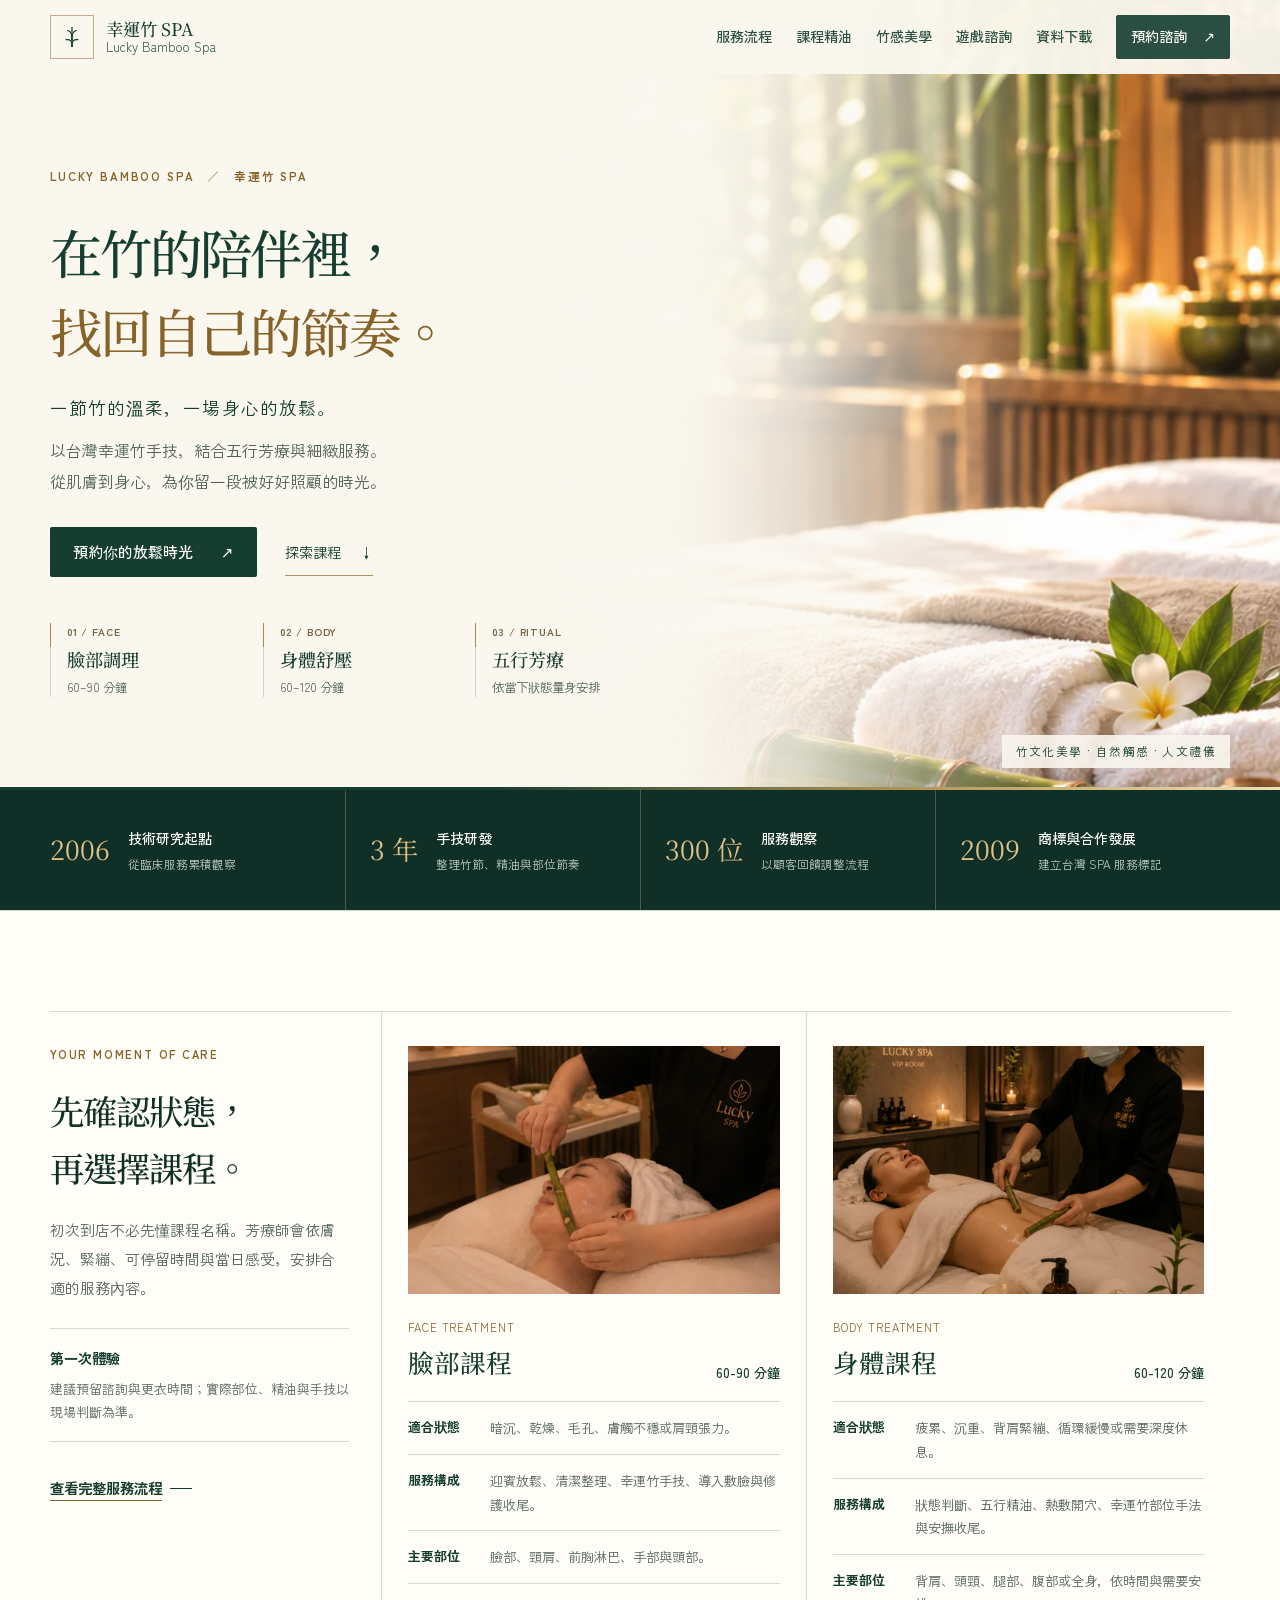
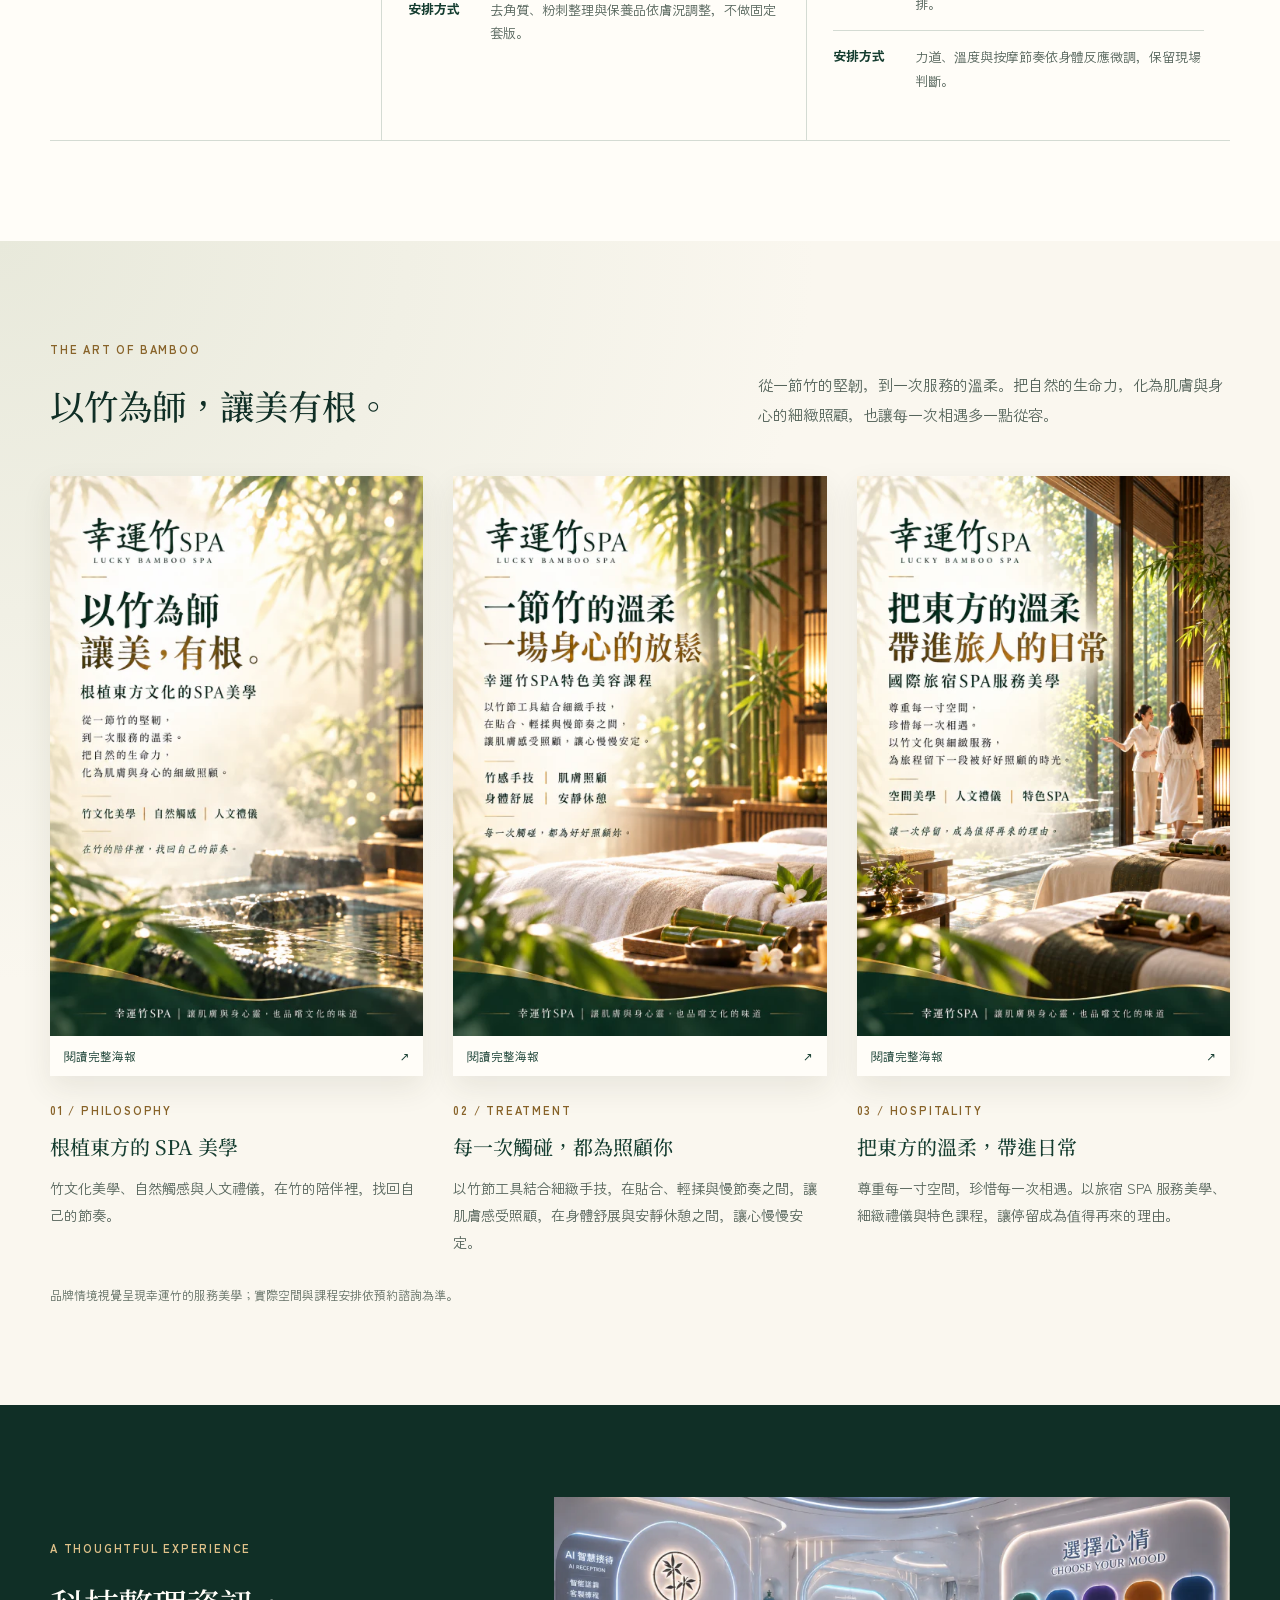
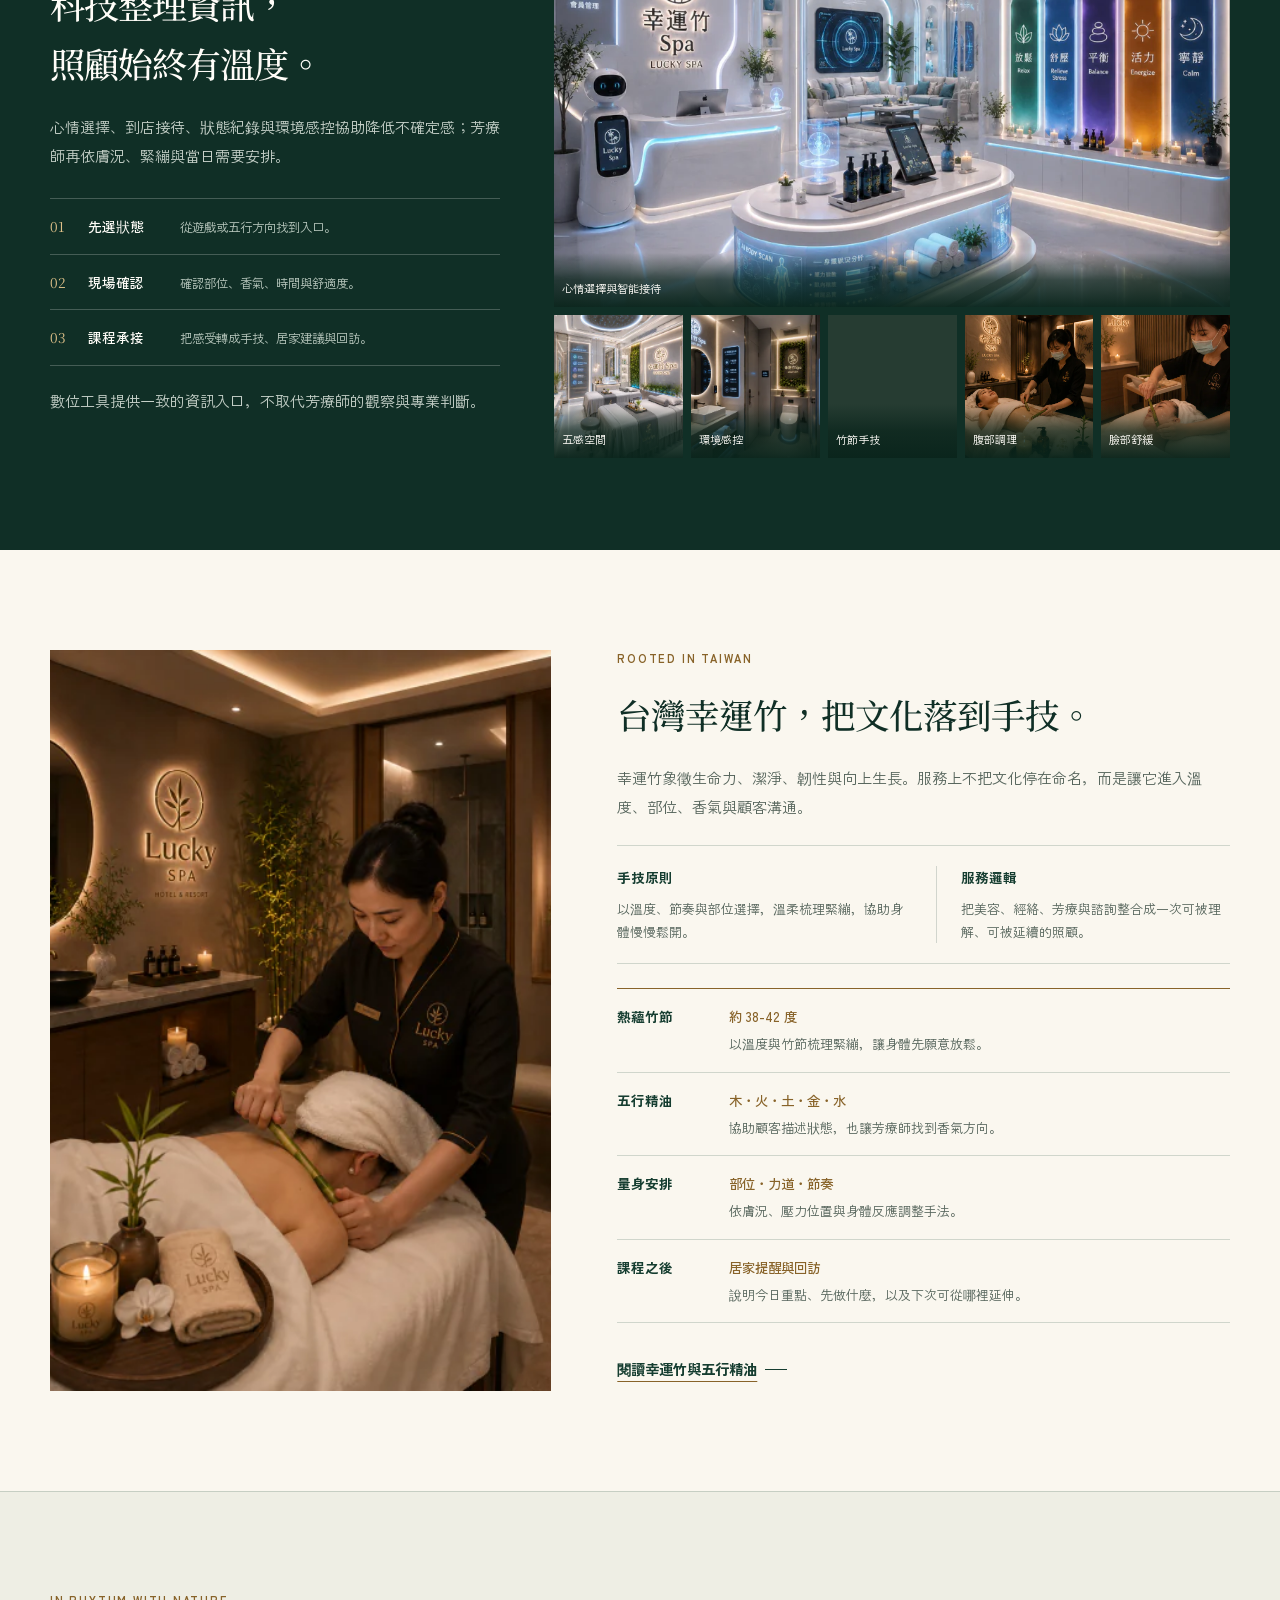
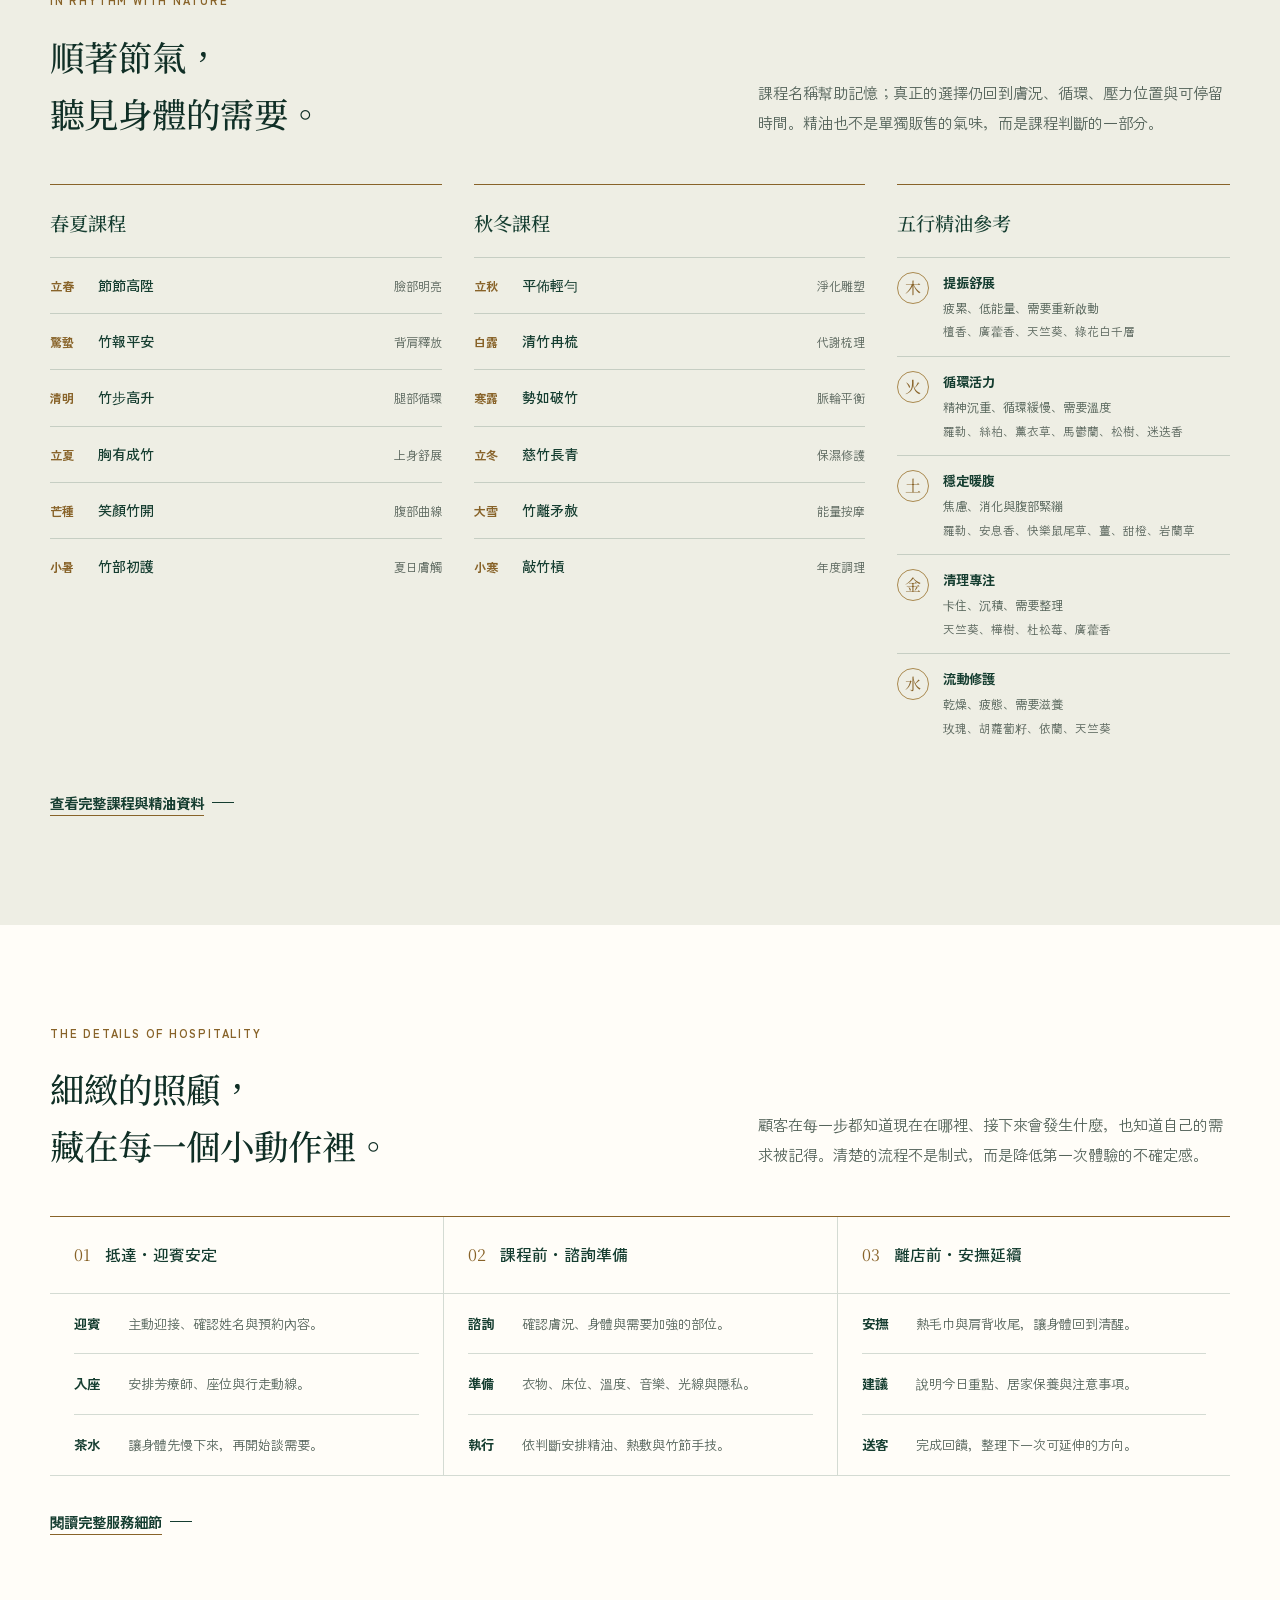
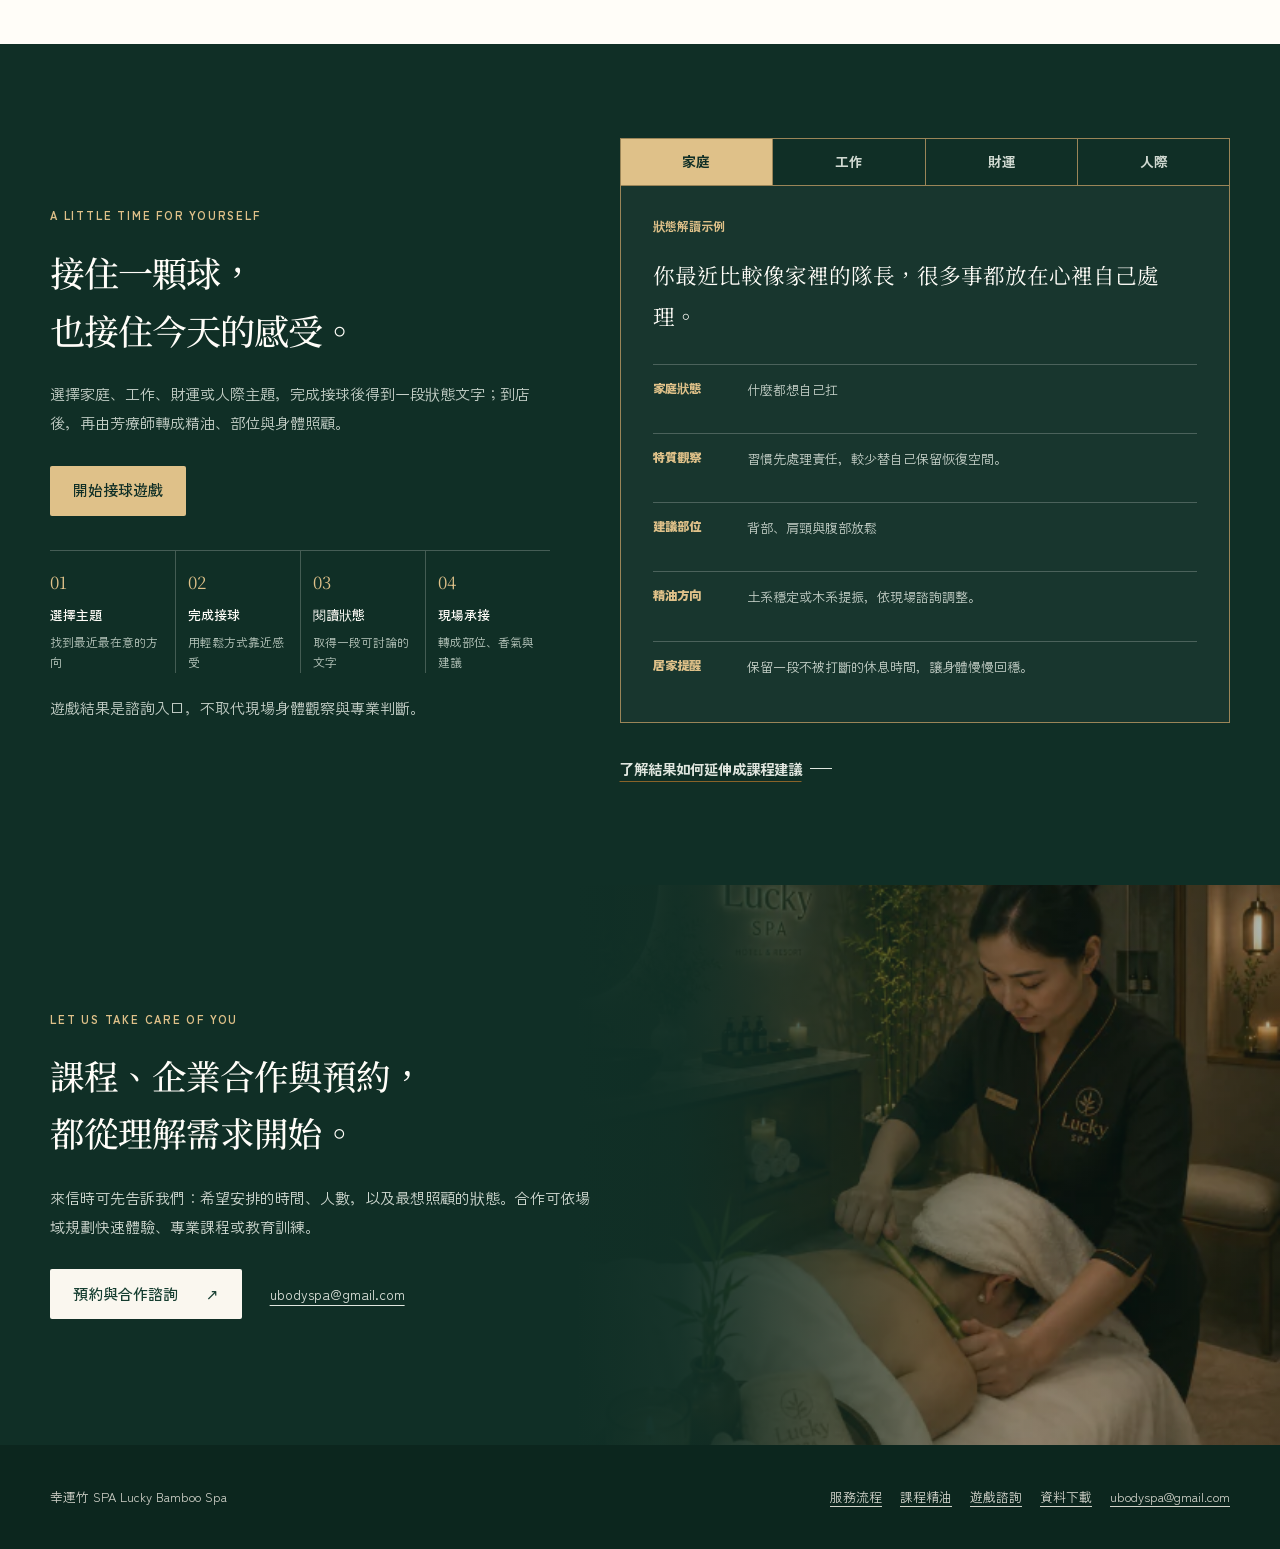
==== commit 49a7b824: "-" ====
--- a/index.html
+++ b/index.html
@@ -13,7 +13,7 @@
     <meta property="og:title" content="幸運竹 SPA | Lucky Bamboo Spa" />
     <meta
       property="og:description"
-      content="台灣幸運竹手技、五行芳療與美業標準流程，讓療程從迎賓、諮詢到居家建議都有承接。"
+      content="台灣幸運竹手技、五行芳療與美業標準流程，讓課程從迎賓、諮詢到居家建議都有承接。"
     />
     <meta property="og:type" content="website" />
     <meta property="og:site_name" content="幸運竹 SPA" />
@@ -26,7 +26,7 @@
     <meta property="og:image:alt" content="幸運竹 SPA 竹林、竹節手技與迎賓服務的品牌視覺" />
     <meta name="twitter:card" content="summary_large_image" />
     <meta name="twitter:title" content="幸運竹 SPA | Lucky Bamboo Spa" />
-    <meta name="twitter:description" content="台灣幸運竹手技、五行芳療與量身照顧，從迎賓諮詢到療程後建議，陪你找回舒適節奏。" />
+    <meta name="twitter:description" content="台灣幸運竹手技、五行芳療與量身照顧，從迎賓諮詢到課程後建議，陪你找回舒適節奏。" />
     <meta name="twitter:image" content="https://lucky-spa.petrichor.tw/assets/img/bamboo-hospitality-1024.webp" />
     <meta name="twitter:image:alt" content="幸運竹 SPA 竹林、竹節手技與迎賓服務的品牌視覺" />
     <link rel="preconnect" href="https://fonts.googleapis.com" />
@@ -94,7 +94,7 @@
             <p class="hero__lead">以台灣幸運竹手技，結合五行芳療與細緻服務。<br class="desktop-break" />從肌膚到身心，為你留一段被好好照顧的時光。</p>
             <div class="hero__actions">
               <a class="button button--primary" href="mailto:ubodyspa@gmail.com">預約你的放鬆時光 <span aria-hidden="true">↗</span></a>
-              <a class="home-hero__explore" href="#experience">探索療程 <span aria-hidden="true">↓</span></a>
+              <a class="home-hero__explore" href="#experience">探索課程 <span aria-hidden="true">↓</span></a>
             </div>
             <ol class="hero__path" aria-label="幸運竹 SPA 服務方向">
               <li><span>01 / FACE</span><strong>臉部調理</strong><em>60–90 分鐘</em></li>
@@ -119,7 +119,7 @@
         <div class="section__inner dossier-grid">
           <div class="dossier-intro">
             <p class="home-eyebrow">YOUR MOMENT OF CARE</p>
-            <h2>先確認狀態，<span class="heading-phrase">再選擇療程。</span></h2>
+            <h2>先確認狀態，<span class="heading-phrase">再選擇課程。</span></h2>
             <p>初次到店不必先懂課程名稱。芳療師會依膚況、緊繃、可停留時間與當日感受，安排合適的服務內容。</p>
             <div class="consultation-note">
               <strong>第一次體驗</strong>
@@ -178,21 +178,21 @@
               <div class="philosophy-card__copy"><p class="home-eyebrow">01 / PHILOSOPHY</p><h3>根植東方的 SPA 美學</h3><p>竹文化美學、自然觸感與人文禮儀，在竹的陪伴裡，找回自己的節奏。</p></div>
             </article>
             <article class="philosophy-card">
-              <a class="philosophy-card__art" href="assets/img/bamboo-treatment-1024.webp" target="_blank" rel="noopener" aria-label="放大閱讀「一節竹的溫柔，一場身心的放鬆」療程海報（另開分頁）">
-                <img src="assets/img/bamboo-treatment-768.webp" srcset="assets/img/bamboo-treatment-480.webp 480w, assets/img/bamboo-treatment-768.webp 768w, assets/img/bamboo-treatment-1024.webp 1024w" sizes="(max-width: 520px) calc(100vw - 40px), (max-width: 700px) 480px, (max-width: 980px) 31vw, 374px" width="1024" height="1536" alt="溫暖療程空間、竹節工具與柔軟毛巾的特色美容海報" loading="lazy" decoding="async" />
+              <a class="philosophy-card__art" href="assets/img/bamboo-treatment-1024.webp" target="_blank" rel="noopener" aria-label="放大閱讀「一節竹的溫柔，一場身心的放鬆」課程海報（另開分頁）">
+                <img src="assets/img/bamboo-treatment-768.webp" srcset="assets/img/bamboo-treatment-480.webp 480w, assets/img/bamboo-treatment-768.webp 768w, assets/img/bamboo-treatment-1024.webp 1024w" sizes="(max-width: 520px) calc(100vw - 40px), (max-width: 700px) 480px, (max-width: 980px) 31vw, 374px" width="1024" height="1536" alt="溫暖課程空間、竹節工具與柔軟毛巾的特色美容海報" loading="lazy" decoding="async" />
                 <span>閱讀完整海報 <span aria-hidden="true">↗</span></span>
               </a>
               <div class="philosophy-card__copy"><p class="home-eyebrow">02 / TREATMENT</p><h3>每一次觸碰，都為照顧你</h3><p>以竹節工具結合細緻手技，在貼合、輕揉與慢節奏之間，讓肌膚感受照顧，在身體舒展與安靜休憩之間，讓心慢慢安定。</p></div>
             </article>
             <article class="philosophy-card">
               <a class="philosophy-card__art" href="assets/img/bamboo-hospitality-1024.webp" target="_blank" rel="noopener" aria-label="放大閱讀「把東方的溫柔帶進旅人的日常」服務海報（另開分頁）">
-                <img src="assets/img/bamboo-hospitality-768.webp" srcset="assets/img/bamboo-hospitality-480.webp 480w, assets/img/bamboo-hospitality-768.webp 768w, assets/img/bamboo-hospitality-1024.webp 1024w" sizes="(max-width: 520px) calc(100vw - 40px), (max-width: 700px) 480px, (max-width: 980px) 31vw, 374px" width="1024" height="1536" alt="芳療師迎接旅人、竹林光影與雙人療程床的服務美學海報" loading="lazy" decoding="async" />
+                <img src="assets/img/bamboo-hospitality-768.webp" srcset="assets/img/bamboo-hospitality-480.webp 480w, assets/img/bamboo-hospitality-768.webp 768w, assets/img/bamboo-hospitality-1024.webp 1024w" sizes="(max-width: 520px) calc(100vw - 40px), (max-width: 700px) 480px, (max-width: 980px) 31vw, 374px" width="1024" height="1536" alt="芳療師迎接旅人、竹林光影與雙人課程床的服務美學海報" loading="lazy" decoding="async" />
                 <span>閱讀完整海報 <span aria-hidden="true">↗</span></span>
               </a>
-              <div class="philosophy-card__copy"><p class="home-eyebrow">03 / HOSPITALITY</p><h3>把東方的溫柔，帶進日常</h3><p>尊重每一寸空間，珍惜每一次相遇。以旅宿 SPA 服務美學、細緻禮儀與特色療程，讓停留成為值得再來的理由。</p></div>
-            </article>
-          </div>
-          <p class="philosophy-note">品牌情境視覺呈現幸運竹的服務美學；實際空間與療程安排依預約諮詢為準。</p>
+              <div class="philosophy-card__copy"><p class="home-eyebrow">03 / HOSPITALITY</p><h3>把東方的溫柔，帶進日常</h3><p>尊重每一寸空間，珍惜每一次相遇。以旅宿 SPA 服務美學、細緻禮儀與特色課程，讓停留成為值得再來的理由。</p></div>
+            </article>
+          </div>
+          <p class="philosophy-note">品牌情境視覺呈現幸運竹的服務美學；實際空間與課程安排依預約諮詢為準。</p>
         </div>
       </section>
 
@@ -205,18 +205,18 @@
             <ol class="service-chain">
               <li><span>01</span><strong>先選狀態</strong><em>從遊戲或五行方向找到入口。</em></li>
               <li><span>02</span><strong>現場確認</strong><em>確認部位、香氣、時間與舒適度。</em></li>
-              <li><span>03</span><strong>療程承接</strong><em>把感受轉成手技、居家建議與回訪。</em></li>
+              <li><span>03</span><strong>課程承接</strong><em>把感受轉成手技、居家建議與回訪。</em></li>
             </ol>
             <p class="tech-journal__note">數位工具提供一致的資訊入口，不取代芳療師的觀察與專業判斷。</p>
           </div>
 
-          <div class="tech-media" role="group" aria-label="幸運竹 SPA 數位與療程場域">
+          <div class="tech-media" role="group" aria-label="幸運竹 SPA 數位與課程場域">
             <figure class="tech-media__primary">
               <img src="assets/img/reception-960.webp" srcset="assets/img/reception-480.webp 480w, assets/img/reception-960.webp 960w" sizes="(max-width: 980px) calc(100vw - 40px), 50vw" width="960" height="769" alt="幸運竹 SPA 心情選擇與智能接待空間" loading="lazy" decoding="async" />
               <figcaption>心情選擇與智能接待</figcaption>
             </figure>
             <div class="tech-media__rail">
-              <figure><img src="assets/img/sensory-room-960.webp" srcset="assets/img/sensory-room-480.webp 480w, assets/img/sensory-room-960.webp 960w" sizes="(max-width: 700px) 44vw, (max-width: 980px) 18vw, 12vw" width="960" height="769" alt="五感療程空間" loading="lazy" decoding="async" /><figcaption>五感空間</figcaption></figure>
+              <figure><img src="assets/img/sensory-room-960.webp" srcset="assets/img/sensory-room-480.webp 480w, assets/img/sensory-room-960.webp 960w" sizes="(max-width: 700px) 44vw, (max-width: 980px) 18vw, 12vw" width="960" height="769" alt="五感課程空間" loading="lazy" decoding="async" /><figcaption>五感空間</figcaption></figure>
               <figure><img src="assets/img/care-room-960.webp" srcset="assets/img/care-room-480.webp 480w, assets/img/care-room-960.webp 960w" sizes="(max-width: 700px) 44vw, (max-width: 980px) 18vw, 12vw" width="960" height="769" alt="衛生與環境感控空間" loading="lazy" decoding="async" /><figcaption>環境感控</figcaption></figure>
               <figure><img src="assets/img/bamboo-back-960.webp" srcset="assets/img/bamboo-back-480.webp 480w, assets/img/bamboo-back-960.webp 960w" sizes="(max-width: 700px) 44vw, (max-width: 980px) 18vw, 12vw" width="960" height="1200" alt="背部幸運竹手技" loading="lazy" decoding="async" /><figcaption>竹節手技</figcaption></figure>
               <figure><img src="assets/img/bamboo-body-960.webp" srcset="assets/img/bamboo-body-480.webp 480w, assets/img/bamboo-body-960.webp 960w" sizes="(max-width: 700px) 44vw, (max-width: 980px) 18vw, 12vw" width="960" height="1280" alt="腹部幸運竹調理" loading="lazy" decoding="async" /><figcaption>腹部調理</figcaption></figure>
@@ -243,7 +243,7 @@
               <div><dt>熱蘊竹節</dt><dd><strong>約 38-42 度</strong><span>以溫度與竹節梳理緊繃，讓身體先願意放鬆。</span></dd></div>
               <div><dt>五行精油</dt><dd><strong>木・火・土・金・水</strong><span>協助顧客描述狀態，也讓芳療師找到香氣方向。</span></dd></div>
               <div><dt>量身安排</dt><dd><strong>部位・力道・節奏</strong><span>依膚況、壓力位置與身體反應調整手法。</span></dd></div>
-              <div><dt>療程之後</dt><dd><strong>居家提醒與回訪</strong><span>說明今日重點、先做什麼，以及下次可從哪裡延伸。</span></dd></div>
+              <div><dt>課程之後</dt><dd><strong>居家提醒與回訪</strong><span>說明今日重點、先做什麼，以及下次可從哪裡延伸。</span></dd></div>
             </dl>
             <a class="text-link" href="courses.html">閱讀幸運竹與五行精油</a>
           </div>
@@ -254,7 +254,7 @@
         <div class="section__inner">
           <div class="reference-heading">
             <div><p class="home-eyebrow">IN RHYTHM WITH NATURE</p><h2>順著節氣，<br />聽見身體的需要。</h2></div>
-            <p>課程名稱幫助記憶；真正的選擇仍回到膚況、循環、壓力位置與可停留時間。精油也不是單獨販售的氣味，而是療程判斷的一部分。</p>
+            <p>課程名稱幫助記憶；真正的選擇仍回到膚況、循環、壓力位置與可停留時間。精油也不是單獨販售的氣味，而是課程判斷的一部分。</p>
           </div>
 
           <div class="reference-grid">
@@ -314,7 +314,7 @@
               </ul>
             </article>
             <article>
-              <div class="service-standard__head"><span>02</span><h3>療程前・諮詢準備</h3></div>
+              <div class="service-standard__head"><span>02</span><h3>課程前・諮詢準備</h3></div>
               <ul>
                 <li><strong>諮詢</strong><span>確認膚況、身體與需要加強的部位。</span></li>
                 <li><strong>準備</strong><span>衣物、床位、溫度、音樂、光線與隱私。</span></li>
@@ -341,7 +341,7 @@
             <h2>接住一顆球，<br />也接住今天的感受。</h2>
             <p>選擇家庭、工作、財運或人際主題，完成接球後得到一段狀態文字；到店後，再由芳療師轉成精油、部位與身體照顧。</p>
             <a class="button button--primary" href="https://connact.my.canva.site/cah9p7fm1k7cdn3t" target="_blank" rel="noopener">開始接球遊戲</a>
-            <ol class="game-path" aria-label="遊戲到療程的四個步驟">
+            <ol class="game-path" aria-label="遊戲到課程的四個步驟">
               <li><span>01</span><strong>選擇主題</strong><em>找到最近最在意的方向</em></li>
               <li><span>02</span><strong>完成接球</strong><em>用輕鬆方式靠近感受</em></li>
               <li><span>03</span><strong>閱讀狀態</strong><em>取得一段可討論的文字</em></li>
@@ -368,7 +368,7 @@
                 <div><dt>居家提醒</dt><dd data-result-advice>保留一段不被打斷的休息時間，讓身體慢慢回穩。</dd></div>
               </dl>
             </article>
-            <a class="text-link result-link" href="insights.html">了解結果如何延伸成療程建議</a>
+            <a class="text-link result-link" href="insights.html">了解結果如何延伸成課程建議</a>
           </div>
         </div>
       </section>
@@ -379,8 +379,8 @@
         </div>
         <div class="contact-section__content">
           <p class="home-eyebrow">LET US TAKE CARE OF YOU</p>
-          <h2>療程、企業合作與預約，<br />都從理解需求開始。</h2>
-          <p>來信時可先告訴我們：希望安排的時間、人數，以及最想照顧的狀態。合作可依場域規劃快速體驗、專業療程或教育訓練。</p>
+          <h2>課程、企業合作與預約，<br />都從理解需求開始。</h2>
+          <p>來信時可先告訴我們：希望安排的時間、人數，以及最想照顧的狀態。合作可依場域規劃快速體驗、專業課程或教育訓練。</p>
           <a class="button button--light" href="mailto:ubodyspa@gmail.com">預約與合作諮詢 <span aria-hidden="true">↗</span></a>
           <a class="contact-email" href="mailto:ubodyspa@gmail.com">ubodyspa@gmail.com</a>
         </div>
